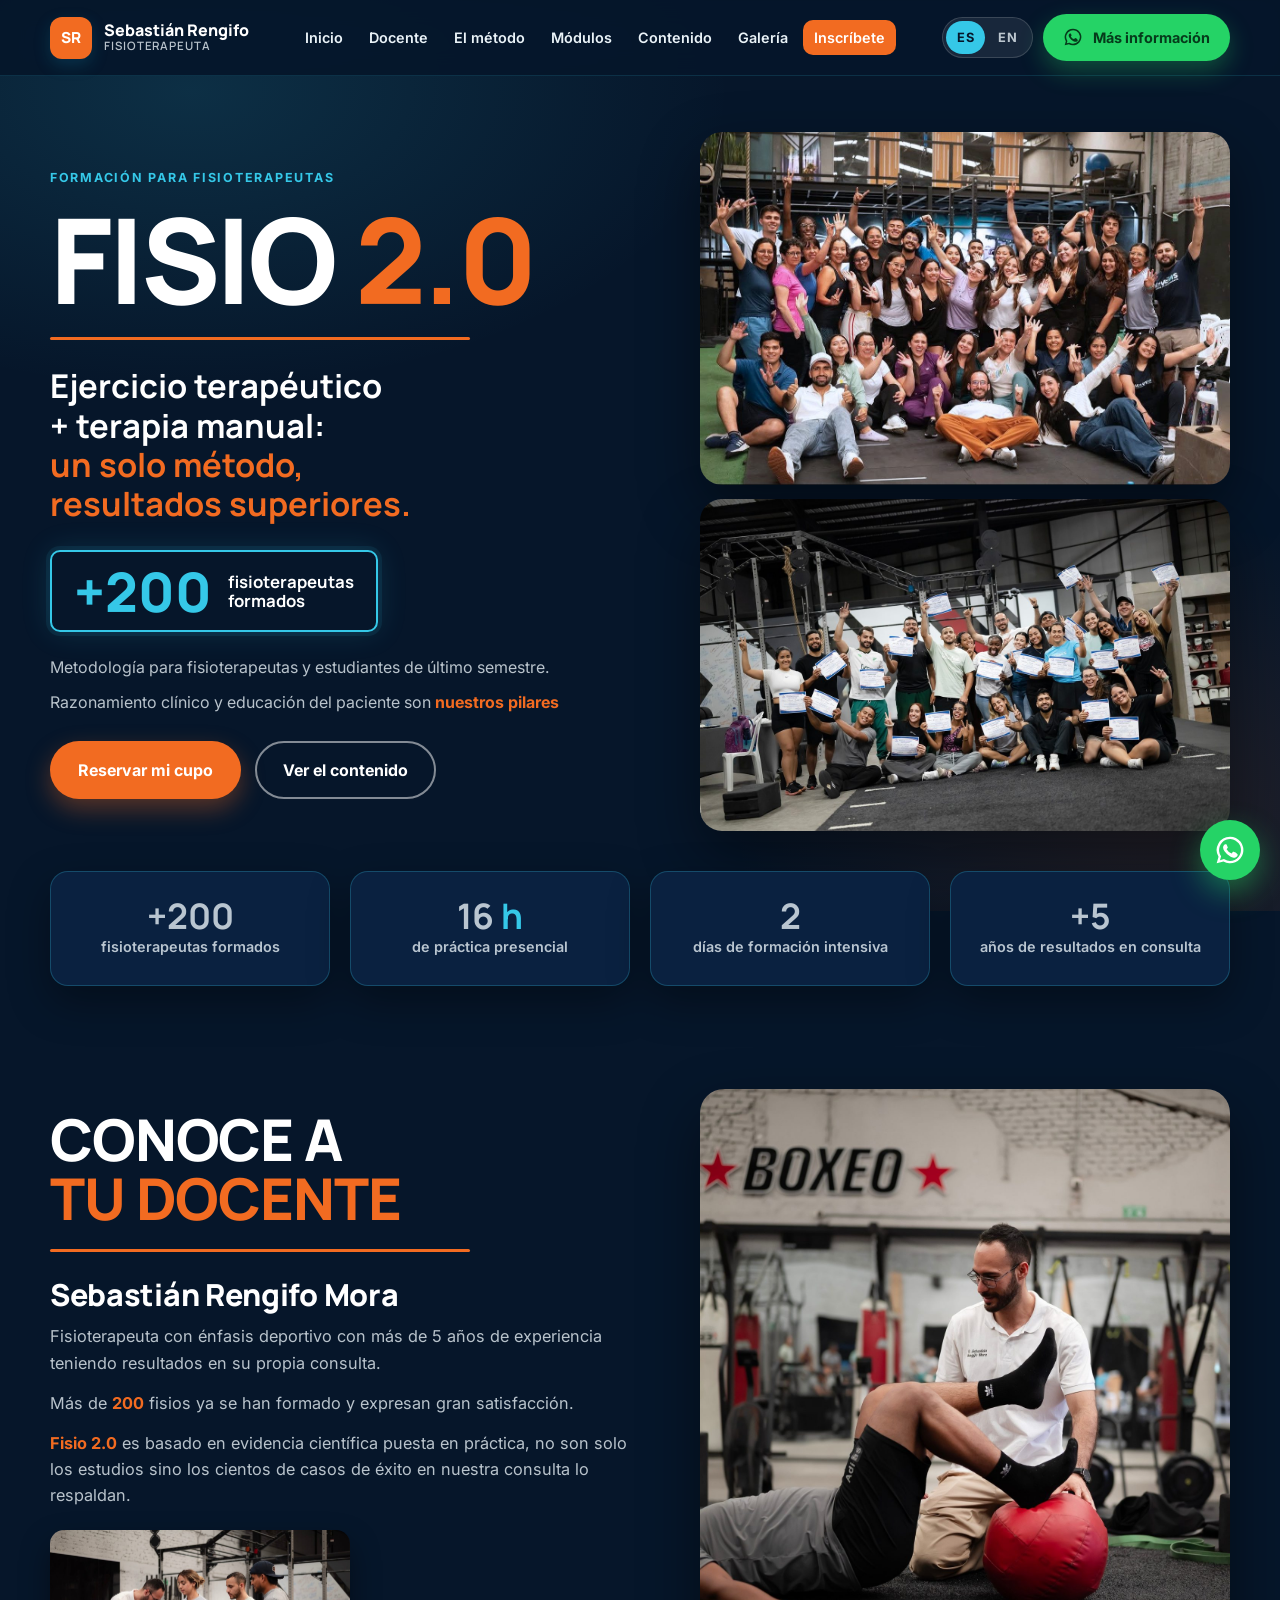
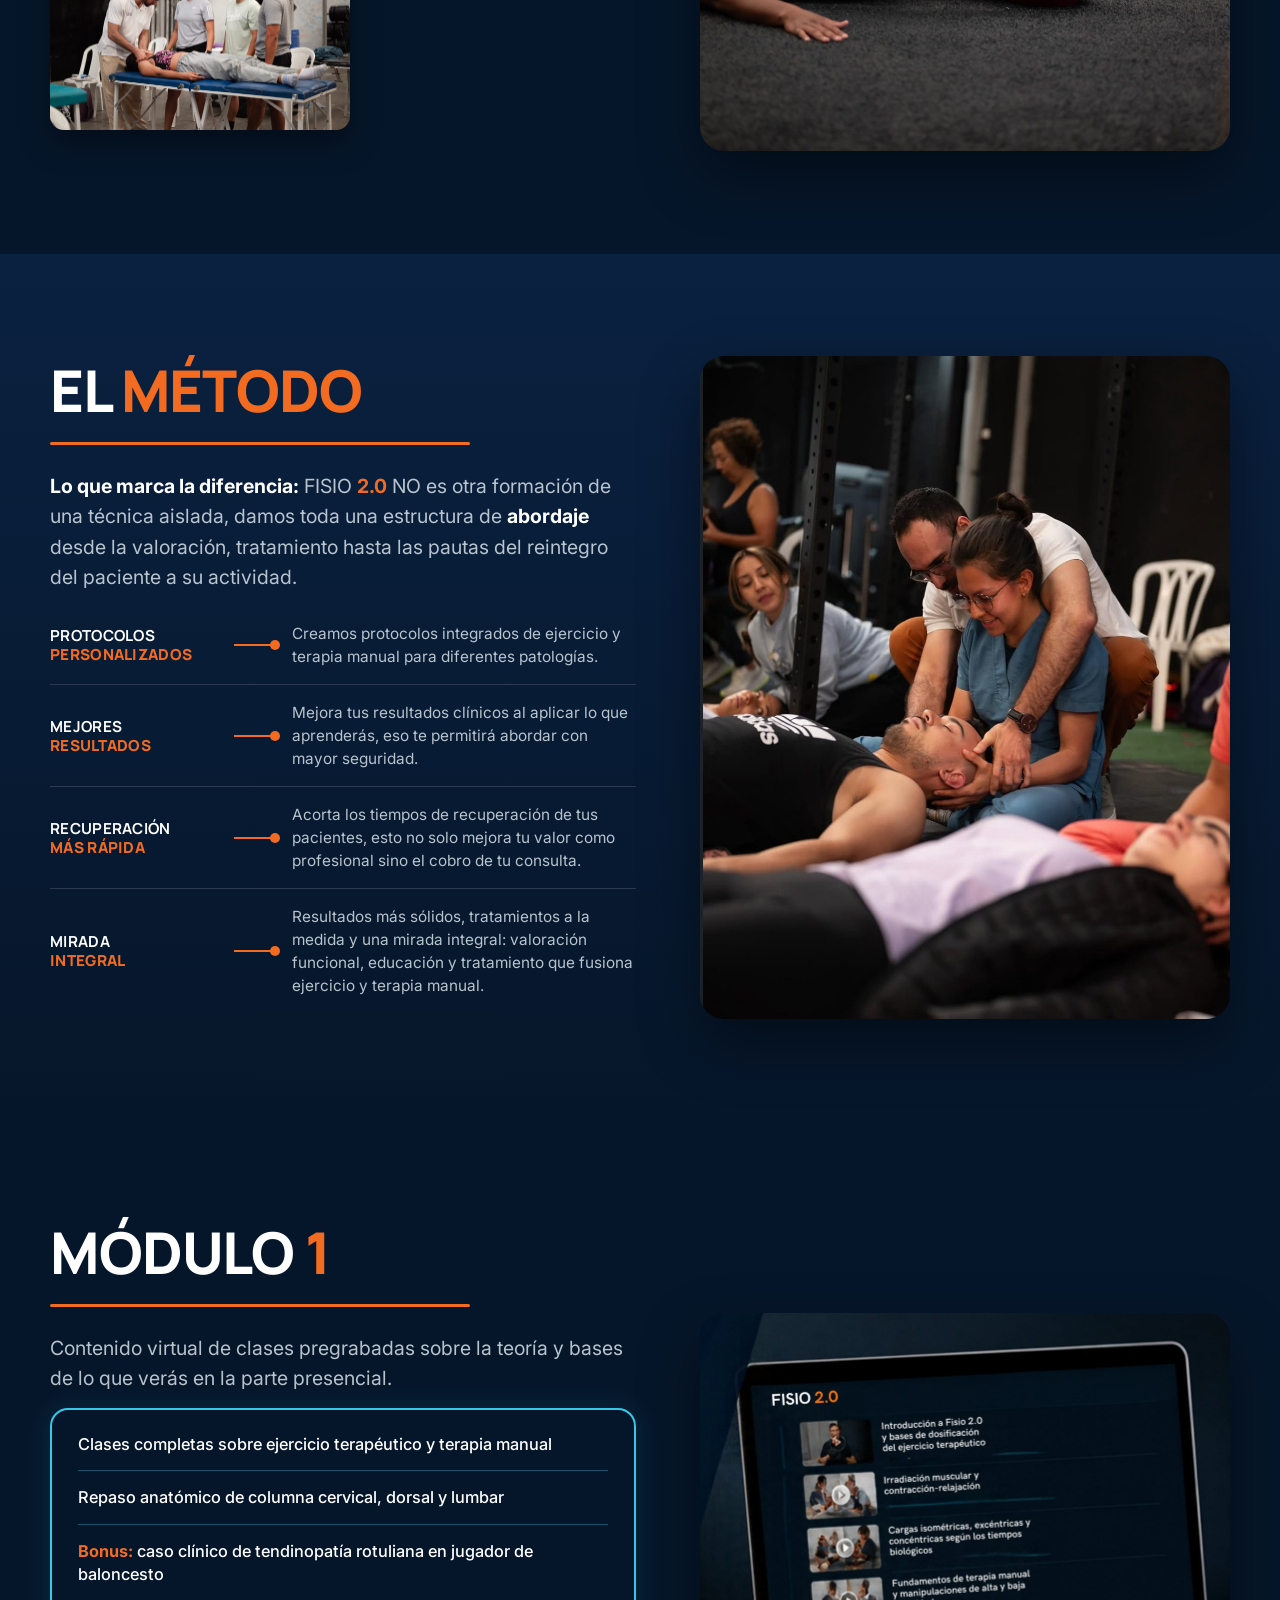
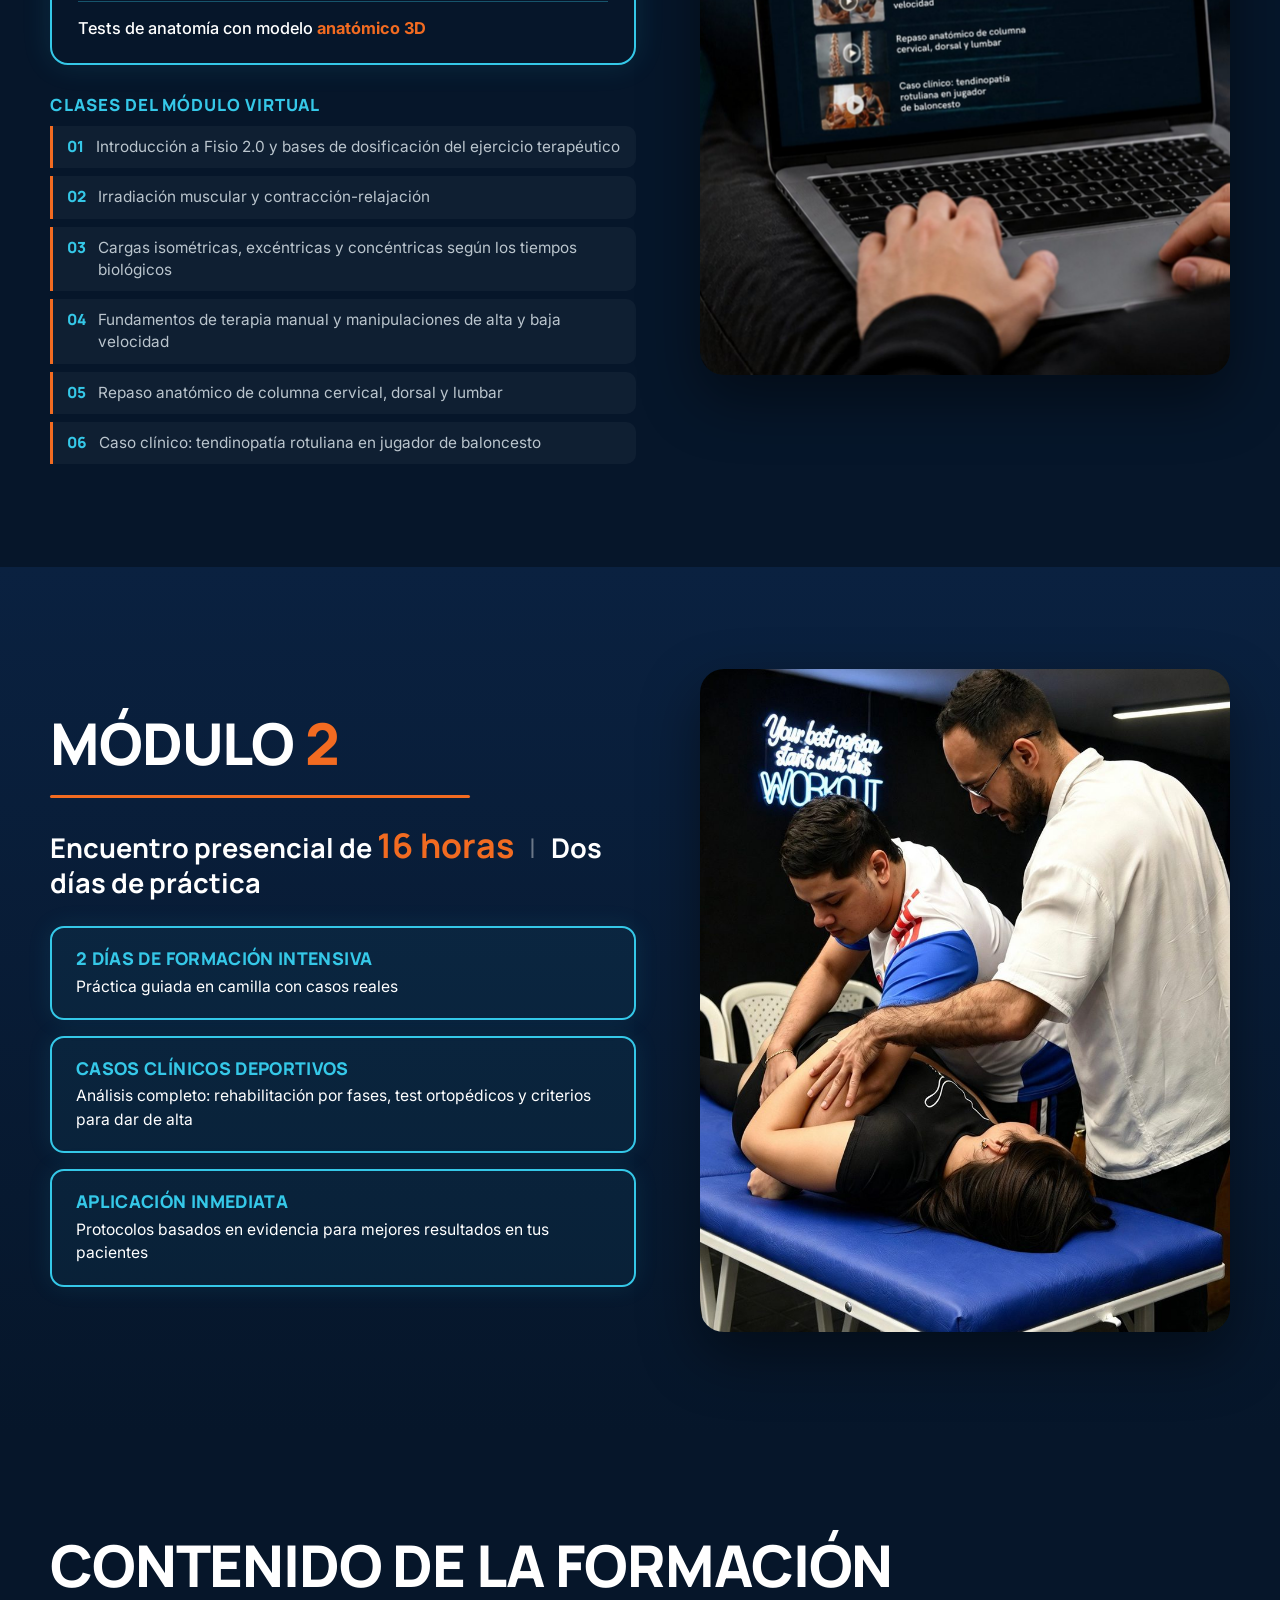
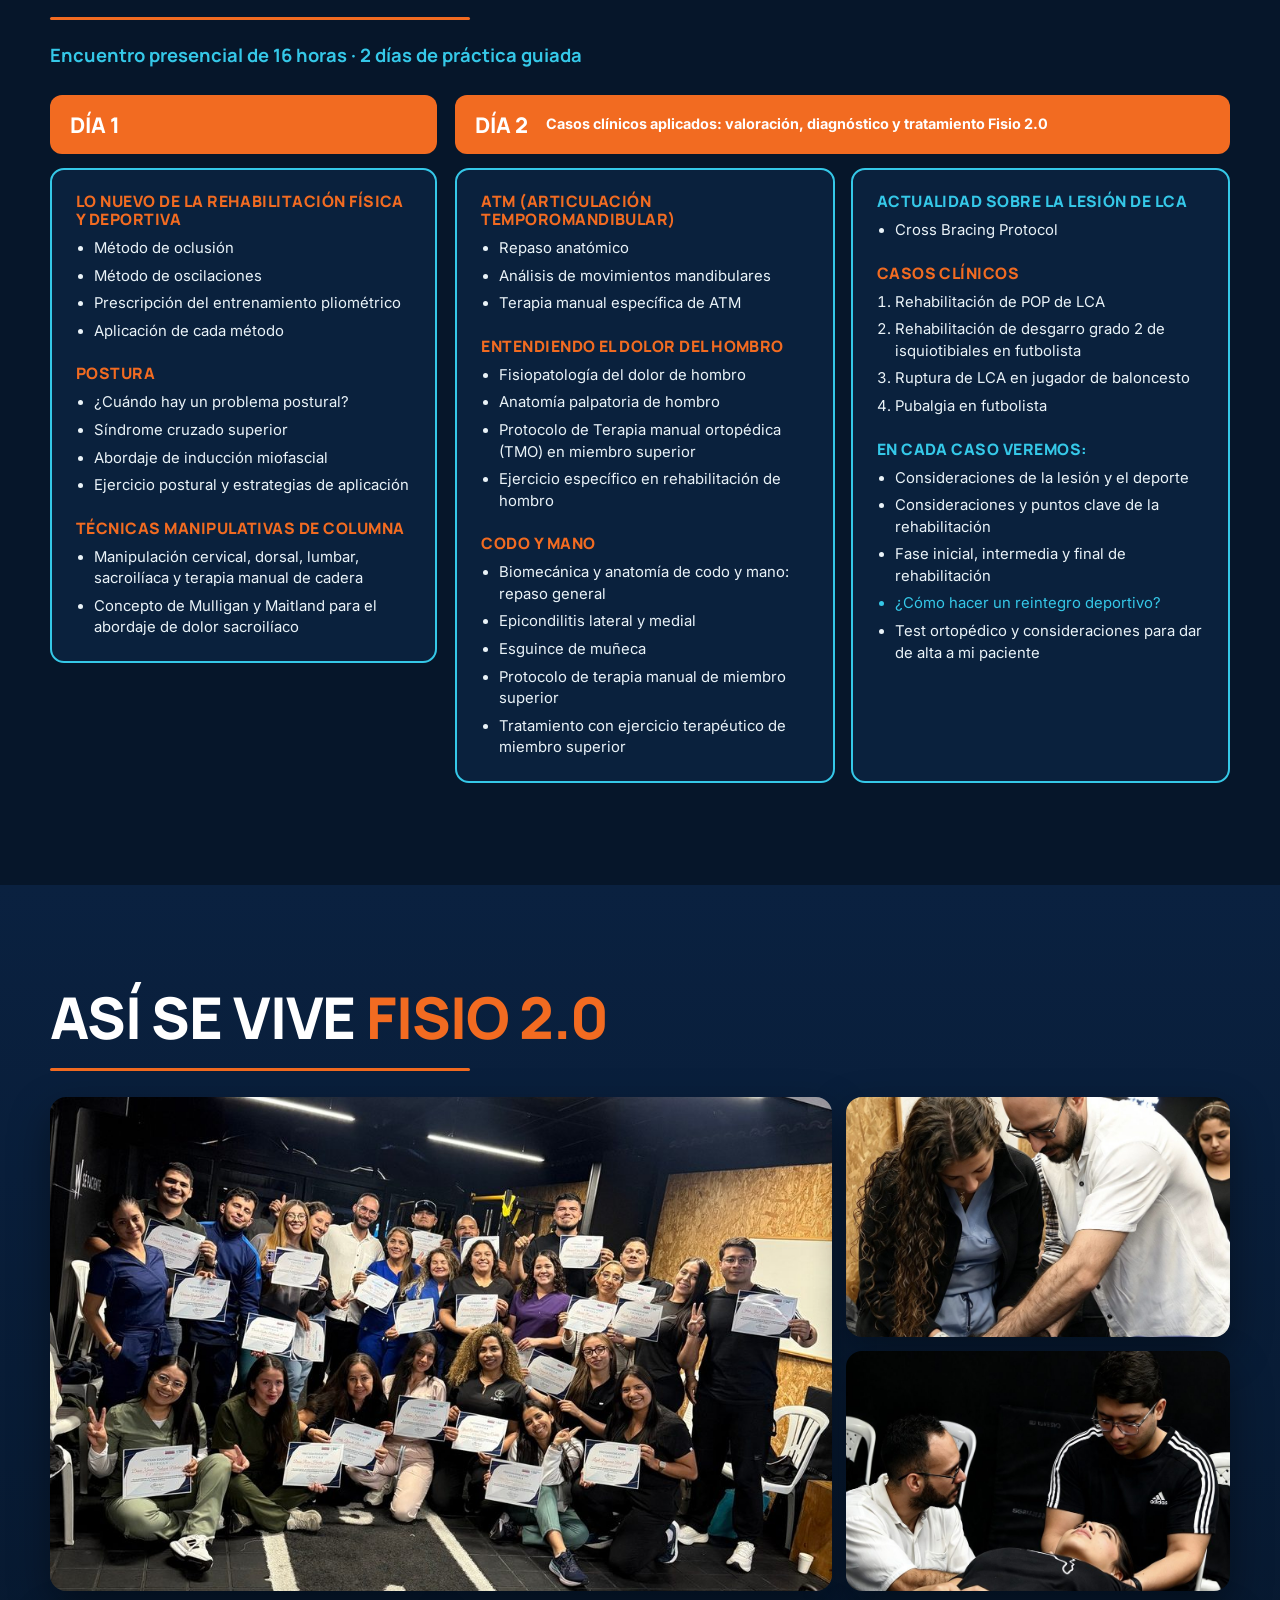
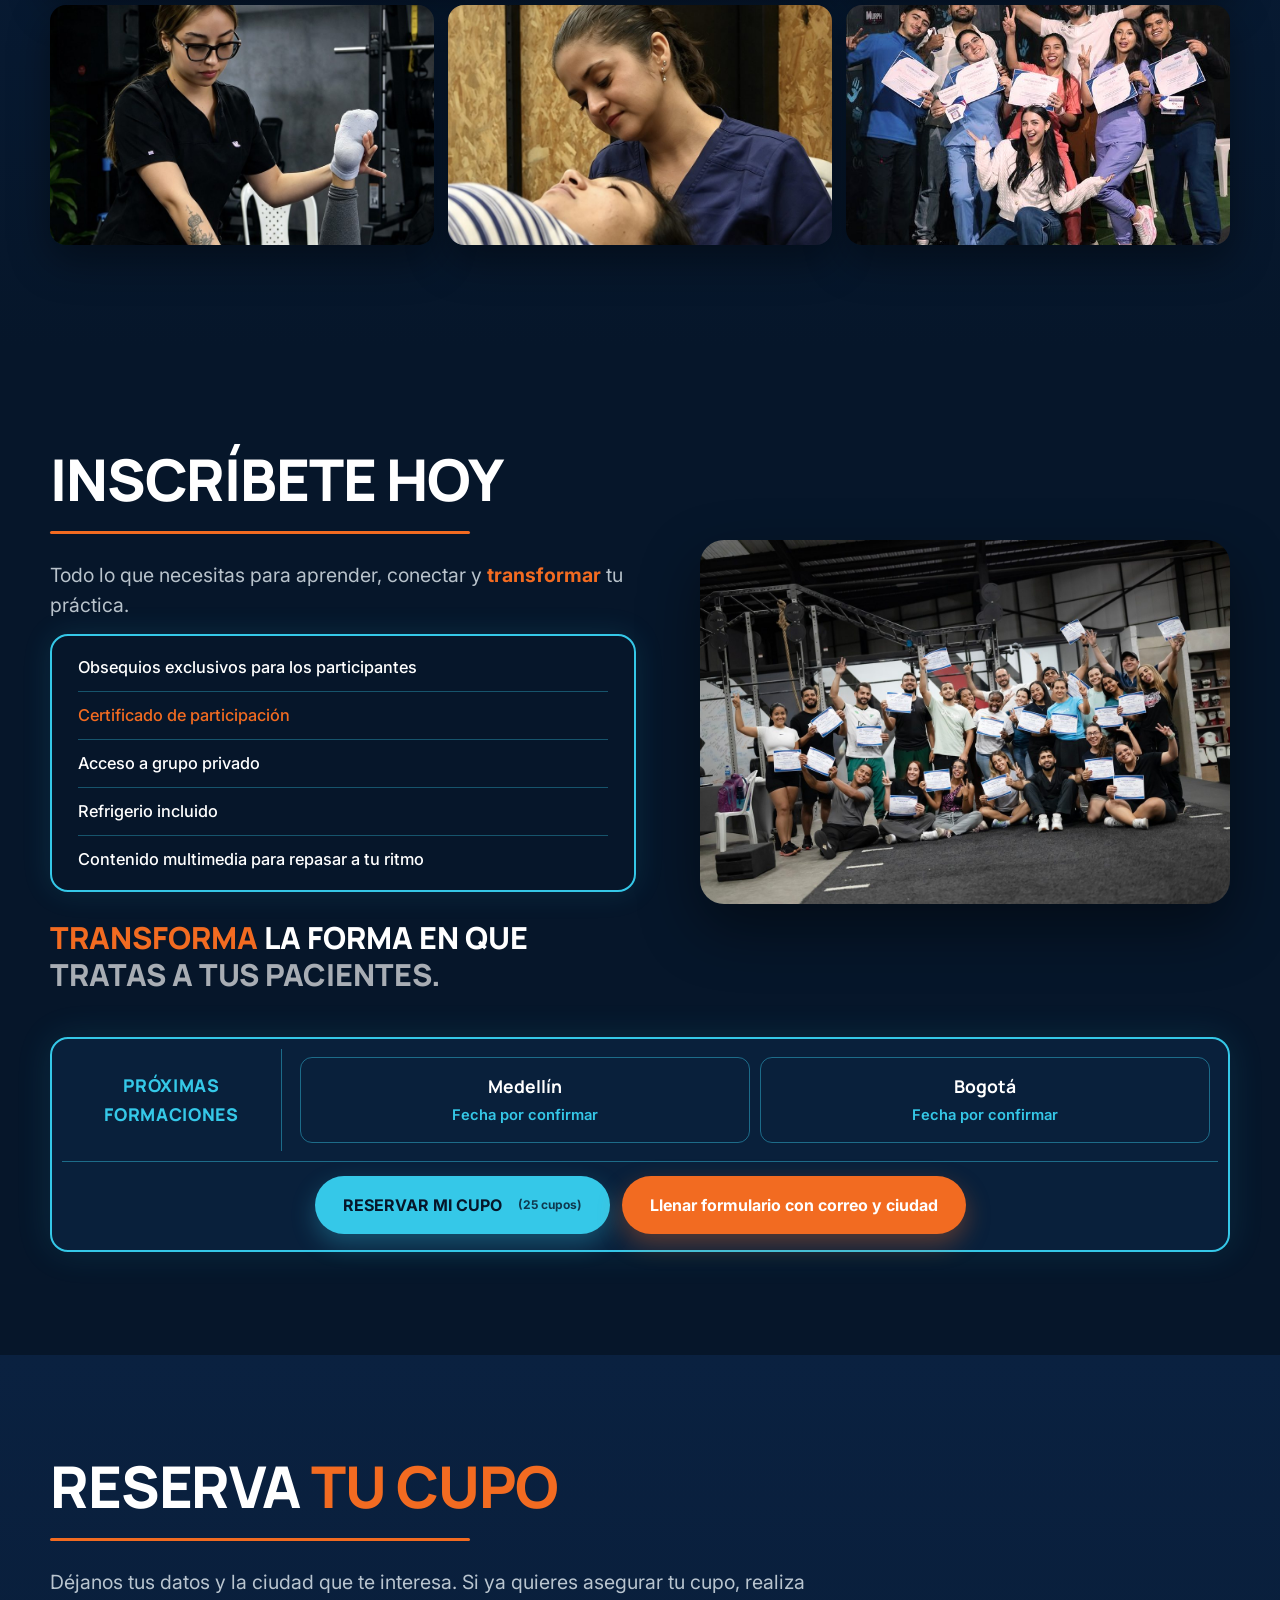
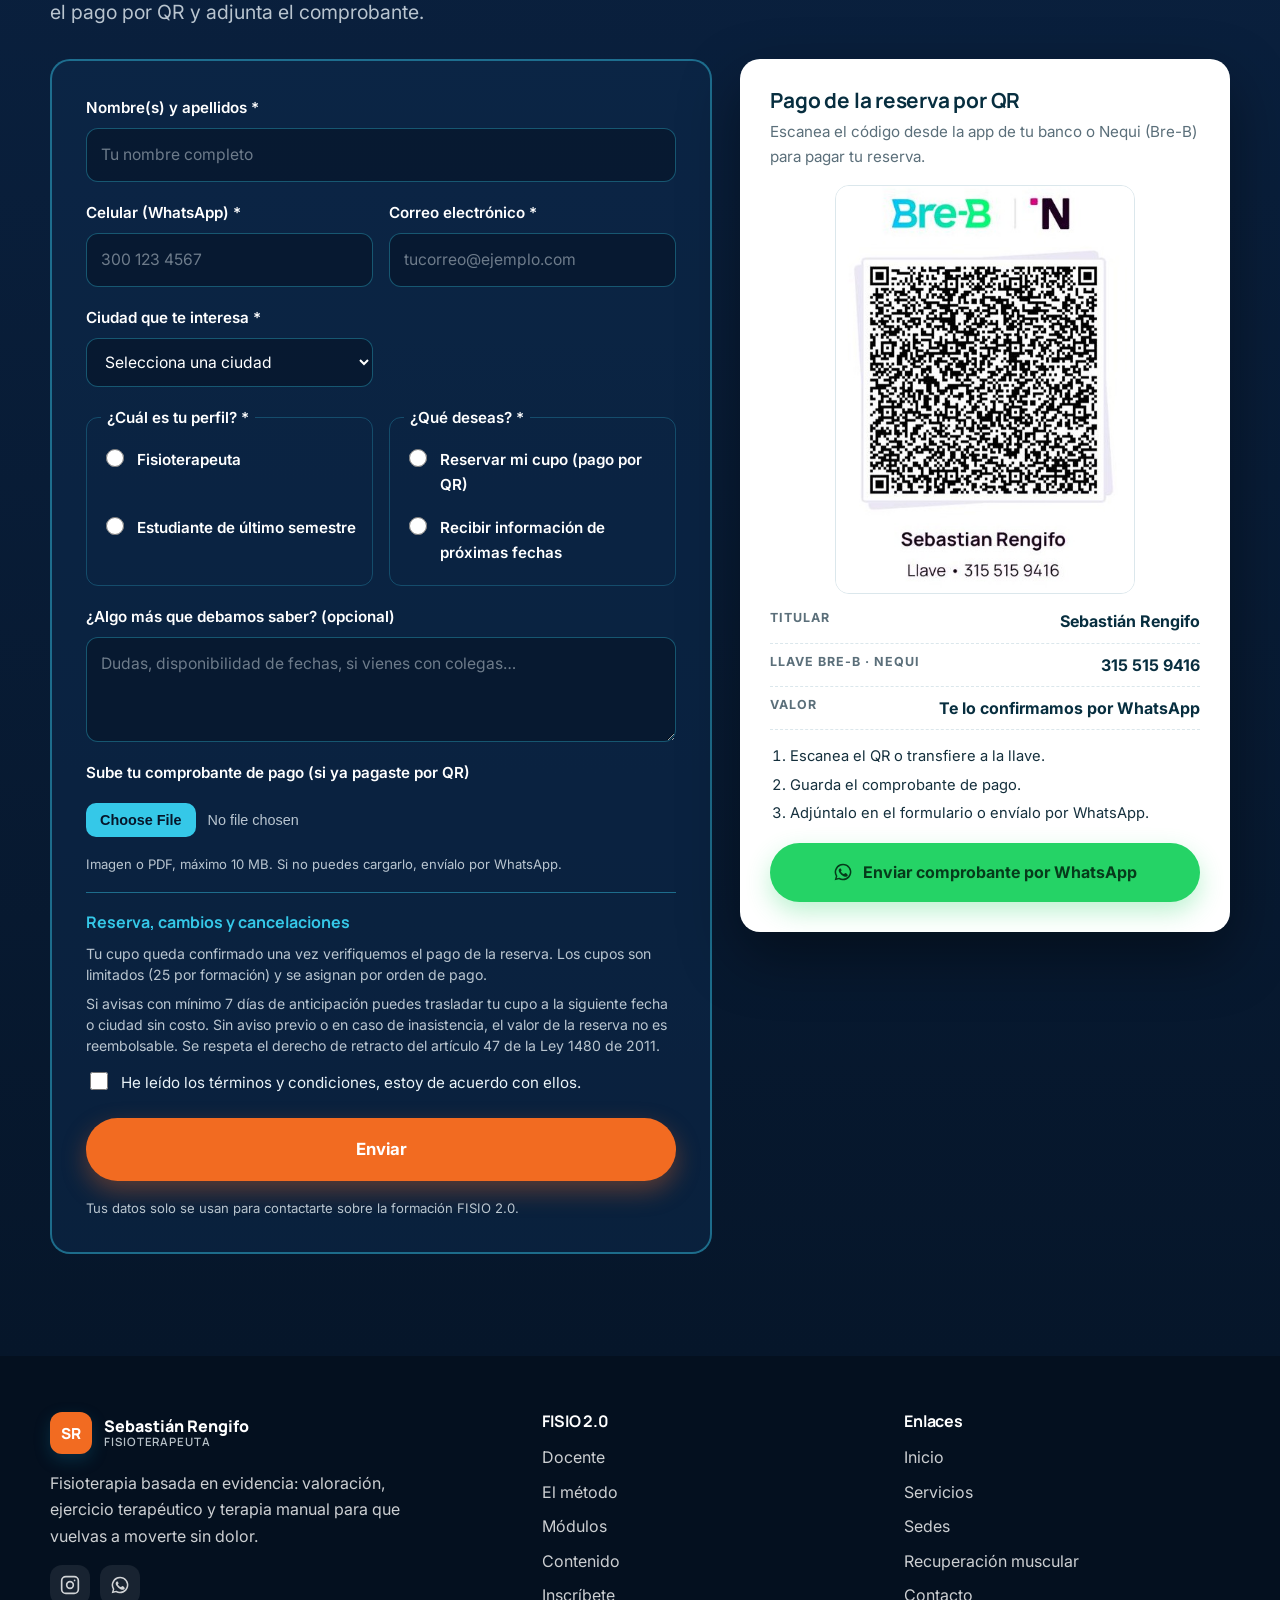
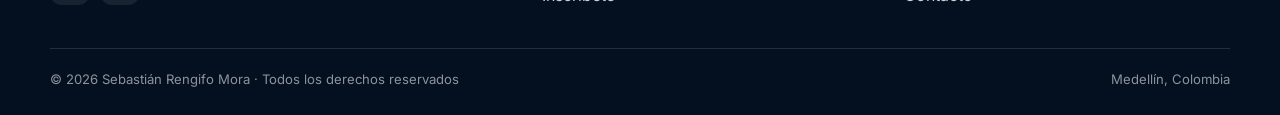
==== cursos.html @ 358be258 "Cambios importantes generales" ====
<!DOCTYPE html>
<html lang="es">
<head>
  <meta charset="UTF-8">
  <meta name="viewport" content="width=device-width, initial-scale=1.0">
  <title data-i18n="cmeta.title">Formación FISIO 2.0 · Ejercicio terapéutico + terapia manual | Sebastián Rengifo</title>
  <meta name="description" data-i18n-content="cmeta.desc" content="Formación FISIO 2.0 para fisioterapeutas y estudiantes de último semestre: módulo virtual + encuentro presencial de 16 horas. Más de 200 fisioterapeutas formados. Reserva tu cupo.">
  <meta name="theme-color" content="#06162a">
  <meta property="og:title" content="Formación FISIO 2.0 · Sebastián Rengifo">
  <meta property="og:description" content="Ejercicio terapéutico + terapia manual: un solo método, resultados superiores. +200 fisioterapeutas formados.">
  <meta property="og:image" content="assets/img/cursos/brochure-grupo.jpg">
  <link rel="icon" href="assets/favicon.svg" type="image/svg+xml">
  <link rel="preconnect" href="https://fonts.googleapis.com">
  <link rel="preconnect" href="https://fonts.gstatic.com" crossorigin>
  <link href="https://fonts.googleapis.com/css2?family=Inter:wght@400;500;600;700&family=Manrope:wght@600;700;800&display=swap" rel="stylesheet">
  <link rel="stylesheet" href="css/styles.css">
</head>
<body class="page-fisio">

<header class="header" id="header">
  <div class="container nav">
    <a href="index.html" class="brand" aria-label="Sebastián Rengifo Fisioterapia">
      <span class="brand-mark">SR</span>
      <span class="brand-text">Sebastián Rengifo <small data-i18n="brand.sub">Fisioterapeuta</small></span>
    </a>
    <nav aria-label="Principal">
      <ul class="nav-links" id="navLinks">
        <li><a href="index.html" data-i18n="nav.home">Inicio</a></li>
        <li><a href="#docente" data-i18n="cnav.teacher">Docente</a></li>
        <li><a href="#metodo" data-i18n="cnav.method">El método</a></li>
        <li><a href="#modulos" data-i18n="cnav.modules">Módulos</a></li>
        <li><a href="#contenido" data-i18n="cnav.content">Contenido</a></li>
        <li><a href="#galeria" data-i18n="cnav.gallery">Galería</a></li>
        <li><a href="#inscripcion" class="nav-cta" data-i18n="cnav.enroll">Inscríbete</a></li>
      </ul>
    </nav>
    <div class="nav-actions">
      <div class="lang-toggle" role="group" aria-label="Idioma / Language">
        <button type="button" data-lang="es" class="active">ES</button>
        <button type="button" data-lang="en">EN</button>
      </div>
      <a class="btn btn-whatsapp btn-sm" data-wa="Hola Sebastián, quiero información sobre la formación FISIO 2.0." data-i18n-wa="wa.course" target="_blank" rel="noopener">
        <svg viewBox="0 0 24 24" fill="currentColor"><path d="M12 2a10 10 0 0 0-8.6 15.1L2 22l5.1-1.3A10 10 0 1 0 12 2zm0 18.2a8.2 8.2 0 0 1-4.2-1.2l-.3-.2-3 .8.8-2.9-.2-.3A8.2 8.2 0 1 1 12 20.2zm4.5-6.1c-.2-.1-1.5-.7-1.7-.8s-.4-.1-.6.1-.6.8-.8 1-.3.2-.5.1a6.7 6.7 0 0 1-3.3-2.9c-.3-.4.2-.4.7-1.3.1-.2 0-.3 0-.4l-.8-1.8c-.2-.5-.4-.4-.6-.4h-.5a1 1 0 0 0-.7.3 3 3 0 0 0-.9 2.2 5.2 5.2 0 0 0 1.1 2.8 12 12 0 0 0 4.6 4.1c1.7.7 2.4.8 3.2.7a2.8 2.8 0 0 0 1.8-1.3 2.2 2.2 0 0 0 .2-1.3c-.1-.1-.3-.2-.5-.3z"/></svg>
        <span data-i18n="cnav.info">Más información</span>
      </a>
      <button class="menu-btn" id="menuBtn" aria-label="Abrir menú" aria-expanded="false"><span></span><span></span><span></span></button>
    </div>
  </div>
</header>

<main class="f2">

<!-- ================= 1. PORTADA ================= -->
<section class="f2-hero" id="inicio">
  <div class="container f2-hero-grid">
    <div class="reveal-left">
      <span class="f2-eyebrow" data-i18n="f2.hero.eyebrow">Formación para fisioterapeutas</span>
      <h1 class="f2-logo">FISIO <span>2.0</span></h1>
      <div class="f2-rule"></div>
      <p class="f2-hero-sub" data-i18n-html="f2.hero.sub">Ejercicio terapéutico<br>+ terapia manual:<br><em>un solo método,<br>resultados superiores.</em></p>
      <div class="f2-counter">
        <strong><span class="counter" data-target="200" data-prefix="+">+200</span></strong>
        <span data-i18n-html="f2.hero.counter">fisioterapeutas<br>formados</span>
      </div>
      <p class="f2-hero-text" data-i18n="f2.hero.p1">Metodología para fisioterapeutas y estudiantes de último semestre.</p>
      <p class="f2-hero-text" data-i18n-html="f2.hero.p2">Razonamiento clínico y educación del paciente son <em>nuestros pilares</em></p>
      <div class="hero-actions">
        <a class="btn f2-btn-orange" href="#inscripcion" data-i18n="f2.hero.cta1">Reservar mi cupo</a>
        <a class="btn btn-ghost-light" href="#contenido" data-i18n="f2.hero.cta2">Ver el contenido</a>
      </div>
    </div>
    <div class="f2-hero-photos reveal-right">
      <img src="assets/img/cursos/brochure-grupo.jpg" alt="Grupo de fisioterapeutas formados en FISIO 2.0" fetchpriority="high">
      <img src="assets/img/cursos/grupo.jpg" alt="Participantes con sus certificados FISIO 2.0" loading="lazy">
    </div>
  </div>
</section>

<!-- ================= STATS ================= -->
<section class="container">
  <div class="stats f2-stats reveal" data-stagger>
    <div class="stat" style="--i:0"><strong><span class="counter" data-target="200" data-prefix="+"></span></strong><span data-i18n="cstats.physios">fisioterapeutas formados</span></div>
    <div class="stat" style="--i:1"><strong><span class="counter" data-target="16"></span> h</strong><span data-i18n="cstats.hours">de práctica presencial</span></div>
    <div class="stat" style="--i:2"><strong><span class="counter" data-target="2"></span></strong><span data-i18n="cstats.days">días de formación intensiva</span></div>
    <div class="stat" style="--i:3"><strong><span class="counter" data-target="5" data-prefix="+"></span></strong><span data-i18n="cstats.years">años de resultados en consulta</span></div>
  </div>
</section>

<!-- ================= 2. CONOCE A TU DOCENTE ================= -->
<section class="f2-section" id="docente">
  <div class="container f2-split">
    <div class="reveal-left">
      <h2 class="f2-title" data-i18n-html="f2.teacher.title">CONOCE A<br><span>TU DOCENTE</span></h2>
      <div class="f2-rule"></div>
      <h3 class="f2-name">Sebastián Rengifo Mora</h3>
      <p class="f2-text" data-i18n="f2.teacher.p1">Fisioterapeuta con énfasis deportivo con más de 5 años de experiencia teniendo resultados en su propia consulta.</p>
      <p class="f2-text" data-i18n-html="f2.teacher.p2">Más de <em>200</em> fisios ya se han formado y expresan gran satisfacción.</p>
      <p class="f2-text" data-i18n-html="f2.teacher.p3"><em>Fisio 2.0</em> es basado en evidencia científica puesta en práctica, no son solo los estudios sino los cientos de casos de éxito en nuestra consulta lo respaldan.</p>
      <figure class="f2-mini-photo"><img src="assets/img/cursos/practica.jpg" alt="Sebastián Rengifo enseñando en camilla a un grupo de fisioterapeutas" loading="lazy"></figure>
    </div>
    <div class="f2-photo-tall reveal-right">
      <img src="assets/img/cursos/hero.jpg" alt="Sebastián Rengifo realizando ejercicio terapéutico" loading="lazy">
    </div>
  </div>
</section>

<!-- ================= 3. EL MÉTODO ================= -->
<section class="f2-section f2-section-alt" id="metodo">
  <div class="container f2-split">
    <div class="reveal-left">
      <h2 class="f2-title" data-i18n-html="f2.method.title">EL <span>MÉTODO</span></h2>
      <div class="f2-rule"></div>
      <p class="f2-text f2-text-lg" data-i18n-html="f2.method.lead"><strong>Lo que marca la diferencia:</strong> FISIO <em>2.0</em> NO es otra formación de una técnica aislada, damos toda una estructura de <strong>abordaje</strong> desde la valoración, tratamiento hasta las pautas del reintegro del paciente a su actividad.</p>
      <ul class="f2-method-list reveal" data-stagger>
        <li style="--i:0">
          <div class="f2-method-key" data-i18n-html="f2.method.k1">PROTOCOLOS<br><em>PERSONALIZADOS</em></div>
          <div class="f2-method-arrow"></div>
          <p data-i18n="f2.method.d1">Creamos protocolos integrados de ejercicio y terapia manual para diferentes patologías.</p>
        </li>
        <li style="--i:1">
          <div class="f2-method-key" data-i18n-html="f2.method.k2">MEJORES<br><em>RESULTADOS</em></div>
          <div class="f2-method-arrow"></div>
          <p data-i18n="f2.method.d2">Mejora tus resultados clínicos al aplicar lo que aprenderás, eso te permitirá abordar con mayor seguridad.</p>
        </li>
        <li style="--i:2">
          <div class="f2-method-key" data-i18n-html="f2.method.k3">RECUPERACIÓN<br><em>MÁS RÁPIDA</em></div>
          <div class="f2-method-arrow"></div>
          <p data-i18n="f2.method.d3">Acorta los tiempos de recuperación de tus pacientes, esto no solo mejora tu valor como profesional sino el cobro de tu consulta.</p>
        </li>
        <li style="--i:3">
          <div class="f2-method-key" data-i18n-html="f2.method.k4">MIRADA<br><em>INTEGRAL</em></div>
          <div class="f2-method-arrow"></div>
          <p data-i18n="f2.method.d4">Resultados más sólidos, tratamientos a la medida y una mirada integral: valoración funcional, educación y tratamiento que fusiona ejercicio y terapia manual.</p>
        </li>
      </ul>
    </div>
    <div class="f2-photo-tall reveal-right">
      <img src="assets/img/cursos/metodo.jpg" alt="Práctica de terapia manual cervical guiada por Sebastián Rengifo" loading="lazy">
    </div>
  </div>
</section>

<!-- ================= 4. MÓDULO 1 ================= -->
<section class="f2-section" id="modulos">
  <div class="container f2-split">
    <div class="reveal-left">
      <h2 class="f2-title" data-i18n-html="f2.m1.title">MÓDULO <span>1</span></h2>
      <div class="f2-rule"></div>
      <p class="f2-text f2-text-lg" data-i18n="f2.m1.lead">Contenido virtual de clases pregrabadas sobre la teoría y bases de lo que verás en la parte presencial.</p>
      <ul class="f2-box-list">
        <li data-i18n="f2.m1.l1">Clases completas sobre ejercicio terapéutico y terapia manual</li>
        <li data-i18n="f2.m1.l2">Repaso anatómico de columna cervical, dorsal y lumbar</li>
        <li data-i18n-html="f2.m1.l3"><em>Bonus:</em> caso clínico de tendinopatía rotuliana en jugador de baloncesto</li>
        <li data-i18n-html="f2.m1.l4">Tests de anatomía con modelo <em>anatómico 3D</em></li>
      </ul>
      <h3 class="f2-subtitle" data-i18n="f2.m1.classes">Clases del módulo virtual</h3>
      <ol class="f2-classes">
        <li data-i18n="f2.m1.c1">Introducción a Fisio 2.0 y bases de dosificación del ejercicio terapéutico</li>
        <li data-i18n="f2.m1.c2">Irradiación muscular y contracción-relajación</li>
        <li data-i18n="f2.m1.c3">Cargas isométricas, excéntricas y concéntricas según los tiempos biológicos</li>
        <li data-i18n="f2.m1.c4">Fundamentos de terapia manual y manipulaciones de alta y baja velocidad</li>
        <li data-i18n="f2.m1.c5">Repaso anatómico de columna cervical, dorsal y lumbar</li>
        <li data-i18n="f2.m1.c6">Caso clínico: tendinopatía rotuliana en jugador de baloncesto</li>
      </ol>
    </div>
    <div class="f2-photo-tall f2-photo-flush reveal-right">
      <img src="assets/img/cursos/modulo1-laptop.jpg" alt="Plataforma virtual FISIO 2.0 con las clases pregrabadas" loading="lazy">
    </div>
  </div>
</section>

<!-- ================= 5. MÓDULO 2 ================= -->
<section class="f2-section f2-section-alt" id="modulo2">
  <div class="container f2-split">
    <div class="reveal-left">
      <h2 class="f2-title" data-i18n-html="f2.m2.title">MÓDULO <span>2</span></h2>
      <div class="f2-rule"></div>
      <p class="f2-m2-sub" data-i18n-html="f2.m2.sub">Encuentro presencial de <em>16 horas</em> <span class="f2-sep">|</span> Dos días de práctica</p>
      <div class="f2-cards reveal" data-stagger>
        <div class="f2-card" style="--i:0">
          <h3 data-i18n="f2.m2.c1t">2 DÍAS DE FORMACIÓN INTENSIVA</h3>
          <p data-i18n="f2.m2.c1d">Práctica guiada en camilla con casos reales</p>
        </div>
        <div class="f2-card" style="--i:1">
          <h3 data-i18n="f2.m2.c2t">CASOS CLÍNICOS DEPORTIVOS</h3>
          <p data-i18n="f2.m2.c2d">Análisis completo: rehabilitación por fases, test ortopédicos y criterios para dar de alta</p>
        </div>
        <div class="f2-card" style="--i:2">
          <h3 data-i18n="f2.m2.c3t">APLICACIÓN INMEDIATA</h3>
          <p data-i18n="f2.m2.c3d">Protocolos basados en evidencia para mejores resultados en tus pacientes</p>
        </div>
      </div>
    </div>
    <div class="f2-photo-tall reveal-right">
      <img src="assets/img/cursos/docente.jpg" alt="Sebastián Rengifo guiando una técnica de terapia manual en el encuentro presencial" loading="lazy">
    </div>
  </div>
</section>

<!-- ================= 6. CONTENIDO DE LA FORMACIÓN ================= -->
<section class="f2-section" id="contenido">
  <div class="container">
    <h2 class="f2-title reveal" data-i18n="f2.content.title">CONTENIDO DE LA FORMACIÓN</h2>
    <div class="f2-rule"></div>
    <p class="f2-content-sub" data-i18n="f2.content.sub">Encuentro presencial de 16 horas · 2 días de práctica guiada</p>

    <div class="f2-days reveal" data-stagger>
      <!-- DÍA 1 -->
      <div class="f2-day f2-day-1" style="--i:0">
        <div class="f2-day-head"><span data-i18n="f2.day1">DÍA 1</span></div>
        <div class="f2-day-body">
          <h4 data-i18n="f2.d1.t1">LO NUEVO DE LA REHABILITACIÓN FÍSICA Y DEPORTIVA</h4>
          <ul>
            <li data-i18n="f2.d1.t1.l1">Método de oclusión</li>
            <li data-i18n="f2.d1.t1.l2">Método de oscilaciones</li>
            <li data-i18n="f2.d1.t1.l3">Prescripción del entrenamiento pliométrico</li>
            <li data-i18n="f2.d1.t1.l4">Aplicación de cada método</li>
          </ul>
          <h4 data-i18n="f2.d1.t2">POSTURA</h4>
          <ul>
            <li data-i18n="f2.d1.t2.l1">¿Cuándo hay un problema postural?</li>
            <li data-i18n="f2.d1.t2.l2">Síndrome cruzado superior</li>
            <li data-i18n="f2.d1.t2.l3">Abordaje de inducción miofascial</li>
            <li data-i18n="f2.d1.t2.l4">Ejercicio postural y estrategias de aplicación</li>
          </ul>
          <h4 data-i18n="f2.d1.t3">TÉCNICAS MANIPULATIVAS DE COLUMNA</h4>
          <ul>
            <li data-i18n="f2.d1.t3.l1">Manipulación cervical, dorsal, lumbar, sacroilíaca y terapia manual de cadera</li>
            <li data-i18n="f2.d1.t3.l2">Concepto de Mulligan y Maitland para el abordaje de dolor sacroilíaco</li>
          </ul>
        </div>
      </div>

      <!-- DÍA 2 -->
      <div class="f2-day f2-day-2" style="--i:1">
        <div class="f2-day-head"><span data-i18n="f2.day2">DÍA 2</span><small data-i18n="f2.day2.sub">Casos clínicos aplicados: valoración, diagnóstico y tratamiento Fisio 2.0</small></div>
        <div class="f2-day-cols">
          <div class="f2-day-body">
            <h4 data-i18n="f2.d2.t1">ATM (ARTICULACIÓN TEMPOROMANDIBULAR)</h4>
            <ul>
              <li data-i18n="f2.d2.t1.l1">Repaso anatómico</li>
              <li data-i18n="f2.d2.t1.l2">Análisis de movimientos mandibulares</li>
              <li data-i18n="f2.d2.t1.l3">Terapia manual específica de ATM</li>
            </ul>
            <h4 data-i18n="f2.d2.t2">ENTENDIENDO EL DOLOR DEL HOMBRO</h4>
            <ul>
              <li data-i18n="f2.d2.t2.l1">Fisiopatología del dolor de hombro</li>
              <li data-i18n="f2.d2.t2.l2">Anatomía palpatoria de hombro</li>
              <li data-i18n="f2.d2.t2.l3">Protocolo de Terapia manual ortopédica (TMO) en miembro superior</li>
              <li data-i18n="f2.d2.t2.l4">Ejercicio específico en rehabilitación de hombro</li>
            </ul>
            <h4 data-i18n="f2.d2.t3">CODO Y MANO</h4>
            <ul>
              <li data-i18n="f2.d2.t3.l1">Biomecánica y anatomía de codo y mano: repaso general</li>
              <li data-i18n="f2.d2.t3.l2">Epicondilitis lateral y medial</li>
              <li data-i18n="f2.d2.t3.l3">Esguince de muñeca</li>
              <li data-i18n="f2.d2.t3.l4">Protocolo de terapia manual de miembro superior</li>
              <li data-i18n="f2.d2.t3.l5">Tratamiento con ejercicio terapéutico de miembro superior</li>
            </ul>
          </div>
          <div class="f2-day-body">
            <h4 class="f2-cyan" data-i18n="f2.d2.t4">ACTUALIDAD SOBRE LA LESIÓN DE LCA</h4>
            <ul>
              <li data-i18n="f2.d2.t4.l1">Cross Bracing Protocol</li>
            </ul>
            <h4 data-i18n="f2.d2.t5">CASOS CLÍNICOS</h4>
            <ol>
              <li data-i18n="f2.d2.t5.l1">Rehabilitación de POP de LCA</li>
              <li data-i18n="f2.d2.t5.l2">Rehabilitación de desgarro grado 2 de isquiotibiales en futbolista</li>
              <li data-i18n="f2.d2.t5.l3">Ruptura de LCA en jugador de baloncesto</li>
              <li data-i18n="f2.d2.t5.l4">Pubalgia en futbolista</li>
            </ol>
            <h4 class="f2-cyan" data-i18n="f2.d2.t6">EN CADA CASO VEREMOS:</h4>
            <ul>
              <li data-i18n="f2.d2.t6.l1">Consideraciones de la lesión y el deporte</li>
              <li data-i18n="f2.d2.t6.l2">Consideraciones y puntos clave de la rehabilitación</li>
              <li data-i18n="f2.d2.t6.l3">Fase inicial, intermedia y final de rehabilitación</li>
              <li class="f2-cyan" data-i18n="f2.d2.t6.l4">¿Cómo hacer un reintegro deportivo?</li>
              <li data-i18n="f2.d2.t6.l5">Test ortopédico y consideraciones para dar de alta a mi paciente</li>
            </ul>
          </div>
        </div>
      </div>
    </div>
  </div>
</section>

<!-- ================= GALERÍA ================= -->
<section class="f2-section f2-section-alt" id="galeria">
  <div class="container">
    <h2 class="f2-title reveal" data-i18n-html="f2.gal.title">ASÍ SE VIVE <span>FISIO 2.0</span></h2>
    <div class="f2-rule"></div>
    <div class="gallery f2-gallery reveal" data-stagger>
      <figure style="--i:0"><img src="assets/img/cursos/grupo2.jpg" alt="Grupo de fisioterapeutas certificados" loading="lazy"></figure>
      <figure style="--i:1"><img src="assets/img/cursos/g1.jpg" alt="Práctica de terapia manual" loading="lazy"></figure>
      <figure style="--i:2"><img src="assets/img/cursos/g2.jpg" alt="Práctica guiada" loading="lazy"></figure>
      <figure style="--i:3"><img src="assets/img/cursos/g3.jpg" alt="Evaluación de rodilla" loading="lazy"></figure>
      <figure style="--i:4"><img src="assets/img/cursos/g4.jpg" alt="Técnica cervical" loading="lazy"></figure>
      <figure style="--i:5"><img src="assets/img/cursos/certificados.jpg" alt="Participantes celebrando con sus certificados" loading="lazy"></figure>
    </div>
  </div>
</section>

<!-- ================= 7. INSCRÍBETE HOY ================= -->
<section class="f2-section" id="inscripcion">
  <div class="container">
    <div class="f2-split f2-enroll-top">
      <div class="reveal-left">
        <h2 class="f2-title" data-i18n="f2.enr.title">INSCRÍBETE HOY</h2>
        <div class="f2-rule"></div>
        <p class="f2-text f2-text-lg" data-i18n-html="f2.enr.lead">Todo lo que necesitas para aprender, conectar y <em>transformar</em> tu práctica.</p>
        <ul class="f2-box-list f2-box-list-tight">
          <li data-i18n="f2.enr.i1">Obsequios exclusivos para los participantes</li>
          <li class="f2-orange" data-i18n="f2.enr.i2">Certificado de participación</li>
          <li data-i18n="f2.enr.i3">Acceso a grupo privado</li>
          <li data-i18n="f2.enr.i4">Refrigerio incluido</li>
          <li data-i18n="f2.enr.i5">Contenido multimedia para repasar a tu ritmo</li>
        </ul>
        <p class="f2-claim" data-i18n-html="f2.enr.claim"><em>TRANSFORMA</em> LA FORMA EN QUE <span>TRATAS A TUS PACIENTES.</span></p>
      </div>
      <div class="f2-photo-wide reveal-right">
        <img src="assets/img/cursos/grupo.jpg" alt="Grupo de fisioterapeutas celebrando con sus certificados FISIO 2.0" loading="lazy">
      </div>
    </div>

    <!-- Próximas formaciones -->
    <div class="f2-next reveal">
      <div class="f2-next-head" data-i18n="f2.next.title">PRÓXIMAS FORMACIONES</div>
      <div class="f2-next-cities" id="nextTrainings">
        <!-- Se llena desde js/config.js (course.upcoming) -->
      </div>
      <div class="f2-next-actions">
        <a class="btn f2-btn-cyan" href="#formulario" data-i18n-html="f2.next.cta1">RESERVAR MI CUPO <small>(25 cupos)</small></a>
        <a class="btn f2-btn-orange" href="#formulario" data-i18n="f2.next.cta2">Llenar formulario con correo y ciudad</a>
      </div>
    </div>
  </div>
</section>

<!-- ================= 8. FORMULARIO + PAGO QR ================= -->
<section class="f2-section f2-section-alt" id="formulario">
  <div class="container">
    <div class="f2-form-head reveal">
      <h2 class="f2-title" data-i18n-html="f2.form.title">RESERVA <span>TU CUPO</span></h2>
      <div class="f2-rule"></div>
      <p class="f2-text f2-text-lg" data-i18n="f2.form.lead">Déjanos tus datos y la ciudad que te interesa. Si ya quieres asegurar tu cupo, realiza el pago por QR y adjunta el comprobante.</p>
    </div>

    <div class="f2-form-ok" id="formOk" hidden>
      <strong data-i18n="f2.form.okTitle">¡Recibimos tu información!</strong>
      <span data-i18n="f2.form.okText">Te contactaremos por WhatsApp o correo para confirmar tu cupo y los detalles de la formación.</span>
    </div>
    <!-- Respaldo si el servicio de correo no responde: los datos van listos por WhatsApp o correo -->
    <div class="f2-form-ok f2-form-fallback" id="formFallback" hidden>
      <strong data-i18n="f2.form.fbTitle">No pudimos enviar el formulario en este momento</strong>
      <span data-i18n="f2.form.fbText">No te preocupes: tus datos ya quedaron listos en un mensaje. Envíanoslos por WhatsApp (y adjunta allí el comprobante si lo tienes) o por correo.</span>
      <div class="hero-actions" style="margin-top:12px">
        <a class="btn btn-whatsapp" id="fallbackWa" target="_blank" rel="noopener"><span data-i18n="f2.form.fbWa">Enviar por WhatsApp</span></a>
        <a class="btn btn-ghost-light" id="fallbackMail"><span data-i18n="f2.form.fbMail">Enviar por correo</span></a>
      </div>
    </div>

    <div class="f2-form-grid">
      <!-- FORMULARIO -->
      <form class="f2-form reveal-left" id="enrollForm" action="https://formsubmit.co/destinyrehabilitacion@gmail.com" method="POST" enctype="multipart/form-data" novalidate>
        <!-- Configuración del envío por correo (FormSubmit) -->
        <input type="hidden" name="_subject" value="Nueva inscripción · Formación FISIO 2.0">
        <input type="hidden" name="_template" value="table">
        <input type="hidden" name="_captcha" value="false">
        <input type="hidden" name="_next" id="formNext" value="">
        <input type="hidden" name="_replyto" id="formReplyTo" value="">
        <input type="text" name="_honey" style="display:none" tabindex="-1" autocomplete="off">

        <div class="f2-field">
          <label for="fNombre" data-i18n="f2.form.name">Nombre(s) y apellidos <span class="req">*</span></label>
          <input type="text" id="fNombre" name="Nombre" required autocomplete="name" placeholder="Tu nombre completo" data-i18n-placeholder="f2.form.namePh">
        </div>
        <div class="f2-field-row">
          <div class="f2-field">
            <label for="fCelular" data-i18n="f2.form.phone">Celular (WhatsApp) <span class="req">*</span></label>
            <input type="tel" id="fCelular" name="Celular" required autocomplete="tel" placeholder="300 123 4567" inputmode="tel">
          </div>
          <div class="f2-field">
            <label for="fCorreo" data-i18n="f2.form.email">Correo electrónico <span class="req">*</span></label>
            <input type="email" id="fCorreo" name="Correo" required autocomplete="email" placeholder="tucorreo@ejemplo.com">
          </div>
        </div>
        <div class="f2-field-row">
          <div class="f2-field">
            <label for="fCiudad" data-i18n="f2.form.city">Ciudad que te interesa <span class="req">*</span></label>
            <select id="fCiudad" name="Ciudad de interés" required>
              <option value="" data-i18n="f2.form.cityPh">Selecciona una ciudad</option>
              <option>Medellín</option>
              <option>Bogotá</option>
              <option>Cali</option>
              <option>Barranquilla</option>
              <option>Bucaramanga</option>
              <option>Pereira</option>
              <option>Cartagena</option>
              <option value="Otra" data-i18n="f2.form.cityOther">Otra ciudad</option>
            </select>
          </div>
          <div class="f2-field" id="fieldOtraCiudad" hidden>
            <label for="fOtraCiudad" data-i18n="f2.form.cityWhich">¿Cuál ciudad?</label>
            <input type="text" id="fOtraCiudad" name="Otra ciudad" placeholder="Escribe la ciudad" data-i18n-placeholder="f2.form.cityWhichPh">
          </div>
        </div>
        <div class="f2-field-row">
          <fieldset class="f2-field f2-fieldset">
            <legend data-i18n="f2.form.profile">¿Cuál es tu perfil? <span class="req">*</span></legend>
            <label class="f2-radio"><input type="radio" name="Perfil" value="Fisioterapeuta" required><span data-i18n="f2.form.profile1">Fisioterapeuta</span></label>
            <label class="f2-radio"><input type="radio" name="Perfil" value="Estudiante de último semestre"><span data-i18n="f2.form.profile2">Estudiante de último semestre</span></label>
          </fieldset>
          <fieldset class="f2-field f2-fieldset">
            <legend data-i18n="f2.form.goal">¿Qué deseas? <span class="req">*</span></legend>
            <label class="f2-radio"><input type="radio" name="Solicitud" value="Reservar mi cupo (pago por QR)" required><span data-i18n="f2.form.goal1">Reservar mi cupo (pago por QR)</span></label>
            <label class="f2-radio"><input type="radio" name="Solicitud" value="Recibir información de próximas fechas"><span data-i18n="f2.form.goal2">Recibir información de próximas fechas</span></label>
          </fieldset>
        </div>
        <div class="f2-field">
          <label for="fMensaje" data-i18n="f2.form.msg">¿Algo más que debamos saber? (opcional)</label>
          <textarea id="fMensaje" name="Mensaje" rows="3" placeholder="Dudas, disponibilidad de fechas, si vienes con colegas…" data-i18n-placeholder="f2.form.msgPh"></textarea>
        </div>
        <div class="f2-field">
          <label for="fComprobante" data-i18n="f2.form.receipt">Sube tu comprobante de pago (si ya pagaste por QR)</label>
          <input type="file" id="fComprobante" name="Comprobante de pago" accept="image/*,.pdf">
          <small class="f2-hint" data-i18n="f2.form.receiptHint">Imagen o PDF, máximo 10 MB. Si no puedes cargarlo, envíalo por WhatsApp.</small>
        </div>
        <div class="f2-terms">
          <strong data-i18n="f2.form.termsTitle">Reserva, cambios y cancelaciones</strong>
          <p data-i18n="f2.form.terms1">Tu cupo queda confirmado una vez verifiquemos el pago de la reserva. Los cupos son limitados (25 por formación) y se asignan por orden de pago.</p>
          <p data-i18n="f2.form.terms2">Si avisas con mínimo 7 días de anticipación puedes trasladar tu cupo a la siguiente fecha o ciudad sin costo. Sin aviso previo o en caso de inasistencia, el valor de la reserva no es reembolsable. Se respeta el derecho de retracto del artículo 47 de la Ley 1480 de 2011.</p>
          <label class="f2-check"><input type="checkbox" name="Acepta términos" value="Acepto" required><span data-i18n="f2.form.accept">He leído los términos y condiciones, estoy de acuerdo con ellos.</span></label>
        </div>
        <p class="f2-form-error" id="formError" hidden data-i18n="f2.form.error">Revisa los campos marcados con * antes de enviar.</p>
        <button type="submit" class="btn f2-btn-orange f2-submit" id="formSubmit" data-i18n="f2.form.send">Enviar</button>
        <small class="f2-hint" data-i18n="f2.form.privacy">Tus datos solo se usan para contactarte sobre la formación FISIO 2.0.</small>
      </form>

      <!-- PAGO POR QR -->
      <aside class="f2-pay reveal-right">
        <h3 data-i18n="f2.pay.title">Pago de la reserva por QR</h3>
        <p data-i18n="f2.pay.lead">Escanea el código desde la app de tu banco o Nequi (Bre-B) para pagar tu reserva.</p>
        <figure class="f2-qr">
          <img src="assets/img/cursos/qr-pago.jpg" alt="Código QR Bre-B / Nequi para pagar la reserva a Sebastián Rengifo, llave 315 515 9416" width="410" height="560">
        </figure>
        <dl class="f2-pay-data">
          <div><dt data-i18n="f2.pay.holder">Titular</dt><dd>Sebastián Rengifo</dd></div>
          <div><dt data-i18n="f2.pay.key">Llave Bre-B · Nequi</dt><dd>315 515 9416</dd></div>
          <div><dt data-i18n="f2.pay.amount">Valor</dt><dd data-cfg-lang="course.price">Te lo confirmamos por WhatsApp</dd></div>
        </dl>
        <ol class="f2-pay-steps">
          <li data-i18n="f2.pay.s1">Escanea el QR o transfiere a la llave.</li>
          <li data-i18n="f2.pay.s2">Guarda el comprobante de pago.</li>
          <li data-i18n="f2.pay.s3">Adjúntalo en el formulario o envíalo por WhatsApp.</li>
        </ol>
        <a class="btn btn-whatsapp" data-wa="Hola Sebastián, acabo de pagar la reserva de la formación FISIO 2.0 y te envío el comprobante." data-i18n-wa="wa.receipt" target="_blank" rel="noopener">
          <svg viewBox="0 0 24 24" fill="currentColor"><path d="M12 2a10 10 0 0 0-8.6 15.1L2 22l5.1-1.3A10 10 0 1 0 12 2zm0 18.2a8.2 8.2 0 0 1-4.2-1.2l-.3-.2-3 .8.8-2.9-.2-.3A8.2 8.2 0 1 1 12 20.2zm4.5-6.1c-.2-.1-1.5-.7-1.7-.8s-.4-.1-.6.1-.6.8-.8 1-.3.2-.5.1a6.7 6.7 0 0 1-3.3-2.9c-.3-.4.2-.4.7-1.3.1-.2 0-.3 0-.4l-.8-1.8c-.2-.5-.4-.4-.6-.4h-.5a1 1 0 0 0-.7.3 3 3 0 0 0-.9 2.2 5.2 5.2 0 0 0 1.1 2.8 12 12 0 0 0 4.6 4.1c1.7.7 2.4.8 3.2.7a2.8 2.8 0 0 0 1.8-1.3 2.2 2.2 0 0 0 .2-1.3c-.1-.1-.3-.2-.5-.3z"/></svg>
          <span data-i18n="f2.pay.wa">Enviar comprobante por WhatsApp</span>
        </a>
      </aside>
    </div>
  </div>
</section>
</main>

<footer class="footer">
  <div class="container">
    <div class="footer-grid">
      <div>
        <a href="index.html" class="brand"><span class="brand-mark">SR</span><span class="brand-text">Sebastián Rengifo <small data-i18n="brand.sub">Fisioterapeuta</small></span></a>
        <p style="margin-top:16px;max-width:360px" data-i18n="footer.tagline">Fisioterapia basada en evidencia: valoración, ejercicio terapéutico y terapia manual para que vuelvas a moverte sin dolor.</p>
        <div class="social">
          <a id="footerInstagram" target="_blank" rel="noopener" aria-label="Instagram"><svg viewBox="0 0 24 24" fill="none" stroke="currentColor" stroke-width="2" stroke-linecap="round" stroke-linejoin="round"><rect x="2" y="2" width="20" height="20" rx="5"/><circle cx="12" cy="12" r="4"/><path d="M17.5 6.5h.01"/></svg></a>
          <a data-wa="Hola Sebastián, quiero información sobre la formación FISIO 2.0." data-i18n-wa="wa.course" target="_blank" rel="noopener" aria-label="WhatsApp"><svg viewBox="0 0 24 24" fill="currentColor"><path d="M12 2a10 10 0 0 0-8.6 15.1L2 22l5.1-1.3A10 10 0 1 0 12 2zm0 18.2a8.2 8.2 0 0 1-4.2-1.2l-.3-.2-3 .8.8-2.9-.2-.3A8.2 8.2 0 1 1 12 20.2zm4.5-6.1c-.2-.1-1.5-.7-1.7-.8s-.4-.1-.6.1-.6.8-.8 1-.3.2-.5.1a6.7 6.7 0 0 1-3.3-2.9c-.3-.4.2-.4.7-1.3.1-.2 0-.3 0-.4l-.8-1.8c-.2-.5-.4-.4-.6-.4h-.5a1 1 0 0 0-.7.3 3 3 0 0 0-.9 2.2 5.2 5.2 0 0 0 1.1 2.8 12 12 0 0 0 4.6 4.1c1.7.7 2.4.8 3.2.7a2.8 2.8 0 0 0 1.8-1.3 2.2 2.2 0 0 0 .2-1.3c-.1-.1-.3-.2-.5-.3z"/></svg></a>
          <a id="footerEmail" aria-label="Email"><svg viewBox="0 0 24 24" fill="none" stroke="currentColor" stroke-width="2" stroke-linecap="round" stroke-linejoin="round"><rect x="2" y="4" width="20" height="16" rx="2"/><path d="m22 7-10 7L2 7"/></svg></a>
        </div>
      </div>
      <div>
        <h4 data-i18n="footer.course">FISIO 2.0</h4>
        <ul>
          <li><a href="#docente" data-i18n="cnav.teacher">Docente</a></li>
          <li><a href="#metodo" data-i18n="cnav.method">El método</a></li>
          <li><a href="#modulos" data-i18n="cnav.modules">Módulos</a></li>
          <li><a href="#contenido" data-i18n="cnav.content">Contenido</a></li>
          <li><a href="#inscripcion" data-i18n="cnav.enroll">Inscríbete</a></li>
        </ul>
      </div>
      <div>
        <h4 data-i18n="footer.links">Enlaces</h4>
        <ul>
          <li><a href="index.html" data-i18n="nav.home">Inicio</a></li>
          <li><a href="index.html#servicios" data-i18n="nav.services">Servicios</a></li>
          <li><a href="index.html#sedes" data-i18n="nav.locations">Sedes</a></li>
          <li><a href="index.html#recuperacion" data-i18n="footer.recovery">Recuperación muscular</a></li>
          <li><a href="index.html#contacto" data-i18n="nav.contact">Contacto</a></li>
        </ul>
      </div>
    </div>
    <div class="footer-bottom">
      <span>© <span id="year"></span> Sebastián Rengifo Mora · <span data-i18n="footer.rights">Todos los derechos reservados</span></span>
      <span data-i18n="footer.city">Medellín, Colombia</span>
    </div>
  </div>
</footer>

<a class="wa-float" data-wa="Hola Sebastián, quiero información sobre la formación FISIO 2.0." data-i18n-wa="wa.course" target="_blank" rel="noopener" aria-label="Escribir por WhatsApp">
  <svg viewBox="0 0 24 24" fill="currentColor"><path d="M12 2a10 10 0 0 0-8.6 15.1L2 22l5.1-1.3A10 10 0 1 0 12 2zm0 18.2a8.2 8.2 0 0 1-4.2-1.2l-.3-.2-3 .8.8-2.9-.2-.3A8.2 8.2 0 1 1 12 20.2zm4.5-6.1c-.2-.1-1.5-.7-1.7-.8s-.4-.1-.6.1-.6.8-.8 1-.3.2-.5.1a6.7 6.7 0 0 1-3.3-2.9c-.3-.4.2-.4.7-1.3.1-.2 0-.3 0-.4l-.8-1.8c-.2-.5-.4-.4-.6-.4h-.5a1 1 0 0 0-.7.3 3 3 0 0 0-.9 2.2 5.2 5.2 0 0 0 1.1 2.8 12 12 0 0 0 4.6 4.1c1.7.7 2.4.8 3.2.7a2.8 2.8 0 0 0 1.8-1.3 2.2 2.2 0 0 0 .2-1.3c-.1-.1-.3-.2-.5-.3z"/></svg>
</a>

<script src="js/config.js"></script>
<script src="js/i18n.js"></script>
<script src="js/main.js"></script>
<script src="js/cursos.js"></script>
</body>
</html>
---- css/styles.css ----
/* =====================================================================
   Sebastián Rengifo · Fisioterapia — Hoja de estilos
   Paleta clínica: azul petróleo / teal + blanco
   ===================================================================== */
:root {
  --primary: #0d6e8f;
  --primary-dark: #0a4f68;
  --primary-deep: #072e3f;
  --accent: #19b39c;
  --accent-soft: #d7f3ee;
  --whatsapp: #25d366;
  --ink: #15303d;
  --muted: #5b6f7a;
  --line: #dbe7ec;
  --bg: #ffffff;
  --bg-soft: #f3f8fa;
  --card: #ffffff;
  --shadow: 0 10px 30px rgba(10, 60, 80, .10);
  --shadow-lg: 0 24px 60px rgba(10, 60, 80, .18);
  --radius: 18px;
  --radius-sm: 12px;
  --container: 1180px;
  --font-head: "Manrope", "Segoe UI", system-ui, sans-serif;
  --font-body: "Inter", "Segoe UI", system-ui, sans-serif;
  --nav-h: 76px;
}

*, *::before, *::after { box-sizing: border-box; }
html { scroll-behavior: smooth; -webkit-text-size-adjust: 100%; }
body {
  margin: 0; font-family: var(--font-body); color: var(--ink); background: var(--bg);
  line-height: 1.65; font-size: 16px; overflow-x: hidden;
}
img, video { max-width: 100%; display: block; }
a { color: inherit; text-decoration: none; }
button { font: inherit; cursor: pointer; }
h1, h2, h3, h4 { font-family: var(--font-head); line-height: 1.15; margin: 0 0 .5em; letter-spacing: -.01em; }
h1 { font-size: clamp(2.1rem, 4.6vw, 3.6rem); font-weight: 800; }
h2 { font-size: clamp(1.7rem, 3.4vw, 2.5rem); font-weight: 800; }
h3 { font-size: 1.25rem; font-weight: 700; }
p { margin: 0 0 1em; }
.container { width: min(100% - 32px, var(--container)); margin-inline: auto; }
.section { padding: clamp(64px, 8vw, 110px) 0; }
.section-soft { background: var(--bg-soft); }
.section-dark { background: linear-gradient(160deg, var(--primary-deep), var(--primary-dark) 60%, var(--primary)); color: #fff; }
.section-dark .eyebrow { color: #8fe3d4; }
.section-dark .muted { color: rgba(255,255,255,.78); }
.eyebrow {
  display: inline-flex; align-items: center; gap: 8px; font-weight: 700; font-size: .8rem; letter-spacing: .14em;
  text-transform: uppercase; color: var(--primary); margin-bottom: 14px;
}
.eyebrow::before { content: ""; width: 26px; height: 3px; border-radius: 3px; background: var(--accent); }
.muted { color: var(--muted); }
.lead { font-size: 1.1rem; }
.center { text-align: center; }
.center .eyebrow { justify-content: center; }
.section-head { max-width: 720px; margin: 0 auto 48px; }
.grid { display: grid; gap: 24px; }
.grid-2 { grid-template-columns: repeat(2, 1fr); }
.grid-3 { grid-template-columns: repeat(3, 1fr); }
.grid-4 { grid-template-columns: repeat(4, 1fr); }

/* ---------- Botones ---------- */
.btn {
  display: inline-flex; align-items: center; justify-content: center; gap: 10px; padding: 14px 26px; border-radius: 999px;
  font-weight: 700; border: 2px solid transparent; transition: transform .2s ease, box-shadow .2s ease, background .2s, color .2s;
  white-space: nowrap;
}
.btn:hover { transform: translateY(-2px); }
.btn:active { transform: translateY(0); }
.btn-primary { background: var(--primary); color: #fff; box-shadow: 0 10px 24px rgba(13,110,143,.3); }
.btn-primary:hover { background: var(--primary-dark); }
.btn-accent { background: var(--accent); color: #063b34; box-shadow: 0 10px 24px rgba(25,179,156,.3); }
.btn-accent:hover { background: #14a08b; }
.btn-whatsapp { background: var(--whatsapp); color: #063b1b; box-shadow: 0 10px 24px rgba(37,211,102,.3); }
.btn-whatsapp:hover { background: #1fc15a; }
.btn-outline { border-color: var(--primary); color: var(--primary); background: transparent; }
.btn-outline:hover { background: var(--primary); color: #fff; }
.btn-light { background: #fff; color: var(--primary-dark); }
.btn-ghost-light { border-color: rgba(255,255,255,.5); color: #fff; }
.btn-ghost-light:hover { background: rgba(255,255,255,.12); }
.btn-sm { padding: 10px 18px; font-size: .9rem; }
.btn svg { width: 20px; height: 20px; flex: none; }

/* ---------- Header ---------- */
.header {
  position: fixed; inset: 0 0 auto; z-index: 100; height: var(--nav-h);
  background: rgba(255,255,255,.85); backdrop-filter: saturate(160%) blur(12px); -webkit-backdrop-filter: saturate(160%) blur(12px);
  border-bottom: 1px solid transparent; transition: box-shadow .3s, border-color .3s, height .3s;
}
.header.scrolled { box-shadow: 0 6px 24px rgba(10,60,80,.08); border-color: var(--line); --nav-h: 66px; }
.nav { display: flex; align-items: center; justify-content: space-between; height: 100%; gap: 16px; }
.brand { display: flex; align-items: center; gap: 12px; font-family: var(--font-head); font-weight: 800; color: var(--primary-deep); }
.brand-mark {
  width: 42px; height: 42px; border-radius: 12px; display: grid; place-items: center; color: #fff; flex: none;
  background: linear-gradient(135deg, var(--primary), var(--accent)); font-size: .95rem; letter-spacing: .02em; box-shadow: 0 6px 16px rgba(13,110,143,.3);
}
.brand-text { display: flex; flex-direction: column; line-height: 1.1; }
.brand-text small { font-weight: 600; font-size: .72rem; color: var(--muted); letter-spacing: .08em; text-transform: uppercase; }
.nav-links { display: flex; align-items: center; gap: 4px; list-style: none; margin: 0; padding: 0; }
.nav-links a { padding: 9px 11px; border-radius: 10px; font-weight: 600; font-size: .9rem; color: var(--ink); white-space: nowrap; transition: background .2s, color .2s; }
[hidden] { display: none !important; }
.nav-links a:hover, .nav-links a.active { color: var(--primary); background: var(--bg-soft); }
.nav-links a.nav-cta { background: var(--accent-soft); color: var(--primary-dark); }
.nav-actions { display: flex; align-items: center; gap: 10px; }
.lang-toggle {
  display: inline-flex; border: 1.5px solid var(--line); border-radius: 999px; padding: 3px; background: #fff; gap: 2px;
}
.lang-toggle button {
  border: 0; background: transparent; padding: 6px 11px; border-radius: 999px; font-weight: 700; font-size: .8rem; color: var(--muted); letter-spacing: .06em;
  transition: background .25s, color .25s;
}
.lang-toggle button.active { background: var(--primary); color: #fff; }
.menu-btn { display: none; width: 44px; height: 44px; border: 0; background: var(--bg-soft); border-radius: 12px; place-items: center; }
.menu-btn span { display: block; width: 20px; height: 2px; background: var(--ink); margin: 4px auto; border-radius: 2px; transition: transform .3s, opacity .3s; }
.menu-btn.open span:nth-child(1) { transform: translateY(6px) rotate(45deg); }
.menu-btn.open span:nth-child(2) { opacity: 0; }
.menu-btn.open span:nth-child(3) { transform: translateY(-6px) rotate(-45deg); }

/* ---------- Hero ---------- */
.hero { position: relative; padding: calc(var(--nav-h) + 56px) 0 72px; overflow: hidden; background: radial-gradient(1200px 600px at 85% -10%, var(--accent-soft), transparent 60%), linear-gradient(180deg, #fff, var(--bg-soft)); }
.hero-grid { display: grid; grid-template-columns: 1.05fr .95fr; gap: 48px; align-items: center; }
.hero h1 { color: var(--primary-deep); }
.hero h1 em { font-style: normal; color: var(--primary); position: relative; }
.hero h1 em::after { content: ""; position: absolute; left: 0; right: 0; bottom: 4px; height: 10px; background: var(--accent-soft); z-index: -1; border-radius: 4px; }
.hero-actions { display: flex; flex-wrap: wrap; gap: 14px; margin-top: 28px; }
.hero-points { display: flex; flex-wrap: wrap; gap: 18px 28px; margin-top: 30px; padding: 0; list-style: none; }
.hero-points li { display: flex; align-items: center; gap: 10px; font-weight: 600; color: var(--muted); font-size: .95rem; }
.hero-points svg { width: 22px; height: 22px; color: var(--accent); flex: none; }
.hero-media { position: relative; }
.hero-photo { border-radius: 28px; overflow: hidden; box-shadow: var(--shadow-lg); aspect-ratio: 5 / 4; }
.hero-photo img { width: 100%; height: 100%; object-fit: cover; object-position: 50% 30%; transform: scale(1.02); }
.float-card {
  position: absolute; background: #fff; border-radius: 16px; box-shadow: var(--shadow); padding: 14px 18px; display: flex; align-items: center; gap: 12px;
  animation: float 6s ease-in-out infinite;
}
.float-card strong { font-family: var(--font-head); font-size: 1.25rem; color: var(--primary-deep); display: block; line-height: 1; }
.float-card span { font-size: .78rem; color: var(--muted); font-weight: 600; }
.float-card .ico { width: 40px; height: 40px; border-radius: 12px; display: grid; place-items: center; background: var(--accent-soft); color: var(--primary); flex: none; }
.float-card .ico svg { width: 22px; height: 22px; }
.fc-1 { left: -18px; bottom: 36px; }
.fc-2 { right: -14px; top: 28px; animation-delay: -3s; }
.stars { color: #f5b301; letter-spacing: 1px; font-size: .9rem; }
a.float-card { color: inherit; text-decoration: none; }
a.float-card:hover { box-shadow: var(--shadow-lg); }
a.stat { color: inherit; text-decoration: none; }
a.stat:hover { transform: translateY(-3px); box-shadow: var(--shadow-lg); }
@keyframes float { 0%, 100% { transform: translateY(0); } 50% { transform: translateY(-10px); } }
.hero-bg-shape { position: absolute; width: 520px; height: 520px; border-radius: 50%; background: radial-gradient(circle, rgba(25,179,156,.18), transparent 65%); right: -140px; top: -120px; pointer-events: none; }

/* ---------- Columna vertebral 3D de fondo en el hero ---------- */
.hero > .container { position: relative; z-index: 1; }
.hero .lead { max-width: 560px; }
.hero-3d {
  --x3d: 53%;                       /* centro horizontal de la columna (lo usan la máscara y el 3D) */
  --y3d: 50%;                       /* centro vertical */
  --alto3d: 1.12;                   /* alto de la columna respecto al alto del hero */
  position: absolute; inset: 0; z-index: 0; pointer-events: none; user-select: none;
  opacity: 0; transition: opacity 1.6s ease;
  /* Halo teal/azul detrás de la columna, degradado hacia el fondo claro */
  background:
    radial-gradient(22% 70% at var(--x3d) var(--y3d), rgba(25,179,156,.22), rgba(13,110,143,.10) 55%, transparent 100%),
    radial-gradient(40% 90% at var(--x3d) var(--y3d), rgba(215,243,238,.9), transparent 100%);
  /* Desvanecido en los bordes para que se funda con el hero */
  -webkit-mask-image: radial-gradient(34% 60% at var(--x3d) var(--y3d), #000 30%, rgba(0,0,0,.55) 65%, transparent 100%);
          mask-image: radial-gradient(34% 60% at var(--x3d) var(--y3d), #000 30%, rgba(0,0,0,.55) 65%, transparent 100%);
}
.hero-3d.ready { opacity: .8; }
.hero-3d canvas { display: block; width: 100% !important; height: 100% !important; }

/* ---------- Stats ---------- */
.stats { display: grid; grid-template-columns: repeat(4, 1fr); gap: 20px; margin-top: -40px; position: relative; z-index: 2; }
.stat { background: #fff; border-radius: var(--radius); padding: 26px 22px; box-shadow: var(--shadow); text-align: center; border: 1px solid var(--line); }
.stat strong { font-family: var(--font-head); font-size: 2.2rem; color: var(--primary); display: block; line-height: 1; }
.stat span { font-size: .9rem; color: var(--muted); font-weight: 600; }
.stat strong .counter { font-size: inherit; color: inherit; font-weight: inherit; }

/* ---------- Servicios ---------- */
.services { grid-template-columns: repeat(3, 1fr); }
.card {
  background: var(--card); border-radius: var(--radius); overflow: hidden; border: 1px solid var(--line); box-shadow: 0 4px 14px rgba(10,60,80,.05);
  display: flex; flex-direction: column; transition: transform .3s ease, box-shadow .3s ease;
}
.card:hover { transform: translateY(-6px); box-shadow: var(--shadow-lg); }
.card-media { aspect-ratio: 4 / 3; overflow: hidden; position: relative; background: var(--bg-soft); }
.card-media img { width: 100%; height: 100%; object-fit: cover; transition: transform .6s ease; }
.card:hover .card-media img { transform: scale(1.06); }
.card-tag { position: absolute; left: 14px; top: 14px; background: rgba(255,255,255,.92); color: var(--primary-dark); font-weight: 700; font-size: .72rem; padding: 6px 10px; border-radius: 999px; letter-spacing: .06em; text-transform: uppercase; }
.card-body { padding: 22px 22px 24px; display: flex; flex-direction: column; flex: 1; }
.card-body h3 { color: var(--primary-deep); }
.card-body p { color: var(--muted); font-size: .95rem; flex: 1; }
.card-foot { display: flex; align-items: center; justify-content: space-between; gap: 12px; margin-top: 14px; padding-top: 14px; border-top: 1px dashed var(--line); }
.price { font-family: var(--font-head); font-weight: 800; color: var(--primary); }
.price small { display: block; font-size: .72rem; color: var(--muted); font-weight: 600; letter-spacing: .04em; text-transform: uppercase; }

/* ---------- Recuperación muscular ---------- */
.recovery-grid { display: grid; grid-template-columns: 420px 1fr; gap: 56px; align-items: center; }
.phone {
  position: relative; width: 100%; max-width: 360px; margin: 0 auto; border-radius: 36px; padding: 12px; background: #0b1f2a;
  box-shadow: 0 30px 70px rgba(0,0,0,.45), inset 0 0 0 2px rgba(255,255,255,.08);
}
.phone video { width: 100%; aspect-ratio: 9 / 16; object-fit: cover; border-radius: 26px; background: #000; }
.phone::before { content: ""; position: absolute; top: 20px; left: 50%; transform: translateX(-50%); width: 90px; height: 22px; background: #0b1f2a; border-radius: 12px; z-index: 2; }
.phone-caption { text-align: center; margin-top: 14px; font-size: .85rem; color: rgba(255,255,255,.7); }
.includes { list-style: none; padding: 0; margin: 24px 0; display: grid; gap: 14px; }
.includes li { display: grid; grid-template-columns: 46px 1fr; gap: 14px; align-items: start; background: rgba(255,255,255,.07); border: 1px solid rgba(255,255,255,.12); border-radius: 14px; padding: 14px 16px; backdrop-filter: blur(4px); }
.includes .ico { width: 46px; height: 46px; border-radius: 12px; background: rgba(25,179,156,.2); display: grid; place-items: center; color: #8fe3d4; }
.includes .ico svg { width: 24px; height: 24px; }
.includes strong { display: block; font-family: var(--font-head); margin-bottom: 2px; }
.includes p { margin: 0; font-size: .92rem; color: rgba(255,255,255,.75); }
.recovery-cta { display: flex; flex-wrap: wrap; align-items: center; gap: 18px; margin-top: 8px; }
.price-pill { background: #fff; color: var(--primary-dark); border-radius: 14px; padding: 10px 18px; font-family: var(--font-head); font-weight: 800; }
.price-pill small { display: block; font-size: .7rem; letter-spacing: .08em; text-transform: uppercase; color: var(--muted); font-weight: 700; }
.recovery-gallery { display: grid; grid-template-columns: repeat(3, 1fr); gap: 14px; margin-top: 56px; }
.recovery-gallery figure { margin: 0; border-radius: 16px; overflow: hidden; aspect-ratio: 4/3; position: relative; }
.recovery-gallery img { width: 100%; height: 100%; object-fit: cover; transition: transform .6s; }
.recovery-gallery figure:hover img { transform: scale(1.06); }
.recovery-gallery figcaption { position: absolute; inset: auto 0 0; padding: 26px 14px 12px; background: linear-gradient(transparent, rgba(0,0,0,.65)); font-weight: 700; font-size: .9rem; }

/* Accordion */
.accordion { border: 1px solid rgba(255,255,255,.18); border-radius: 14px; overflow: hidden; margin-top: 26px; background: rgba(255,255,255,.05); }
.accordion-btn { width: 100%; display: flex; justify-content: space-between; align-items: center; gap: 12px; background: none; border: 0; color: #fff; padding: 16px 18px; font-weight: 700; text-align: left; }
.accordion-btn svg { width: 20px; height: 20px; transition: transform .3s; flex: none; }
.accordion.open .accordion-btn svg { transform: rotate(180deg); }
.accordion-panel { max-height: 0; overflow: hidden; transition: max-height .45s ease; }
.accordion-panel ul { margin: 0; padding: 0 18px 18px 36px; color: rgba(255,255,255,.85); font-size: .93rem; }
.accordion-panel li { margin-bottom: 6px; }
.accordion-panel p { padding: 0 18px 18px; margin: 0; font-size: .9rem; color: rgba(255,255,255,.75); }

/* ---------- Sobre mí ---------- */
.about-grid { display: grid; grid-template-columns: .9fr 1.1fr; gap: 56px; align-items: center; }
.about-photo { position: relative; }
.about-photo img { border-radius: 28px; aspect-ratio: 4 / 5; object-fit: cover; width: 100%; box-shadow: var(--shadow-lg); }
.about-photo::before { content: ""; position: absolute; inset: 18px -18px -18px 18px; border-radius: 28px; background: var(--accent-soft); z-index: -1; }
.about-badge { position: absolute; left: 20px; bottom: 20px; background: #fff; border-radius: 14px; padding: 12px 16px; box-shadow: var(--shadow); font-weight: 700; font-size: .9rem; color: var(--primary-deep); display: flex; gap: 10px; align-items: center; }
.about-badge svg { width: 22px; height: 22px; color: var(--accent); }
.checks { list-style: none; padding: 0; margin: 20px 0 28px; display: grid; gap: 12px; }
.checks li { display: flex; gap: 12px; align-items: flex-start; }
.checks svg { width: 22px; height: 22px; color: var(--accent); flex: none; margin-top: 2px; }

/* Formación */
.creds { background: var(--bg-soft); border: 1px solid var(--line); border-radius: var(--radius); padding: 20px 22px; margin: 0 0 28px; }
.creds-title { display: flex; align-items: center; gap: 10px; font-size: 1rem; margin: 0 0 12px; color: var(--primary-deep); }
.creds-title svg { width: 24px; height: 24px; color: var(--primary); flex: none; }
.creds-list { list-style: none; margin: 0; padding: 0; display: grid; gap: 8px; }
.creds-list li { position: relative; padding-left: 18px; font-size: .93rem; color: var(--ink); }
.creds-list li::before { content: ""; position: absolute; left: 0; top: .6em; width: 8px; height: 8px; border-radius: 50%; background: var(--accent); }

/* ---------- Opiniones ---------- */
.rating-box { display: inline-flex; flex-wrap: wrap; justify-content: center; max-width: 100%; align-items: center; gap: 12px 16px; background: #fff; border: 1px solid var(--line); border-radius: 16px; padding: 14px 22px; box-shadow: var(--shadow); margin: 0 auto 36px; }
.rating-box .big { font-family: var(--font-head); font-size: 2.4rem; font-weight: 800; color: var(--primary-deep); line-height: 1; }
.rating-box .stars { font-size: 1.1rem; }
.rating-box small { display: block; color: var(--muted); font-weight: 600; font-size: .82rem; }
.carousel { position: relative; overflow: hidden; }
.carousel-track { display: flex; gap: 20px; transition: transform .6s cubic-bezier(.22,.8,.3,1); will-change: transform; }
.review { flex: 0 0 calc((100% - 40px) / 3); background: #fff; border: 1px solid var(--line); border-radius: var(--radius); padding: 26px; box-shadow: 0 4px 14px rgba(10,60,80,.05); display: flex; flex-direction: column; }
.review .quote { color: var(--primary); font-size: 2.2rem; line-height: 1; font-family: Georgia, serif; }
.review p { color: var(--ink); font-size: .95rem; flex: 1; }
.review-author { display: flex; align-items: center; gap: 12px; margin-top: 14px; }
.avatar { width: 42px; height: 42px; border-radius: 50%; display: grid; place-items: center; font-weight: 800; color: #fff; background: linear-gradient(135deg, var(--primary), var(--accent)); flex: none; }
.review-author strong { display: block; font-size: .92rem; }
.review-author small { color: var(--muted); font-size: .78rem; }
.carousel-nav { display: flex; justify-content: center; gap: 10px; margin-top: 26px; }
.carousel-nav button { width: 44px; height: 44px; border-radius: 50%; border: 1.5px solid var(--line); background: #fff; display: grid; place-items: center; color: var(--primary); transition: background .2s, color .2s; }
.carousel-nav button:hover { background: var(--primary); color: #fff; }
.carousel-nav svg { width: 20px; height: 20px; }
.dots { display: flex; justify-content: center; gap: 8px; margin-top: 16px; }
.dots span { width: 8px; height: 8px; border-radius: 50%; background: var(--line); transition: width .3s, background .3s; }
.dots span.active { width: 24px; border-radius: 4px; background: var(--primary); }

/* ---------- Banner cursos ---------- */
.course-banner { position: relative; border-radius: 28px; overflow: hidden; color: #fff; min-height: 380px; display: grid; align-items: center; background: var(--primary-deep); }
.course-banner img { position: absolute; inset: 0; width: 100%; height: 100%; object-fit: cover; object-position: 60% 30%; opacity: .5; }
.course-banner::after { content: ""; position: absolute; inset: 0; background: linear-gradient(90deg, rgba(7,46,63,.95) 20%, rgba(7,46,63,.55) 60%, rgba(7,46,63,.2)); }
.course-banner-inner { position: relative; z-index: 1; padding: clamp(32px, 5vw, 64px); max-width: 620px; }
.course-banner .eyebrow { color: #8fe3d4; }

/* ---------- Contacto ---------- */
.contact-grid { display: grid; grid-template-columns: 1fr 1fr; gap: 40px; align-items: start; }
.contact-list { display: grid; gap: 14px; margin: 0; padding: 0; list-style: none; }
.contact-list li { display: flex; gap: 14px; align-items: flex-start; background: #fff; border: 1px solid var(--line); border-radius: 14px; padding: 16px; transition: transform .2s, box-shadow .2s; }
.contact-list li:hover { transform: translateY(-3px); box-shadow: var(--shadow); }
.contact-list .ico { width: 44px; height: 44px; border-radius: 12px; display: grid; place-items: center; background: var(--accent-soft); color: var(--primary); flex: none; }
.contact-list .ico svg { width: 22px; height: 22px; }
.contact-list strong { display: block; font-size: .95rem; }
.contact-list span, .contact-list a { color: var(--muted); font-size: .92rem; }
.contact-list a:hover { color: var(--primary); }
.form { background: #fff; border: 1px solid var(--line); border-radius: var(--radius); padding: 28px; box-shadow: var(--shadow); }
.form label { display: block; font-weight: 600; font-size: .88rem; margin-bottom: 6px; }
.form input, .form select, .form textarea { width: 100%; border: 1.5px solid var(--line); border-radius: 12px; padding: 12px 14px; font: inherit; margin-bottom: 16px; background: var(--bg-soft); transition: border-color .2s, box-shadow .2s; }
.form input:focus, .form select:focus, .form textarea:focus { outline: 0; border-color: var(--primary); box-shadow: 0 0 0 4px rgba(13,110,143,.12); background: #fff; }
.form textarea { min-height: 100px; resize: vertical; }
.form-note { font-size: .8rem; color: var(--muted); margin: 10px 0 0; }

/* ---------- Footer ---------- */
.footer { background: var(--primary-deep); color: rgba(255,255,255,.8); padding: 56px 0 24px; }
.footer-grid { display: grid; grid-template-columns: 1.4fr 1fr 1fr; gap: 36px; }
.footer .brand { color: #fff; }
.footer .brand-text small { color: rgba(255,255,255,.6); }
.footer h4 { color: #fff; font-size: 1rem; margin-bottom: 14px; }
.footer ul { list-style: none; margin: 0; padding: 0; display: grid; gap: 8px; }
.footer a:hover { color: #fff; }
.footer-bottom { border-top: 1px solid rgba(255,255,255,.12); margin-top: 40px; padding-top: 20px; display: flex; flex-wrap: wrap; justify-content: space-between; gap: 10px; font-size: .82rem; color: rgba(255,255,255,.55); }
.social { display: flex; gap: 10px; margin-top: 16px; }
.social a { width: 40px; height: 40px; border-radius: 12px; display: grid; place-items: center; background: rgba(255,255,255,.08); transition: background .2s; }
.social a:hover { background: var(--accent); color: #063b34; }
.social svg { width: 20px; height: 20px; }

/* ---------- WhatsApp flotante ---------- */
.wa-float {
  position: fixed; right: 20px; bottom: 20px; z-index: 90; width: 60px; height: 60px; border-radius: 50%; background: var(--whatsapp); color: #fff;
  display: grid; place-items: center; box-shadow: 0 12px 30px rgba(37,211,102,.45); transition: transform .2s;
}
.wa-float:hover { transform: scale(1.08); }
.wa-float svg { width: 32px; height: 32px; }
.wa-float::after { content: ""; position: absolute; inset: -6px; border-radius: 50%; border: 2px solid var(--whatsapp); opacity: 0; animation: pulse 2.2s ease-out infinite; }
@keyframes pulse { 0% { transform: scale(.8); opacity: .8; } 100% { transform: scale(1.5); opacity: 0; } }

/* ---------- Animaciones de scroll ---------- */
.reveal { opacity: 0; transform: translateY(28px); transition: opacity .8s cubic-bezier(.22,.8,.3,1), transform .8s cubic-bezier(.22,.8,.3,1); }
.reveal.in { opacity: 1; transform: none; }
.reveal-left { opacity: 0; transform: translateX(-36px); transition: opacity .8s ease, transform .8s ease; }
.reveal-right { opacity: 0; transform: translateX(36px); transition: opacity .8s ease, transform .8s ease; }
.reveal-left.in, .reveal-right.in { opacity: 1; transform: none; }
[data-stagger] > * { transition-delay: calc(var(--i, 0) * 90ms); }
@media (prefers-reduced-motion: reduce) {
  .reveal, .reveal-left, .reveal-right { opacity: 1; transform: none; transition: none; }
  .float-card, .wa-float::after { animation: none; }
  html { scroll-behavior: auto; }
}


/* ---------- Sedes ---------- */
.sedes-grid { display: grid; grid-template-columns: 1fr 1fr; gap: 28px; }
.sede { background: #fff; border: 1px solid var(--line); border-radius: var(--radius); overflow: hidden; box-shadow: var(--shadow); display: flex; flex-direction: column; transition: transform .3s, box-shadow .3s; }
.sede:hover { transform: translateY(-4px); box-shadow: var(--shadow-lg); }
.sede-map { position: relative; aspect-ratio: 16 / 10; background: var(--bg-soft); }
.sede-map iframe { position: absolute; inset: 0; width: 100%; height: 100%; border: 0; }
.sede-body { padding: 24px 26px 26px; display: flex; flex-direction: column; gap: 14px; flex: 1; }
.sede-tag { align-self: flex-start; background: var(--accent-soft); color: var(--primary-dark); font-size: .76rem; font-weight: 700; letter-spacing: .08em; text-transform: uppercase; padding: 5px 10px; border-radius: 999px; }
.sede h3 { font-size: 1.5rem; margin: -4px 0 0; }
.sede-list { list-style: none; margin: 0; padding: 0; display: grid; gap: 10px; }
.sede-list li { display: flex; gap: 12px; align-items: flex-start; }
.sede-list svg { width: 20px; height: 20px; color: var(--accent); flex: none; margin-top: 3px; }
.sede-list strong { display: block; font-size: .78rem; letter-spacing: .08em; text-transform: uppercase; color: var(--muted); }
.sede-list span, .sede-list a { color: var(--ink); font-weight: 500; font-size: .96rem; }
.sede-list a:hover { color: var(--primary); }
.sede-actions { display: flex; flex-wrap: wrap; gap: 10px; margin-top: auto; padding-top: 6px; }

/* ---------- Página de cursos ---------- */
.course-hero { position: relative; min-height: 92vh; display: grid; align-items: center; color: #fff; padding: calc(var(--nav-h) + 40px) 0 72px; background: var(--primary-deep); overflow: hidden; }
.course-hero img.bg { position: absolute; inset: 0; width: 100%; height: 100%; object-fit: cover; object-position: 65% 25%; opacity: .55; }
.course-hero::after { content: ""; position: absolute; inset: 0; background: linear-gradient(90deg, rgba(7,46,63,.96) 0%, rgba(7,46,63,.7) 45%, rgba(7,46,63,.15) 100%); }
.course-hero .container { position: relative; z-index: 1; }
.course-hero .eyebrow { color: #8fe3d4; }
.course-hero h1 span { color: var(--accent); }
.course-hero .lead { max-width: 600px; color: rgba(255,255,255,.85); }
.pill-row { display: flex; flex-wrap: wrap; gap: 10px; margin-top: 22px; }
.pill { background: rgba(255,255,255,.1); border: 1px solid rgba(255,255,255,.25); padding: 8px 14px; border-radius: 999px; font-size: .85rem; font-weight: 600; }
.feature { background: #fff; border: 1px solid var(--line); border-radius: var(--radius); padding: 28px; box-shadow: 0 4px 14px rgba(10,60,80,.05); transition: transform .3s, box-shadow .3s; }
.feature:hover { transform: translateY(-6px); box-shadow: var(--shadow-lg); }
.feature .ico { width: 54px; height: 54px; border-radius: 14px; background: var(--accent-soft); color: var(--primary); display: grid; place-items: center; margin-bottom: 16px; }
.feature .ico svg { width: 26px; height: 26px; }
.feature h3 { font-size: 1.1rem; }
.feature p { color: var(--muted); font-size: .94rem; margin: 0; }
.module { background: #fff; border: 1px solid var(--line); border-radius: var(--radius); overflow: hidden; display: grid; grid-template-columns: 1fr 1fr; box-shadow: var(--shadow); }
.module + .module { margin-top: 32px; }
.module.reverse .module-media { order: 2; }
.module-media { min-height: 320px; position: relative; }
.module-media img { position: absolute; inset: 0; width: 100%; height: 100%; object-fit: cover; }
.module-body { padding: clamp(26px, 4vw, 44px); }
.module-num { display: inline-grid; place-items: center; width: 54px; height: 54px; border-radius: 14px; background: var(--primary); color: #fff; font-family: var(--font-head); font-weight: 800; font-size: 1.3rem; margin-bottom: 14px; }
.module ul { padding-left: 0; list-style: none; margin: 18px 0 0; display: grid; gap: 10px; }
.module li { display: flex; gap: 10px; align-items: flex-start; font-size: .95rem; color: var(--ink); }
.module li svg { width: 20px; height: 20px; color: var(--accent); flex: none; margin-top: 2px; }
.gallery { display: grid; grid-template-columns: repeat(3, 1fr); grid-auto-rows: 240px; gap: 14px; }
.gallery figure { margin: 0; border-radius: 16px; overflow: hidden; }
.gallery figure:first-child { grid-column: span 2; grid-row: span 2; }
.gallery img { width: 100%; height: 100%; object-fit: cover; transition: transform .6s; }
.gallery figure:hover img { transform: scale(1.06); }
.enroll { display: grid; grid-template-columns: 1.1fr .9fr; gap: 48px; align-items: center; }
.enroll-card { background: rgba(255,255,255,.08); border: 1px solid rgba(255,255,255,.18); border-radius: var(--radius); padding: 28px; backdrop-filter: blur(6px); }
.enroll-card dl { display: grid; grid-template-columns: 1fr 1fr; gap: 16px; margin: 0 0 22px; }
.enroll-card dt { font-size: .74rem; letter-spacing: .1em; text-transform: uppercase; color: #8fe3d4; font-weight: 700; }
.enroll-card dd { margin: 4px 0 0; font-family: var(--font-head); font-weight: 700; font-size: 1.05rem; }
.testi-quote { background: #fff; color: var(--ink); border-radius: var(--radius); padding: 30px; box-shadow: var(--shadow); border-left: 6px solid var(--accent); }
.testi-quote p { font-size: 1.1rem; font-style: italic; }

/* ---------- Responsive ---------- */
@media (max-width: 1180px) {
  .nav-links a { padding: 8px 8px; font-size: .85rem; }
  .brand-text small { display: none; }
}
@media (max-width: 1024px) {
  .hero-grid { gap: 32px; }
  .services { grid-template-columns: repeat(2, 1fr); }
  .recovery-grid { grid-template-columns: 340px 1fr; gap: 36px; }
  .review { flex-basis: calc((100% - 20px) / 2); }
  .stats { grid-template-columns: repeat(2, 1fr); }
  .gallery { grid-template-columns: repeat(3, 1fr); grid-auto-rows: 200px; }
  .footer-grid { grid-template-columns: 1fr 1fr; }
  .grid-4 { grid-template-columns: repeat(2, 1fr); }
}
@media (max-width: 900px) {
  .menu-btn { display: grid; }
  .nav-links {
    position: fixed; top: var(--nav-h); left: 0; right: 0; flex-direction: column; align-items: stretch; background: #fff; padding: 14px 16px 22px;
    border-bottom: 1px solid var(--line); box-shadow: 0 20px 40px rgba(10,60,80,.12); transform: translateY(-12px); opacity: 0; pointer-events: none; transition: transform .3s, opacity .3s;
  }
  .nav-links.open { transform: none; opacity: 1; pointer-events: auto; }
  .nav-links a { padding: 13px 14px; font-size: 1rem; }
  .nav-actions .btn { display: none; }
  .hero { padding-top: calc(var(--nav-h) + 32px); }
  .hero-grid { grid-template-columns: 1fr; }
  .hero-media { order: -1; }
  .hero-photo { aspect-ratio: 16 / 10; }
  .hero-3d { --x3d: 93%; --y3d: 60%; --alto3d: .55; }
  .hero-3d.ready { opacity: .45; }
  .fc-1 { left: 10px; bottom: 14px; }
  .fc-2 { right: 10px; top: 14px; }
  .recovery-grid, .about-grid, .contact-grid, .enroll, .sedes-grid { grid-template-columns: 1fr; }
  .about-photo::before { inset: 14px -10px -10px 14px; }
  .module, .module.reverse { grid-template-columns: 1fr; }
  .module.reverse .module-media { order: 0; }
  .module-media { min-height: 240px; }
  .grid-3 { grid-template-columns: 1fr 1fr; }
  .course-hero { min-height: auto; }
}
@media (max-width: 600px) {
  .section { padding: 56px 0; }
  .services, .grid-3, .grid-2, .grid-4, .stats, .recovery-gallery, .footer-grid { grid-template-columns: 1fr; }
  .stats { margin-top: -24px; gap: 12px; }
  .stat { padding: 18px; }
  .stat strong { font-size: 1.8rem; }
  .review { flex-basis: 100%; }
  .hero-actions .btn { width: 100%; }
  .float-card { padding: 10px 12px; }
  .float-card strong { font-size: 1rem; }
  .gallery { grid-template-columns: 1fr 1fr; grid-auto-rows: 160px; }
  .gallery figure:first-child { grid-column: span 2; grid-row: span 1; }
  .enroll-card dl { grid-template-columns: 1fr; }
  .brand-text small { display: none; }
  .rating-box { width: 100%; padding: 14px; }
  .course-banner-inner .btn { width: 100%; }
  .recovery-cta .btn { width: 100%; }
}

/* =====================================================================
   PÁGINA FORMACIÓN FISIO 2.0 — estilo del brochure
   Paleta: azul marino profundo + naranja + cian (armonizada con el sitio)
   ===================================================================== */
.page-fisio { --f2-bg: #06162a; --f2-bg2: #0a2140; --f2-bg3: #0d2a4d; --f2-orange: #f26b21; --f2-orange-dk: #d95a14; --f2-cyan: #35c8e8; --f2-line: rgba(53,200,232,.45); --f2-ink: #eaf3f8; --f2-muted: rgba(234,243,248,.78); }
.page-fisio main.f2 { background: var(--f2-bg); color: var(--f2-ink); }
.page-fisio .header { background: rgba(6,22,42,.92); border-bottom: 1px solid rgba(53,200,232,.15); }
.page-fisio .header.scrolled { box-shadow: 0 6px 24px rgba(0,0,0,.35); }
.page-fisio .nav-links a { color: var(--f2-ink); }
.page-fisio .nav-links a:hover, .page-fisio .nav-links a.active { color: var(--f2-cyan); background: rgba(53,200,232,.1); }
.page-fisio .nav-cta { background: var(--f2-orange) !important; color: #fff !important; }
.page-fisio .brand-text { color: #fff; } .page-fisio .brand-text small { color: var(--f2-muted); }
.page-fisio .brand-mark { background: var(--f2-orange); }
.page-fisio .lang-toggle { background: rgba(255,255,255,.08); border-color: rgba(255,255,255,.15); }
.page-fisio .lang-toggle button { color: var(--f2-muted); }
.page-fisio .lang-toggle button.active { background: var(--f2-cyan); color: #06162a; }
.page-fisio .menu-btn { background: rgba(255,255,255,.1); }
.page-fisio .menu-btn span { background: #fff; }
.page-fisio .brand { color: #fff; }
@media (max-width: 900px) { .page-fisio .nav-links { background: var(--f2-bg2); border-color: rgba(53,200,232,.2); } }

.f2-section { padding: clamp(64px, 8vw, 110px) 0; position: relative; }
.f2-section-alt { background: linear-gradient(180deg, var(--f2-bg2), var(--f2-bg) 100%); }
.f2-split { display: grid; grid-template-columns: 1.05fr .95fr; gap: clamp(32px, 5vw, 72px); align-items: center; }
.f2-eyebrow { display: inline-block; color: var(--f2-cyan); font-weight: 700; letter-spacing: .14em; text-transform: uppercase; font-size: .78rem; margin-bottom: 14px; }
.f2-title { font-family: var(--font-head); font-weight: 800; font-size: clamp(2.2rem, 5vw, 3.6rem); line-height: 1.02; letter-spacing: -.02em; color: #fff; margin: 0; text-transform: uppercase; }
.f2-title span { color: var(--f2-orange); }
.f2-rule { width: 100%; max-width: 420px; height: 3px; background: var(--f2-orange); margin: 22px 0 26px; border-radius: 2px; }
.f2-name { font-family: var(--font-head); font-size: clamp(1.4rem, 2.6vw, 1.9rem); font-weight: 800; color: #fff; margin: 0 0 10px; }
.f2-subtitle { font-family: var(--font-head); font-size: 1.05rem; font-weight: 800; color: var(--f2-cyan); text-transform: uppercase; letter-spacing: .06em; margin: 30px 0 12px; }
.f2-text { color: var(--f2-muted); font-size: 1.02rem; line-height: 1.6; margin: 0 0 14px; }
.f2-text em { font-style: normal; color: var(--f2-orange); font-weight: 700; }
.f2-text strong { color: #fff; }
.f2-text-lg { font-size: clamp(1.05rem, 1.6vw, 1.22rem); line-height: 1.55; }
.f2-orange { color: var(--f2-orange) !important; } .f2-cyan { color: var(--f2-cyan) !important; }

/* Portada */
.f2-hero { position: relative; padding: calc(var(--nav-h) + 56px) 0 80px; overflow: hidden;
  background: radial-gradient(900px 500px at 15% 10%, rgba(53,200,232,.14), transparent 60%), radial-gradient(700px 500px at 90% 90%, rgba(242,107,33,.12), transparent 60%), var(--f2-bg); }
.f2-hero-grid { display: grid; grid-template-columns: 1.05fr .95fr; gap: clamp(32px, 5vw, 64px); align-items: center; }
.f2-logo { font-family: var(--font-head); font-weight: 800; font-size: clamp(4rem, 10vw, 7.4rem); line-height: .95; letter-spacing: -.03em; color: #fff; margin: 0; }
.f2-logo span { color: var(--f2-orange); }
.f2-hero-sub { font-family: var(--font-head); font-size: clamp(1.4rem, 2.8vw, 2.05rem); font-weight: 700; line-height: 1.2; color: #fff; margin: 0 0 26px; }
.f2-hero-sub em { font-style: normal; color: var(--f2-orange); }
.f2-counter { display: inline-flex; align-items: center; gap: 16px; border: 2px solid var(--f2-cyan); border-radius: 10px; padding: 12px 22px; margin-bottom: 22px; box-shadow: 0 0 0 4px rgba(53,200,232,.08), 0 0 30px rgba(53,200,232,.15); }
.f2-counter strong { font-family: var(--font-head); font-size: clamp(2.4rem, 5vw, 3.4rem); font-weight: 800; color: var(--f2-cyan); line-height: 1; }
.f2-counter > span { font-family: var(--font-head); font-weight: 700; font-size: 1.05rem; line-height: 1.15; color: #fff; }
.f2-hero-text { color: var(--f2-muted); margin: 0 0 8px; max-width: 520px; }
.f2-hero-text em { font-style: normal; color: var(--f2-orange); font-weight: 700; }
.f2-hero .hero-actions { margin-top: 26px; }
.f2-hero-photos { display: grid; gap: 14px; }
.f2-hero-photos img { width: 100%; border-radius: 22px; box-shadow: 0 24px 60px rgba(0,0,0,.45); object-fit: cover; aspect-ratio: 16 / 10; }
.f2-hero-photos img:first-child { aspect-ratio: 3 / 2; }

/* Botones de la paleta */
.f2-btn-orange { background: var(--f2-orange); color: #fff; box-shadow: 0 10px 24px rgba(242,107,33,.35); }
.f2-btn-orange:hover { background: var(--f2-orange-dk); }
.f2-btn-cyan { background: var(--f2-cyan); color: #06162a; box-shadow: 0 10px 24px rgba(53,200,232,.3); }
.f2-btn-cyan:hover { background: #1fb6d8; }
.f2-btn-cyan small { font-size: .75em; font-weight: 700; opacity: .8; margin-left: 6px; }

/* Stats sobre fondo oscuro */
.f2-stats .stat { background: var(--f2-bg2); border-color: rgba(53,200,232,.25); box-shadow: 0 16px 40px rgba(0,0,0,.35); }
.f2-stats .stat strong { color: var(--f2-cyan); } .f2-stats .stat span { color: var(--f2-muted); }

/* Fotos */
.f2-photo-tall img { width: 100%; aspect-ratio: 4 / 5; object-fit: cover; border-radius: 24px; box-shadow: 0 24px 60px rgba(0,0,0,.45); }
.f2-photo-flush img { aspect-ratio: 4 / 5; object-position: 50% 40%; }
.f2-photo-wide img { width: 100%; aspect-ratio: 16 / 11; object-fit: cover; border-radius: 24px; box-shadow: 0 24px 60px rgba(0,0,0,.45); }
.f2-mini-photo { margin: 22px 0 0; max-width: 300px; }
.f2-mini-photo img { width: 100%; border-radius: 14px; aspect-ratio: 3 / 2; object-fit: cover; box-shadow: 0 14px 30px rgba(0,0,0,.4); }

/* El método */
.f2-method-list { list-style: none; padding: 0; margin: 10px 0 0; }
.f2-method-list li { display: grid; grid-template-columns: 170px 44px 1fr; gap: 14px; align-items: center; padding: 16px 0; border-bottom: 1px solid rgba(255,255,255,.14); }
.f2-method-list li:last-child { border-bottom: 0; }
.f2-method-key { font-family: var(--font-head); font-weight: 700; font-size: .95rem; line-height: 1.25; color: #fff; letter-spacing: .02em; }
.f2-method-key em { font-style: normal; color: var(--f2-orange); font-weight: 800; }
.f2-method-arrow { position: relative; height: 2px; background: var(--f2-orange); }
.f2-method-arrow::after { content: ""; position: absolute; right: -2px; top: -4px; width: 10px; height: 10px; border-radius: 50%; background: var(--f2-orange); }
.f2-method-list p { margin: 0; color: var(--f2-muted); font-size: .96rem; line-height: 1.5; }

/* Listas en caja (módulo 1 / inscríbete) */
.f2-box-list { list-style: none; margin: 0; padding: 8px 26px; border: 2px solid var(--f2-cyan); border-radius: 18px; box-shadow: 0 0 30px rgba(53,200,232,.12); }
.f2-box-list li { padding: 15px 0; border-bottom: 1px solid rgba(53,200,232,.35); color: #fff; font-weight: 500; font-size: 1.02rem; line-height: 1.4; }
.f2-box-list li:last-child { border-bottom: 0; }
.f2-box-list li em { font-style: normal; color: var(--f2-orange); font-weight: 700; }
.f2-box-list-tight li { padding: 12px 0; }
.f2-classes { margin: 0; padding-left: 0; list-style: none; counter-reset: clase; display: grid; gap: 8px; }
.f2-classes li { counter-increment: clase; display: flex; gap: 12px; align-items: flex-start; color: var(--f2-muted); font-size: .96rem; line-height: 1.45; padding: 10px 14px; background: rgba(255,255,255,.04); border-left: 3px solid var(--f2-orange); border-radius: 0 10px 10px 0; }
.f2-classes li::before { content: counter(clase, decimal-leading-zero); font-family: var(--font-head); font-weight: 800; color: var(--f2-cyan); flex: none; }

/* Módulo 2 */
.f2-m2-sub { font-family: var(--font-head); font-size: clamp(1.25rem, 2.4vw, 1.7rem); font-weight: 700; color: #fff; margin: 0 0 26px; line-height: 1.25; }
.f2-m2-sub em { font-style: normal; color: var(--f2-orange); font-size: 1.25em; }
.f2-sep { color: rgba(255,255,255,.4); margin: 0 10px; font-weight: 400; }
.f2-cards { display: grid; gap: 16px; }
.f2-card { border: 2px solid var(--f2-cyan); border-radius: 14px; padding: 20px 24px; background: rgba(53,200,232,.05); box-shadow: 0 0 24px rgba(53,200,232,.1); transition: transform .3s, box-shadow .3s; }
.f2-card:hover { transform: translateY(-4px); box-shadow: 0 0 36px rgba(53,200,232,.2); }
.f2-card h3 { font-family: var(--font-head); font-size: 1.1rem; font-weight: 800; color: var(--f2-cyan); margin: 0 0 6px; letter-spacing: .02em; }
.f2-card p { margin: 0; color: #fff; font-size: .98rem; line-height: 1.5; }

/* Contenido de la formación */
.f2-content-sub { font-family: var(--font-head); font-weight: 700; color: var(--f2-cyan); font-size: 1.15rem; margin: -6px 0 24px; }
.f2-days { display: grid; grid-template-columns: 1fr 2fr; gap: 18px; align-items: start; }
.f2-day-head { background: var(--f2-orange); color: #fff; border-radius: 12px; padding: 12px 20px; font-family: var(--font-head); font-weight: 800; font-size: 1.35rem; display: flex; align-items: center; gap: 18px; flex-wrap: wrap; margin-bottom: 14px; }
.f2-day-head small { font-family: var(--font-body); font-size: .9rem; font-weight: 700; }
.f2-day-cols { display: grid; grid-template-columns: 1fr 1fr; gap: 16px; }
.f2-day-body { border: 2px solid var(--f2-cyan); border-radius: 14px; padding: 22px 24px; background: rgba(13,42,77,.55); height: 100%; }
.f2-day-body h4 { font-family: var(--font-head); font-weight: 800; font-size: .98rem; letter-spacing: .03em; color: var(--f2-orange); margin: 22px 0 10px; }
.f2-day-body h4:first-child { margin-top: 0; }
.f2-day-body ul, .f2-day-body ol { margin: 0; padding-left: 18px; display: grid; gap: 6px; }
.f2-day-body li { color: var(--f2-ink); font-size: .93rem; line-height: 1.45; }

/* Galería */
.f2-gallery figure { box-shadow: 0 16px 40px rgba(0,0,0,.4); }

/* Inscríbete hoy */
.f2-enroll-top { margin-bottom: 44px; }
.f2-claim { font-family: var(--font-head); font-weight: 800; font-size: clamp(1.35rem, 2.6vw, 1.9rem); line-height: 1.2; color: #fff; margin: 28px 0 0; text-transform: uppercase; }
.f2-claim em { font-style: normal; color: var(--f2-orange); }
.f2-claim span { color: rgba(255,255,255,.65); display: block; }
.f2-next { border: 2px solid var(--f2-cyan); border-radius: 18px; padding: 10px; background: rgba(13,42,77,.5); box-shadow: 0 0 36px rgba(53,200,232,.12); display: grid; grid-template-columns: 220px 1fr; gap: 10px; align-items: stretch; }
.f2-next-head { display: grid; place-items: center; text-align: center; font-family: var(--font-head); font-weight: 800; color: var(--f2-cyan); font-size: 1.1rem; letter-spacing: .04em; padding: 18px; border-right: 1px solid var(--f2-line); }
.f2-next-cities { display: grid; grid-template-columns: repeat(auto-fit, minmax(190px, 1fr)); gap: 10px; padding: 8px; }
.f2-next-city { border: 1px solid var(--f2-line); border-radius: 12px; padding: 14px 16px; text-align: center; }
.f2-next-city strong { display: block; font-family: var(--font-head); color: #fff; font-size: 1.1rem; }
.f2-next-city span { color: var(--f2-cyan); font-weight: 600; font-size: .92rem; }
.f2-next-actions { grid-column: 1 / -1; border-top: 1px solid var(--f2-line); padding: 14px 8px 6px; display: flex; flex-wrap: wrap; gap: 12px; justify-content: center; }

/* Formulario + pago */
.f2-form-head { max-width: 760px; margin-bottom: 32px; }
.f2-form-grid { display: grid; grid-template-columns: 1.15fr .85fr; gap: 28px; align-items: start; }
.f2-form { background: rgba(13,42,77,.55); border: 2px solid var(--f2-line); border-radius: 20px; padding: clamp(20px, 3vw, 34px); display: grid; gap: 18px; }
.f2-field { display: grid; gap: 8px; }
.f2-field-row { display: grid; grid-template-columns: 1fr 1fr; gap: 16px; }
.f2-field label, .f2-fieldset legend { font-weight: 600; color: #fff; font-size: .95rem; }
.f2-field .req { color: var(--f2-orange); }
.f2-field input[type="text"], .f2-field input[type="tel"], .f2-field input[type="email"], .f2-field select, .f2-field textarea {
  width: 100%; padding: 13px 14px; border-radius: 12px; border: 1px solid rgba(53,200,232,.35); background: rgba(6,22,42,.7); color: #fff; font: inherit; font-size: .98rem; transition: border-color .2s, box-shadow .2s;
}
.f2-field select option { color: #06162a; background: #fff; }
.f2-field input:focus, .f2-field select:focus, .f2-field textarea:focus { outline: none; border-color: var(--f2-cyan); box-shadow: 0 0 0 4px rgba(53,200,232,.18); }
.f2-field input::placeholder, .f2-field textarea::placeholder { color: rgba(234,243,248,.45); }
.f2-field input[type="file"] { color: var(--f2-muted); font-size: .9rem; padding: 10px 0; }
.f2-field input[type="file"]::file-selector-button { background: var(--f2-cyan); color: #06162a; border: 0; border-radius: 10px; padding: 9px 14px; font-weight: 700; margin-right: 12px; cursor: pointer; font-family: inherit; }
.f2-form.was-validated :is(input, select, textarea):invalid { border-color: var(--f2-orange); }
.f2-form.was-validated .f2-check input:invalid { outline: 2px solid var(--f2-orange); outline-offset: 2px; border-radius: 3px; }
.f2-fieldset { border: 1px solid rgba(53,200,232,.25); border-radius: 12px; padding: 12px 14px 14px; margin: 0; min-width: 0; }
.f2-fieldset legend { padding: 0 6px; }
.f2-radio, .f2-check { display: flex; gap: 10px; align-items: flex-start; color: var(--f2-ink); font-size: .95rem; cursor: pointer; padding: 5px 0; }
.f2-radio input, .f2-check input { accent-color: var(--f2-orange); width: 18px; height: 18px; flex: none; margin-top: 2px; }
.f2-hint { color: var(--f2-muted); font-size: .82rem; line-height: 1.4; }
.f2-terms { border-top: 1px solid var(--f2-line); padding-top: 16px; display: grid; gap: 8px; }
.f2-terms strong { color: var(--f2-cyan); font-family: var(--font-head); }
.f2-terms p { margin: 0; color: var(--f2-muted); font-size: .88rem; line-height: 1.5; }
.f2-form-error { margin: 0; color: #ffb48a; font-weight: 600; font-size: .92rem; }
.f2-submit { width: 100%; font-size: 1.05rem; padding: 16px 24px; }
.f2-submit[disabled] { opacity: .6; cursor: wait; }
.f2-form-ok { background: rgba(25,179,156,.15); border: 2px solid var(--accent); border-radius: 16px; padding: 18px 22px; margin-bottom: 24px; display: grid; gap: 4px; color: #fff; }
.f2-form-ok strong { font-family: var(--font-head); font-size: 1.15rem; color: #8fe3d4; }
.f2-form-fallback { background: rgba(242,107,33,.14); border-color: var(--f2-orange); }
.f2-form-fallback strong { color: #ffb48a; }
.f2-pay { background: #fff; color: var(--ink); border-radius: 20px; padding: clamp(20px, 3vw, 30px); box-shadow: 0 24px 60px rgba(0,0,0,.4); position: sticky; top: calc(var(--nav-h) + 20px); }
.f2-pay h3 { font-family: var(--font-head); font-size: 1.3rem; margin: 0 0 6px; color: var(--primary-deep); }
.f2-pay > p { margin: 0 0 16px; color: var(--muted); font-size: .95rem; }
.f2-qr { margin: 0 auto 14px; max-width: 300px; }
.f2-qr img { width: 100%; height: auto; display: block; border-radius: 14px; border: 1px solid var(--line); }
.f2-pay-data { margin: 0 0 14px; display: grid; gap: 8px; }
.f2-pay-data div { display: flex; justify-content: space-between; gap: 12px; border-bottom: 1px dashed var(--line); padding-bottom: 8px; }
.f2-pay-data dt { font-size: .78rem; text-transform: uppercase; letter-spacing: .08em; color: var(--muted); font-weight: 700; }
.f2-pay-data dd { margin: 0; font-weight: 700; color: var(--primary-deep); text-align: right; }
.f2-pay-steps { margin: 0 0 18px; padding-left: 20px; color: var(--ink); font-size: .92rem; display: grid; gap: 4px; }
.f2-pay .btn { width: 100%; white-space: normal; text-align: center; }
.f2-form-grid > *, .f2-split > *, .f2-hero-grid > * { min-width: 0; }
.f2-next-actions .btn, .f2-submit { white-space: normal; text-align: center; }

/* Footer en la página de formación */
.page-fisio .footer { background: #04101f; }

/* Responsive */
@media (max-width: 1024px) {
  .f2-days { grid-template-columns: 1fr; }
  .f2-next { grid-template-columns: 1fr; }
  .f2-next-head { border-right: 0; border-bottom: 1px solid var(--f2-line); }
}
@media (max-width: 900px) {
  .f2-hero { padding-top: calc(var(--nav-h) + 32px); }
  .f2-hero-grid, .f2-split, .f2-form-grid { grid-template-columns: 1fr; }
  .f2-hero-photos { grid-template-columns: 1fr 1fr; }
  .f2-photo-tall img { aspect-ratio: 4 / 3; }
  .f2-pay { position: static; }
  .f2-day-cols { grid-template-columns: 1fr; }
}
@media (max-width: 600px) {
  .f2-hero-photos { grid-template-columns: 1fr; }
  .f2-method-list li { grid-template-columns: 1fr; gap: 8px; }
  .f2-method-arrow { width: 60px; }
  .f2-field-row { grid-template-columns: 1fr; }
  .f2-logo { font-size: 4rem; }
  .f2-counter { gap: 12px; padding: 10px 16px; }
  .f2-next-actions .btn { width: 100%; }
}
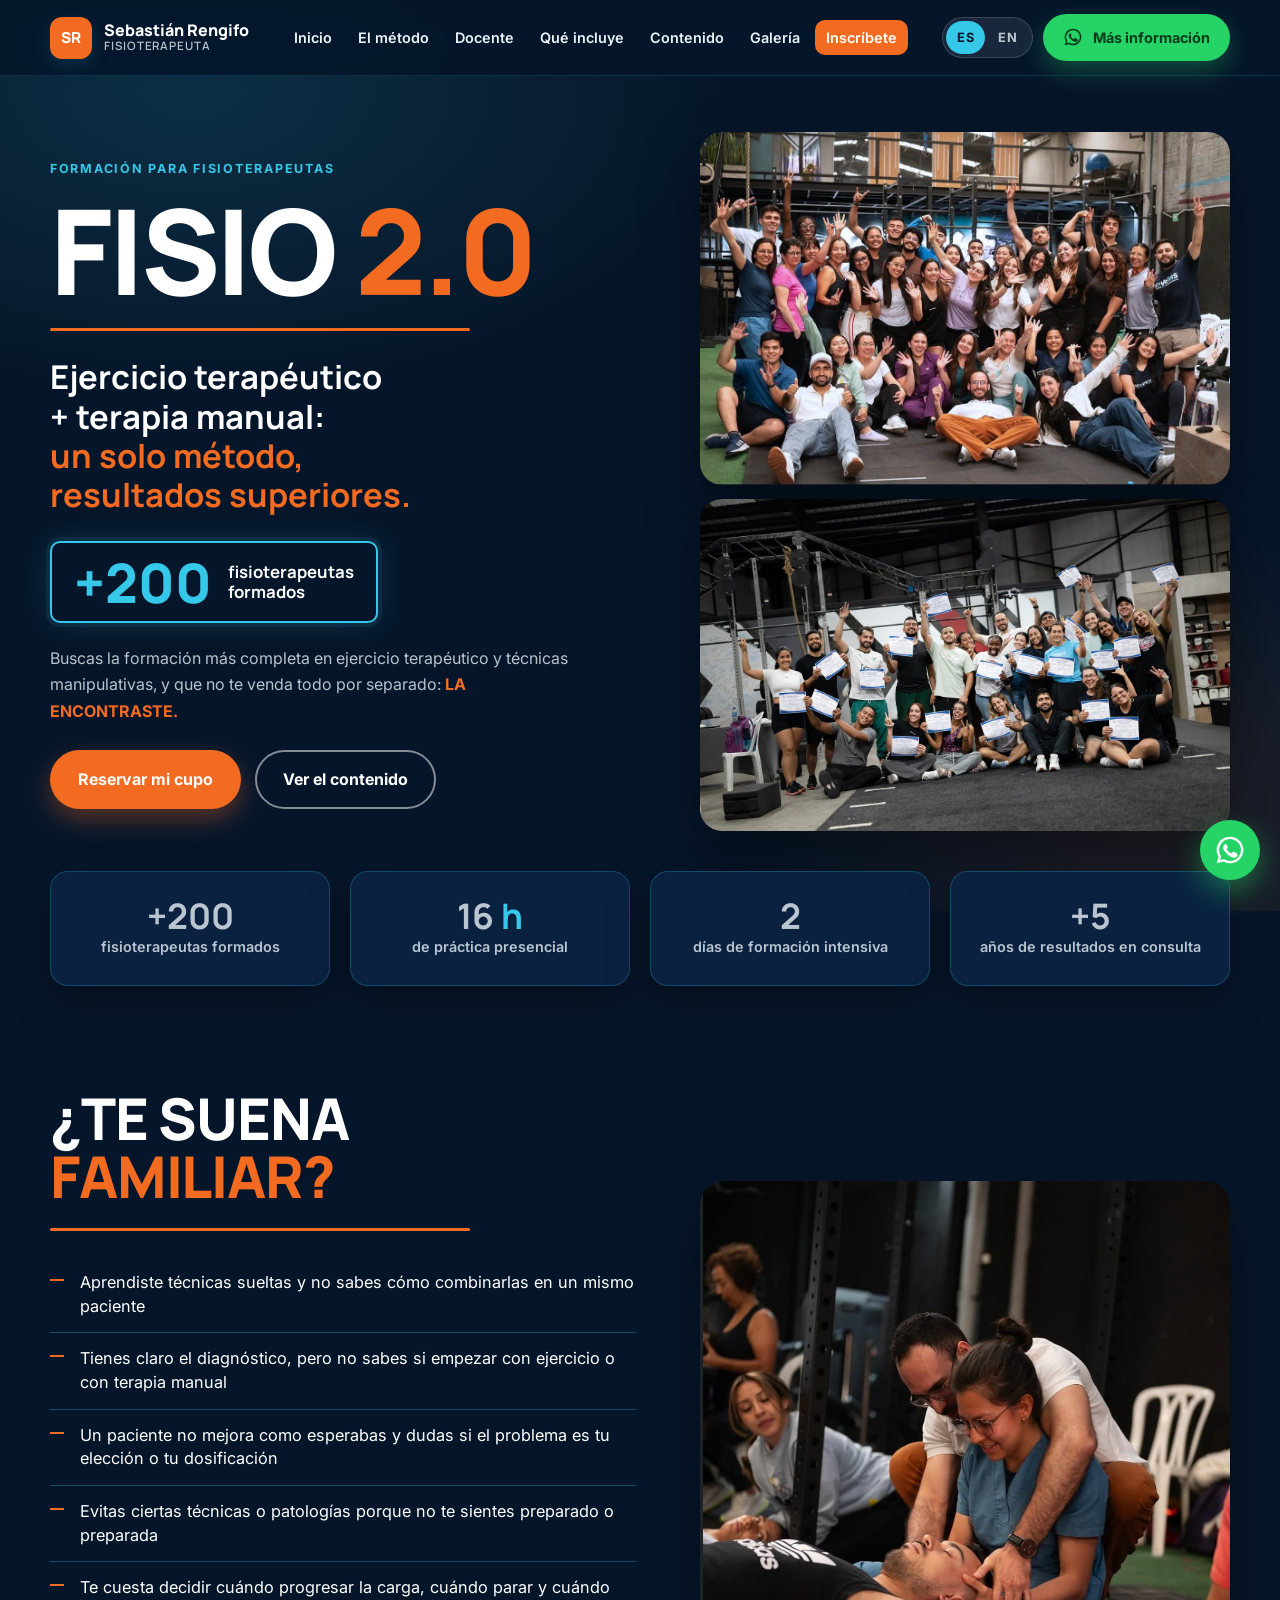
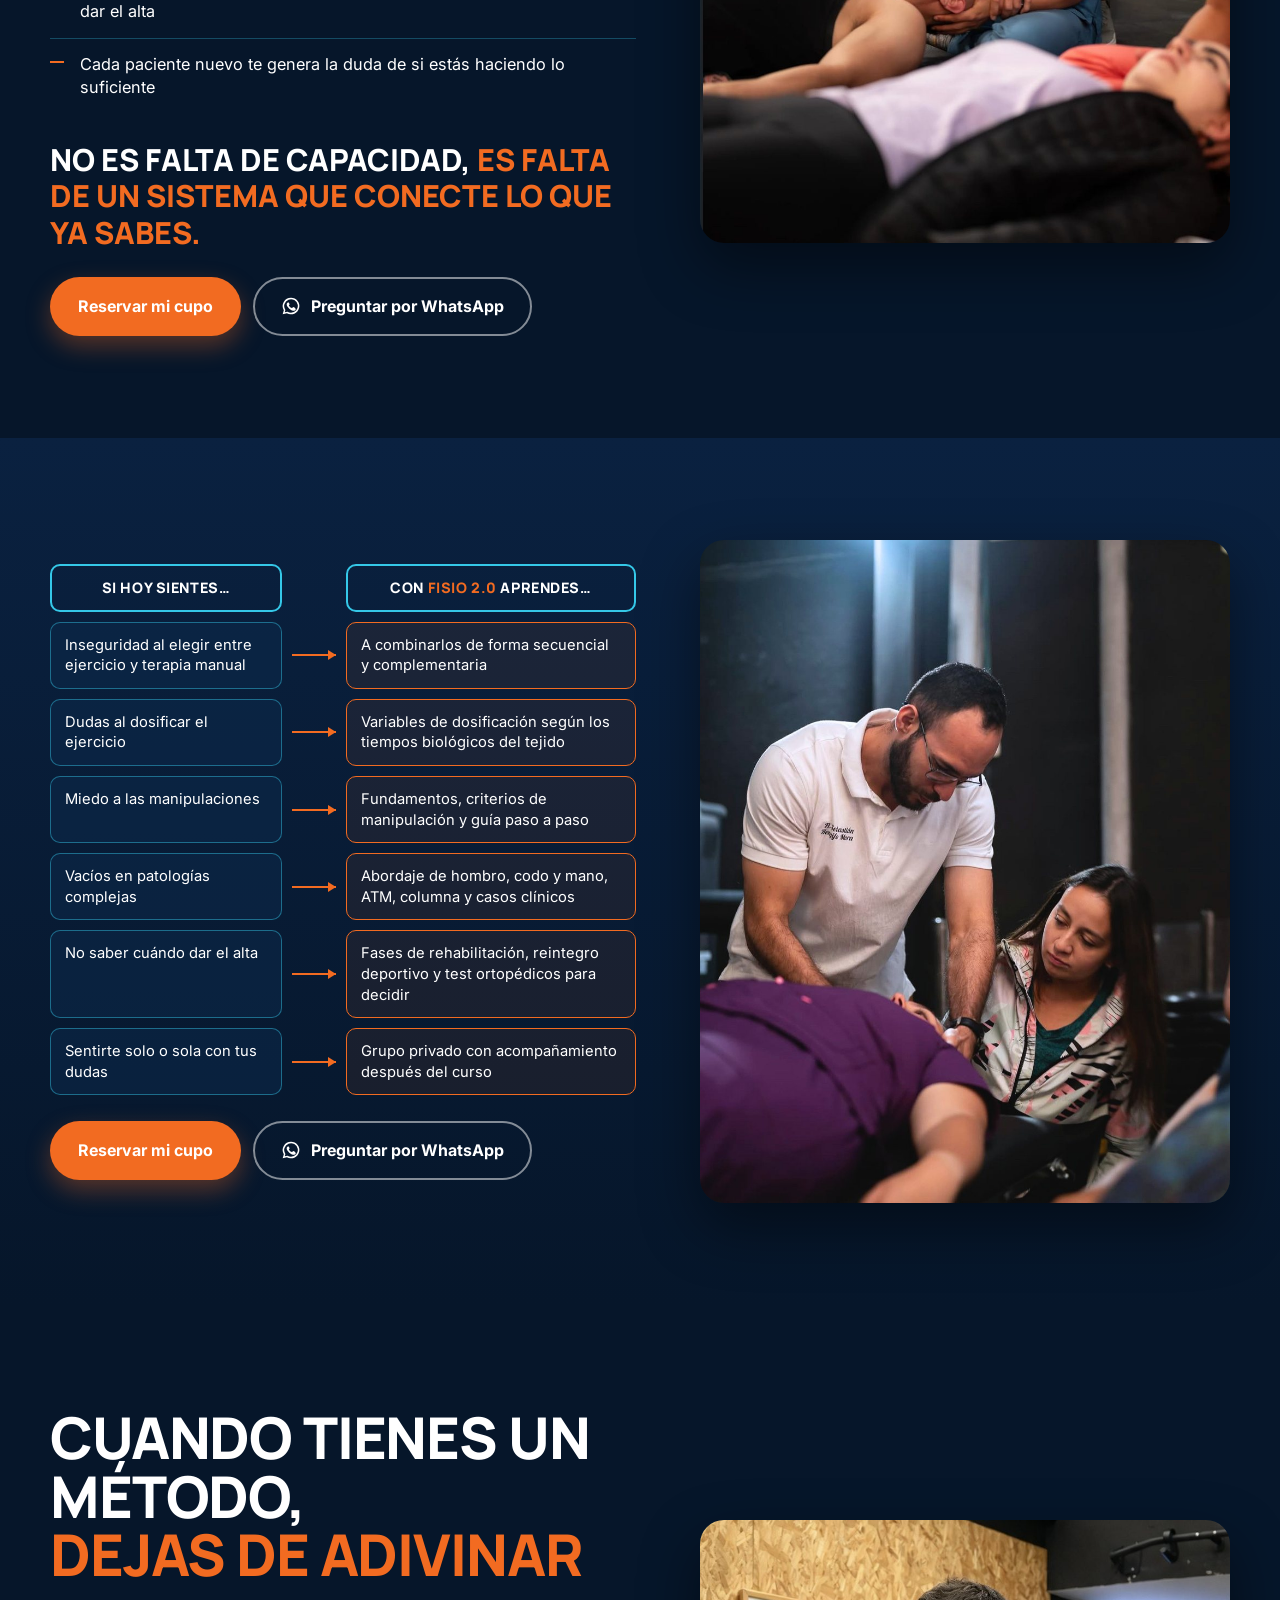
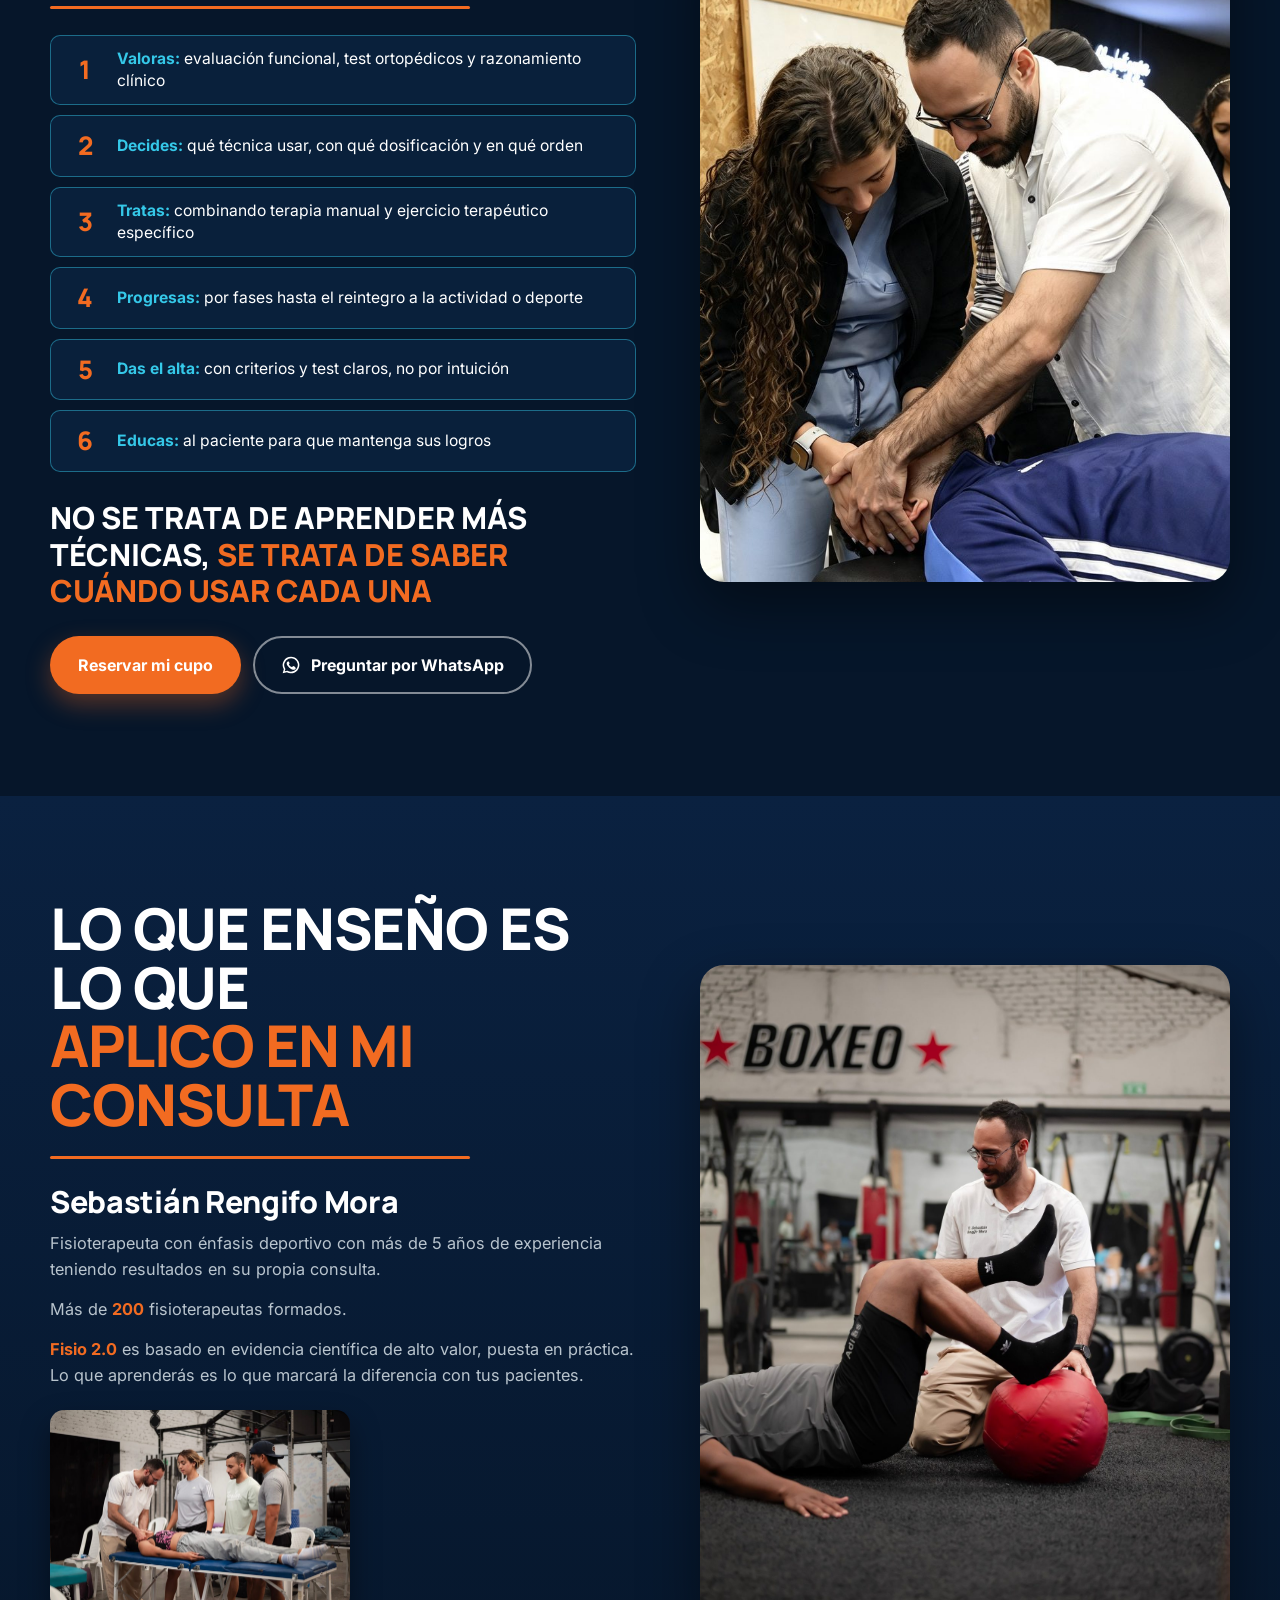
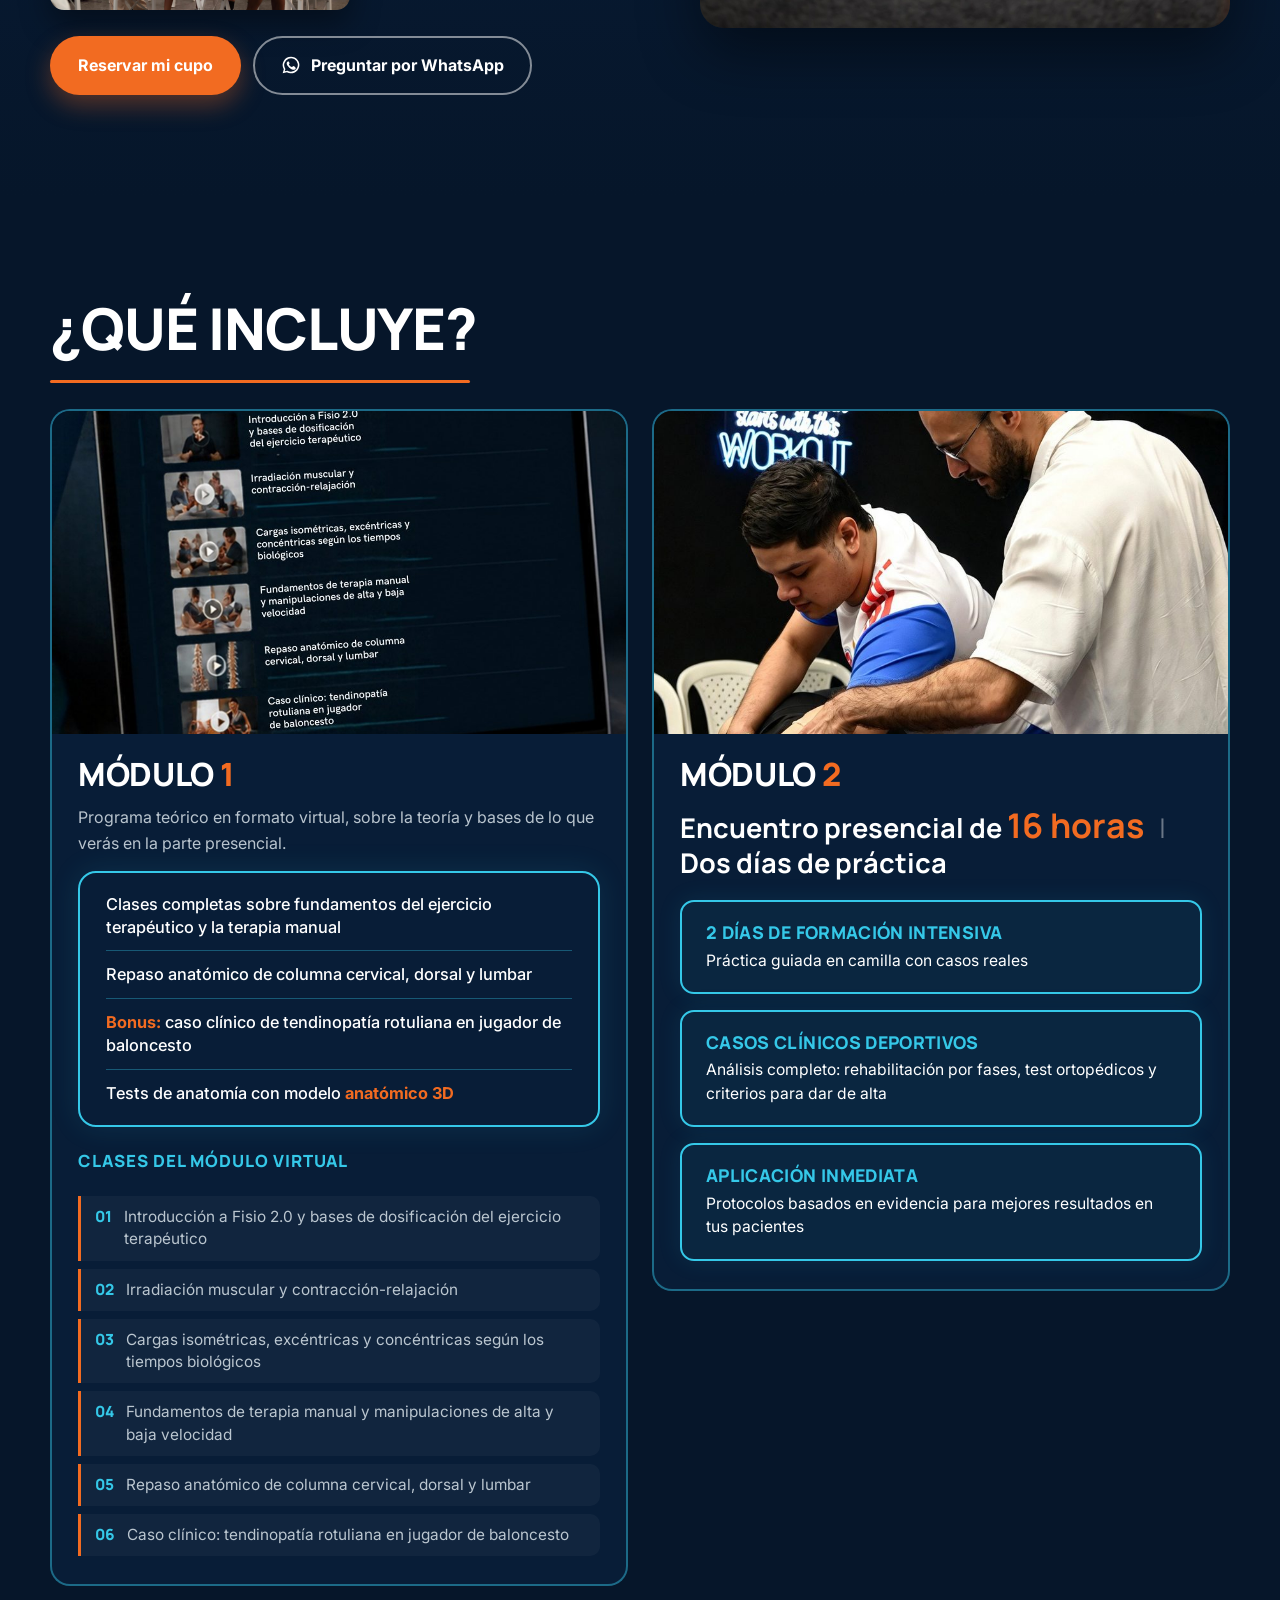
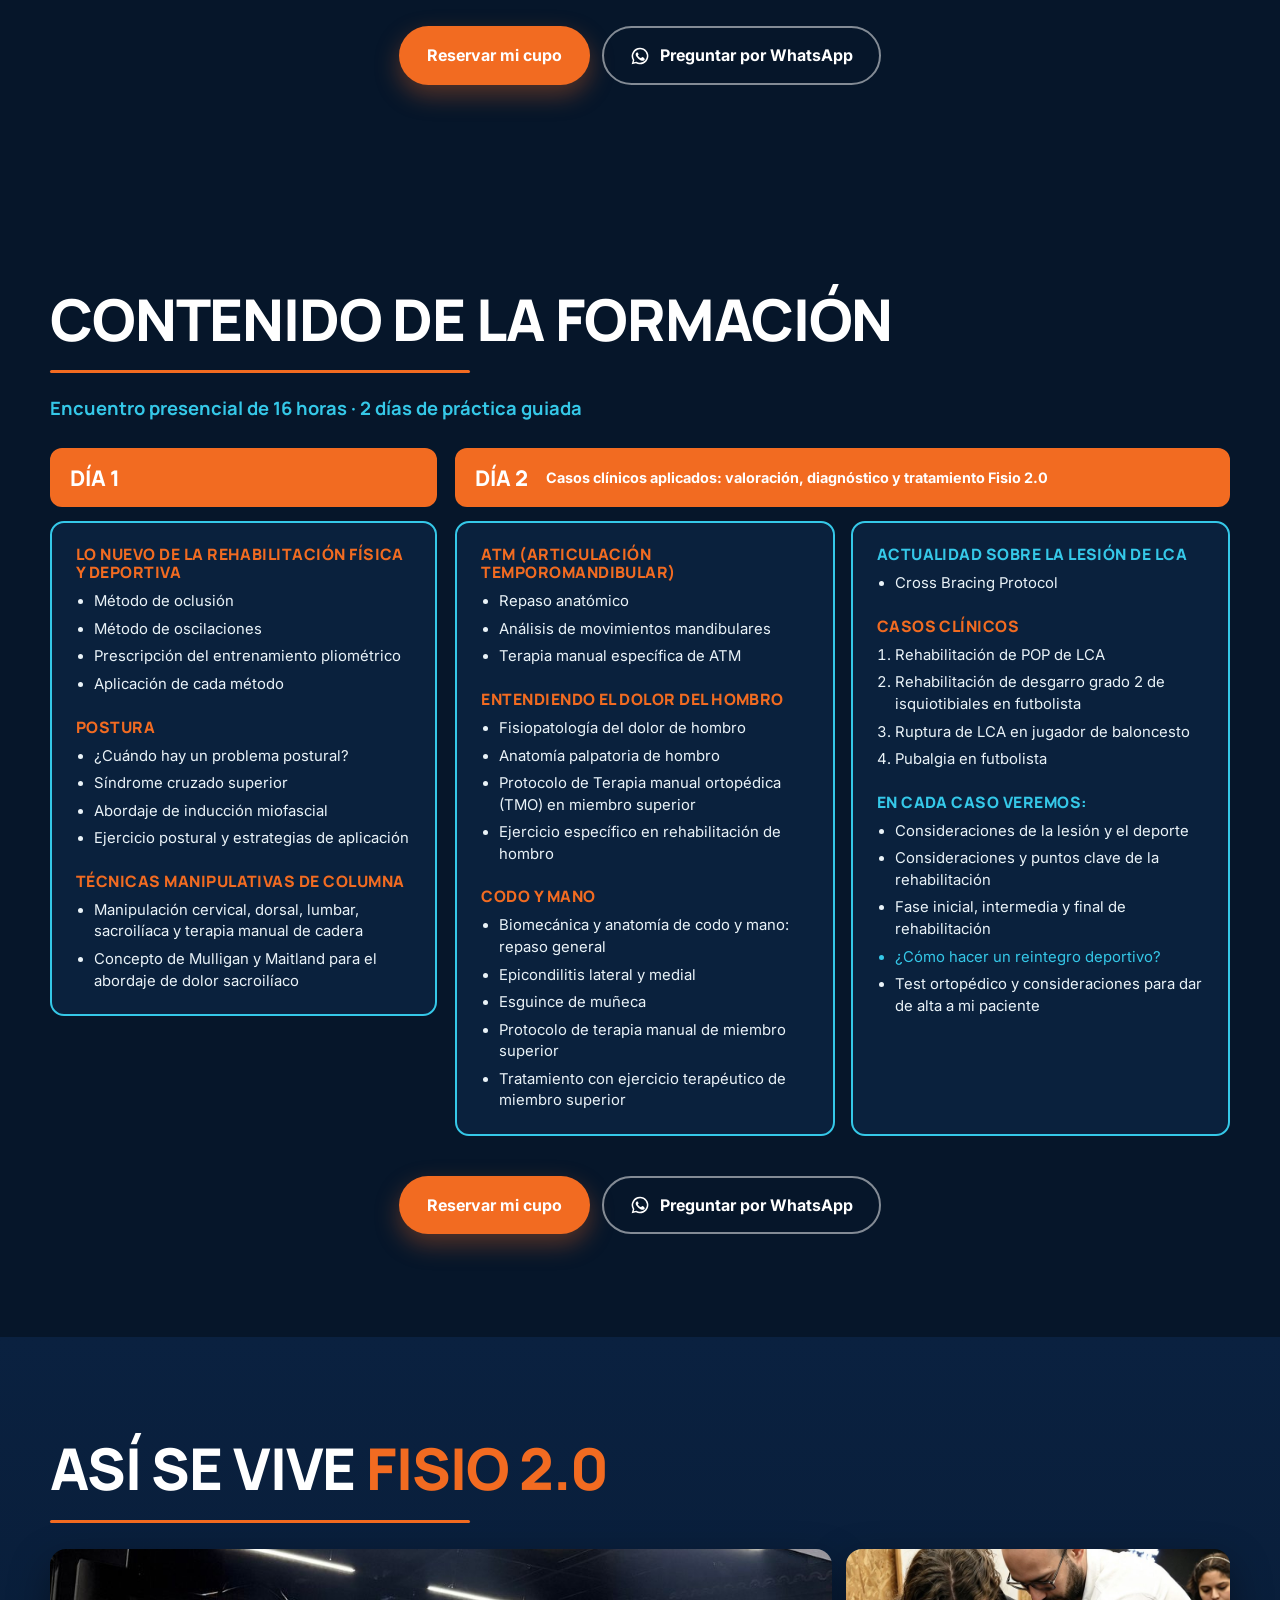
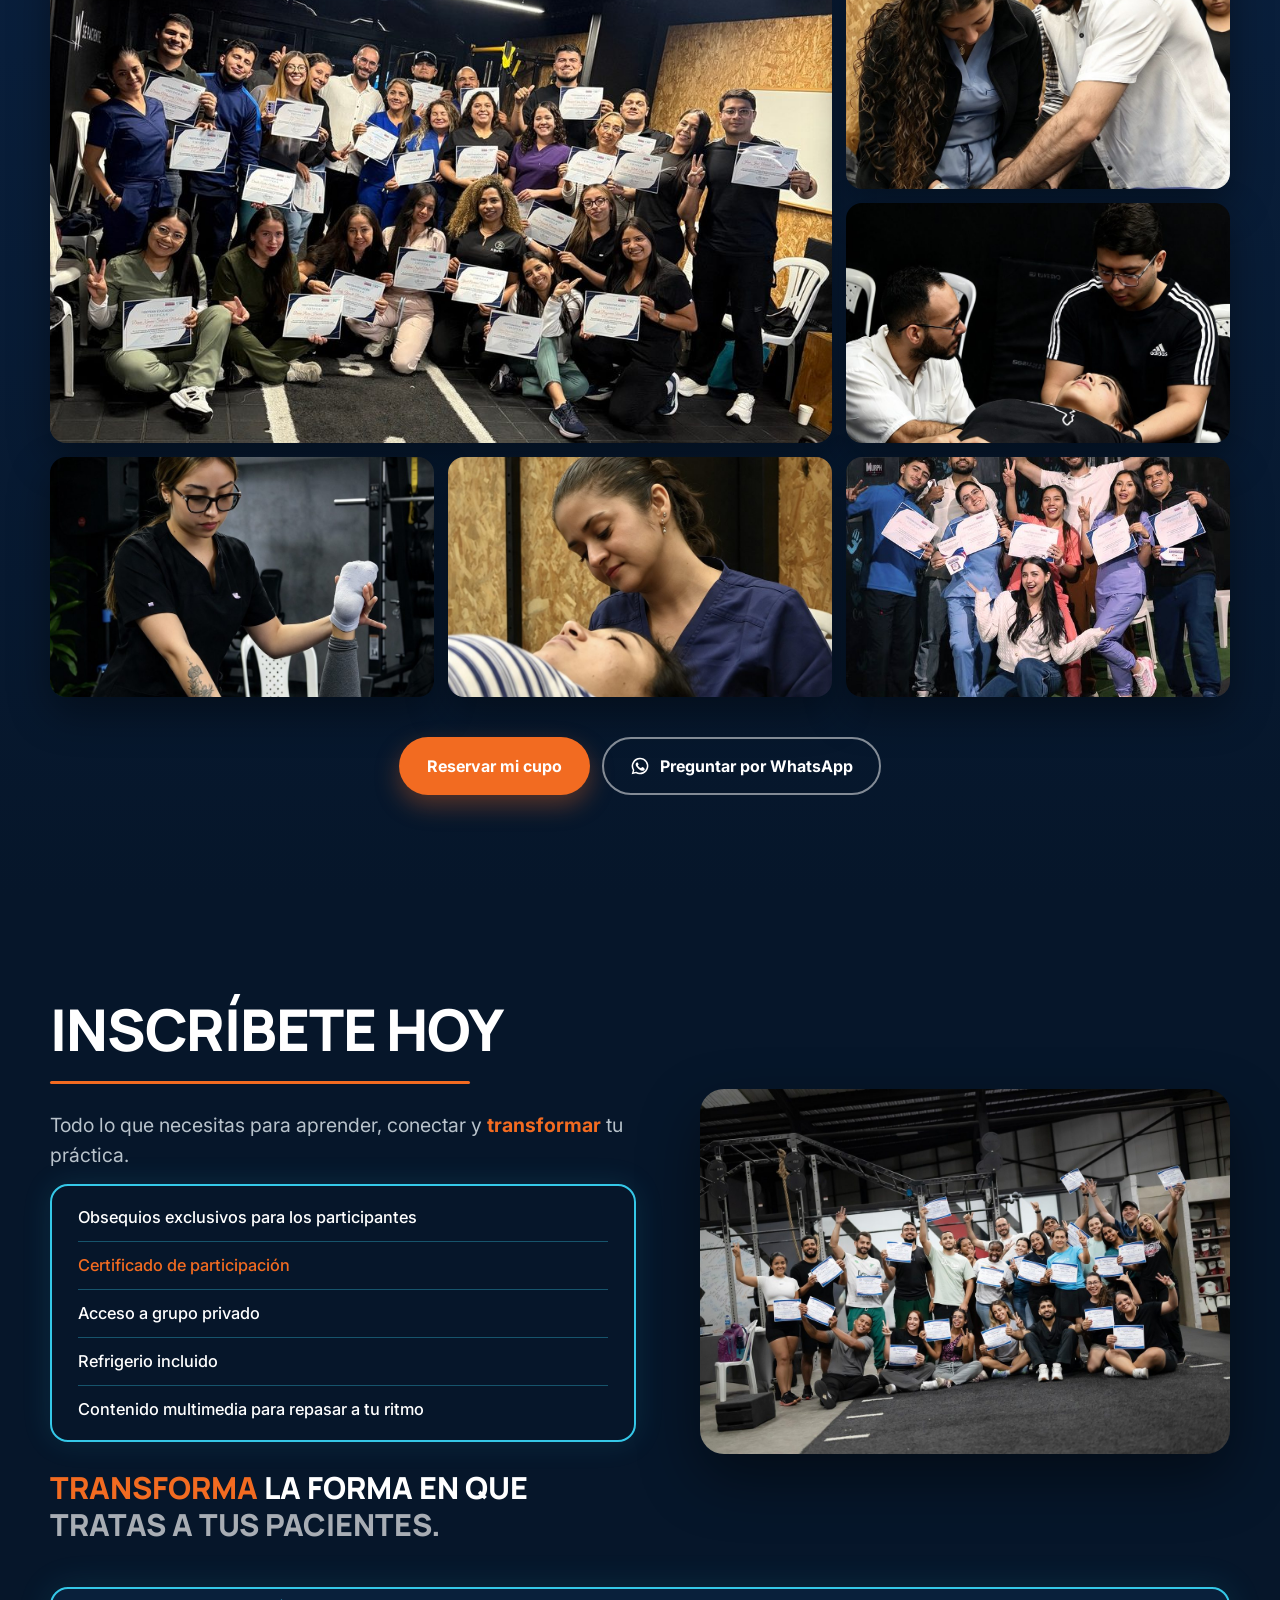
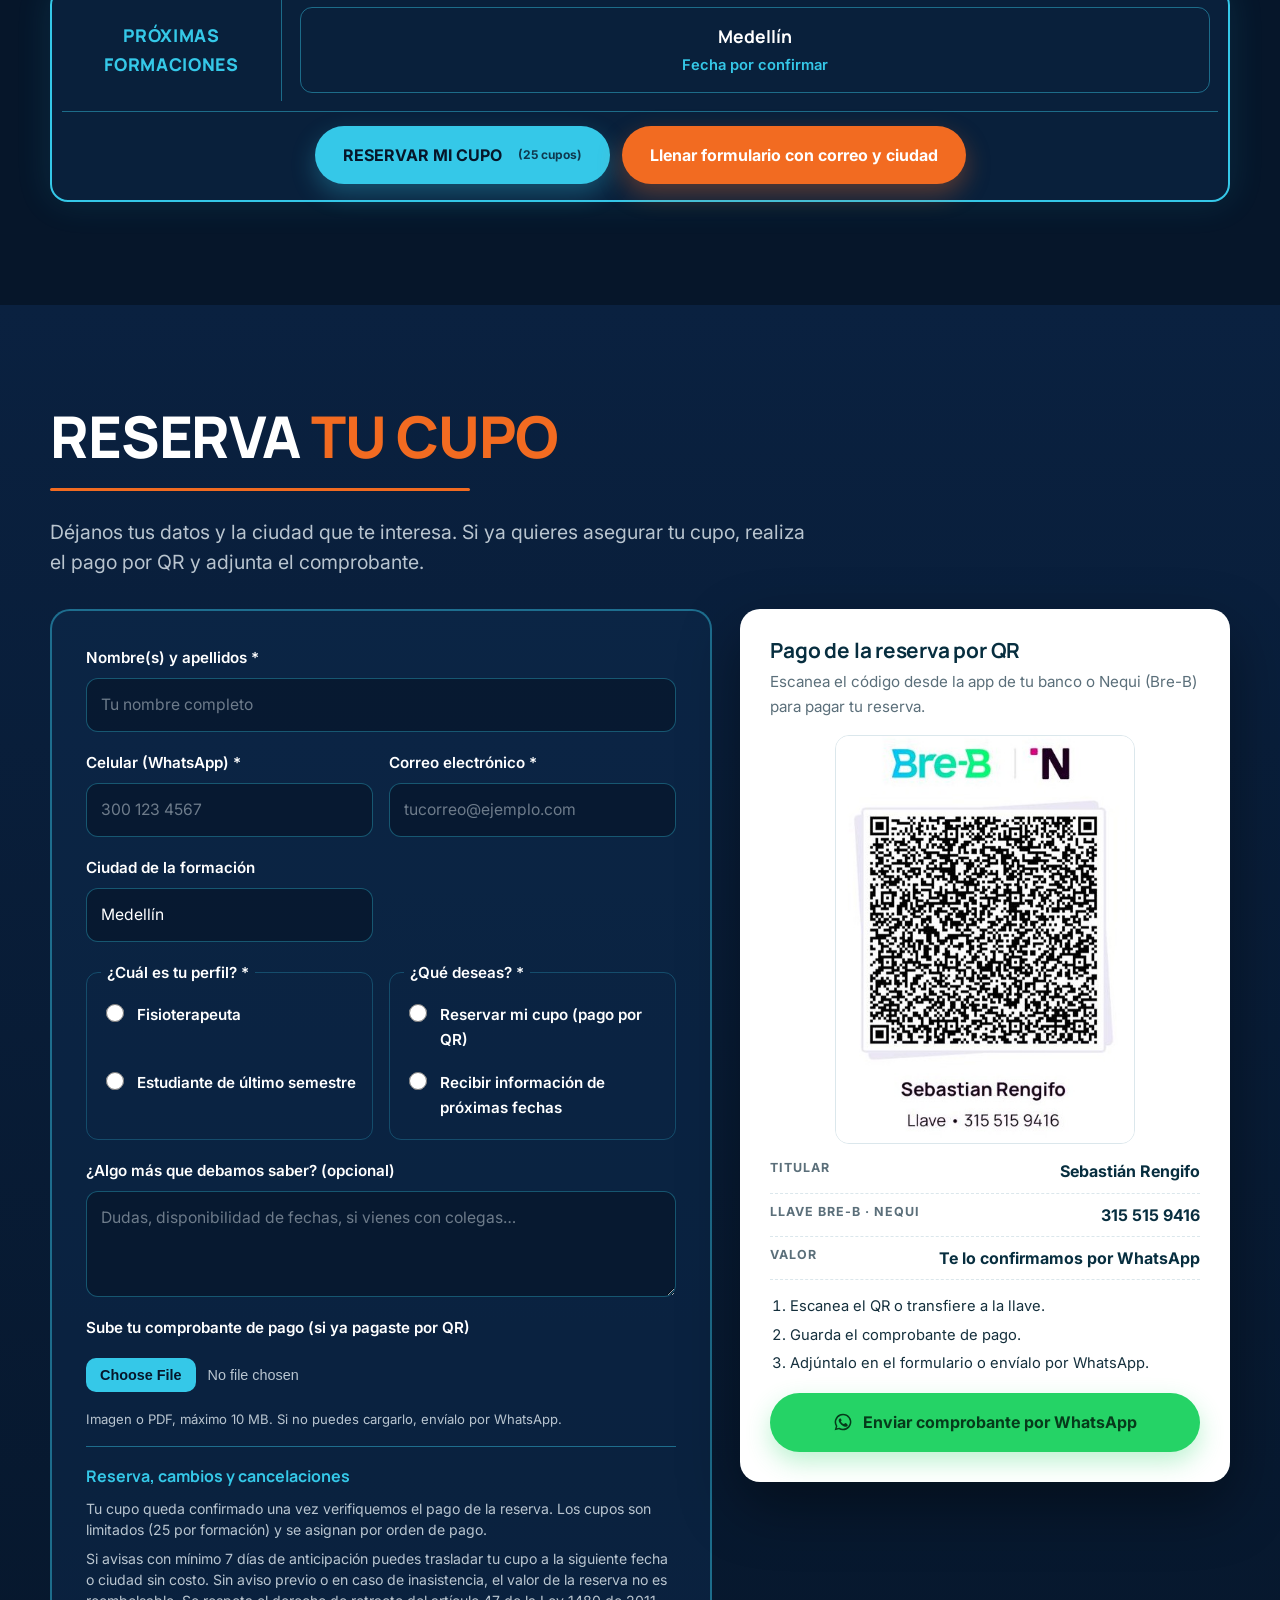
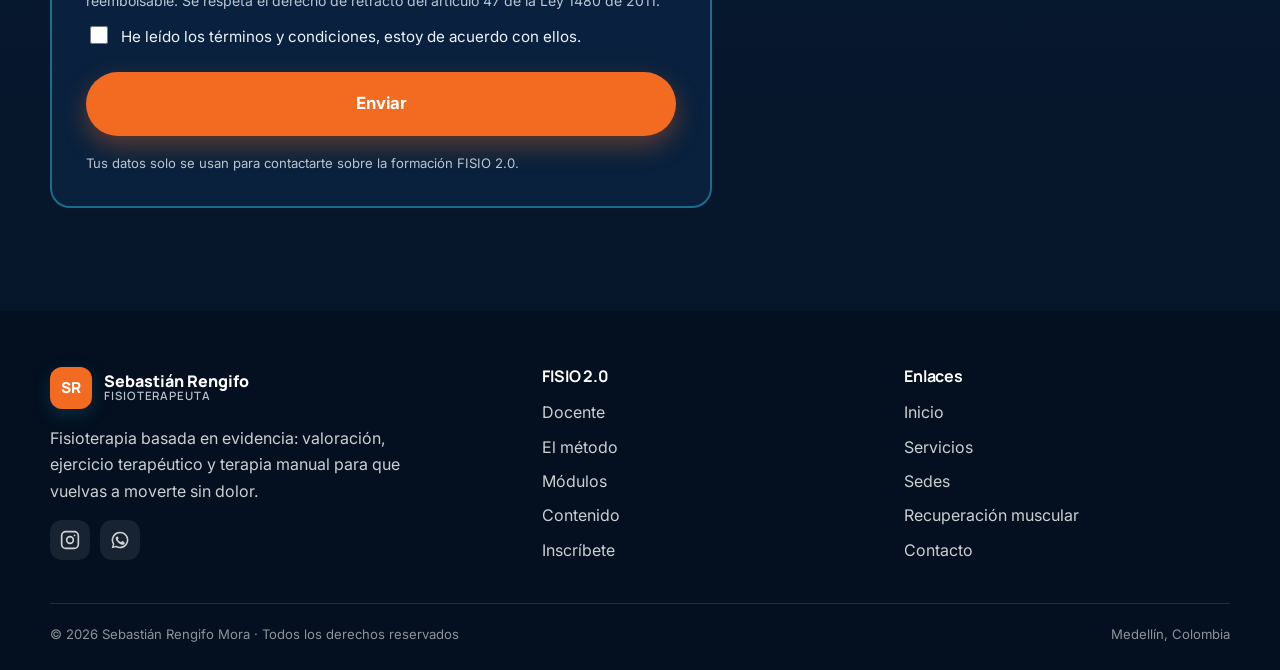
==== commit fd9b7114: "actualizacion fisio2.0" ====
--- a/cursos.html
+++ b/cursos.html
@@ -26,9 +26,9 @@
     <nav aria-label="Principal">
       <ul class="nav-links" id="navLinks">
         <li><a href="index.html" data-i18n="nav.home">Inicio</a></li>
+        <li><a href="#metodo" data-i18n="cnav.method">El método</a></li>
         <li><a href="#docente" data-i18n="cnav.teacher">Docente</a></li>
-        <li><a href="#metodo" data-i18n="cnav.method">El método</a></li>
-        <li><a href="#modulos" data-i18n="cnav.modules">Módulos</a></li>
+        <li><a href="#modulos" data-i18n="cnav.modules">Qué incluye</a></li>
         <li><a href="#contenido" data-i18n="cnav.content">Contenido</a></li>
         <li><a href="#galeria" data-i18n="cnav.gallery">Galería</a></li>
         <li><a href="#inscripcion" class="nav-cta" data-i18n="cnav.enroll">Inscríbete</a></li>
@@ -62,8 +62,7 @@
         <strong><span class="counter" data-target="200" data-prefix="+">+200</span></strong>
         <span data-i18n-html="f2.hero.counter">fisioterapeutas<br>formados</span>
       </div>
-      <p class="f2-hero-text" data-i18n="f2.hero.p1">Metodología para fisioterapeutas y estudiantes de último semestre.</p>
-      <p class="f2-hero-text" data-i18n-html="f2.hero.p2">Razonamiento clínico y educación del paciente son <em>nuestros pilares</em></p>
+      <p class="f2-hero-text" data-i18n-html="f2.hero.p1">Buscas la formación más completa en ejercicio terapéutico y técnicas manipulativas, y que no te venda todo por separado: <em>LA ENCONTRASTE.</em></p>
       <div class="hero-actions">
         <a class="btn f2-btn-orange" href="#inscripcion" data-i18n="f2.hero.cta1">Reservar mi cupo</a>
         <a class="btn btn-ghost-light" href="#contenido" data-i18n="f2.hero.cta2">Ver el contenido</a>
@@ -86,17 +85,100 @@
   </div>
 </section>
 
-<!-- ================= 2. CONOCE A TU DOCENTE ================= -->
-<section class="f2-section" id="docente">
+<!-- ================= 2. ¿TE SUENA FAMILIAR? ================= -->
+<section class="f2-section" id="familiar">
   <div class="container f2-split">
     <div class="reveal-left">
-      <h2 class="f2-title" data-i18n-html="f2.teacher.title">CONOCE A<br><span>TU DOCENTE</span></h2>
+      <h2 class="f2-title" data-i18n-html="f2.fam.title">¿TE SUENA<br><span>FAMILIAR?</span></h2>
+      <div class="f2-rule"></div>
+      <ul class="f2-pain-list reveal" data-stagger>
+        <li style="--i:0" data-i18n="f2.fam.l1">Aprendiste técnicas sueltas y no sabes cómo combinarlas en un mismo paciente</li>
+        <li style="--i:1" data-i18n="f2.fam.l2">Tienes claro el diagnóstico, pero no sabes si empezar con ejercicio o con terapia manual</li>
+        <li style="--i:2" data-i18n="f2.fam.l3">Un paciente no mejora como esperabas y dudas si el problema es tu elección o tu dosificación</li>
+        <li style="--i:3" data-i18n="f2.fam.l4">Evitas ciertas técnicas o patologías porque no te sientes preparado o preparada</li>
+        <li style="--i:4" data-i18n="f2.fam.l5">Te cuesta decidir cuándo progresar la carga, cuándo parar y cuándo dar el alta</li>
+        <li style="--i:5" data-i18n="f2.fam.l6">Cada paciente nuevo te genera la duda de si estás haciendo lo suficiente</li>
+      </ul>
+      <p class="f2-claim" data-i18n-html="f2.fam.claim">NO ES FALTA DE CAPACIDAD, <em>ES FALTA DE UN SISTEMA QUE CONECTE LO QUE YA SABES.</em></p>
+      <div class="f2-cta">
+        <a class="btn f2-btn-orange" href="#formulario" data-i18n="f2.cta.reserve">Reservar mi cupo</a>
+        <a class="btn btn-ghost-light" data-wa="Hola Sebastián, quiero información sobre la formación FISIO 2.0." data-i18n-wa="wa.course" target="_blank" rel="noopener"><svg viewBox="0 0 24 24" fill="currentColor"><path d="M12 2a10 10 0 0 0-8.6 15.1L2 22l5.1-1.3A10 10 0 1 0 12 2zm0 18.2a8.2 8.2 0 0 1-4.2-1.2l-.3-.2-3 .8.8-2.9-.2-.3A8.2 8.2 0 1 1 12 20.2zm4.5-6.1c-.2-.1-1.5-.7-1.7-.8s-.4-.1-.6.1-.6.8-.8 1-.3.2-.5.1a6.7 6.7 0 0 1-3.3-2.9c-.3-.4.2-.4.7-1.3.1-.2 0-.3 0-.4l-.8-1.8c-.2-.5-.4-.4-.6-.4h-.5a1 1 0 0 0-.7.3 3 3 0 0 0-.9 2.2 5.2 5.2 0 0 0 1.1 2.8 12 12 0 0 0 4.6 4.1c1.7.7 2.4.8 3.2.7a2.8 2.8 0 0 0 1.8-1.3 2.2 2.2 0 0 0 .2-1.3c-.1-.1-.3-.2-.5-.3z"/></svg><span data-i18n="f2.cta.wa">Preguntar por WhatsApp</span></a>
+      </div>
+    </div>
+    <div class="f2-photo-tall reveal-right">
+      <img src="assets/img/cursos/metodo.jpg" alt="Práctica de terapia manual cervical guiada por Sebastián Rengifo" loading="lazy">
+    </div>
+  </div>
+</section>
+
+<!-- ================= 3. SI HOY SIENTES / CON FISIO 2.0 APRENDES ================= -->
+<section class="f2-section f2-section-alt" id="aprendes">
+  <div class="container f2-split">
+    <div class="reveal-left">
+      <div class="f2-compare">
+        <div class="f2-compare-head">
+          <span data-i18n="f2.cmp.h1">SI HOY SIENTES…</span>
+          <span class="f2-compare-head-right" data-i18n-html="f2.cmp.h2">CON <em>FISIO 2.0</em> APRENDES…</span>
+        </div>
+        <div class="f2-compare-row" style="--i:0"><div data-i18n="f2.cmp.a1">Inseguridad al elegir entre ejercicio y terapia manual</div><div class="f2-compare-arrow"></div><div data-i18n="f2.cmp.b1">A combinarlos de forma secuencial y complementaria</div></div>
+        <div class="f2-compare-row" style="--i:1"><div data-i18n="f2.cmp.a2">Dudas al dosificar el ejercicio</div><div class="f2-compare-arrow"></div><div data-i18n="f2.cmp.b2">Variables de dosificación según los tiempos biológicos del tejido</div></div>
+        <div class="f2-compare-row" style="--i:2"><div data-i18n="f2.cmp.a3">Miedo a las manipulaciones</div><div class="f2-compare-arrow"></div><div data-i18n="f2.cmp.b3">Fundamentos, criterios de manipulación y guía paso a paso</div></div>
+        <div class="f2-compare-row" style="--i:3"><div data-i18n="f2.cmp.a4">Vacíos en patologías complejas</div><div class="f2-compare-arrow"></div><div data-i18n="f2.cmp.b4">Abordaje de hombro, codo y mano, ATM, columna y casos clínicos</div></div>
+        <div class="f2-compare-row" style="--i:4"><div data-i18n="f2.cmp.a5">No saber cuándo dar el alta</div><div class="f2-compare-arrow"></div><div data-i18n="f2.cmp.b5">Fases de rehabilitación, reintegro deportivo y test ortopédicos para decidir</div></div>
+        <div class="f2-compare-row" style="--i:5"><div data-i18n="f2.cmp.a6">Sentirte solo o sola con tus dudas</div><div class="f2-compare-arrow"></div><div data-i18n="f2.cmp.b6">Grupo privado con acompañamiento después del curso</div></div>
+      </div>
+      <div class="f2-cta">
+        <a class="btn f2-btn-orange" href="#formulario" data-i18n="f2.cta.reserve">Reservar mi cupo</a>
+        <a class="btn btn-ghost-light" data-wa="Hola Sebastián, quiero información sobre la formación FISIO 2.0." data-i18n-wa="wa.course" target="_blank" rel="noopener"><svg viewBox="0 0 24 24" fill="currentColor"><path d="M12 2a10 10 0 0 0-8.6 15.1L2 22l5.1-1.3A10 10 0 1 0 12 2zm0 18.2a8.2 8.2 0 0 1-4.2-1.2l-.3-.2-3 .8.8-2.9-.2-.3A8.2 8.2 0 1 1 12 20.2zm4.5-6.1c-.2-.1-1.5-.7-1.7-.8s-.4-.1-.6.1-.6.8-.8 1-.3.2-.5.1a6.7 6.7 0 0 1-3.3-2.9c-.3-.4.2-.4.7-1.3.1-.2 0-.3 0-.4l-.8-1.8c-.2-.5-.4-.4-.6-.4h-.5a1 1 0 0 0-.7.3 3 3 0 0 0-.9 2.2 5.2 5.2 0 0 0 1.1 2.8 12 12 0 0 0 4.6 4.1c1.7.7 2.4.8 3.2.7a2.8 2.8 0 0 0 1.8-1.3 2.2 2.2 0 0 0 .2-1.3c-.1-.1-.3-.2-.5-.3z"/></svg><span data-i18n="f2.cta.wa">Preguntar por WhatsApp</span></a>
+      </div>
+    </div>
+    <div class="f2-photo-tall reveal-right">
+      <img src="assets/img/cursos/aprendes.jpg" alt="Sebastián Rengifo guiando una técnica a una participante" loading="lazy">
+    </div>
+  </div>
+</section>
+
+<!-- ================= 4. CUANDO TIENES UN MÉTODO ================= -->
+<section class="f2-section" id="metodo">
+  <div class="container f2-split">
+    <div class="reveal-left">
+      <h2 class="f2-title" data-i18n-html="f2.met.title">CUANDO TIENES UN MÉTODO,<br><span>DEJAS DE ADIVINAR</span></h2>
+      <div class="f2-rule"></div>
+      <ol class="f2-steps reveal" data-stagger>
+        <li style="--i:0"><span data-i18n-html="f2.met.s1"><em>Valoras:</em> evaluación funcional, test ortopédicos y razonamiento clínico</span></li>
+        <li style="--i:1"><span data-i18n-html="f2.met.s2"><em>Decides:</em> qué técnica usar, con qué dosificación y en qué orden</span></li>
+        <li style="--i:2"><span data-i18n-html="f2.met.s3"><em>Tratas:</em> combinando terapia manual y ejercicio terapéutico específico</span></li>
+        <li style="--i:3"><span data-i18n-html="f2.met.s4"><em>Progresas:</em> por fases hasta el reintegro a la actividad o deporte</span></li>
+        <li style="--i:4"><span data-i18n-html="f2.met.s5"><em>Das el alta:</em> con criterios y test claros, no por intuición</span></li>
+        <li style="--i:5"><span data-i18n-html="f2.met.s6"><em>Educas:</em> al paciente para que mantenga sus logros</span></li>
+      </ol>
+      <p class="f2-claim" data-i18n-html="f2.met.claim">NO SE TRATA DE APRENDER MÁS TÉCNICAS, <em>SE TRATA DE SABER CUÁNDO USAR CADA UNA</em></p>
+      <div class="f2-cta">
+        <a class="btn f2-btn-orange" href="#formulario" data-i18n="f2.cta.reserve">Reservar mi cupo</a>
+        <a class="btn btn-ghost-light" data-wa="Hola Sebastián, quiero información sobre la formación FISIO 2.0." data-i18n-wa="wa.course" target="_blank" rel="noopener"><svg viewBox="0 0 24 24" fill="currentColor"><path d="M12 2a10 10 0 0 0-8.6 15.1L2 22l5.1-1.3A10 10 0 1 0 12 2zm0 18.2a8.2 8.2 0 0 1-4.2-1.2l-.3-.2-3 .8.8-2.9-.2-.3A8.2 8.2 0 1 1 12 20.2zm4.5-6.1c-.2-.1-1.5-.7-1.7-.8s-.4-.1-.6.1-.6.8-.8 1-.3.2-.5.1a6.7 6.7 0 0 1-3.3-2.9c-.3-.4.2-.4.7-1.3.1-.2 0-.3 0-.4l-.8-1.8c-.2-.5-.4-.4-.6-.4h-.5a1 1 0 0 0-.7.3 3 3 0 0 0-.9 2.2 5.2 5.2 0 0 0 1.1 2.8 12 12 0 0 0 4.6 4.1c1.7.7 2.4.8 3.2.7a2.8 2.8 0 0 0 1.8-1.3 2.2 2.2 0 0 0 .2-1.3c-.1-.1-.3-.2-.5-.3z"/></svg><span data-i18n="f2.cta.wa">Preguntar por WhatsApp</span></a>
+      </div>
+    </div>
+    <div class="f2-photo-tall reveal-right">
+      <img src="assets/img/cursos/g1.jpg" alt="Sebastián Rengifo corrigiendo una técnica de terapia manual" loading="lazy">
+    </div>
+  </div>
+</section>
+
+<!-- ================= 5. DOCENTE ================= -->
+<section class="f2-section f2-section-alt" id="docente">
+  <div class="container f2-split">
+    <div class="reveal-left">
+      <h2 class="f2-title" data-i18n-html="f2.teacher.title">LO QUE ENSEÑO ES LO QUE<br><span>APLICO EN MI CONSULTA</span></h2>
       <div class="f2-rule"></div>
       <h3 class="f2-name">Sebastián Rengifo Mora</h3>
       <p class="f2-text" data-i18n="f2.teacher.p1">Fisioterapeuta con énfasis deportivo con más de 5 años de experiencia teniendo resultados en su propia consulta.</p>
-      <p class="f2-text" data-i18n-html="f2.teacher.p2">Más de <em>200</em> fisios ya se han formado y expresan gran satisfacción.</p>
-      <p class="f2-text" data-i18n-html="f2.teacher.p3"><em>Fisio 2.0</em> es basado en evidencia científica puesta en práctica, no son solo los estudios sino los cientos de casos de éxito en nuestra consulta lo respaldan.</p>
+      <p class="f2-text" data-i18n-html="f2.teacher.p2">Más de <em>200</em> fisioterapeutas formados.</p>
+      <p class="f2-text" data-i18n-html="f2.teacher.p3"><em>Fisio 2.0</em> es basado en evidencia científica de alto valor, puesta en práctica. Lo que aprenderás es lo que marcará la diferencia con tus pacientes.</p>
       <figure class="f2-mini-photo"><img src="assets/img/cursos/practica.jpg" alt="Sebastián Rengifo enseñando en camilla a un grupo de fisioterapeutas" loading="lazy"></figure>
+      <div class="f2-cta">
+        <a class="btn f2-btn-orange" href="#formulario" data-i18n="f2.cta.reserve">Reservar mi cupo</a>
+        <a class="btn btn-ghost-light" data-wa="Hola Sebastián, quiero información sobre la formación FISIO 2.0." data-i18n-wa="wa.course" target="_blank" rel="noopener"><svg viewBox="0 0 24 24" fill="currentColor"><path d="M12 2a10 10 0 0 0-8.6 15.1L2 22l5.1-1.3A10 10 0 1 0 12 2zm0 18.2a8.2 8.2 0 0 1-4.2-1.2l-.3-.2-3 .8.8-2.9-.2-.3A8.2 8.2 0 1 1 12 20.2zm4.5-6.1c-.2-.1-1.5-.7-1.7-.8s-.4-.1-.6.1-.6.8-.8 1-.3.2-.5.1a6.7 6.7 0 0 1-3.3-2.9c-.3-.4.2-.4.7-1.3.1-.2 0-.3 0-.4l-.8-1.8c-.2-.5-.4-.4-.6-.4h-.5a1 1 0 0 0-.7.3 3 3 0 0 0-.9 2.2 5.2 5.2 0 0 0 1.1 2.8 12 12 0 0 0 4.6 4.1c1.7.7 2.4.8 3.2.7a2.8 2.8 0 0 0 1.8-1.3 2.2 2.2 0 0 0 .2-1.3c-.1-.1-.3-.2-.5-.3z"/></svg><span data-i18n="f2.cta.wa">Preguntar por WhatsApp</span></a>
+      </div>
     </div>
     <div class="f2-photo-tall reveal-right">
       <img src="assets/img/cursos/hero.jpg" alt="Sebastián Rengifo realizando ejercicio terapéutico" loading="lazy">
@@ -104,96 +186,54 @@
   </div>
 </section>
 
-<!-- ================= 3. EL MÉTODO ================= -->
-<section class="f2-section f2-section-alt" id="metodo">
-  <div class="container f2-split">
-    <div class="reveal-left">
-      <h2 class="f2-title" data-i18n-html="f2.method.title">EL <span>MÉTODO</span></h2>
-      <div class="f2-rule"></div>
-      <p class="f2-text f2-text-lg" data-i18n-html="f2.method.lead"><strong>Lo que marca la diferencia:</strong> FISIO <em>2.0</em> NO es otra formación de una técnica aislada, damos toda una estructura de <strong>abordaje</strong> desde la valoración, tratamiento hasta las pautas del reintegro del paciente a su actividad.</p>
-      <ul class="f2-method-list reveal" data-stagger>
-        <li style="--i:0">
-          <div class="f2-method-key" data-i18n-html="f2.method.k1">PROTOCOLOS<br><em>PERSONALIZADOS</em></div>
-          <div class="f2-method-arrow"></div>
-          <p data-i18n="f2.method.d1">Creamos protocolos integrados de ejercicio y terapia manual para diferentes patologías.</p>
-        </li>
-        <li style="--i:1">
-          <div class="f2-method-key" data-i18n-html="f2.method.k2">MEJORES<br><em>RESULTADOS</em></div>
-          <div class="f2-method-arrow"></div>
-          <p data-i18n="f2.method.d2">Mejora tus resultados clínicos al aplicar lo que aprenderás, eso te permitirá abordar con mayor seguridad.</p>
-        </li>
-        <li style="--i:2">
-          <div class="f2-method-key" data-i18n-html="f2.method.k3">RECUPERACIÓN<br><em>MÁS RÁPIDA</em></div>
-          <div class="f2-method-arrow"></div>
-          <p data-i18n="f2.method.d3">Acorta los tiempos de recuperación de tus pacientes, esto no solo mejora tu valor como profesional sino el cobro de tu consulta.</p>
-        </li>
-        <li style="--i:3">
-          <div class="f2-method-key" data-i18n-html="f2.method.k4">MIRADA<br><em>INTEGRAL</em></div>
-          <div class="f2-method-arrow"></div>
-          <p data-i18n="f2.method.d4">Resultados más sólidos, tratamientos a la medida y una mirada integral: valoración funcional, educación y tratamiento que fusiona ejercicio y terapia manual.</p>
-        </li>
-      </ul>
-    </div>
-    <div class="f2-photo-tall reveal-right">
-      <img src="assets/img/cursos/metodo.jpg" alt="Práctica de terapia manual cervical guiada por Sebastián Rengifo" loading="lazy">
-    </div>
-  </div>
-</section>
-
-<!-- ================= 4. MÓDULO 1 ================= -->
+<!-- ================= 6. ¿QUÉ INCLUYE? MÓDULOS 1 Y 2 ================= -->
 <section class="f2-section" id="modulos">
-  <div class="container f2-split">
-    <div class="reveal-left">
-      <h2 class="f2-title" data-i18n-html="f2.m1.title">MÓDULO <span>1</span></h2>
-      <div class="f2-rule"></div>
-      <p class="f2-text f2-text-lg" data-i18n="f2.m1.lead">Contenido virtual de clases pregrabadas sobre la teoría y bases de lo que verás en la parte presencial.</p>
-      <ul class="f2-box-list">
-        <li data-i18n="f2.m1.l1">Clases completas sobre ejercicio terapéutico y terapia manual</li>
-        <li data-i18n="f2.m1.l2">Repaso anatómico de columna cervical, dorsal y lumbar</li>
-        <li data-i18n-html="f2.m1.l3"><em>Bonus:</em> caso clínico de tendinopatía rotuliana en jugador de baloncesto</li>
-        <li data-i18n-html="f2.m1.l4">Tests de anatomía con modelo <em>anatómico 3D</em></li>
-      </ul>
-      <h3 class="f2-subtitle" data-i18n="f2.m1.classes">Clases del módulo virtual</h3>
-      <ol class="f2-classes">
-        <li data-i18n="f2.m1.c1">Introducción a Fisio 2.0 y bases de dosificación del ejercicio terapéutico</li>
-        <li data-i18n="f2.m1.c2">Irradiación muscular y contracción-relajación</li>
-        <li data-i18n="f2.m1.c3">Cargas isométricas, excéntricas y concéntricas según los tiempos biológicos</li>
-        <li data-i18n="f2.m1.c4">Fundamentos de terapia manual y manipulaciones de alta y baja velocidad</li>
-        <li data-i18n="f2.m1.c5">Repaso anatómico de columna cervical, dorsal y lumbar</li>
-        <li data-i18n="f2.m1.c6">Caso clínico: tendinopatía rotuliana en jugador de baloncesto</li>
-      </ol>
-    </div>
-    <div class="f2-photo-tall f2-photo-flush reveal-right">
-      <img src="assets/img/cursos/modulo1-laptop.jpg" alt="Plataforma virtual FISIO 2.0 con las clases pregrabadas" loading="lazy">
-    </div>
-  </div>
-</section>
-
-<!-- ================= 5. MÓDULO 2 ================= -->
-<section class="f2-section f2-section-alt" id="modulo2">
-  <div class="container f2-split">
-    <div class="reveal-left">
-      <h2 class="f2-title" data-i18n-html="f2.m2.title">MÓDULO <span>2</span></h2>
-      <div class="f2-rule"></div>
-      <p class="f2-m2-sub" data-i18n-html="f2.m2.sub">Encuentro presencial de <em>16 horas</em> <span class="f2-sep">|</span> Dos días de práctica</p>
-      <div class="f2-cards reveal" data-stagger>
-        <div class="f2-card" style="--i:0">
-          <h3 data-i18n="f2.m2.c1t">2 DÍAS DE FORMACIÓN INTENSIVA</h3>
-          <p data-i18n="f2.m2.c1d">Práctica guiada en camilla con casos reales</p>
-        </div>
-        <div class="f2-card" style="--i:1">
-          <h3 data-i18n="f2.m2.c2t">CASOS CLÍNICOS DEPORTIVOS</h3>
-          <p data-i18n="f2.m2.c2d">Análisis completo: rehabilitación por fases, test ortopédicos y criterios para dar de alta</p>
-        </div>
-        <div class="f2-card" style="--i:2">
-          <h3 data-i18n="f2.m2.c3t">APLICACIÓN INMEDIATA</h3>
-          <p data-i18n="f2.m2.c3d">Protocolos basados en evidencia para mejores resultados en tus pacientes</p>
-        </div>
-      </div>
-    </div>
-    <div class="f2-photo-tall reveal-right">
-      <img src="assets/img/cursos/docente.jpg" alt="Sebastián Rengifo guiando una técnica de terapia manual en el encuentro presencial" loading="lazy">
-    </div>
+  <div class="container">
+    <h2 class="f2-title reveal" data-i18n="f2.inc.title">¿QUÉ INCLUYE?</h2>
+    <div class="f2-rule"></div>
+    <div class="f2-modules reveal" data-stagger>
+
+      <article class="f2-module" style="--i:0">
+        <div class="f2-module-media"><img src="assets/img/cursos/modulo1-laptop.jpg" alt="Plataforma virtual FISIO 2.0 con las clases pregrabadas" loading="lazy"></div>
+        <div class="f2-module-body">
+          <h3 class="f2-module-title" data-i18n-html="f2.m1.title">MÓDULO <span>1</span></h3>
+          <p class="f2-module-sub" data-i18n="f2.m1.lead">Programa teórico en formato virtual, sobre la teoría y bases de lo que verás en la parte presencial.</p>
+          <ul class="f2-box-list f2-box-list-tight">
+            <li data-i18n="f2.m1.l1">Clases completas sobre fundamentos del ejercicio terapéutico y la terapia manual</li>
+            <li data-i18n="f2.m1.l2">Repaso anatómico de columna cervical, dorsal y lumbar</li>
+            <li data-i18n-html="f2.m1.l3"><em>Bonus:</em> caso clínico de tendinopatía rotuliana en jugador de baloncesto</li>
+            <li data-i18n-html="f2.m1.l4">Tests de anatomía con modelo <em>anatómico 3D</em></li>
+          </ul>
+          <h4 class="f2-subtitle" data-i18n="f2.m1.classes">Clases del módulo virtual</h4>
+          <ol class="f2-classes">
+            <li data-i18n="f2.m1.c1">Introducción a Fisio 2.0 y bases de dosificación del ejercicio terapéutico</li>
+            <li data-i18n="f2.m1.c2">Irradiación muscular y contracción-relajación</li>
+            <li data-i18n="f2.m1.c3">Cargas isométricas, excéntricas y concéntricas según los tiempos biológicos</li>
+            <li data-i18n="f2.m1.c4">Fundamentos de terapia manual y manipulaciones de alta y baja velocidad</li>
+            <li data-i18n="f2.m1.c5">Repaso anatómico de columna cervical, dorsal y lumbar</li>
+            <li data-i18n="f2.m1.c6">Caso clínico: tendinopatía rotuliana en jugador de baloncesto</li>
+          </ol>
+        </div>
+      </article>
+
+      <article class="f2-module" style="--i:1">
+        <div class="f2-module-media"><img src="assets/img/cursos/docente.jpg" alt="Sebastián Rengifo guiando una técnica de terapia manual en el encuentro presencial" loading="lazy"></div>
+        <div class="f2-module-body">
+          <h3 class="f2-module-title" data-i18n-html="f2.m2.title">MÓDULO <span>2</span></h3>
+          <p class="f2-m2-sub" data-i18n-html="f2.m2.sub">Encuentro presencial de <em>16 horas</em> <span class="f2-sep">|</span> Dos días de práctica</p>
+          <div class="f2-cards">
+            <div class="f2-card"><h3 data-i18n="f2.m2.c1t">2 DÍAS DE FORMACIÓN INTENSIVA</h3><p data-i18n="f2.m2.c1d">Práctica guiada en camilla con casos reales</p></div>
+            <div class="f2-card"><h3 data-i18n="f2.m2.c2t">CASOS CLÍNICOS DEPORTIVOS</h3><p data-i18n="f2.m2.c2d">Análisis completo: rehabilitación por fases, test ortopédicos y criterios para dar de alta</p></div>
+            <div class="f2-card"><h3 data-i18n="f2.m2.c3t">APLICACIÓN INMEDIATA</h3><p data-i18n="f2.m2.c3d">Protocolos basados en evidencia para mejores resultados en tus pacientes</p></div>
+          </div>
+        </div>
+      </article>
+
+    </div>
+      <div class="f2-cta f2-cta-center">
+        <a class="btn f2-btn-orange" href="#formulario" data-i18n="f2.cta.reserve">Reservar mi cupo</a>
+        <a class="btn btn-ghost-light" data-wa="Hola Sebastián, quiero información sobre la formación FISIO 2.0." data-i18n-wa="wa.course" target="_blank" rel="noopener"><svg viewBox="0 0 24 24" fill="currentColor"><path d="M12 2a10 10 0 0 0-8.6 15.1L2 22l5.1-1.3A10 10 0 1 0 12 2zm0 18.2a8.2 8.2 0 0 1-4.2-1.2l-.3-.2-3 .8.8-2.9-.2-.3A8.2 8.2 0 1 1 12 20.2zm4.5-6.1c-.2-.1-1.5-.7-1.7-.8s-.4-.1-.6.1-.6.8-.8 1-.3.2-.5.1a6.7 6.7 0 0 1-3.3-2.9c-.3-.4.2-.4.7-1.3.1-.2 0-.3 0-.4l-.8-1.8c-.2-.5-.4-.4-.6-.4h-.5a1 1 0 0 0-.7.3 3 3 0 0 0-.9 2.2 5.2 5.2 0 0 0 1.1 2.8 12 12 0 0 0 4.6 4.1c1.7.7 2.4.8 3.2.7a2.8 2.8 0 0 0 1.8-1.3 2.2 2.2 0 0 0 .2-1.3c-.1-.1-.3-.2-.5-.3z"/></svg><span data-i18n="f2.cta.wa">Preguntar por WhatsApp</span></a>
+      </div>
   </div>
 </section>
 
@@ -282,6 +322,10 @@
         </div>
       </div>
     </div>
+      <div class="f2-cta f2-cta-center">
+        <a class="btn f2-btn-orange" href="#formulario" data-i18n="f2.cta.reserve">Reservar mi cupo</a>
+        <a class="btn btn-ghost-light" data-wa="Hola Sebastián, quiero información sobre la formación FISIO 2.0." data-i18n-wa="wa.course" target="_blank" rel="noopener"><svg viewBox="0 0 24 24" fill="currentColor"><path d="M12 2a10 10 0 0 0-8.6 15.1L2 22l5.1-1.3A10 10 0 1 0 12 2zm0 18.2a8.2 8.2 0 0 1-4.2-1.2l-.3-.2-3 .8.8-2.9-.2-.3A8.2 8.2 0 1 1 12 20.2zm4.5-6.1c-.2-.1-1.5-.7-1.7-.8s-.4-.1-.6.1-.6.8-.8 1-.3.2-.5.1a6.7 6.7 0 0 1-3.3-2.9c-.3-.4.2-.4.7-1.3.1-.2 0-.3 0-.4l-.8-1.8c-.2-.5-.4-.4-.6-.4h-.5a1 1 0 0 0-.7.3 3 3 0 0 0-.9 2.2 5.2 5.2 0 0 0 1.1 2.8 12 12 0 0 0 4.6 4.1c1.7.7 2.4.8 3.2.7a2.8 2.8 0 0 0 1.8-1.3 2.2 2.2 0 0 0 .2-1.3c-.1-.1-.3-.2-.5-.3z"/></svg><span data-i18n="f2.cta.wa">Preguntar por WhatsApp</span></a>
+      </div>
   </div>
 </section>
 
@@ -298,6 +342,10 @@
       <figure style="--i:4"><img src="assets/img/cursos/g4.jpg" alt="Técnica cervical" loading="lazy"></figure>
       <figure style="--i:5"><img src="assets/img/cursos/certificados.jpg" alt="Participantes celebrando con sus certificados" loading="lazy"></figure>
     </div>
+      <div class="f2-cta f2-cta-center">
+        <a class="btn f2-btn-orange" href="#formulario" data-i18n="f2.cta.reserve">Reservar mi cupo</a>
+        <a class="btn btn-ghost-light" data-wa="Hola Sebastián, quiero información sobre la formación FISIO 2.0." data-i18n-wa="wa.course" target="_blank" rel="noopener"><svg viewBox="0 0 24 24" fill="currentColor"><path d="M12 2a10 10 0 0 0-8.6 15.1L2 22l5.1-1.3A10 10 0 1 0 12 2zm0 18.2a8.2 8.2 0 0 1-4.2-1.2l-.3-.2-3 .8.8-2.9-.2-.3A8.2 8.2 0 1 1 12 20.2zm4.5-6.1c-.2-.1-1.5-.7-1.7-.8s-.4-.1-.6.1-.6.8-.8 1-.3.2-.5.1a6.7 6.7 0 0 1-3.3-2.9c-.3-.4.2-.4.7-1.3.1-.2 0-.3 0-.4l-.8-1.8c-.2-.5-.4-.4-.6-.4h-.5a1 1 0 0 0-.7.3 3 3 0 0 0-.9 2.2 5.2 5.2 0 0 0 1.1 2.8 12 12 0 0 0 4.6 4.1c1.7.7 2.4.8 3.2.7a2.8 2.8 0 0 0 1.8-1.3 2.2 2.2 0 0 0 .2-1.3c-.1-.1-.3-.2-.5-.3z"/></svg><span data-i18n="f2.cta.wa">Preguntar por WhatsApp</span></a>
+      </div>
   </div>
 </section>
 
@@ -387,22 +435,8 @@
         </div>
         <div class="f2-field-row">
           <div class="f2-field">
-            <label for="fCiudad" data-i18n="f2.form.city">Ciudad que te interesa <span class="req">*</span></label>
-            <select id="fCiudad" name="Ciudad de interés" required>
-              <option value="" data-i18n="f2.form.cityPh">Selecciona una ciudad</option>
-              <option>Medellín</option>
-              <option>Bogotá</option>
-              <option>Cali</option>
-              <option>Barranquilla</option>
-              <option>Bucaramanga</option>
-              <option>Pereira</option>
-              <option>Cartagena</option>
-              <option value="Otra" data-i18n="f2.form.cityOther">Otra ciudad</option>
-            </select>
-          </div>
-          <div class="f2-field" id="fieldOtraCiudad" hidden>
-            <label for="fOtraCiudad" data-i18n="f2.form.cityWhich">¿Cuál ciudad?</label>
-            <input type="text" id="fOtraCiudad" name="Otra ciudad" placeholder="Escribe la ciudad" data-i18n-placeholder="f2.form.cityWhichPh">
+            <label for="fCiudad" data-i18n="f2.form.city">Ciudad de la formación</label>
+            <input type="text" id="fCiudad" name="Ciudad de interés" value="Medellín" readonly>
           </div>
         </div>
         <div class="f2-field-row">
@@ -504,6 +538,11 @@
   </div>
 </footer>
 
+<div class="f2-sticky" id="ctaSticky" aria-hidden="true">
+  <span data-i18n-html="f2.sticky.text"><strong>FISIO 2.0</strong> · 25 cupos</span>
+  <a class="btn f2-btn-orange btn-sm" href="#formulario" data-i18n="f2.cta.reserve">Reservar mi cupo</a>
+</div>
+
 <a class="wa-float" data-wa="Hola Sebastián, quiero información sobre la formación FISIO 2.0." data-i18n-wa="wa.course" target="_blank" rel="noopener" aria-label="Escribir por WhatsApp">
   <svg viewBox="0 0 24 24" fill="currentColor"><path d="M12 2a10 10 0 0 0-8.6 15.1L2 22l5.1-1.3A10 10 0 1 0 12 2zm0 18.2a8.2 8.2 0 0 1-4.2-1.2l-.3-.2-3 .8.8-2.9-.2-.3A8.2 8.2 0 1 1 12 20.2zm4.5-6.1c-.2-.1-1.5-.7-1.7-.8s-.4-.1-.6.1-.6.8-.8 1-.3.2-.5.1a6.7 6.7 0 0 1-3.3-2.9c-.3-.4.2-.4.7-1.3.1-.2 0-.3 0-.4l-.8-1.8c-.2-.5-.4-.4-.6-.4h-.5a1 1 0 0 0-.7.3 3 3 0 0 0-.9 2.2 5.2 5.2 0 0 0 1.1 2.8 12 12 0 0 0 4.6 4.1c1.7.7 2.4.8 3.2.7a2.8 2.8 0 0 0 1.8-1.3 2.2 2.2 0 0 0 .2-1.3c-.1-.1-.3-.2-.5-.3z"/></svg>
 </a>
--- a/css/styles.css
+++ b/css/styles.css
@@ -648,3 +648,50 @@
   .f2-counter { gap: 12px; padding: 10px 16px; }
   .f2-next-actions .btn { width: 100%; }
 }
+
+/* ---------- FISIO 2.0 · secciones nuevas (landing v2) ---------- */
+.f2-cta { display: flex; flex-wrap: wrap; gap: 12px; margin-top: 26px; }
+.f2-cta-center { justify-content: center; margin-top: 40px; }
+.f2-pain-list { list-style: none; margin: 0; padding: 0; }
+.f2-pain-list li { position: relative; padding: 14px 0 14px 30px; border-bottom: 1px solid rgba(53,200,232,.3); color: #fff; font-size: 1.02rem; line-height: 1.45; }
+.f2-pain-list li::before { content: ""; position: absolute; left: 0; top: 22px; width: 14px; height: 2px; background: var(--f2-orange); }
+.f2-pain-list li:last-child { border-bottom: 0; }
+.f2-compare { display: grid; gap: 10px; }
+.f2-compare-head { display: grid; grid-template-columns: 1fr 44px 1.25fr; gap: 10px; }
+.f2-compare-head span { border: 2px solid var(--f2-cyan); border-radius: 10px; padding: 10px 14px; text-align: center; font-family: var(--font-head); font-weight: 800; font-size: .9rem; letter-spacing: .04em; color: #fff; }
+.f2-compare-head span:first-child { grid-column: 1; } .f2-compare-head-right { grid-column: 3; }
+.f2-compare-head em { font-style: normal; color: var(--f2-orange); }
+.f2-compare-row { display: grid; grid-template-columns: 1fr 44px 1.25fr; gap: 10px; align-items: center; }
+.f2-compare-row > div:first-child, .f2-compare-row > div:last-child { border: 1px solid rgba(53,200,232,.45); border-radius: 10px; padding: 12px 14px; font-size: .92rem; line-height: 1.4; color: #fff; background: rgba(13,42,77,.5); min-height: 100%; }
+.f2-compare-row > div:last-child { border-color: var(--f2-orange); background: rgba(242,107,33,.08); }
+.f2-compare-arrow { position: relative; height: 2px; background: var(--f2-orange); }
+.f2-compare-arrow::after { content: ""; position: absolute; right: 0; top: -4px; border-left: 8px solid var(--f2-orange); border-top: 5px solid transparent; border-bottom: 5px solid transparent; }
+.f2-steps { list-style: none; margin: 0; padding: 0; counter-reset: paso; display: grid; gap: 10px; }
+.f2-steps li { counter-increment: paso; display: grid; grid-template-columns: 36px 1fr; gap: 14px; align-items: center; border: 1px solid rgba(53,200,232,.45); border-radius: 10px; padding: 12px 16px; color: #fff; font-size: .98rem; line-height: 1.4; background: rgba(13,42,77,.5); }
+.f2-steps li::before { content: counter(paso); font-family: var(--font-head); font-weight: 800; font-size: 1.6rem; color: var(--f2-orange); text-align: center; }
+.f2-steps li em { font-style: normal; color: var(--f2-cyan); font-weight: 700; }
+.f2-modules { display: grid; grid-template-columns: 1fr 1fr; gap: 24px; align-items: start; }
+.f2-module { border: 2px solid var(--f2-line); border-radius: 20px; overflow: hidden; background: rgba(13,42,77,.4); display: flex; flex-direction: column; }
+.f2-module-media { aspect-ratio: 16 / 9; overflow: hidden; }
+.f2-module-media img { width: 100%; height: 100%; object-fit: cover; object-position: 50% 30%; }
+.f2-module-body { padding: 24px 26px 28px; display: flex; flex-direction: column; gap: 14px; }
+.f2-module-title { font-family: var(--font-head); font-weight: 800; font-size: 2rem; color: #fff; margin: 0; line-height: 1; }
+.f2-module-title span { color: var(--f2-orange); }
+.f2-module-sub { color: var(--f2-muted); margin: 0; }
+.f2-module .f2-subtitle { margin-top: 10px; }
+.f2-module .f2-m2-sub { margin-bottom: 6px; }
+.f2-sticky { display: none; }
+@media (max-width: 1024px) { .f2-modules { grid-template-columns: 1fr; } }
+@media (max-width: 900px) {
+  .page-fisio .f2-sticky { position: fixed; left: 0; right: 0; bottom: 0; z-index: 90; display: flex; align-items: center; justify-content: space-between; gap: 12px; padding: 10px 16px 12px; padding-bottom: max(12px, env(safe-area-inset-bottom)); background: rgba(6,22,42,.94); backdrop-filter: blur(10px); border-top: 1px solid rgba(53,200,232,.3); color: var(--f2-muted); font-size: .9rem; transform: translateY(110%); transition: transform .35s; }
+  .page-fisio .f2-sticky.show { transform: none; }
+  .page-fisio .f2-sticky strong { color: #fff; }
+  .page-fisio .wa-float { bottom: 78px; }
+  .f2-compare-head, .f2-compare-row { grid-template-columns: 1fr; }
+  .f2-compare-head span:first-child { display: none; }
+  .f2-compare-head-right { display: none; }
+  .f2-compare-arrow { width: 40px; height: 20px; background: none; }
+  .f2-compare-arrow::after { right: auto; left: 0; top: 2px; transform: rotate(90deg); }
+  .f2-compare-row > div:first-child::before { content: "Si hoy sientes…"; display: block; font-size: .72rem; letter-spacing: .08em; text-transform: uppercase; color: var(--f2-cyan); font-weight: 700; margin-bottom: 4px; }
+  .f2-compare-row > div:last-child::before { content: "Con FISIO 2.0 aprendes…"; display: block; font-size: .72rem; letter-spacing: .08em; text-transform: uppercase; color: var(--f2-orange); font-weight: 700; margin-bottom: 4px; }
+}
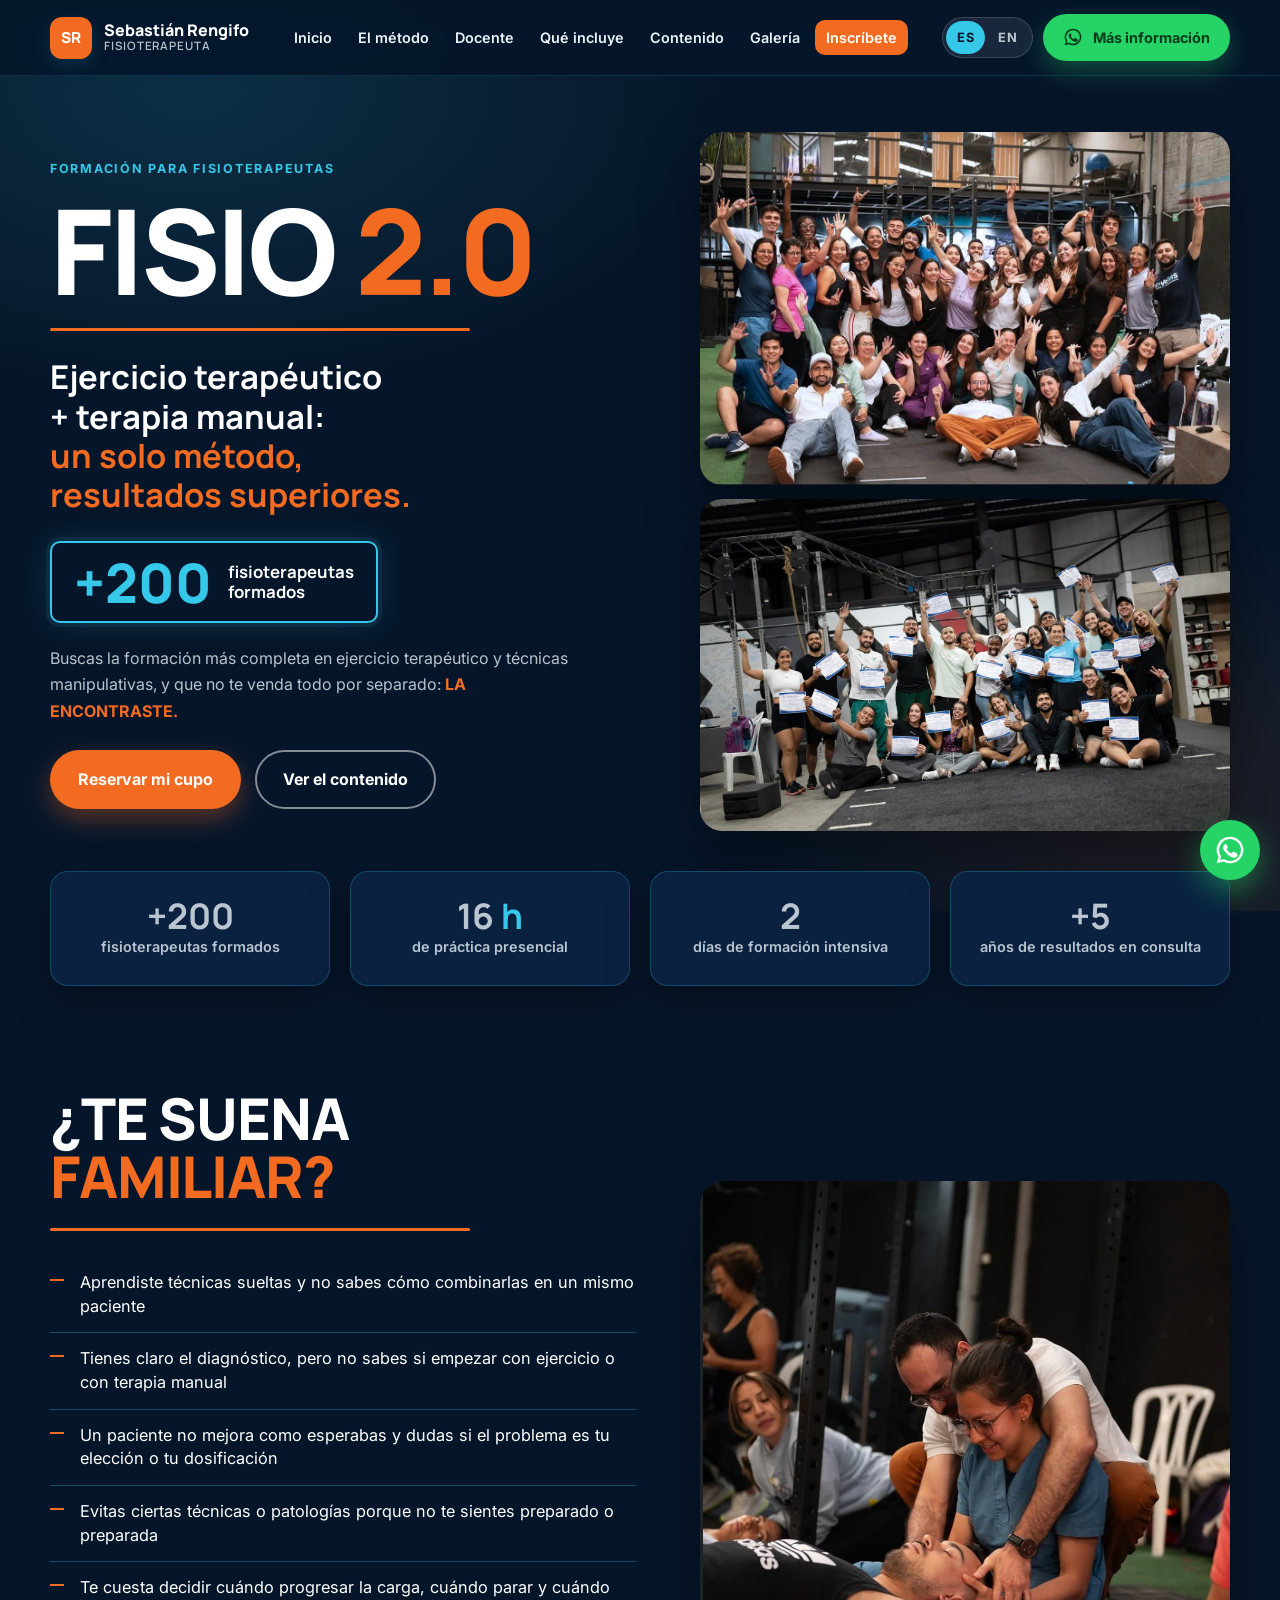
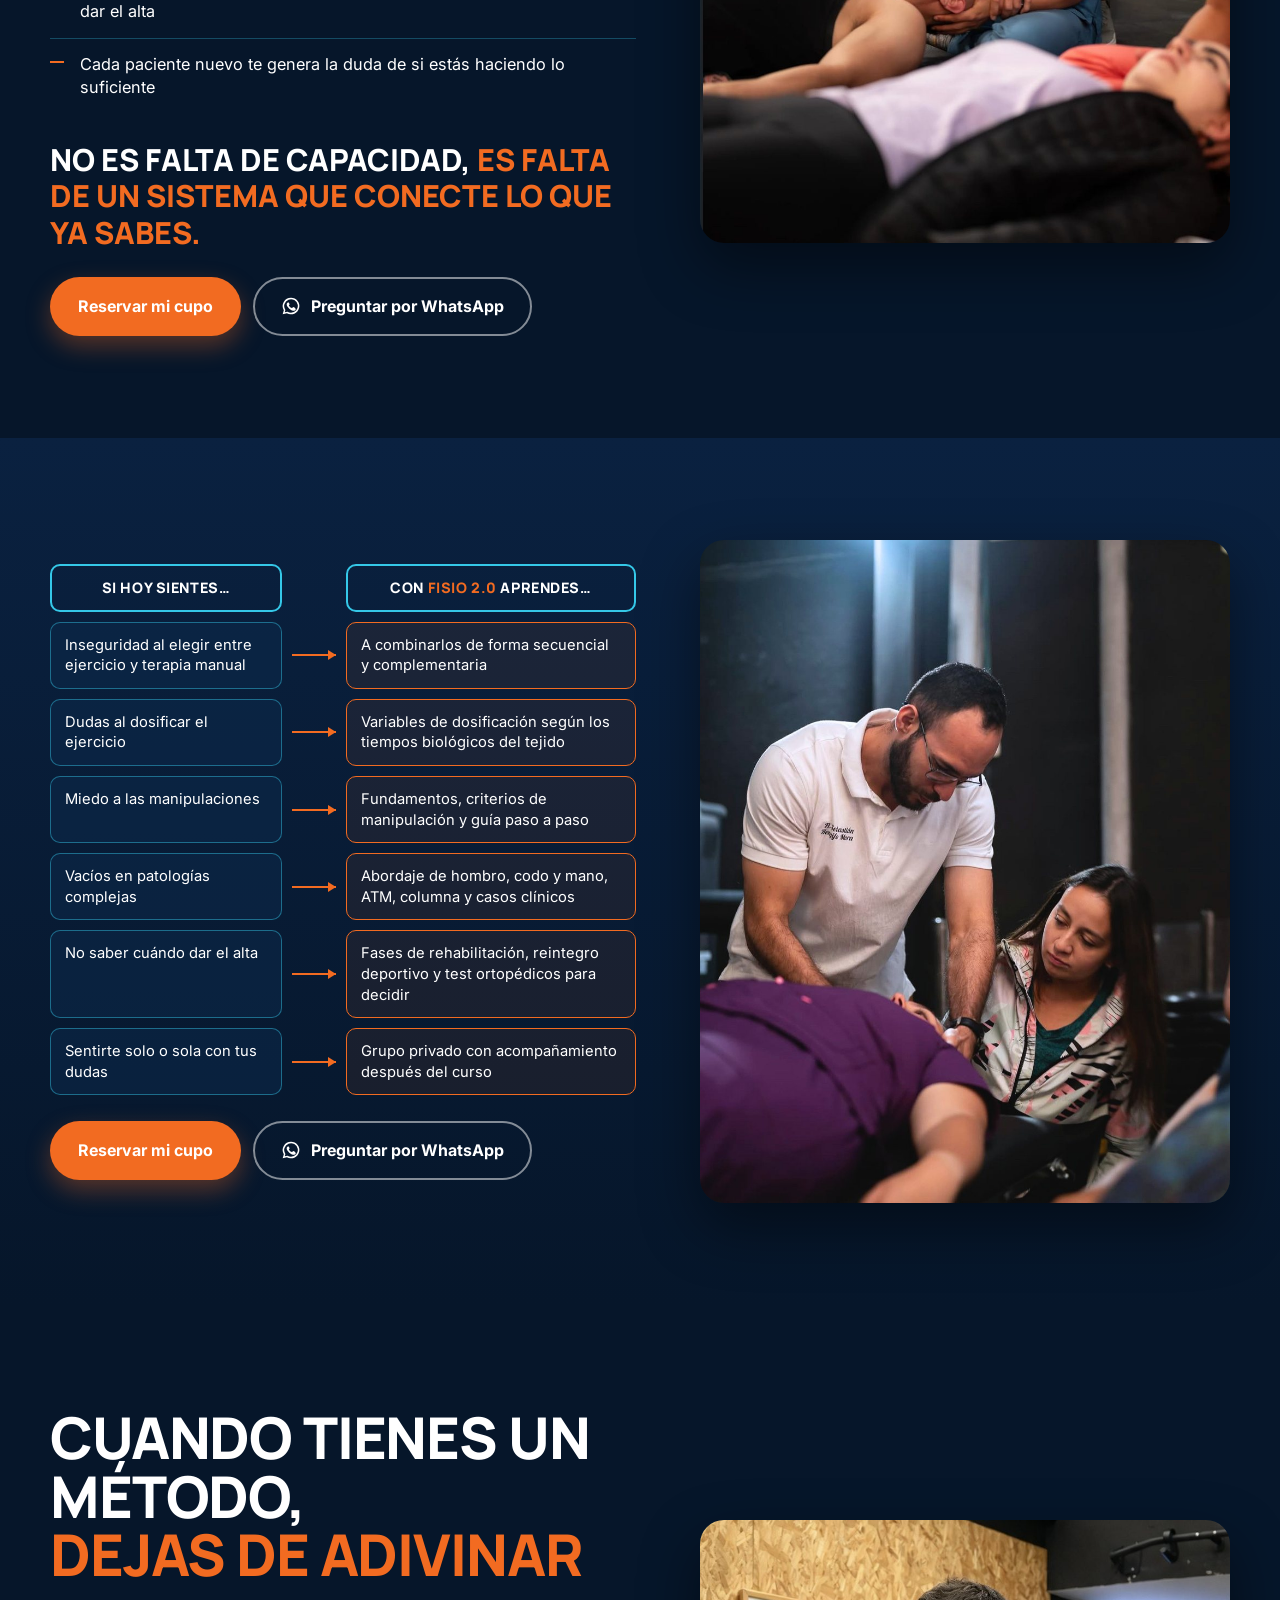
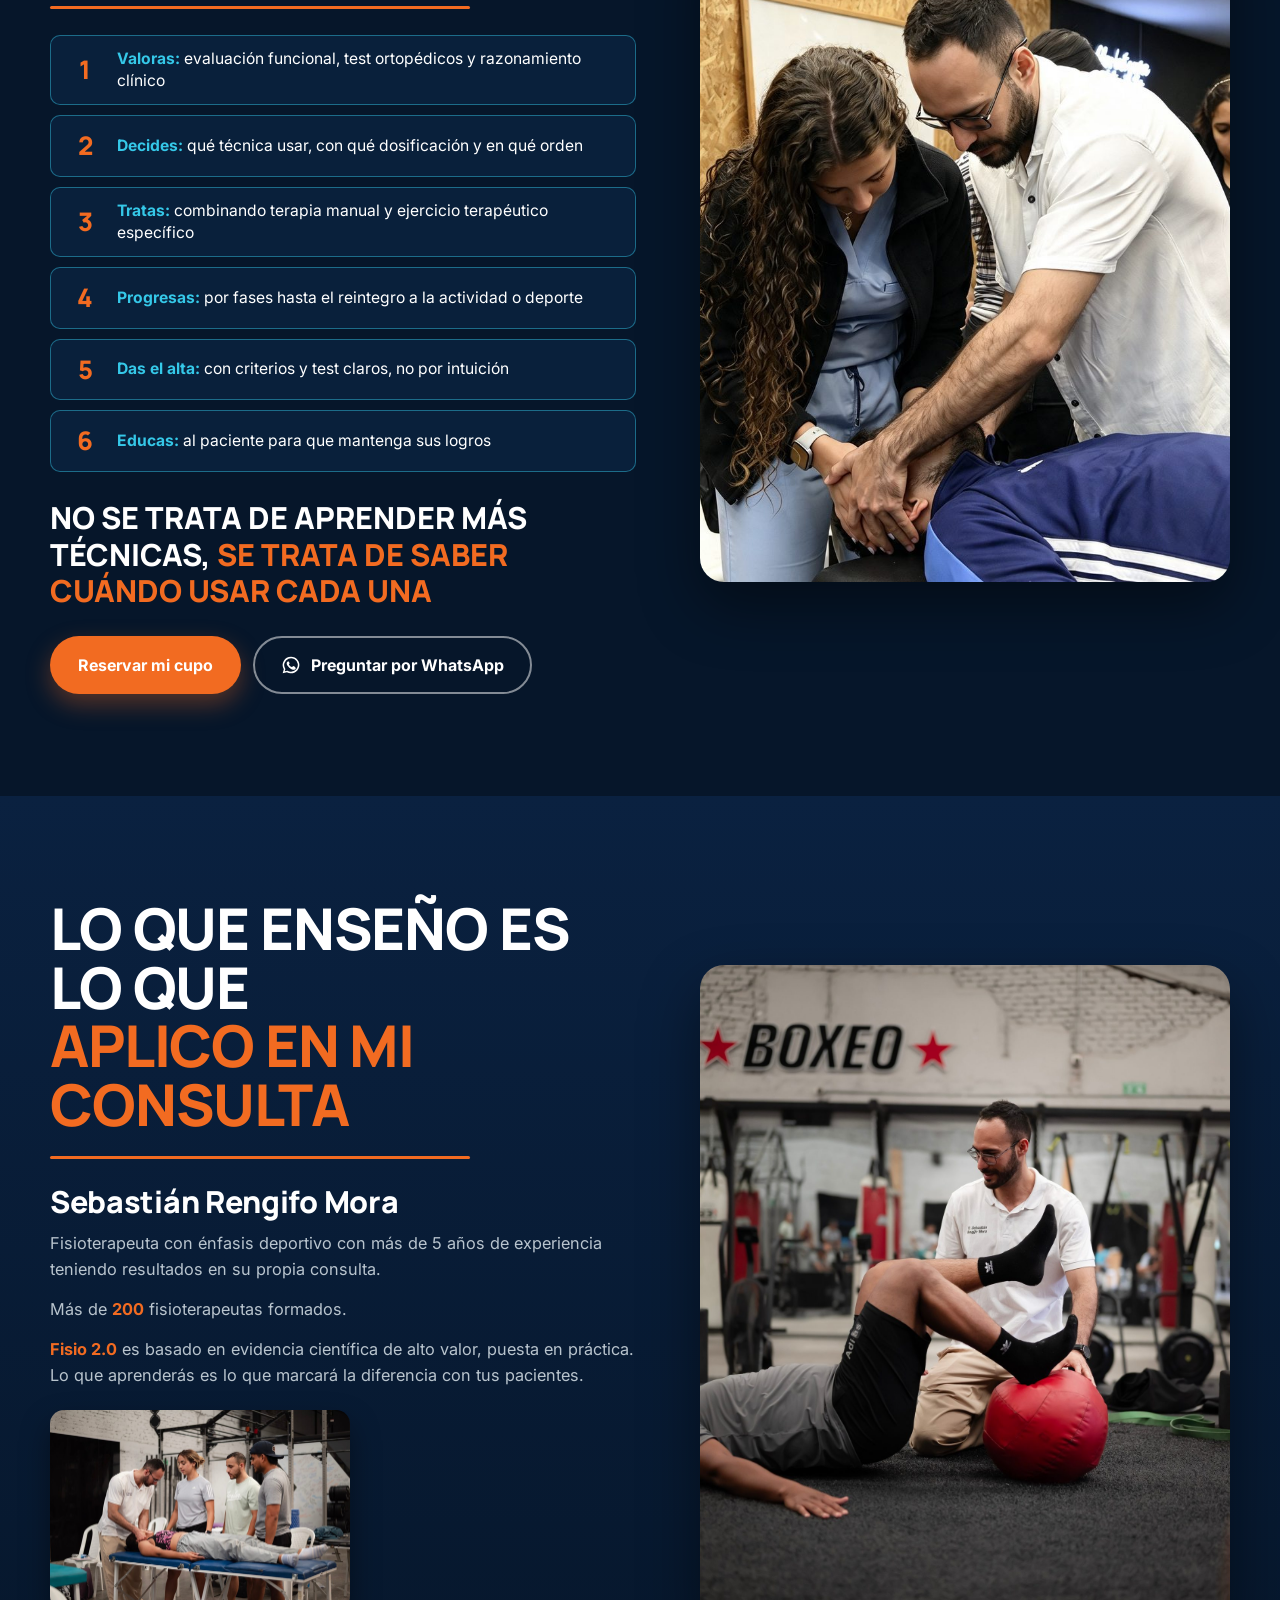
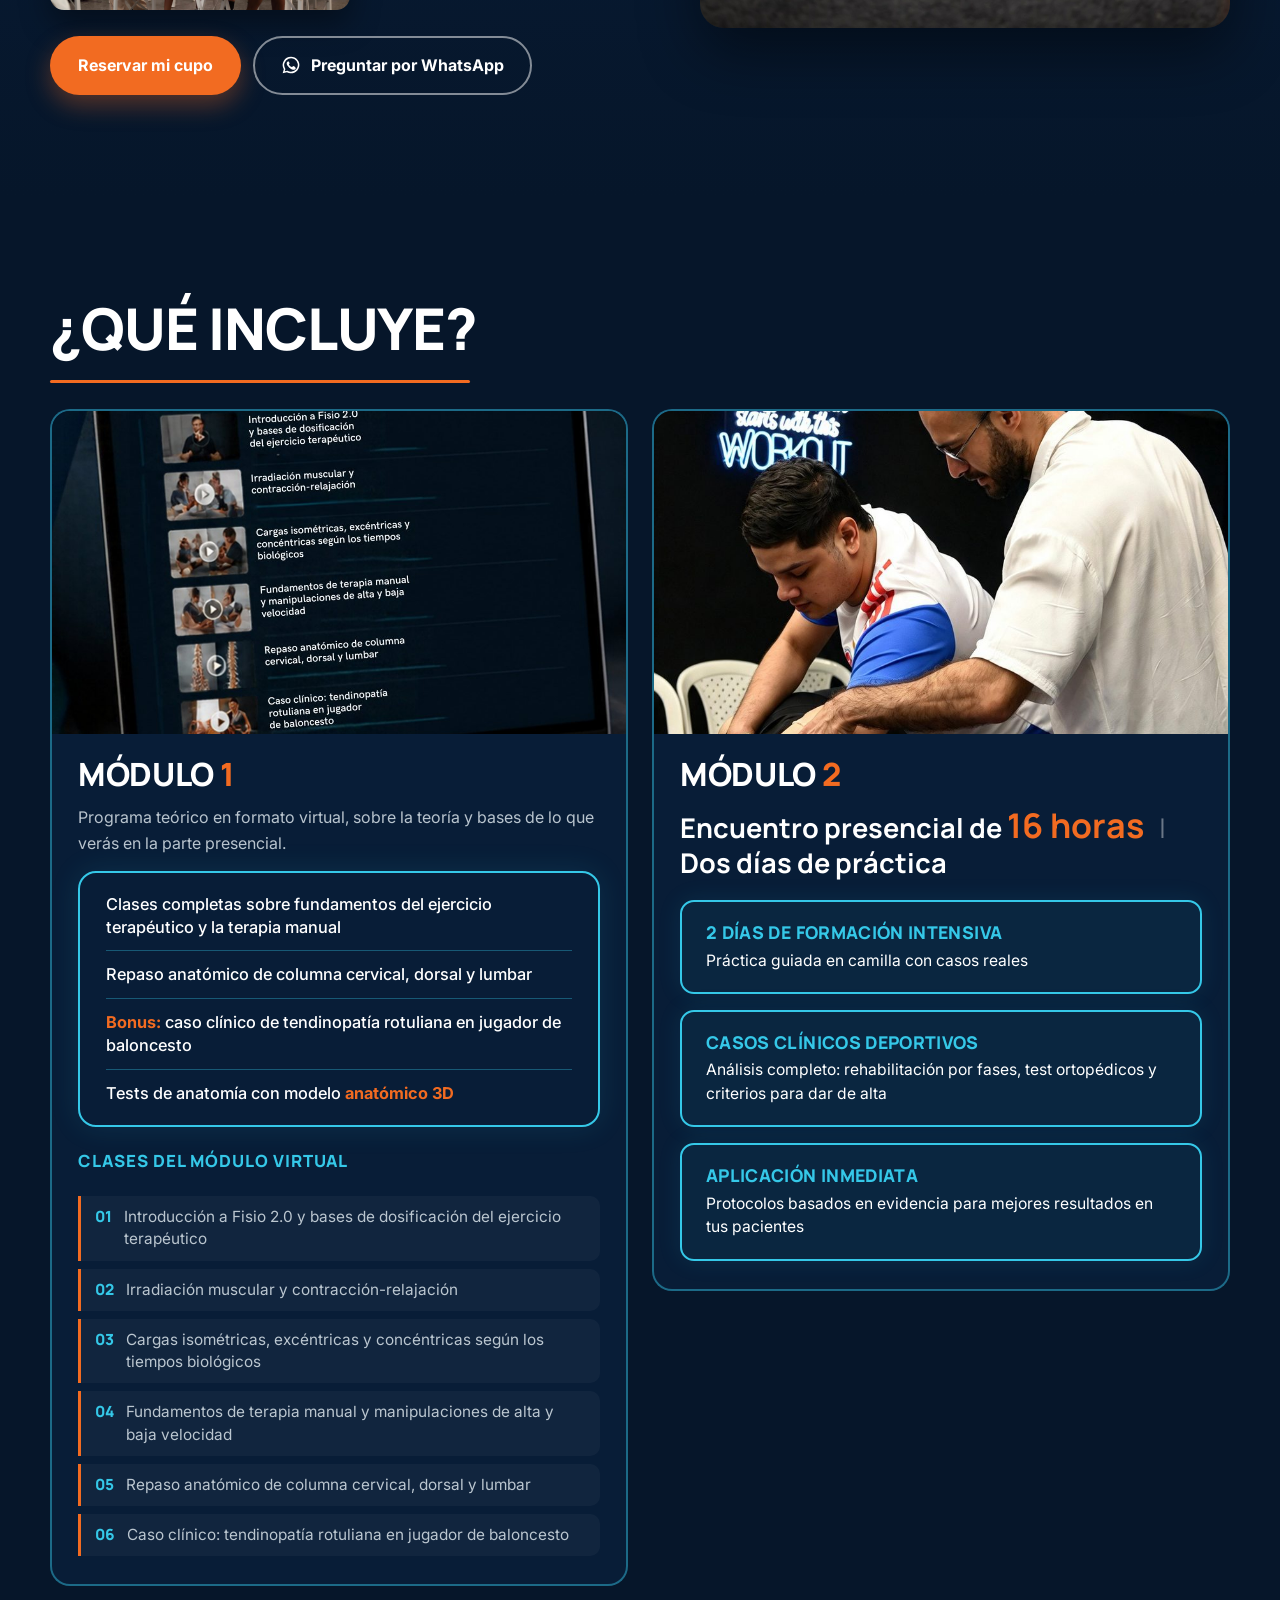
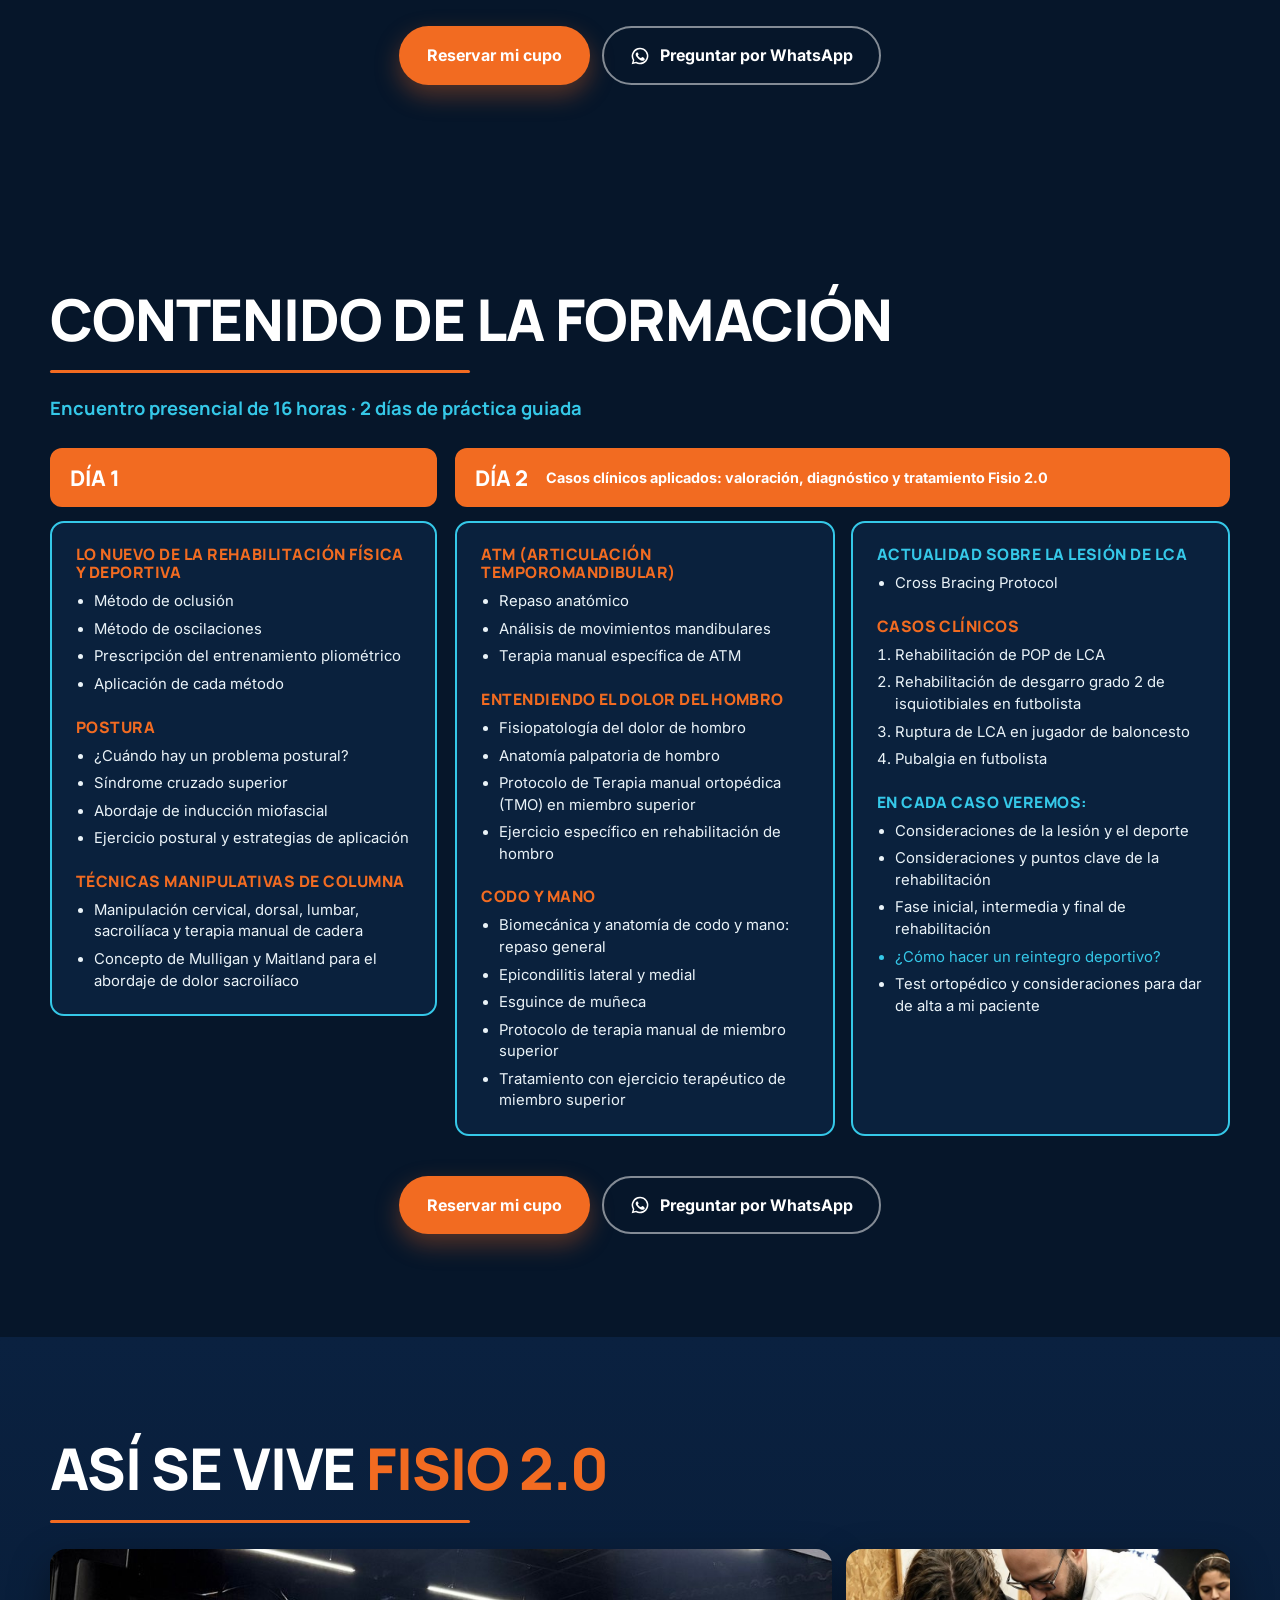
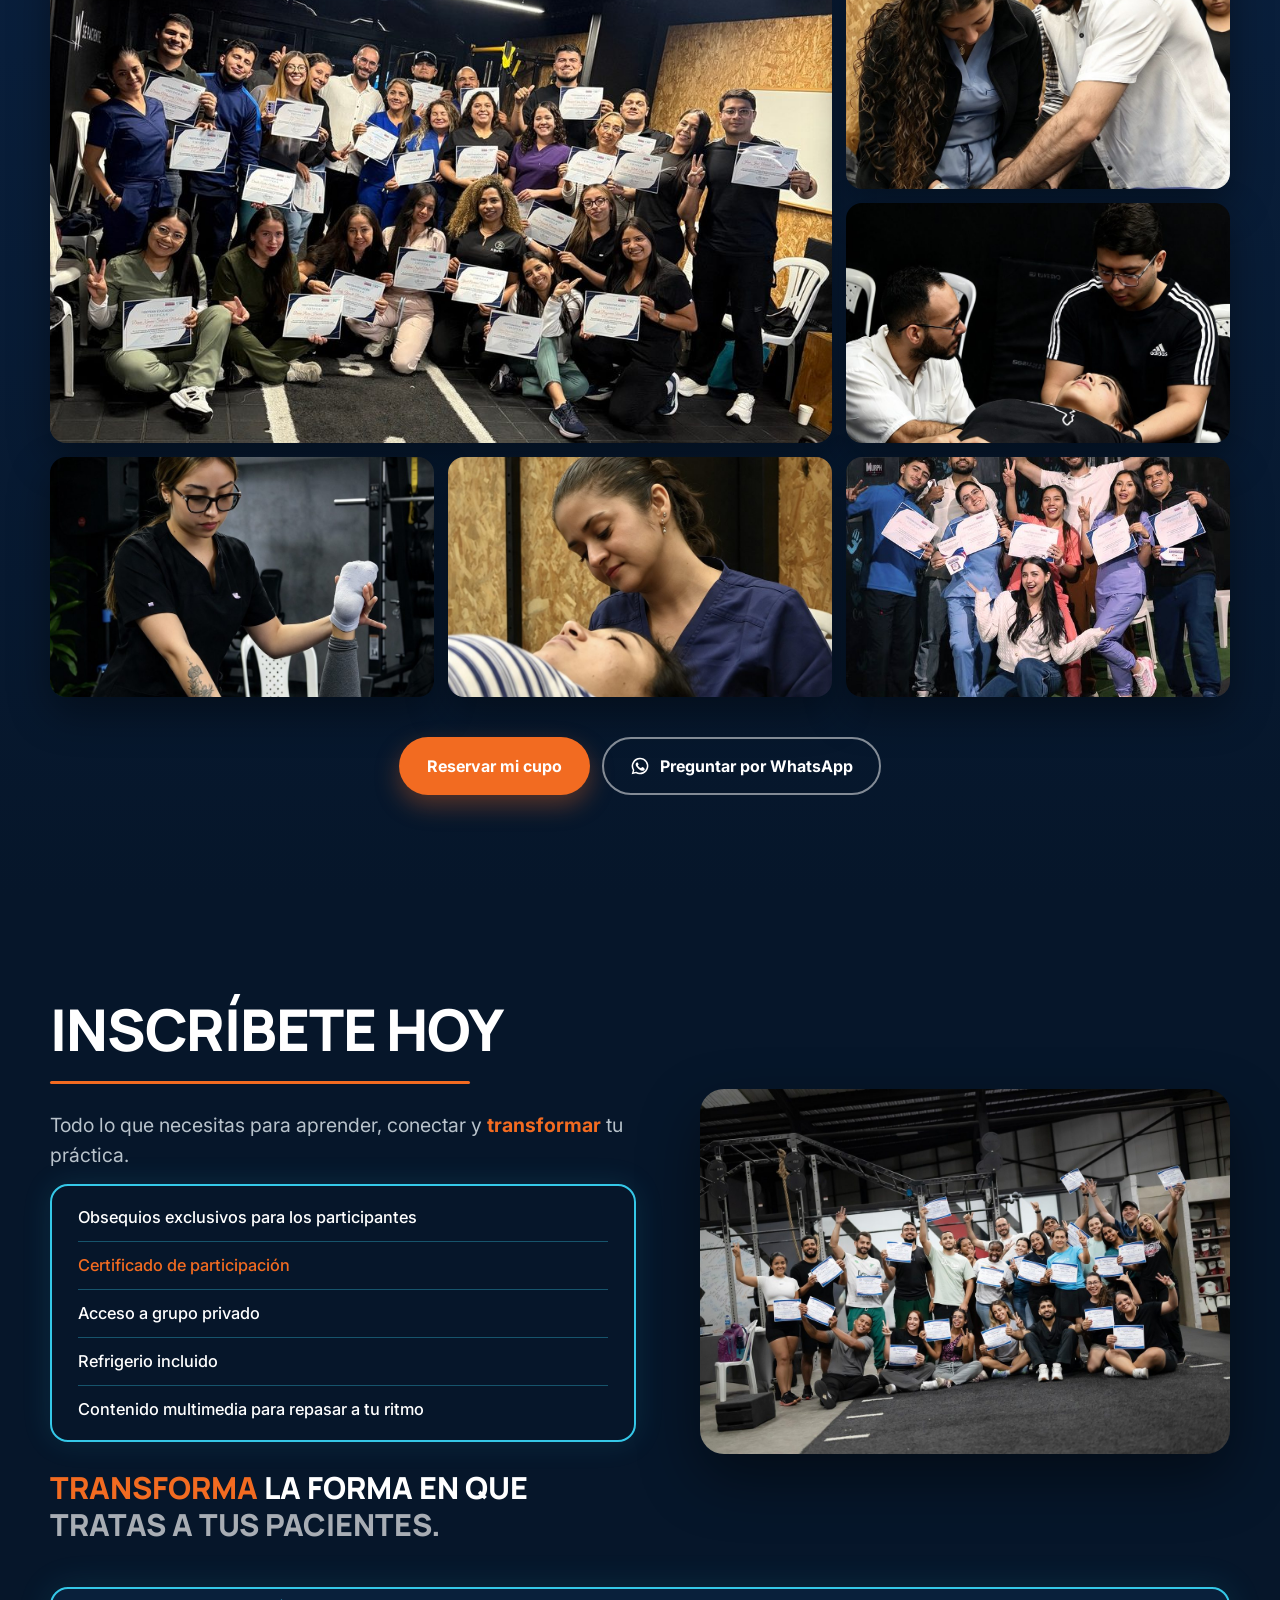
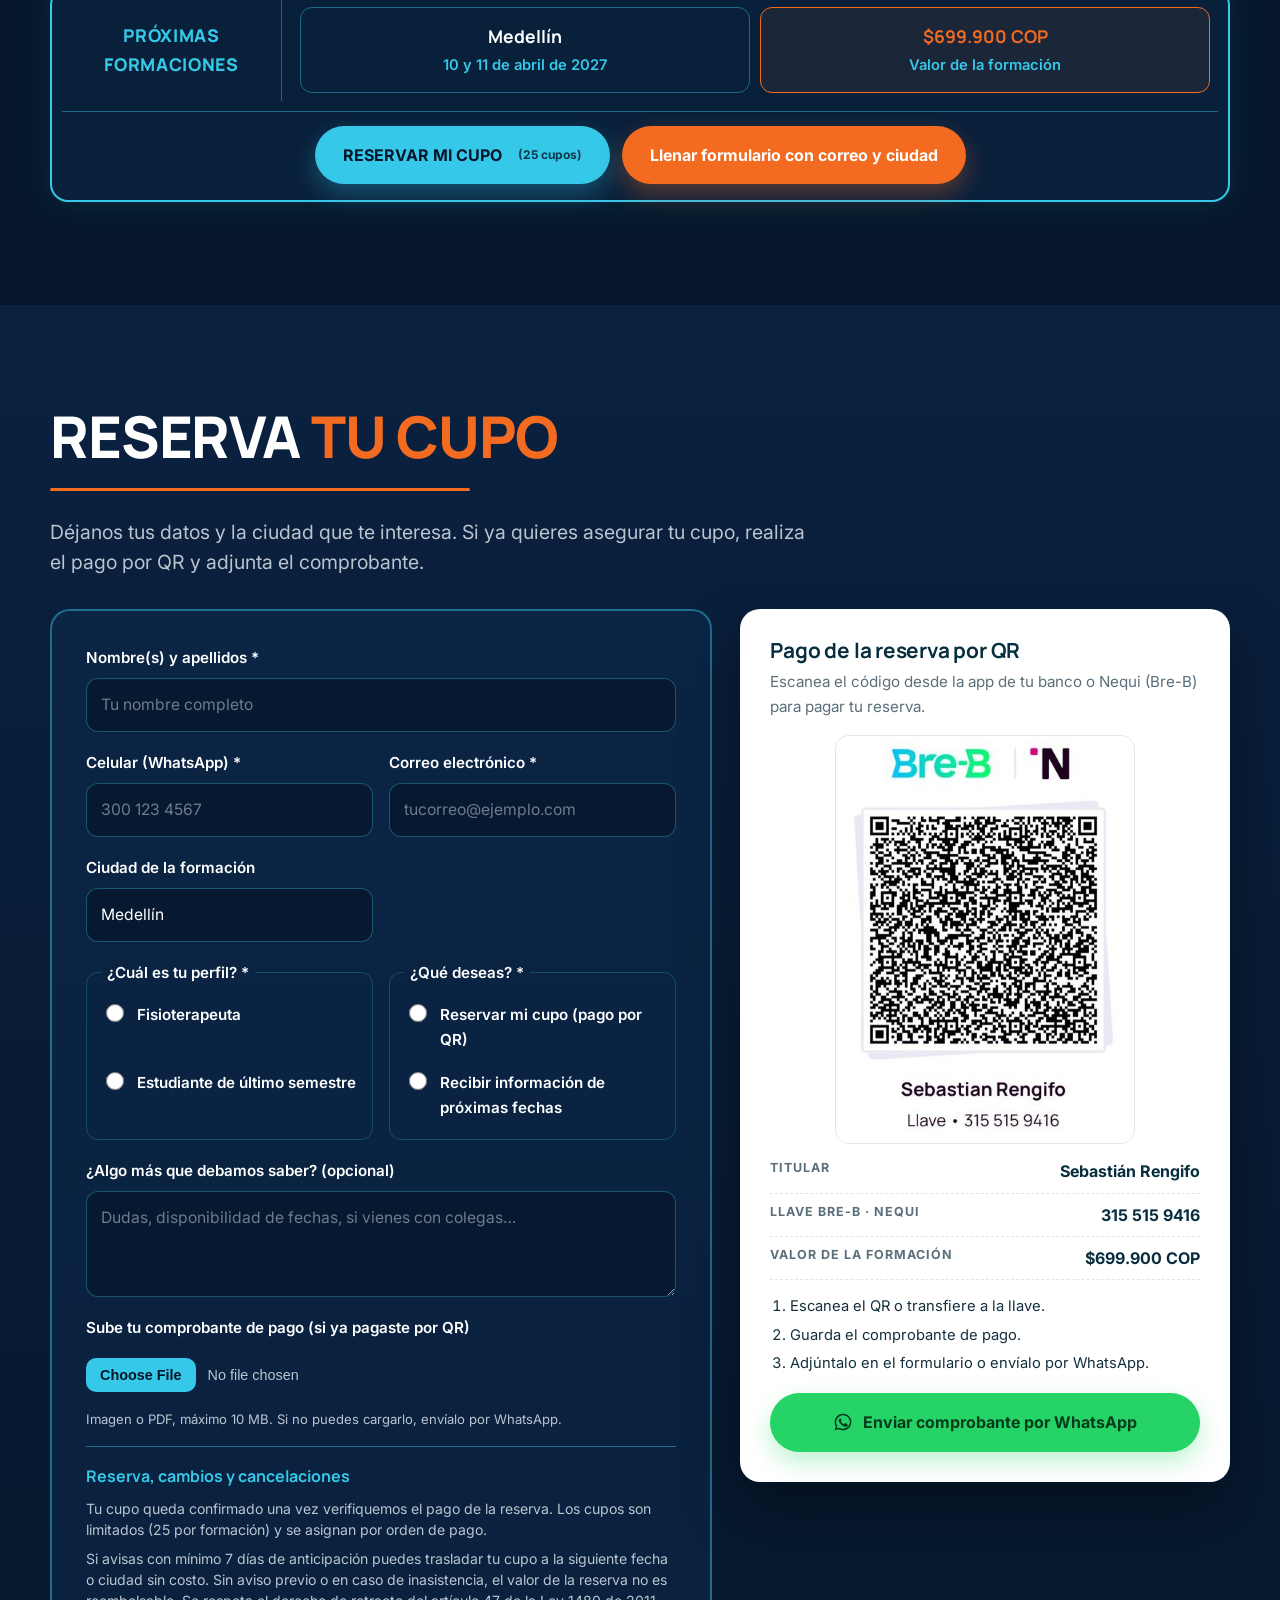
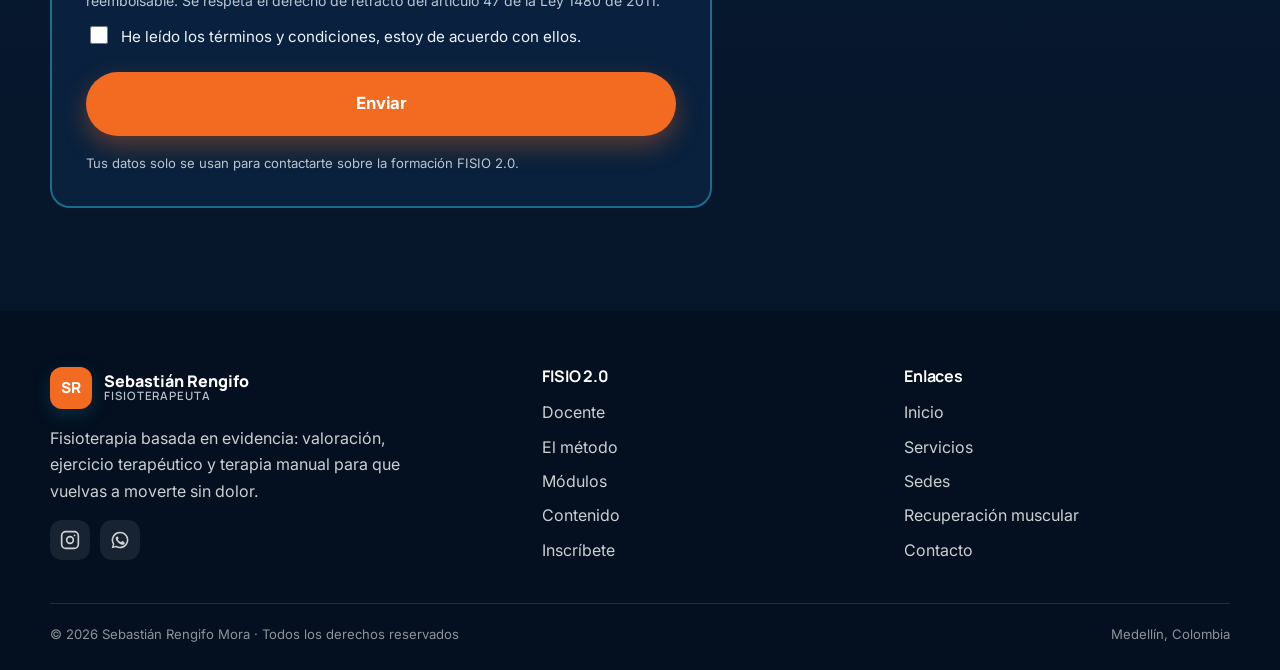
==== commit d13b381d: "Actualizacion de precio y fechas proximas" ====
--- a/cursos.html
+++ b/cursos.html
@@ -8,7 +8,9 @@
   <meta name="theme-color" content="#06162a">
   <meta property="og:title" content="Formación FISIO 2.0 · Sebastián Rengifo">
   <meta property="og:description" content="Ejercicio terapéutico + terapia manual: un solo método, resultados superiores. +200 fisioterapeutas formados.">
-  <meta property="og:image" content="assets/img/cursos/brochure-grupo.jpg">
+  <meta property="og:url" content="https://www.fisiosebastianrengifo.com/cursos.html">
+  <meta property="og:image" content="https://www.fisiosebastianrengifo.com/assets/img/cursos/brochure-grupo.jpg">
+  <link rel="canonical" href="https://www.fisiosebastianrengifo.com/cursos.html">
   <link rel="icon" href="assets/favicon.svg" type="image/svg+xml">
   <link rel="preconnect" href="https://fonts.googleapis.com">
   <link rel="preconnect" href="https://fonts.gstatic.com" crossorigin>
@@ -481,7 +483,7 @@
         <dl class="f2-pay-data">
           <div><dt data-i18n="f2.pay.holder">Titular</dt><dd>Sebastián Rengifo</dd></div>
           <div><dt data-i18n="f2.pay.key">Llave Bre-B · Nequi</dt><dd>315 515 9416</dd></div>
-          <div><dt data-i18n="f2.pay.amount">Valor</dt><dd data-cfg-lang="course.price">Te lo confirmamos por WhatsApp</dd></div>
+          <div><dt data-i18n="f2.pay.amount">Valor de la formación</dt><dd data-cfg-lang="course.price">Te lo confirmamos por WhatsApp</dd></div>
         </dl>
         <ol class="f2-pay-steps">
           <li data-i18n="f2.pay.s1">Escanea el QR o transfiere a la llave.</li>
--- a/css/styles.css
+++ b/css/styles.css
@@ -573,6 +573,8 @@
 .f2-next-city { border: 1px solid var(--f2-line); border-radius: 12px; padding: 14px 16px; text-align: center; }
 .f2-next-city strong { display: block; font-family: var(--font-head); color: #fff; font-size: 1.1rem; }
 .f2-next-city span { color: var(--f2-cyan); font-weight: 600; font-size: .92rem; }
+.f2-next-price { border-color: var(--f2-orange); background: rgba(242,107,33,.08); }
+.f2-next-price strong { color: var(--f2-orange); }
 .f2-next-actions { grid-column: 1 / -1; border-top: 1px solid var(--f2-line); padding: 14px 8px 6px; display: flex; flex-wrap: wrap; gap: 12px; justify-content: center; }
 
 /* Formulario + pago */
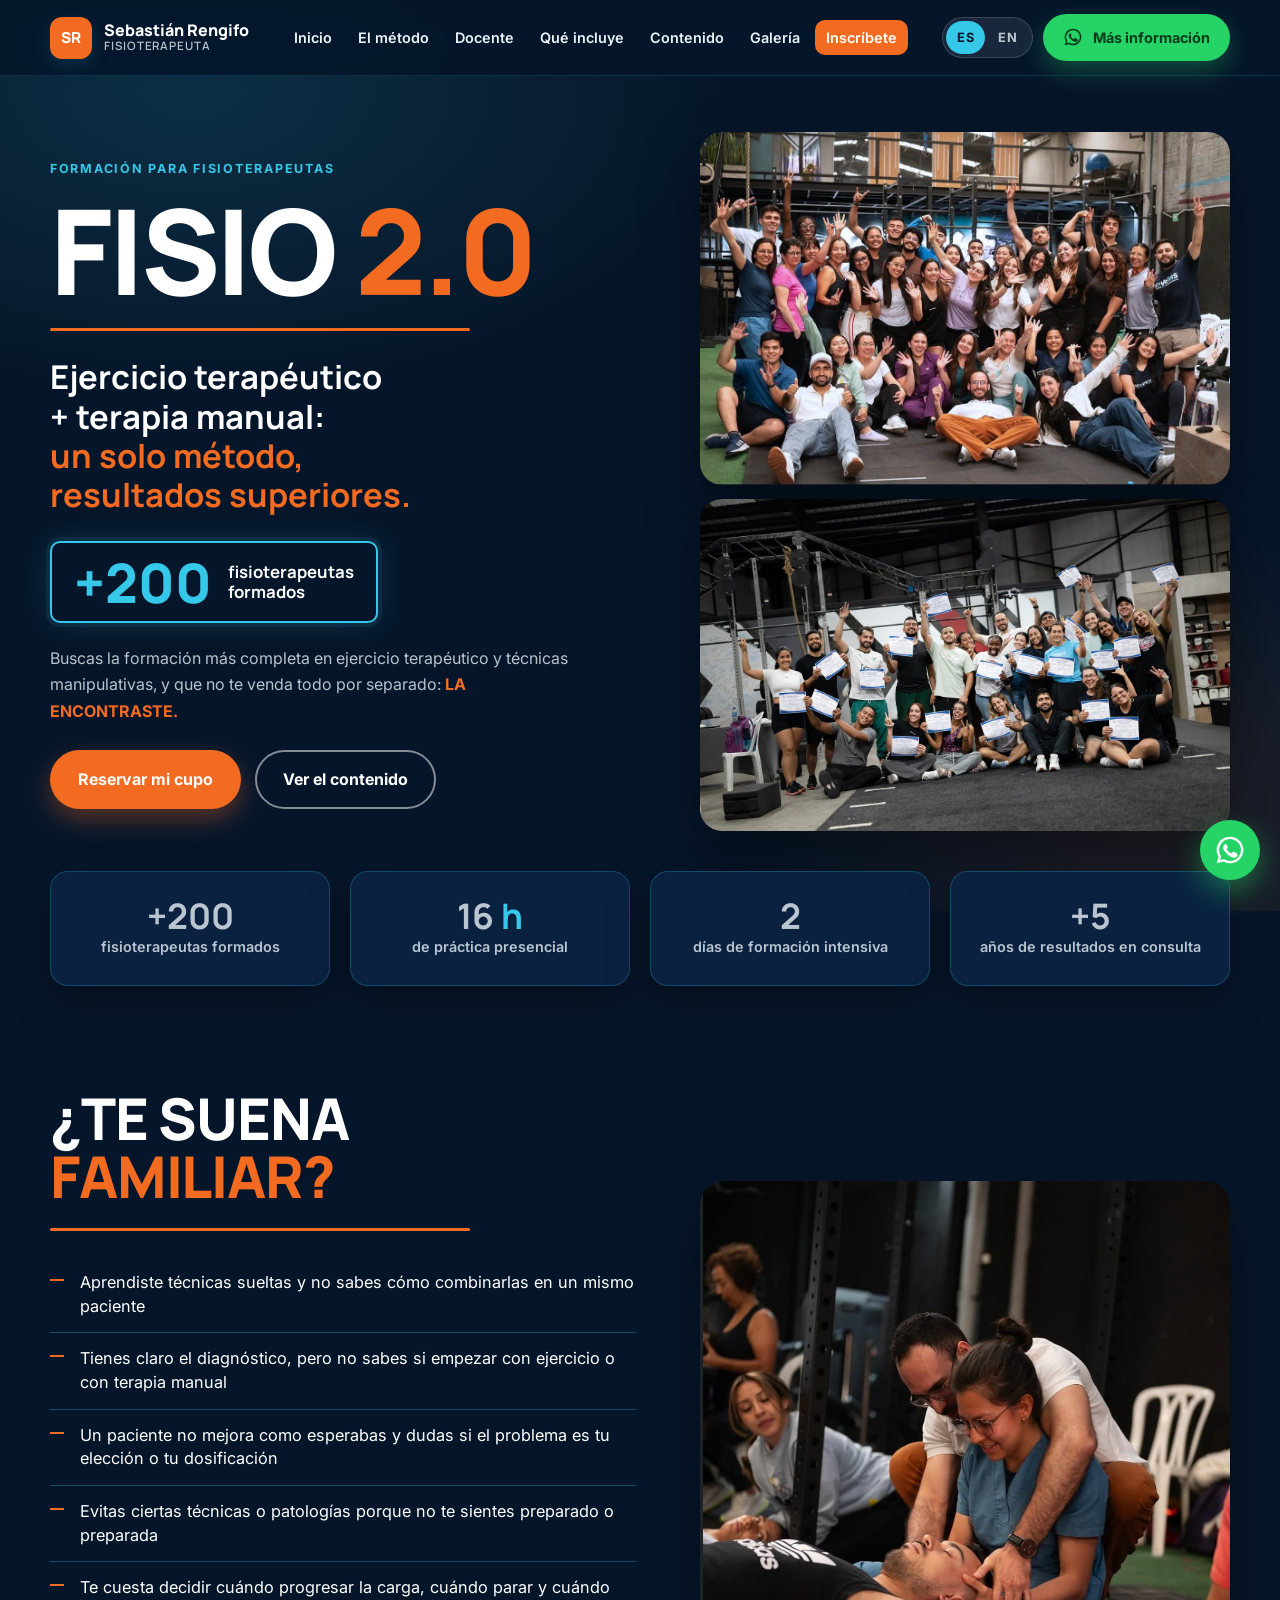
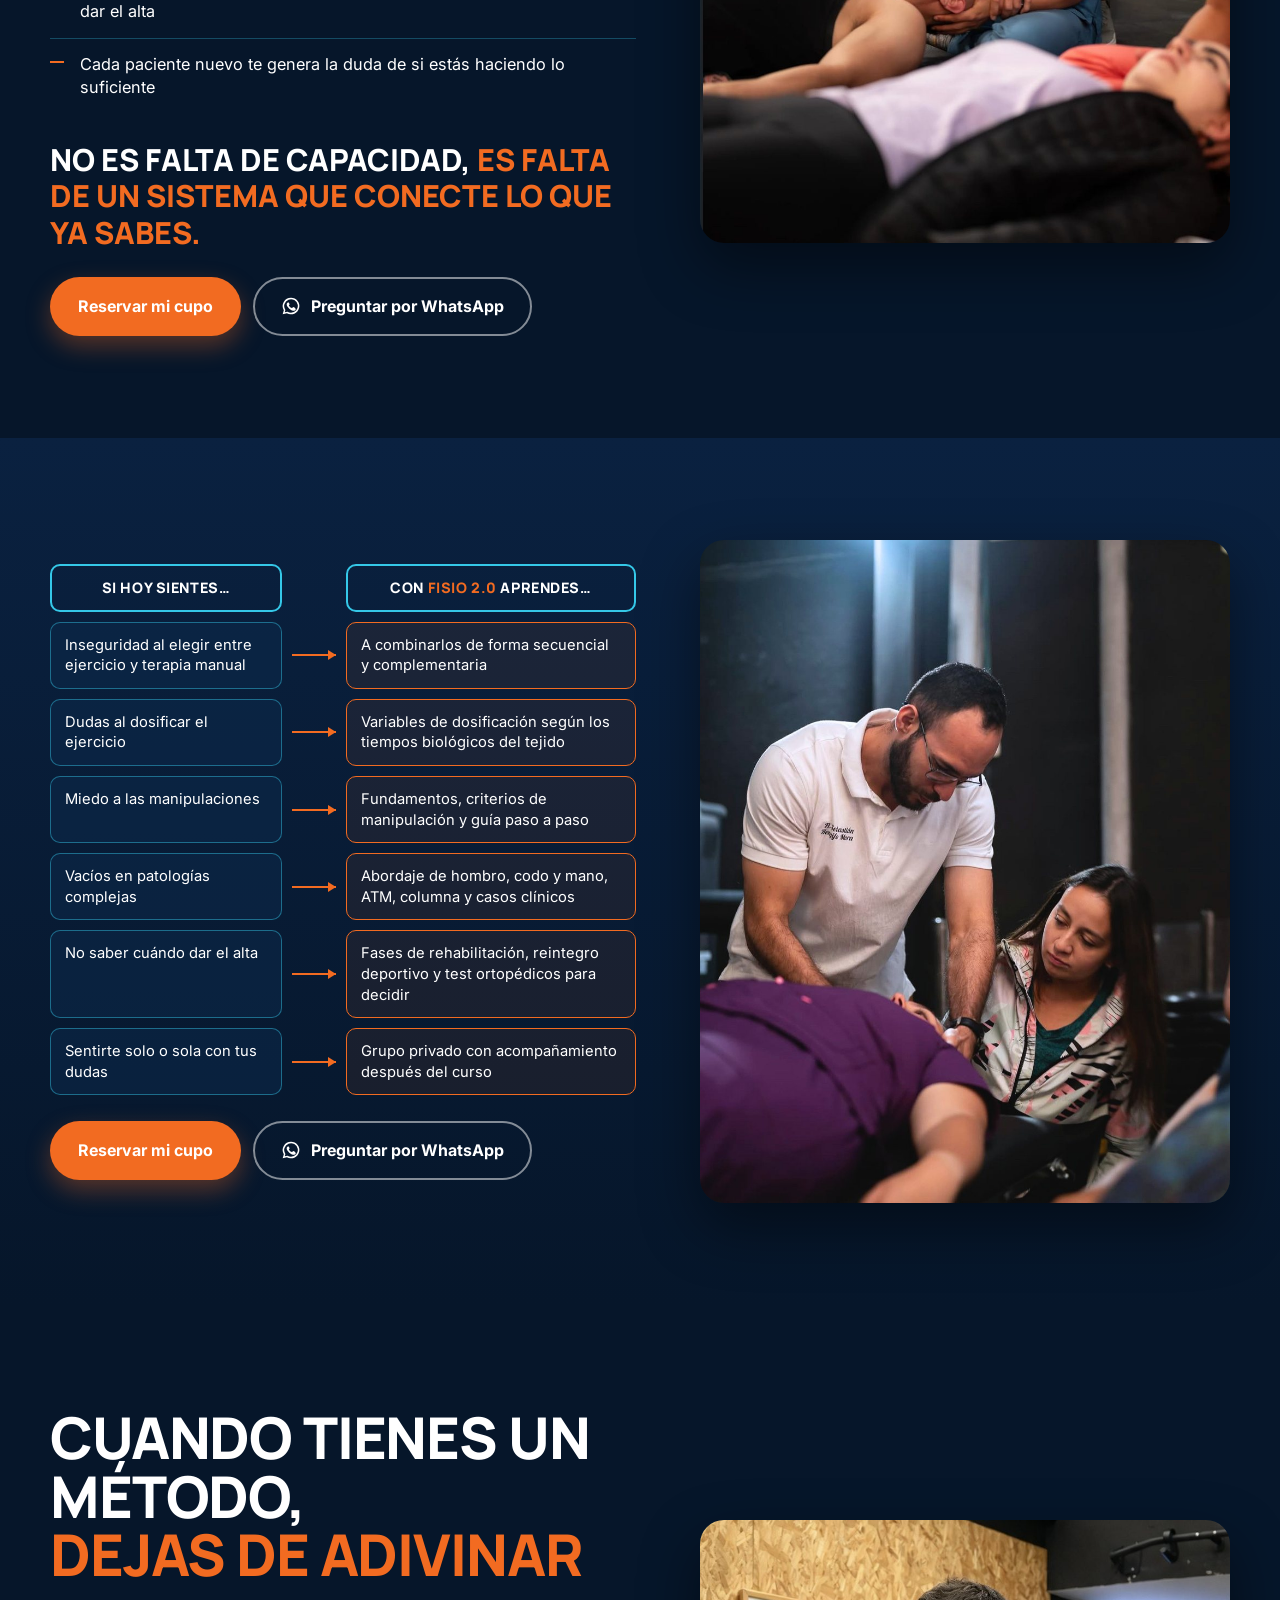
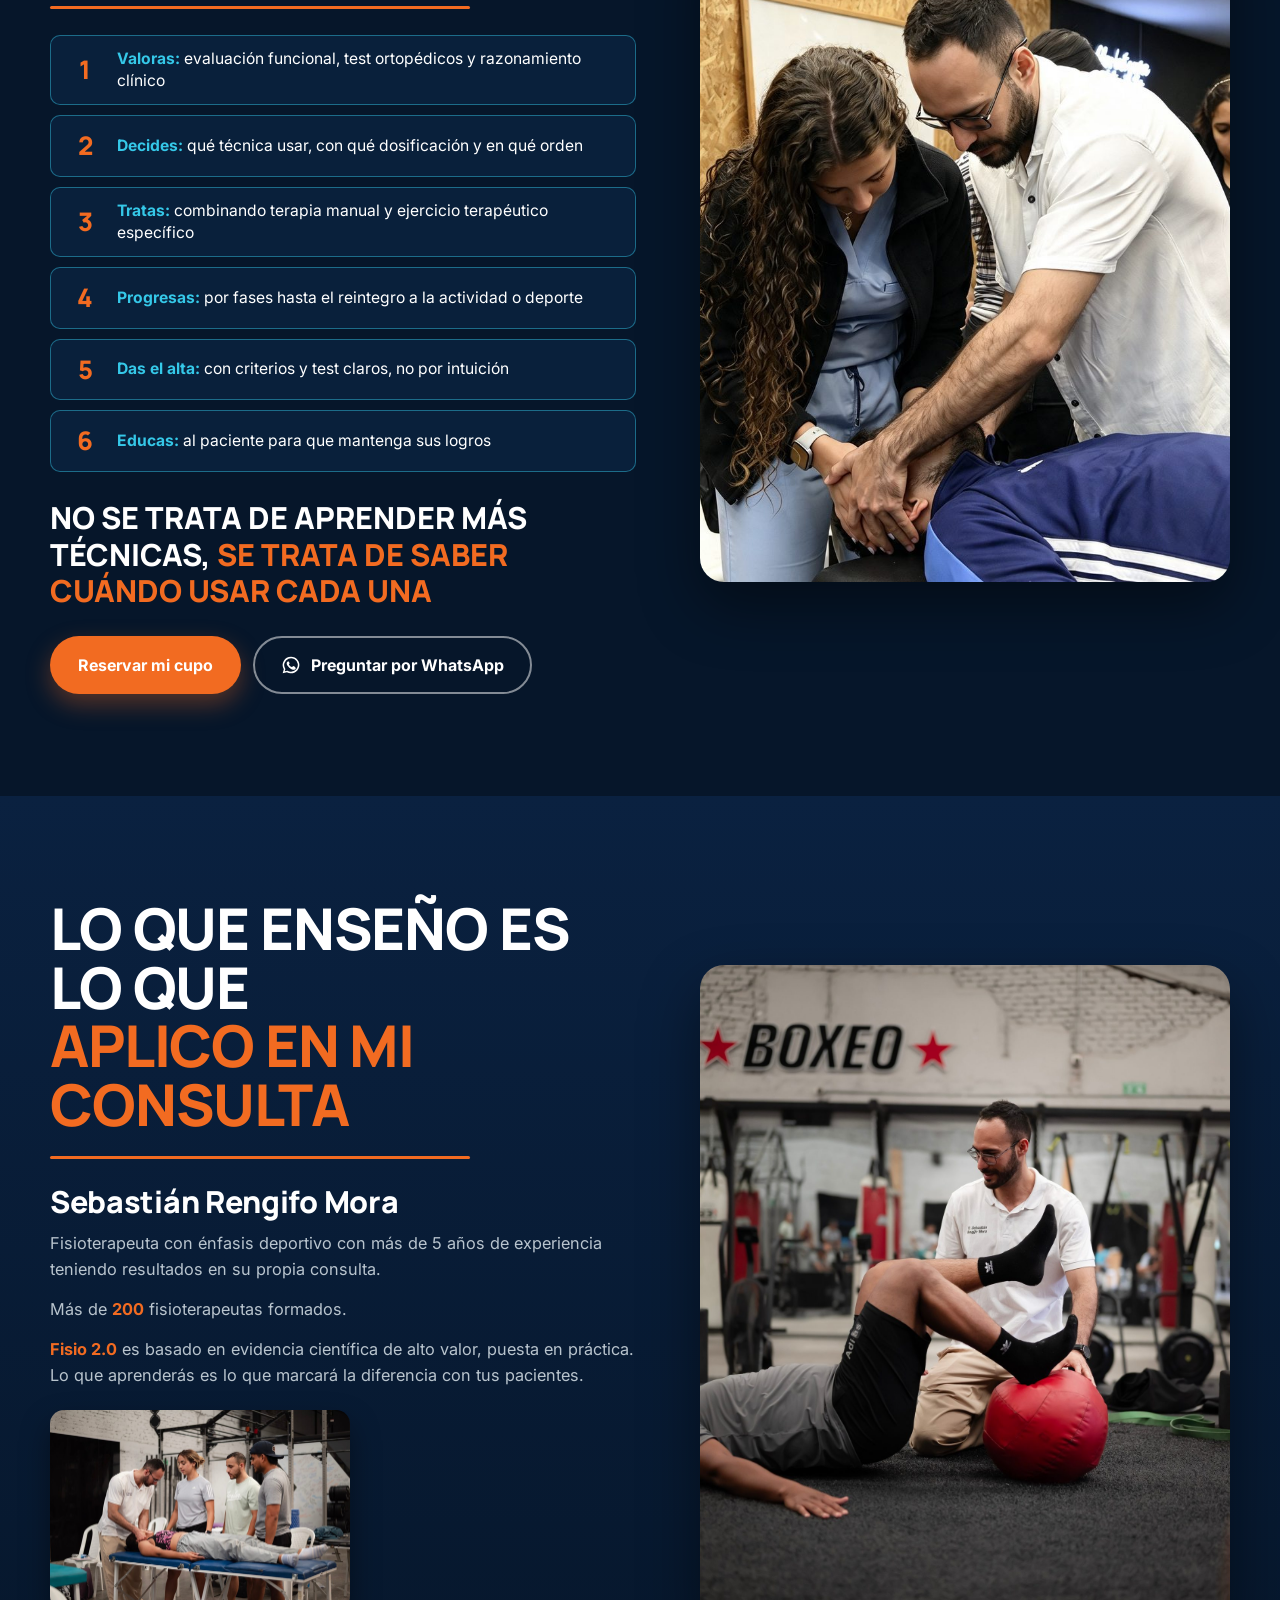
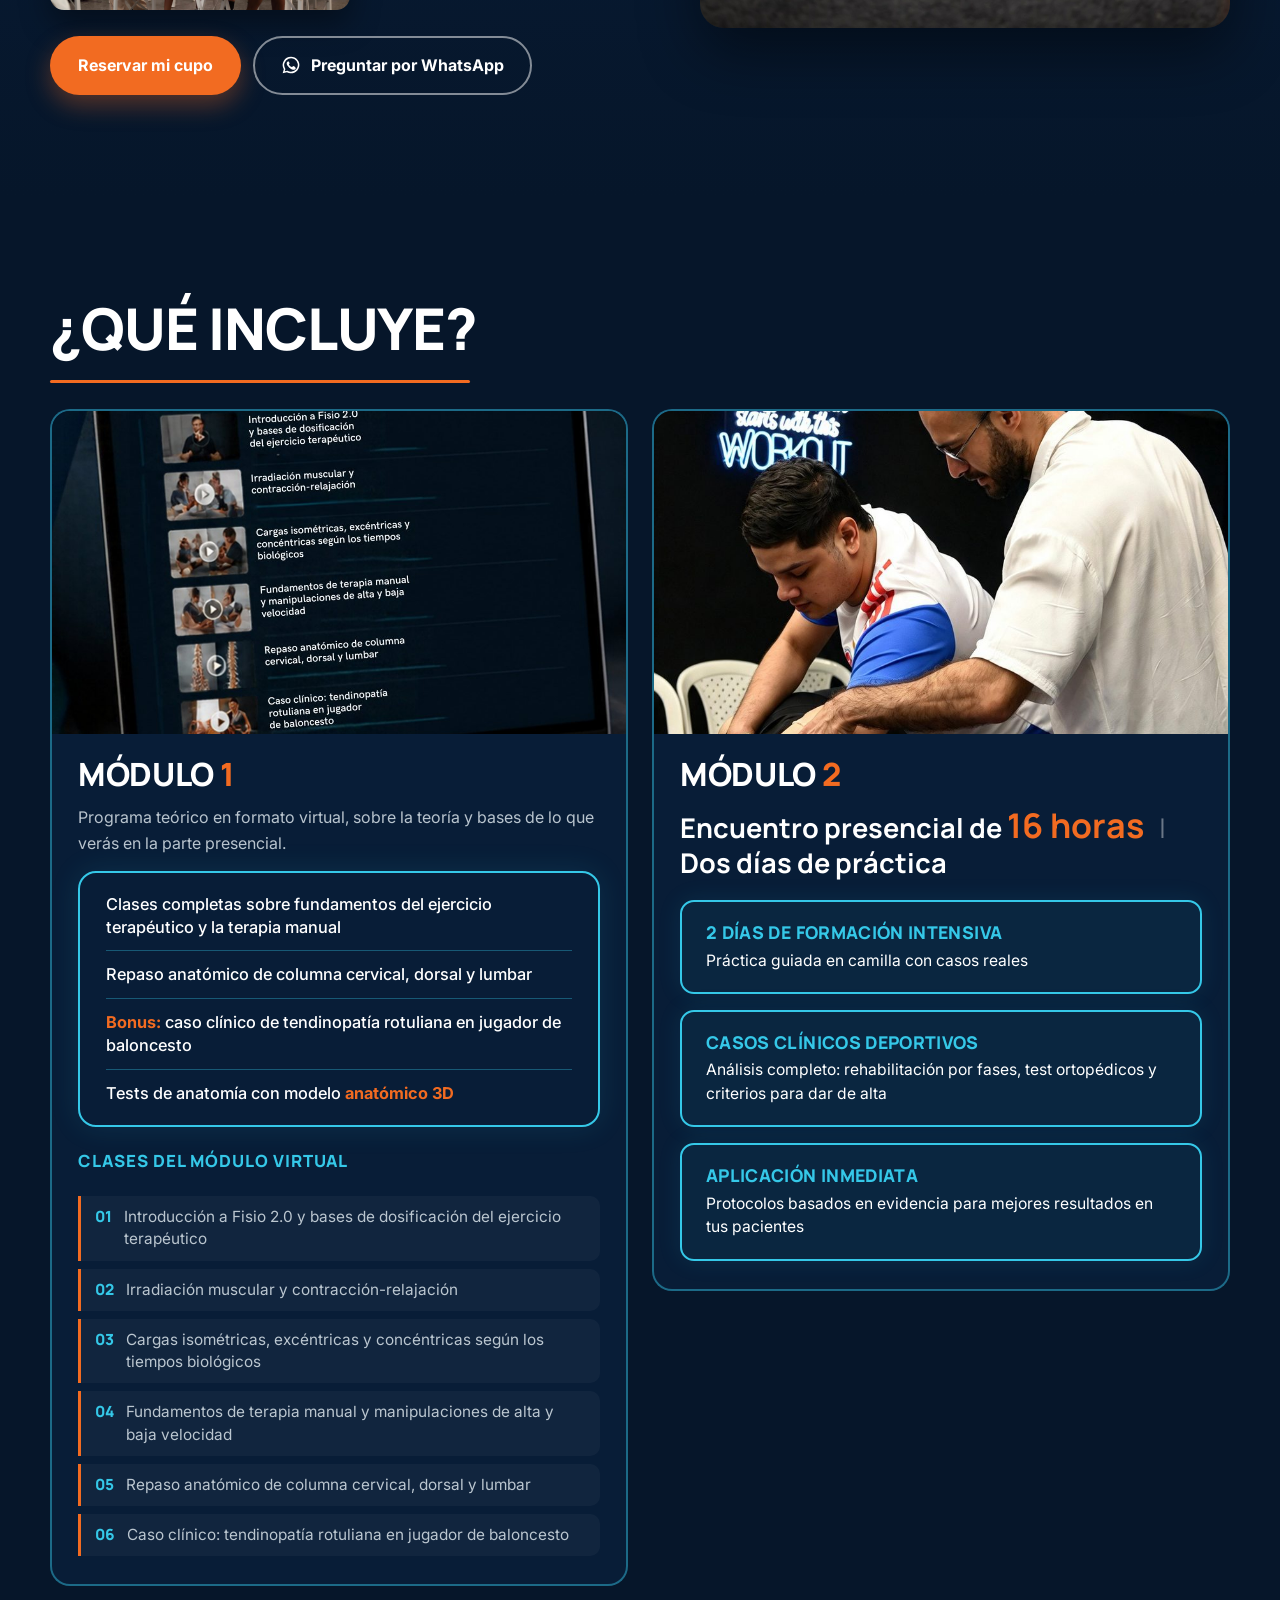
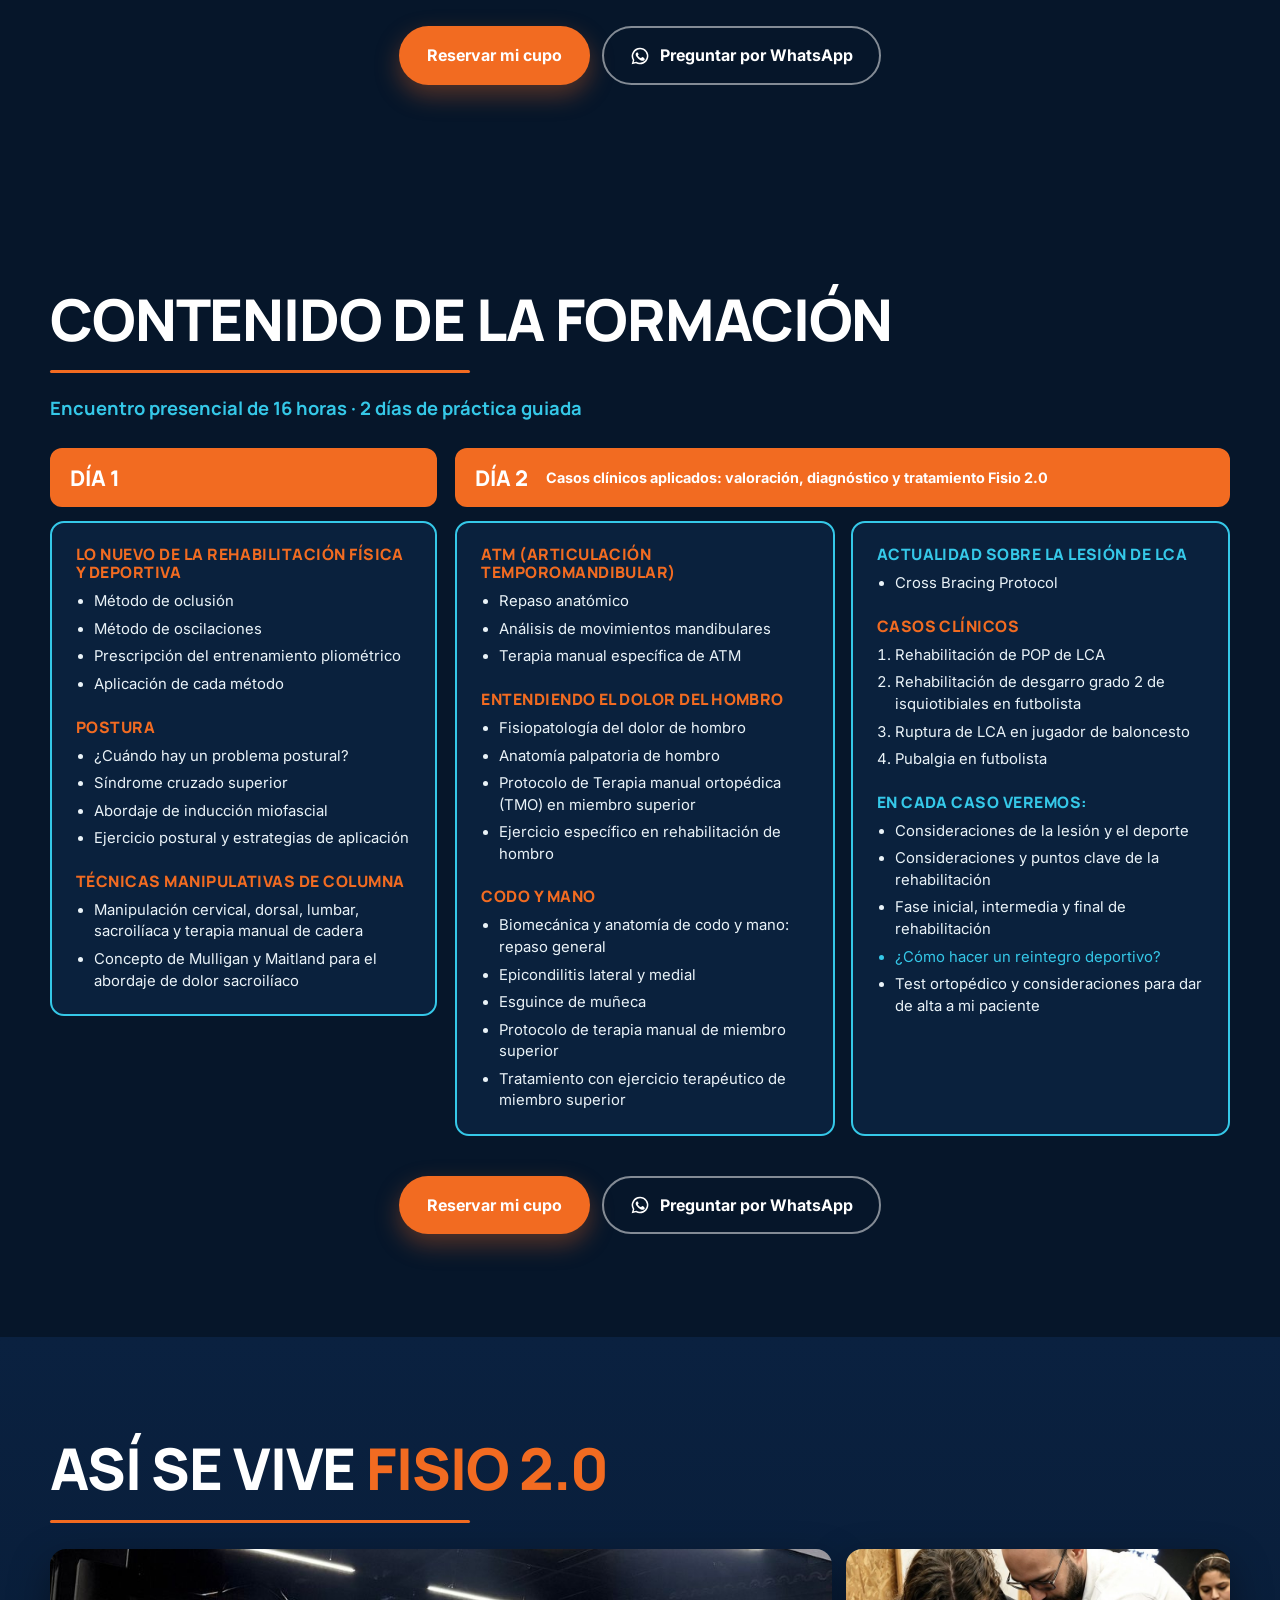
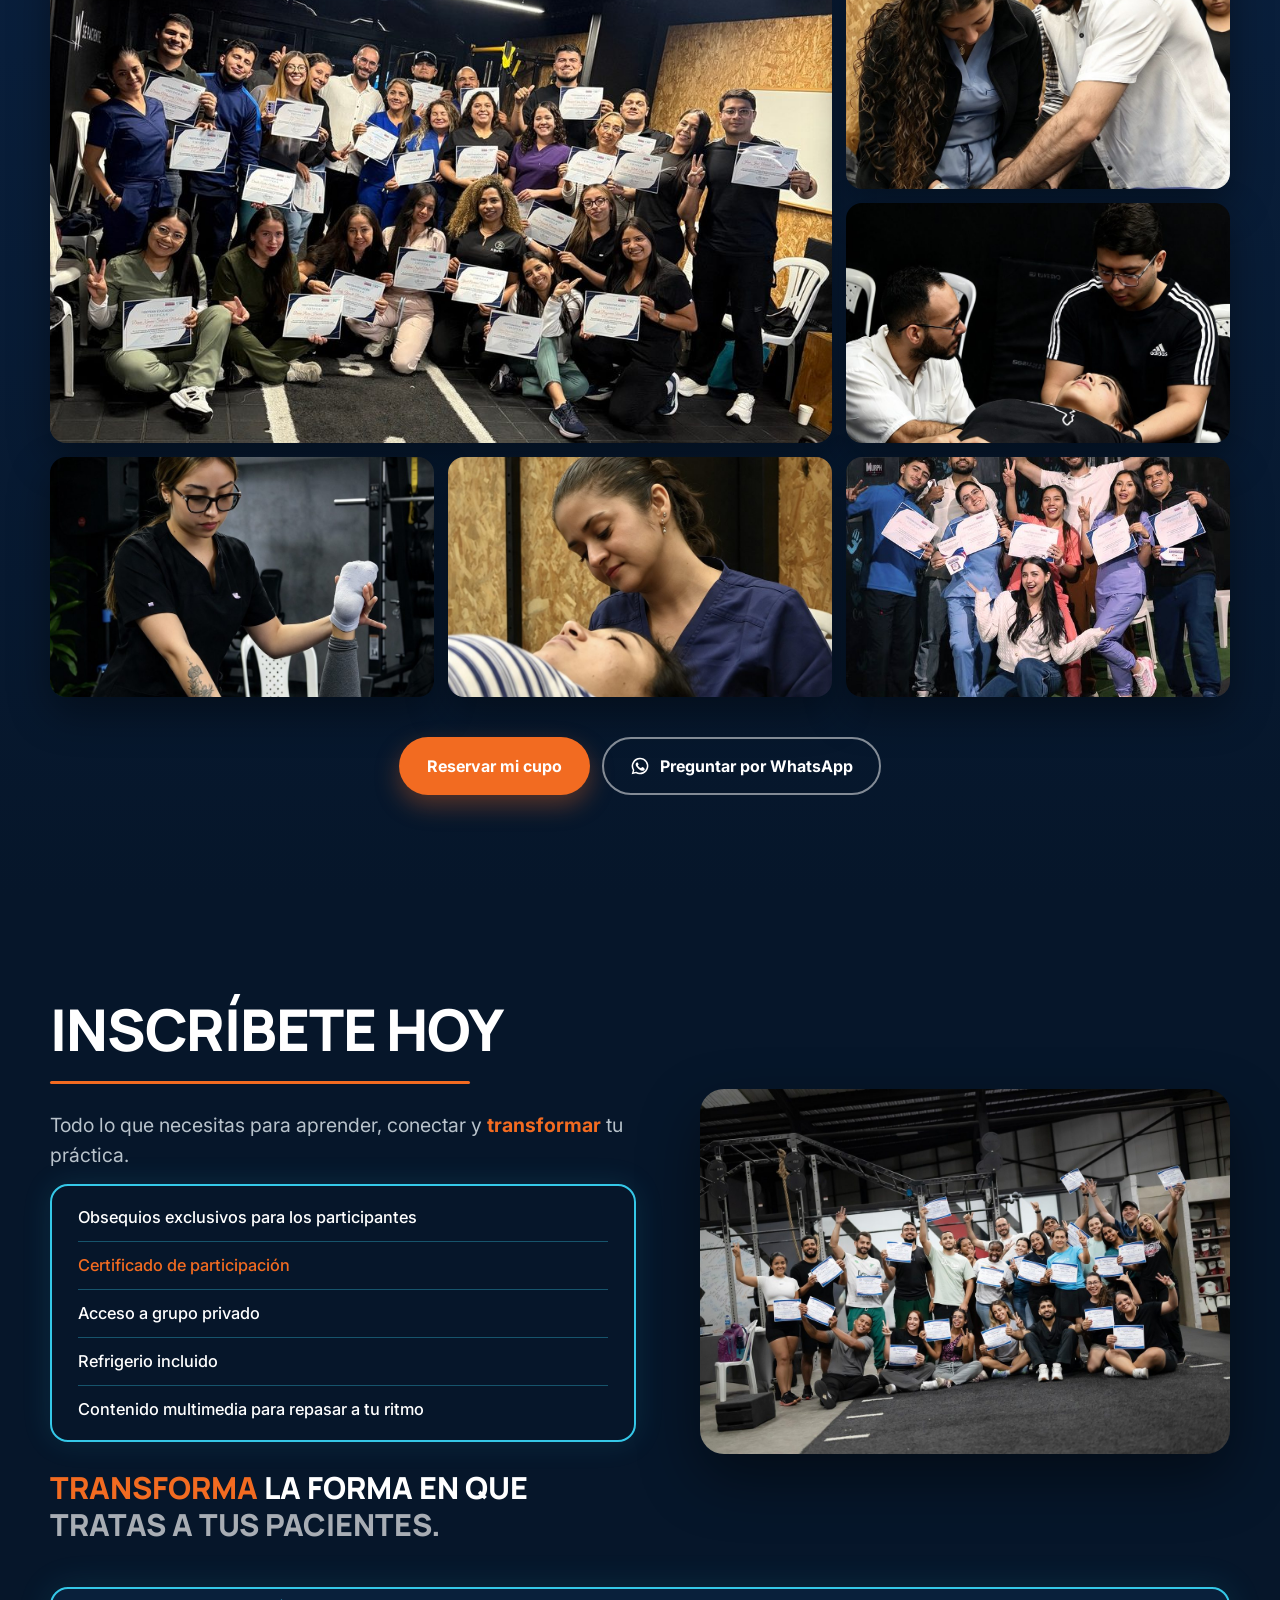
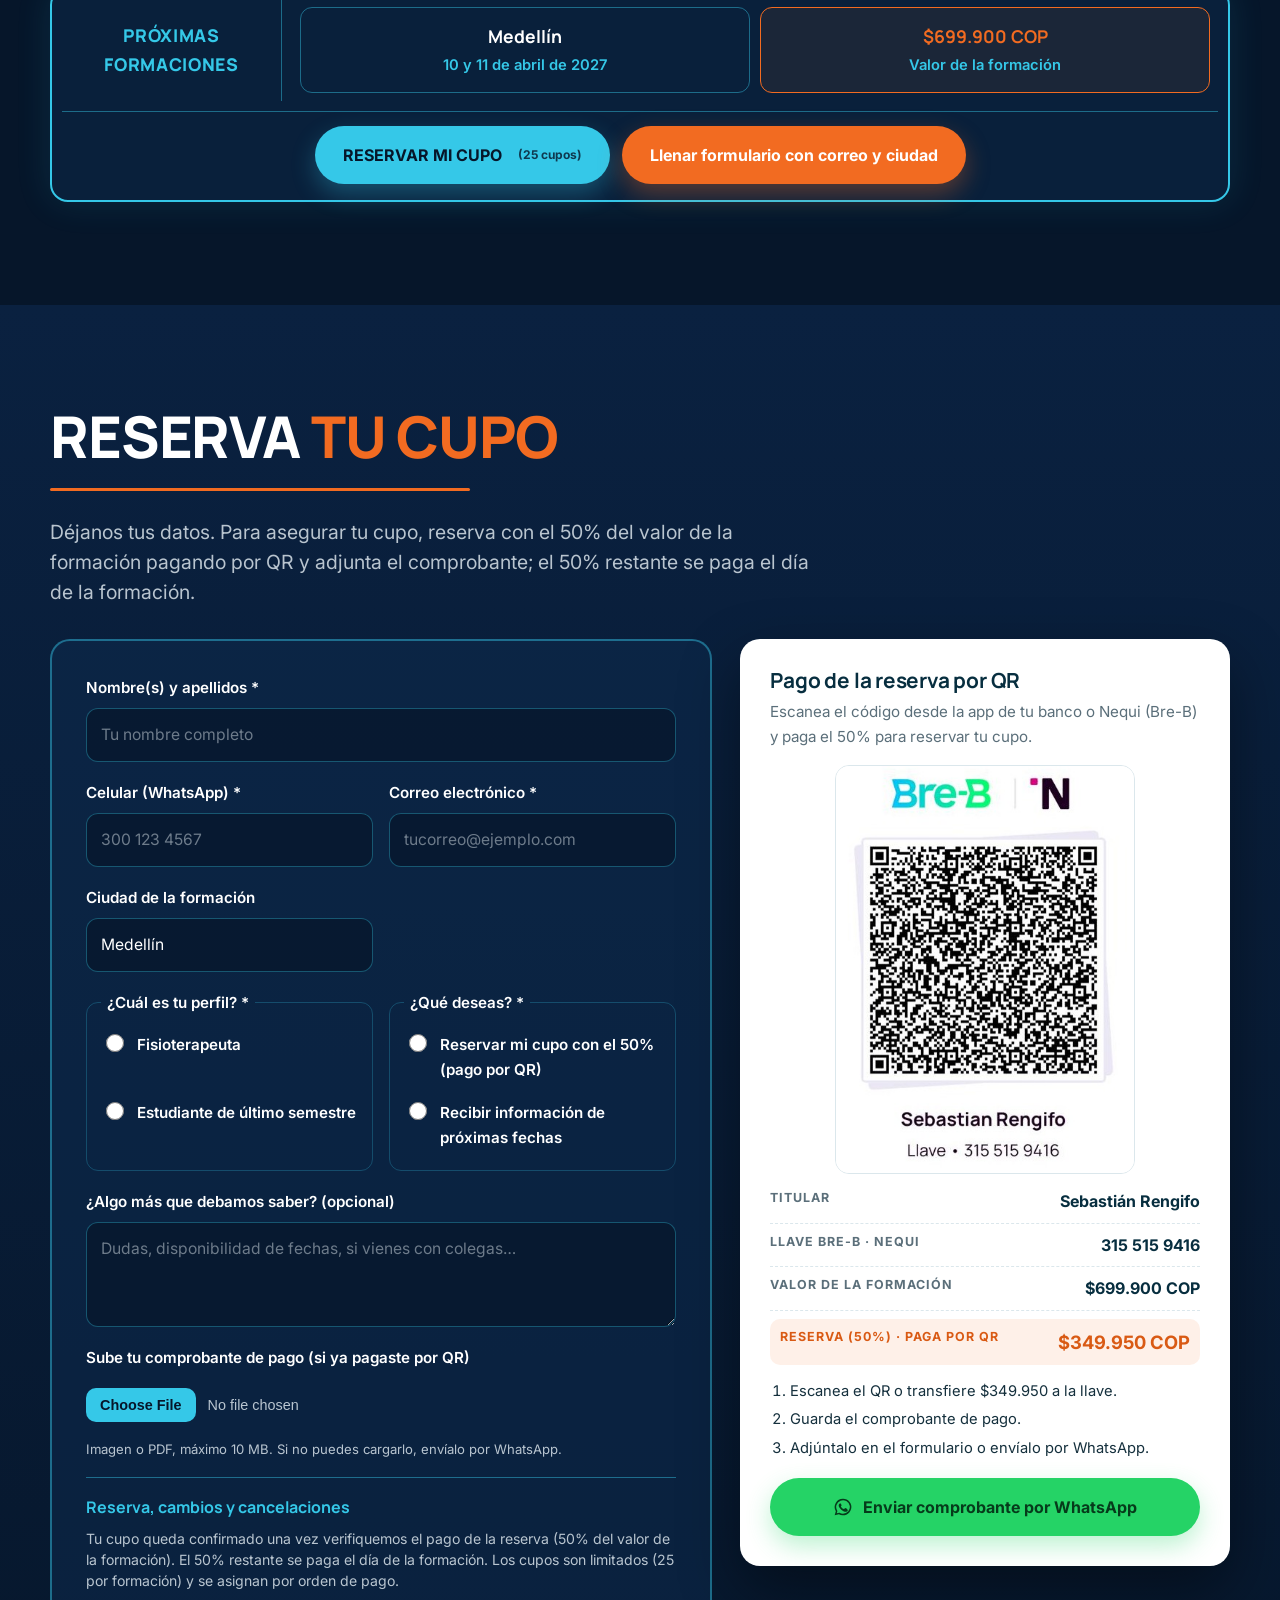
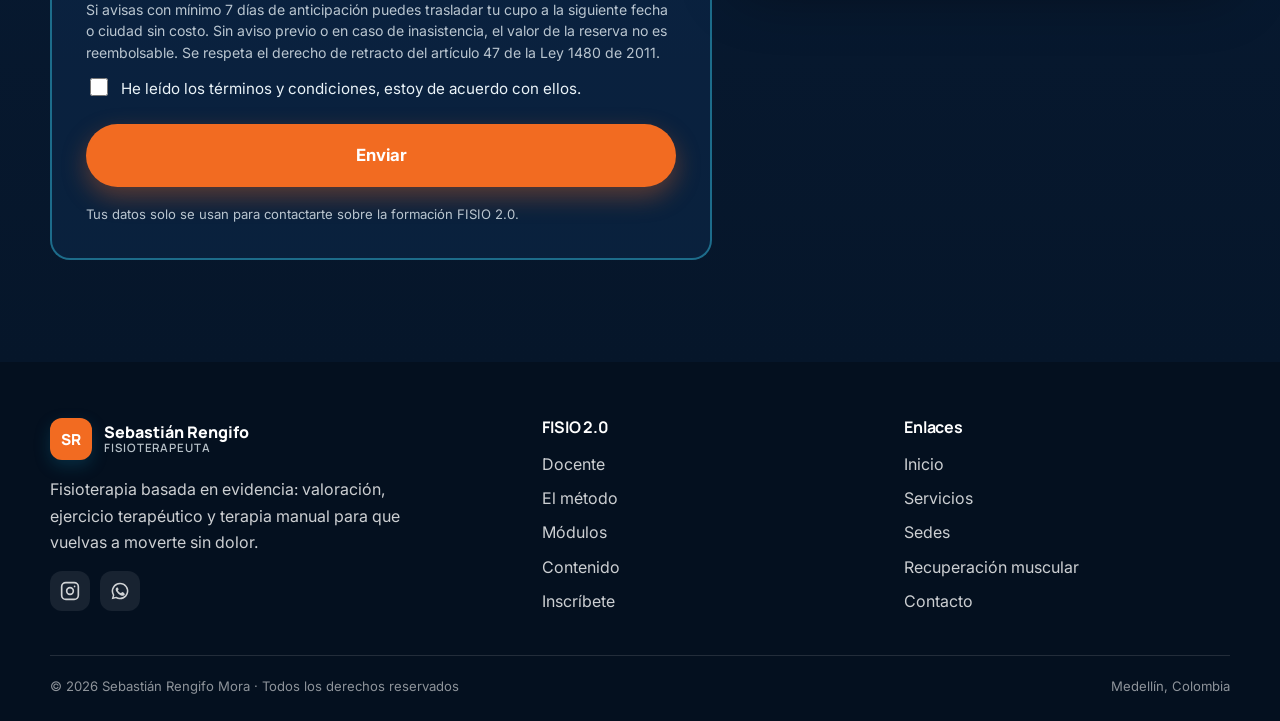
==== commit e5e1d0dd: "modificaciones en reserva tu cupo al 50%" ====
--- a/cursos.html
+++ b/cursos.html
@@ -6,16 +6,55 @@
   <title data-i18n="cmeta.title">Formación FISIO 2.0 · Ejercicio terapéutico + terapia manual | Sebastián Rengifo</title>
   <meta name="description" data-i18n-content="cmeta.desc" content="Formación FISIO 2.0 para fisioterapeutas y estudiantes de último semestre: módulo virtual + encuentro presencial de 16 horas. Más de 200 fisioterapeutas formados. Reserva tu cupo.">
   <meta name="theme-color" content="#06162a">
-  <meta property="og:title" content="Formación FISIO 2.0 · Sebastián Rengifo">
-  <meta property="og:description" content="Ejercicio terapéutico + terapia manual: un solo método, resultados superiores. +200 fisioterapeutas formados.">
+  <meta name="keywords" content="curso fisioterapia, formación fisioterapeutas, ejercicio terapéutico, terapia manual, manipulación vertebral, curso fisioterapia Medellín, FISIO 2.0, Sebastián Rengifo">
+  <meta name="author" content="Sebastián Rengifo Mora">
+  <meta name="robots" content="index, follow, max-image-preview:large">
+  <link rel="canonical" href="https://www.fisiosebastianrengifo.com/cursos.html">
+  <link rel="alternate" hreflang="es" href="https://www.fisiosebastianrengifo.com/cursos.html">
+  <link rel="alternate" hreflang="x-default" href="https://www.fisiosebastianrengifo.com/cursos.html">
+  <!-- Open Graph (WhatsApp, Facebook, Instagram, LinkedIn) -->
+  <meta property="og:type" content="website">
+  <meta property="og:site_name" content="Sebastián Rengifo · Fisioterapeuta">
+  <meta property="og:locale" content="es_CO">
   <meta property="og:url" content="https://www.fisiosebastianrengifo.com/cursos.html">
-  <meta property="og:image" content="https://www.fisiosebastianrengifo.com/assets/img/cursos/brochure-grupo.jpg">
-  <link rel="canonical" href="https://www.fisiosebastianrengifo.com/cursos.html">
+  <meta property="og:title" content="Formación FISIO 2.0 · Ejercicio terapéutico + terapia manual">
+  <meta property="og:description" content="Un solo método, resultados superiores. Módulo virtual + 16 horas presenciales en Medellín, 10 y 11 de abril de 2027. +200 fisioterapeutas formados · 25 cupos.">
+  <meta property="og:image" content="https://www.fisiosebastianrengifo.com/assets/img/cursos/og-fisio20.jpg">
+  <meta property="og:image:secure_url" content="https://www.fisiosebastianrengifo.com/assets/img/cursos/og-fisio20.jpg">
+  <meta property="og:image:type" content="image/jpeg">
+  <meta property="og:image:width" content="1200">
+  <meta property="og:image:height" content="630">
+  <meta property="og:image:alt" content="Formación FISIO 2.0 con Sebastián Rengifo: grupo de fisioterapeutas formados">
+  <!-- Twitter / X -->
+  <meta name="twitter:card" content="summary_large_image">
+  <meta name="twitter:title" content="Formación FISIO 2.0 · Ejercicio terapéutico + terapia manual">
+  <meta name="twitter:description" content="Módulo virtual + 16 h presenciales en Medellín · 10 y 11 de abril de 2027 · +200 fisioterapeutas formados.">
+  <meta name="twitter:image" content="https://www.fisiosebastianrengifo.com/assets/img/cursos/og-fisio20.jpg">
   <link rel="icon" href="assets/favicon.svg" type="image/svg+xml">
   <link rel="preconnect" href="https://fonts.googleapis.com">
   <link rel="preconnect" href="https://fonts.gstatic.com" crossorigin>
   <link href="https://fonts.googleapis.com/css2?family=Inter:wght@400;500;600;700&family=Manrope:wght@600;700;800&display=swap" rel="stylesheet">
   <link rel="stylesheet" href="css/styles.css">
+  <!-- Datos estructurados para Google (curso / evento) -->
+  <script type="application/ld+json">
+  {
+    "@context": "https://schema.org",
+    "@type": "Course",
+    "name": "Formación FISIO 2.0 · Ejercicio terapéutico + terapia manual",
+    "description": "Formación para fisioterapeutas y estudiantes de último semestre: módulo virtual de clases pregrabadas + encuentro presencial de 16 horas con práctica guiada, casos clínicos deportivos y técnicas manipulativas.",
+    "url": "https://www.fisiosebastianrengifo.com/cursos.html",
+    "image": "https://www.fisiosebastianrengifo.com/assets/img/cursos/og-fisio20.jpg",
+    "provider": { "@type": "Organization", "name": "Sebastián Rengifo · Fisioterapeuta", "url": "https://www.fisiosebastianrengifo.com/" },
+    "instructor": { "@type": "Person", "name": "Sebastián Rengifo Mora", "jobTitle": "Fisioterapeuta con énfasis deportivo" },
+    "inLanguage": "es",
+    "offers": { "@type": "Offer", "price": "699900", "priceCurrency": "COP", "availability": "https://schema.org/LimitedAvailability", "url": "https://www.fisiosebastianrengifo.com/cursos.html#formulario", "validFrom": "2026-11-01" },
+    "hasCourseInstance": {
+      "@type": "CourseInstance", "courseMode": ["online", "onsite"], "courseWorkload": "PT16H",
+      "startDate": "2027-04-10", "endDate": "2027-04-11",
+      "location": { "@type": "Place", "name": "Medellín, Colombia", "address": { "@type": "PostalAddress", "addressLocality": "Medellín", "addressRegion": "Antioquia", "addressCountry": "CO" } }
+    }
+  }
+  </script>
 </head>
 <body class="page-fisio">
 
@@ -393,7 +432,7 @@
     <div class="f2-form-head reveal">
       <h2 class="f2-title" data-i18n-html="f2.form.title">RESERVA <span>TU CUPO</span></h2>
       <div class="f2-rule"></div>
-      <p class="f2-text f2-text-lg" data-i18n="f2.form.lead">Déjanos tus datos y la ciudad que te interesa. Si ya quieres asegurar tu cupo, realiza el pago por QR y adjunta el comprobante.</p>
+      <p class="f2-text f2-text-lg" data-i18n="f2.form.lead">Déjanos tus datos. Para asegurar tu cupo, reserva con el 50% del valor de la formación pagando por QR y adjunta el comprobante; el 50% restante se paga el día de la formación.</p>
     </div>
 
     <div class="f2-form-ok" id="formOk" hidden>
@@ -449,7 +488,7 @@
           </fieldset>
           <fieldset class="f2-field f2-fieldset">
             <legend data-i18n="f2.form.goal">¿Qué deseas? <span class="req">*</span></legend>
-            <label class="f2-radio"><input type="radio" name="Solicitud" value="Reservar mi cupo (pago por QR)" required><span data-i18n="f2.form.goal1">Reservar mi cupo (pago por QR)</span></label>
+            <label class="f2-radio"><input type="radio" name="Solicitud" value="Reservar mi cupo (pago por QR)" required><span data-i18n="f2.form.goal1">Reservar mi cupo con el 50% (pago por QR)</span></label>
             <label class="f2-radio"><input type="radio" name="Solicitud" value="Recibir información de próximas fechas"><span data-i18n="f2.form.goal2">Recibir información de próximas fechas</span></label>
           </fieldset>
         </div>
@@ -464,7 +503,7 @@
         </div>
         <div class="f2-terms">
           <strong data-i18n="f2.form.termsTitle">Reserva, cambios y cancelaciones</strong>
-          <p data-i18n="f2.form.terms1">Tu cupo queda confirmado una vez verifiquemos el pago de la reserva. Los cupos son limitados (25 por formación) y se asignan por orden de pago.</p>
+          <p data-i18n="f2.form.terms1">Tu cupo queda confirmado una vez verifiquemos el pago de la reserva (50% del valor de la formación). El 50% restante se paga el día de la formación. Los cupos son limitados (25 por formación) y se asignan por orden de pago.</p>
           <p data-i18n="f2.form.terms2">Si avisas con mínimo 7 días de anticipación puedes trasladar tu cupo a la siguiente fecha o ciudad sin costo. Sin aviso previo o en caso de inasistencia, el valor de la reserva no es reembolsable. Se respeta el derecho de retracto del artículo 47 de la Ley 1480 de 2011.</p>
           <label class="f2-check"><input type="checkbox" name="Acepta términos" value="Acepto" required><span data-i18n="f2.form.accept">He leído los términos y condiciones, estoy de acuerdo con ellos.</span></label>
         </div>
@@ -476,17 +515,18 @@
       <!-- PAGO POR QR -->
       <aside class="f2-pay reveal-right">
         <h3 data-i18n="f2.pay.title">Pago de la reserva por QR</h3>
-        <p data-i18n="f2.pay.lead">Escanea el código desde la app de tu banco o Nequi (Bre-B) para pagar tu reserva.</p>
+        <p data-i18n="f2.pay.lead">Escanea el código desde la app de tu banco o Nequi (Bre-B) y paga el 50% para reservar tu cupo.</p>
         <figure class="f2-qr">
           <img src="assets/img/cursos/qr-pago.jpg" alt="Código QR Bre-B / Nequi para pagar la reserva a Sebastián Rengifo, llave 315 515 9416" width="410" height="560">
         </figure>
         <dl class="f2-pay-data">
           <div><dt data-i18n="f2.pay.holder">Titular</dt><dd>Sebastián Rengifo</dd></div>
           <div><dt data-i18n="f2.pay.key">Llave Bre-B · Nequi</dt><dd>315 515 9416</dd></div>
-          <div><dt data-i18n="f2.pay.amount">Valor de la formación</dt><dd data-cfg-lang="course.price">Te lo confirmamos por WhatsApp</dd></div>
+          <div><dt data-i18n="f2.pay.amount">Valor de la formación</dt><dd data-cfg-lang="course.price">$699.900 COP</dd></div>
+          <div class="f2-pay-deposit"><dt data-i18n="f2.pay.deposit">Reserva (50%) · paga por QR</dt><dd data-cfg-lang="course.deposit">$349.950 COP</dd></div>
         </dl>
         <ol class="f2-pay-steps">
-          <li data-i18n="f2.pay.s1">Escanea el QR o transfiere a la llave.</li>
+          <li data-i18n="f2.pay.s1">Escanea el QR o transfiere $349.950 a la llave.</li>
           <li data-i18n="f2.pay.s2">Guarda el comprobante de pago.</li>
           <li data-i18n="f2.pay.s3">Adjúntalo en el formulario o envíalo por WhatsApp.</li>
         </ol>
--- a/css/styles.css
+++ b/css/styles.css
@@ -619,6 +619,9 @@
 .f2-pay-data div { display: flex; justify-content: space-between; gap: 12px; border-bottom: 1px dashed var(--line); padding-bottom: 8px; }
 .f2-pay-data dt { font-size: .78rem; text-transform: uppercase; letter-spacing: .08em; color: var(--muted); font-weight: 700; }
 .f2-pay-data dd { margin: 0; font-weight: 700; color: var(--primary-deep); text-align: right; }
+.f2-pay-deposit { background: rgba(242,107,33,.1); border-radius: 10px; padding: 8px 10px !important; border-bottom: 0 !important; }
+.f2-pay-deposit dt { color: var(--f2-orange-dk); }
+.f2-pay-deposit dd { color: var(--f2-orange-dk); font-size: 1.15rem; }
 .f2-pay-steps { margin: 0 0 18px; padding-left: 20px; color: var(--ink); font-size: .92rem; display: grid; gap: 4px; }
 .f2-pay .btn { width: 100%; white-space: normal; text-align: center; }
 .f2-form-grid > *, .f2-split > *, .f2-hero-grid > * { min-width: 0; }
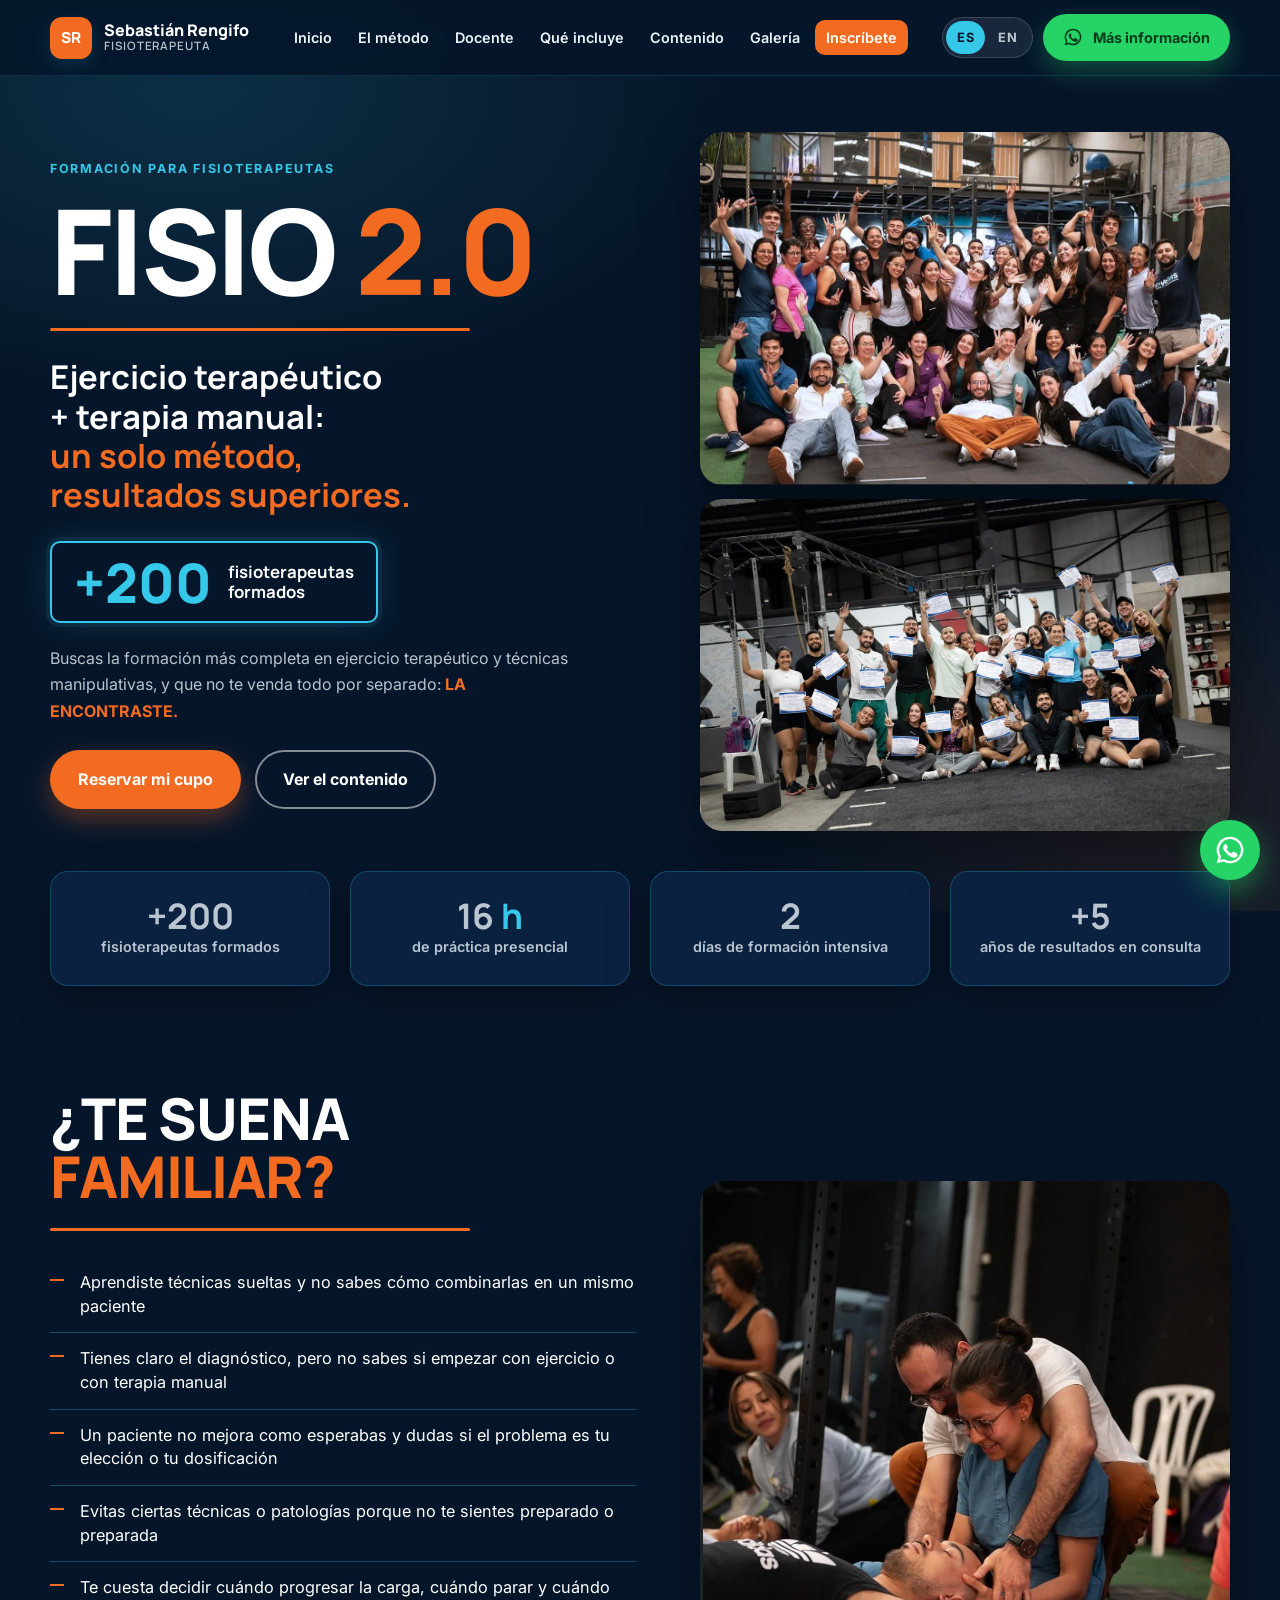
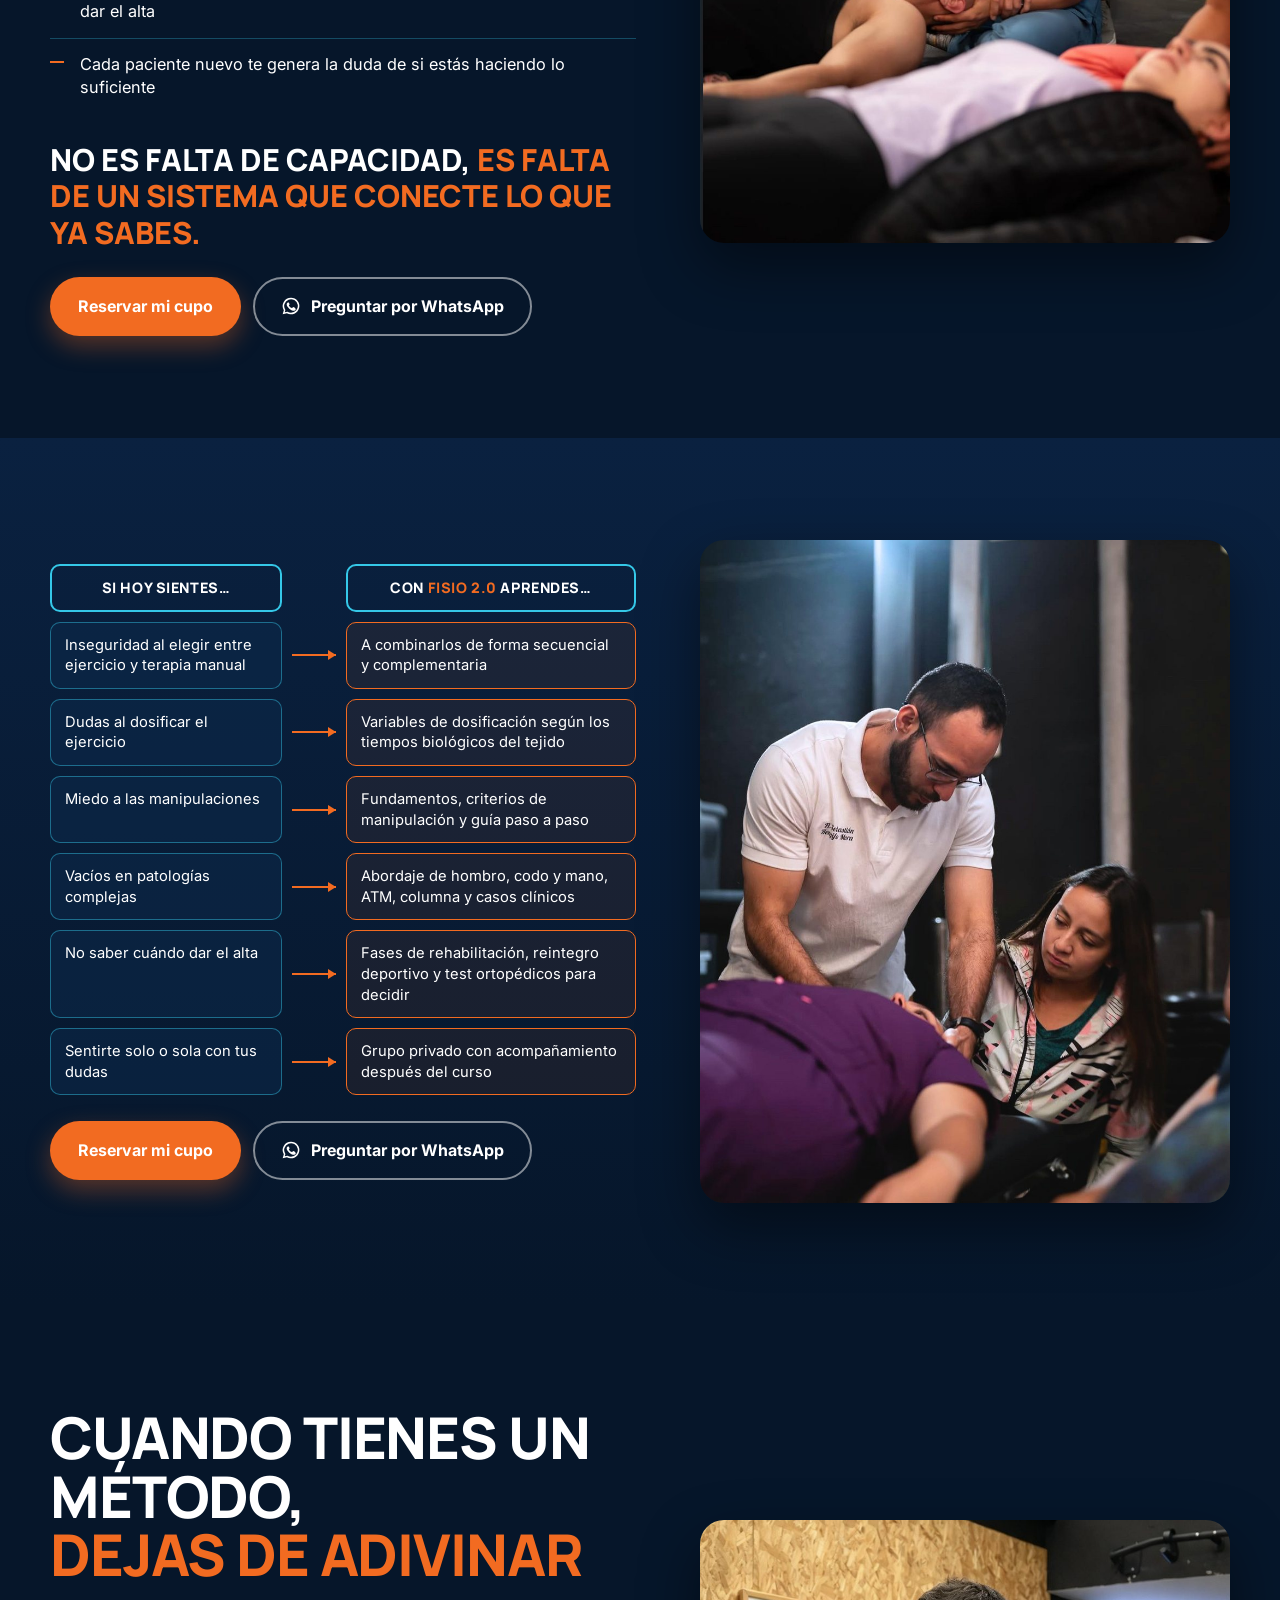
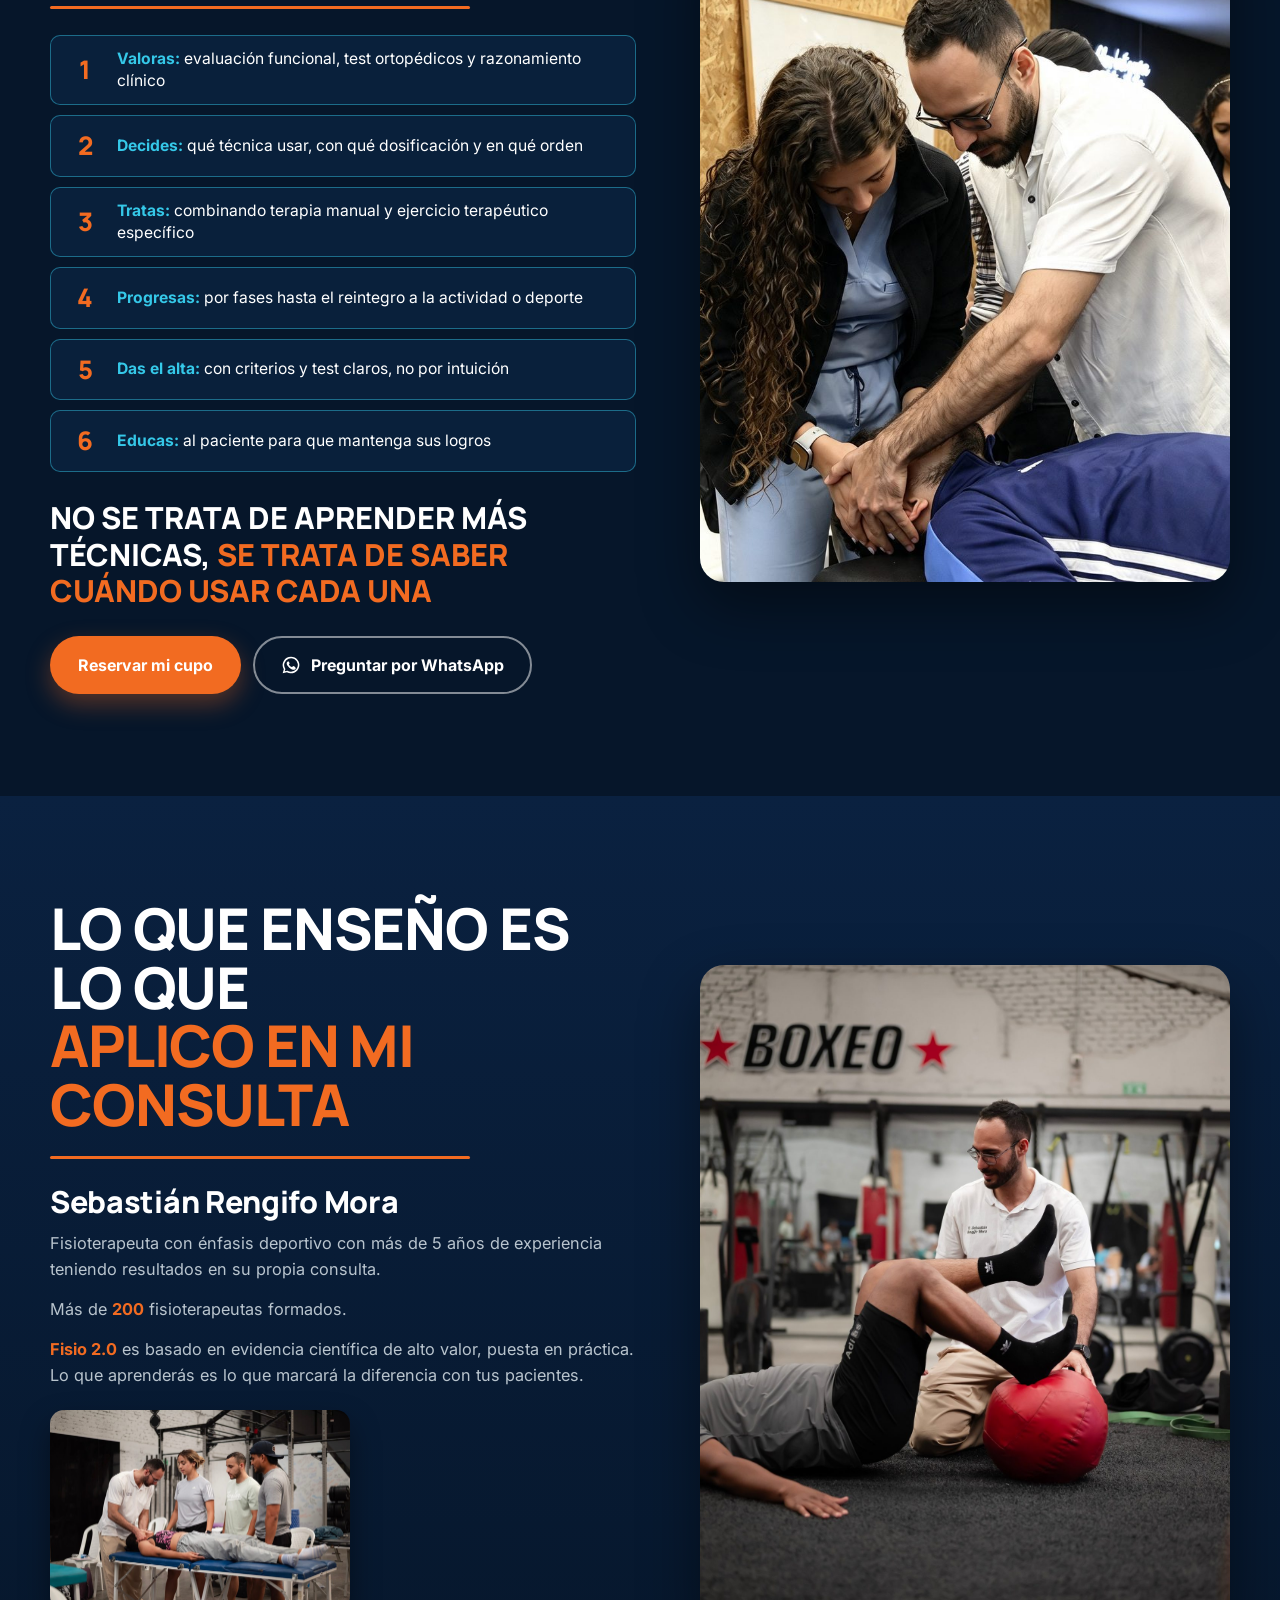
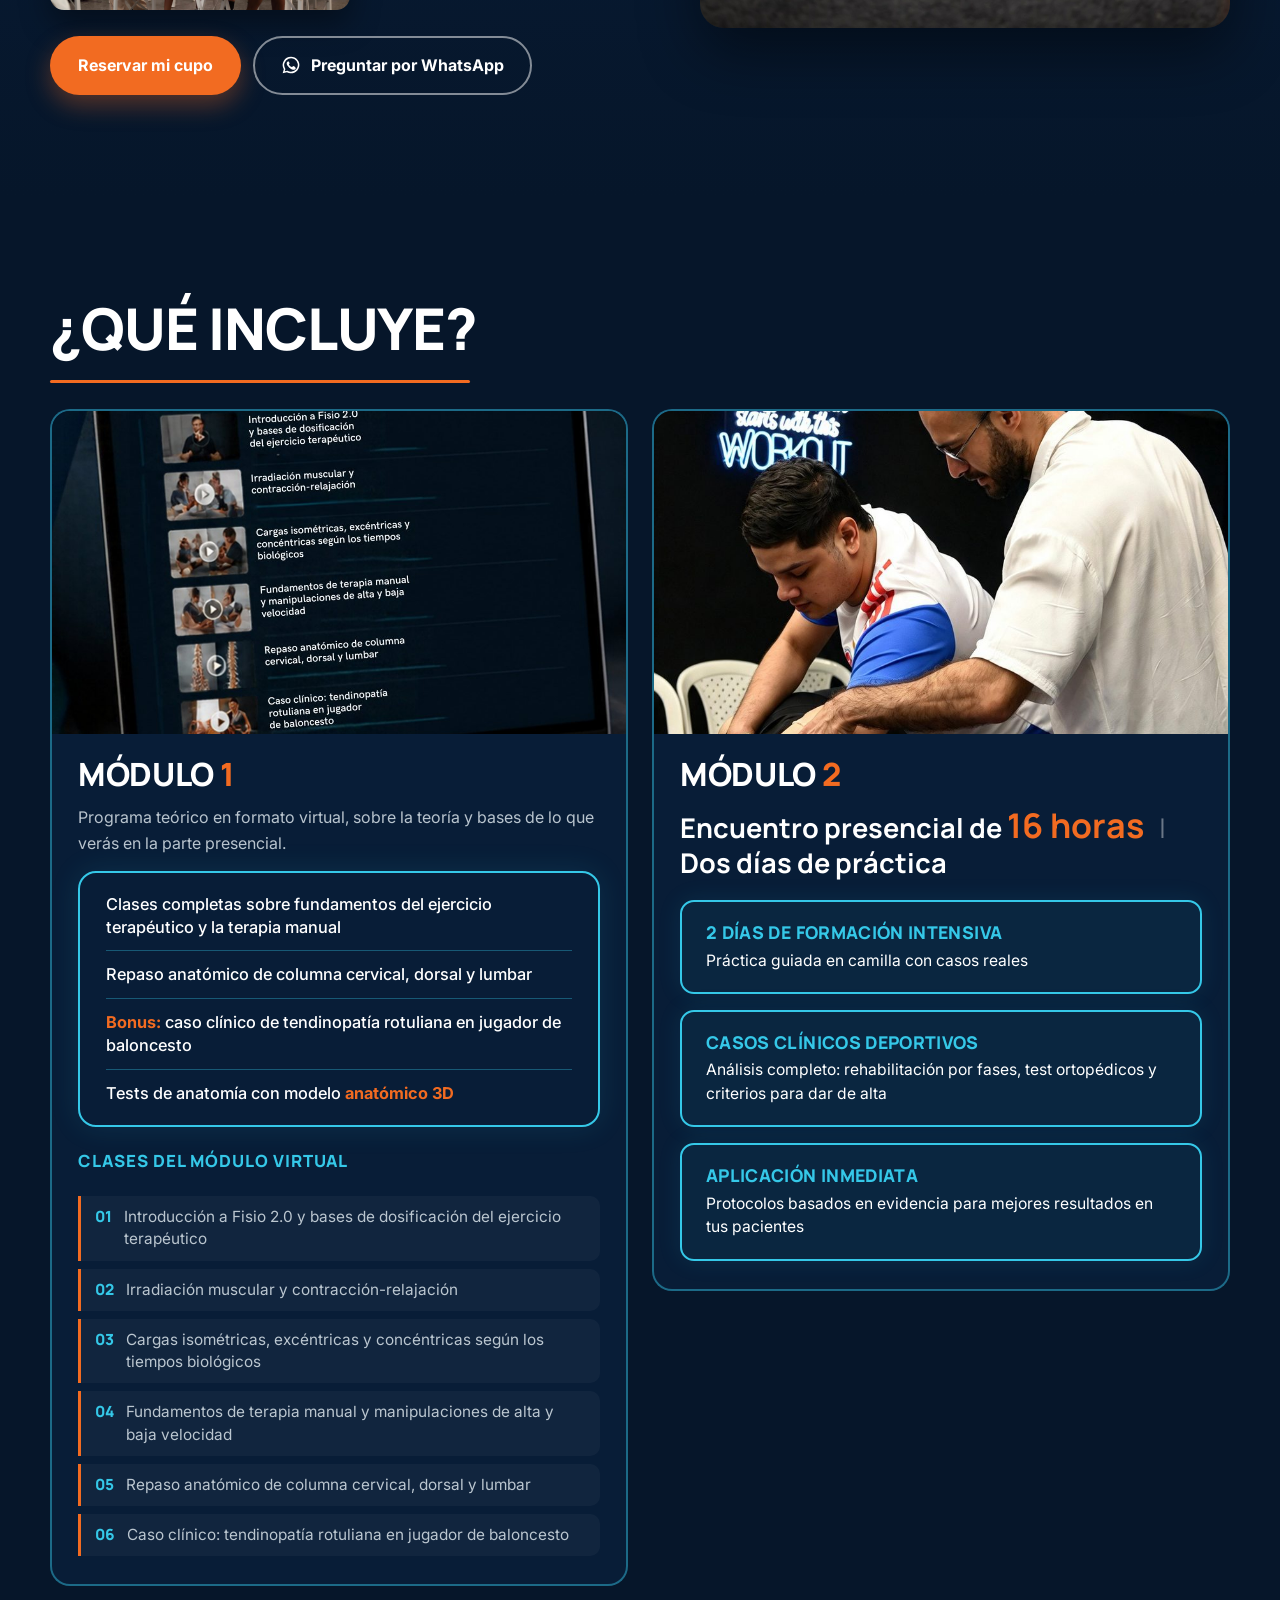
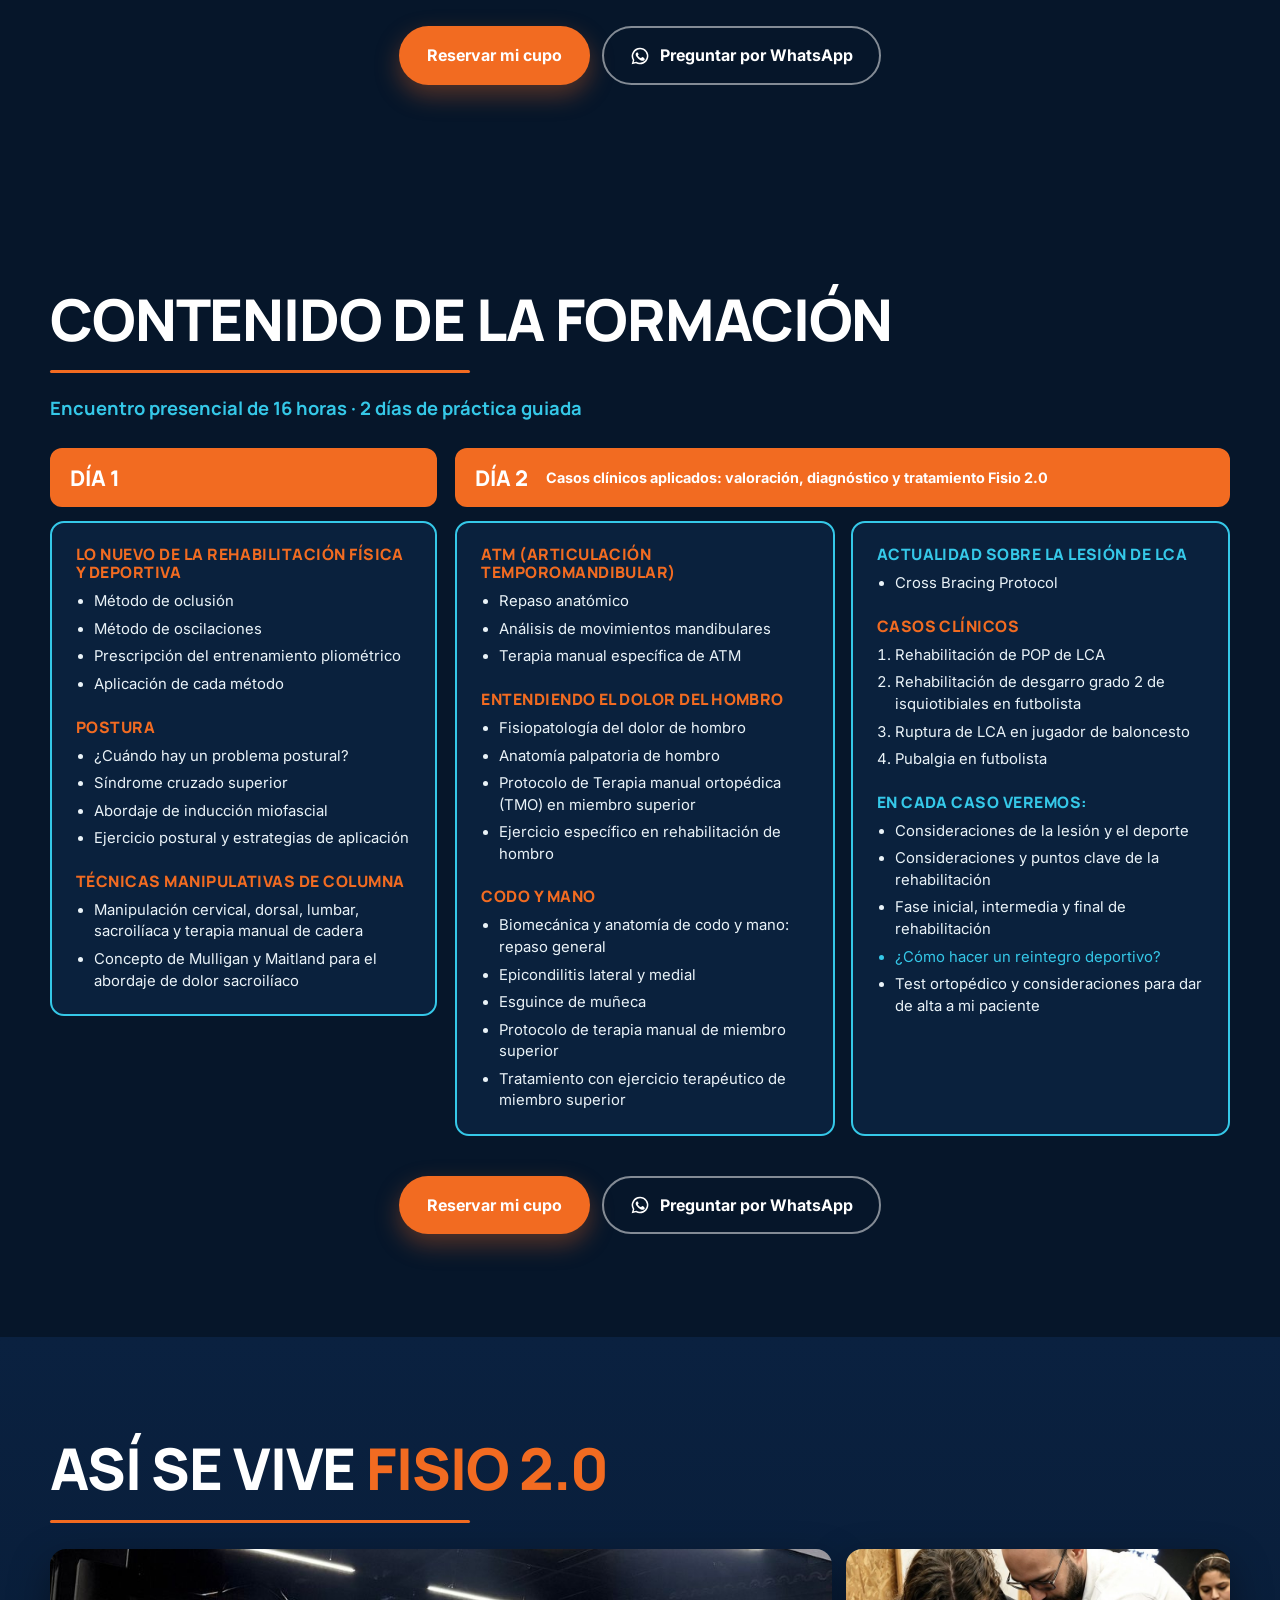
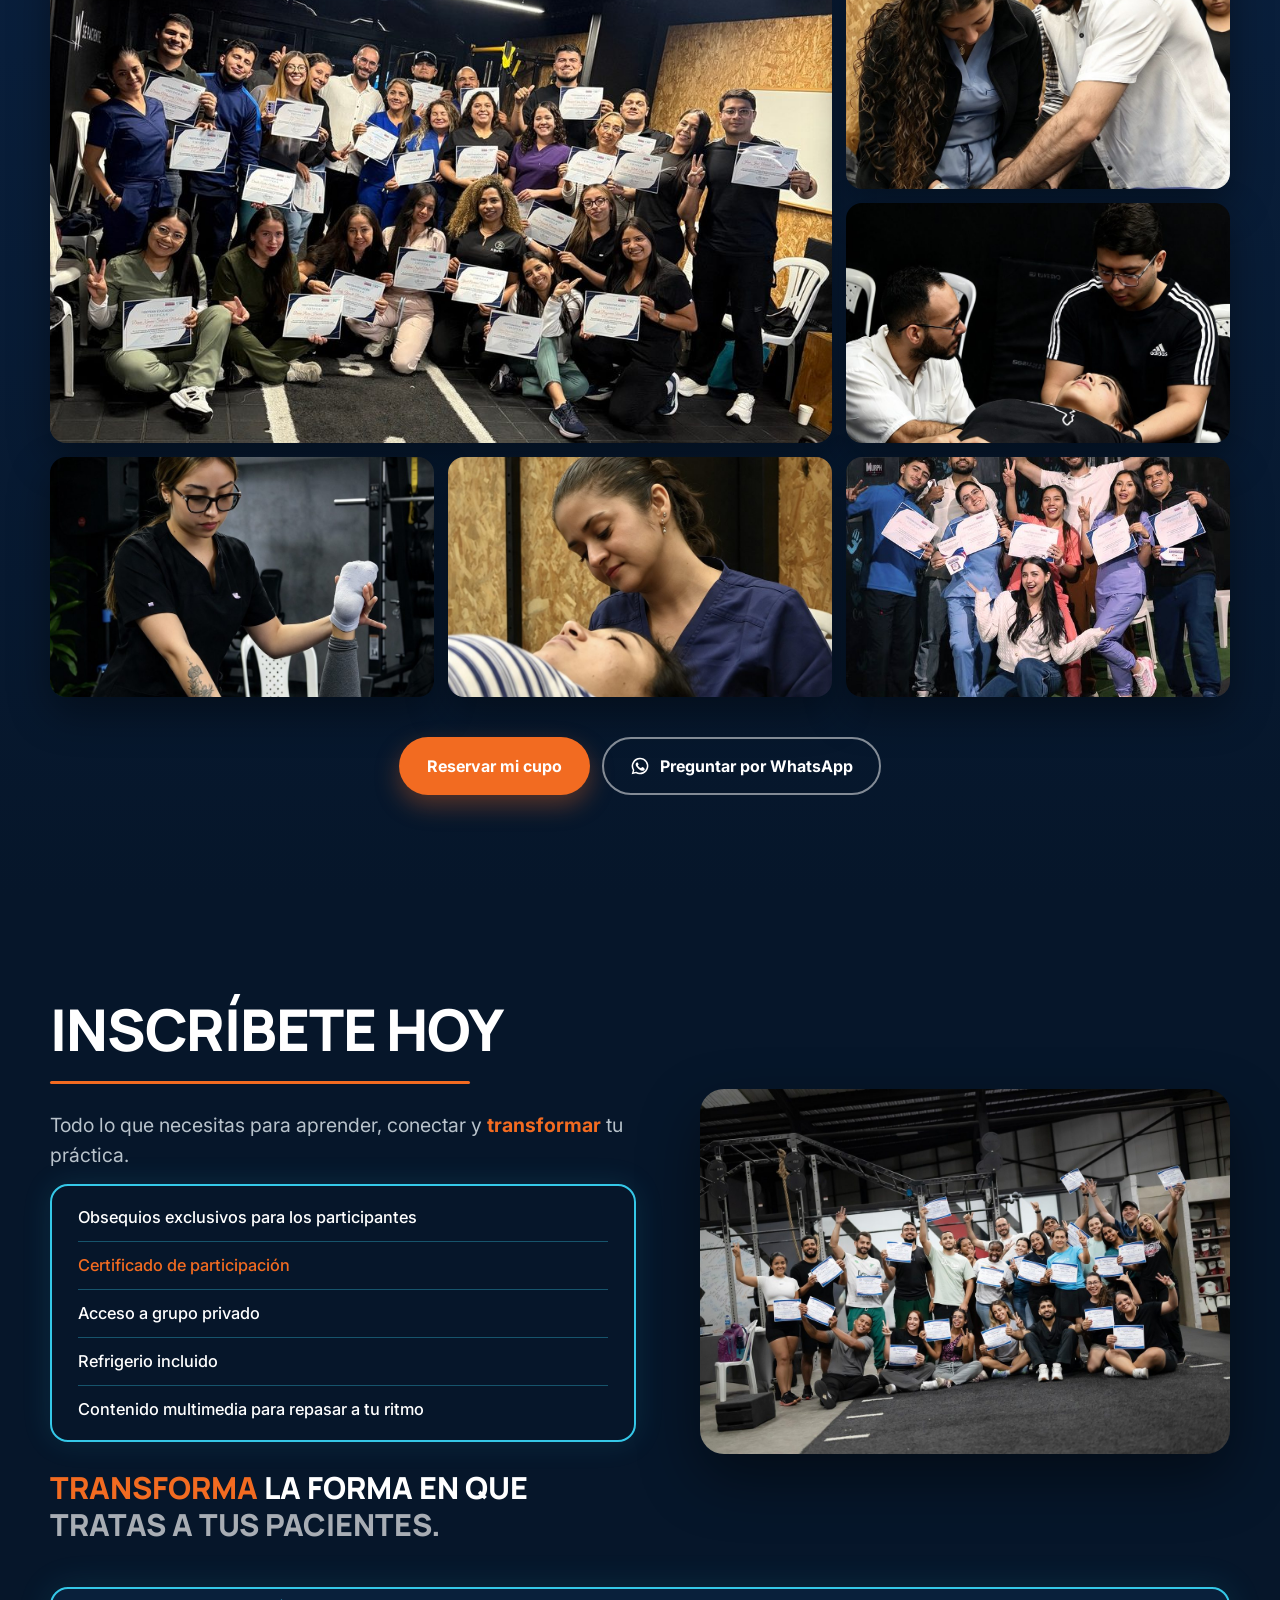
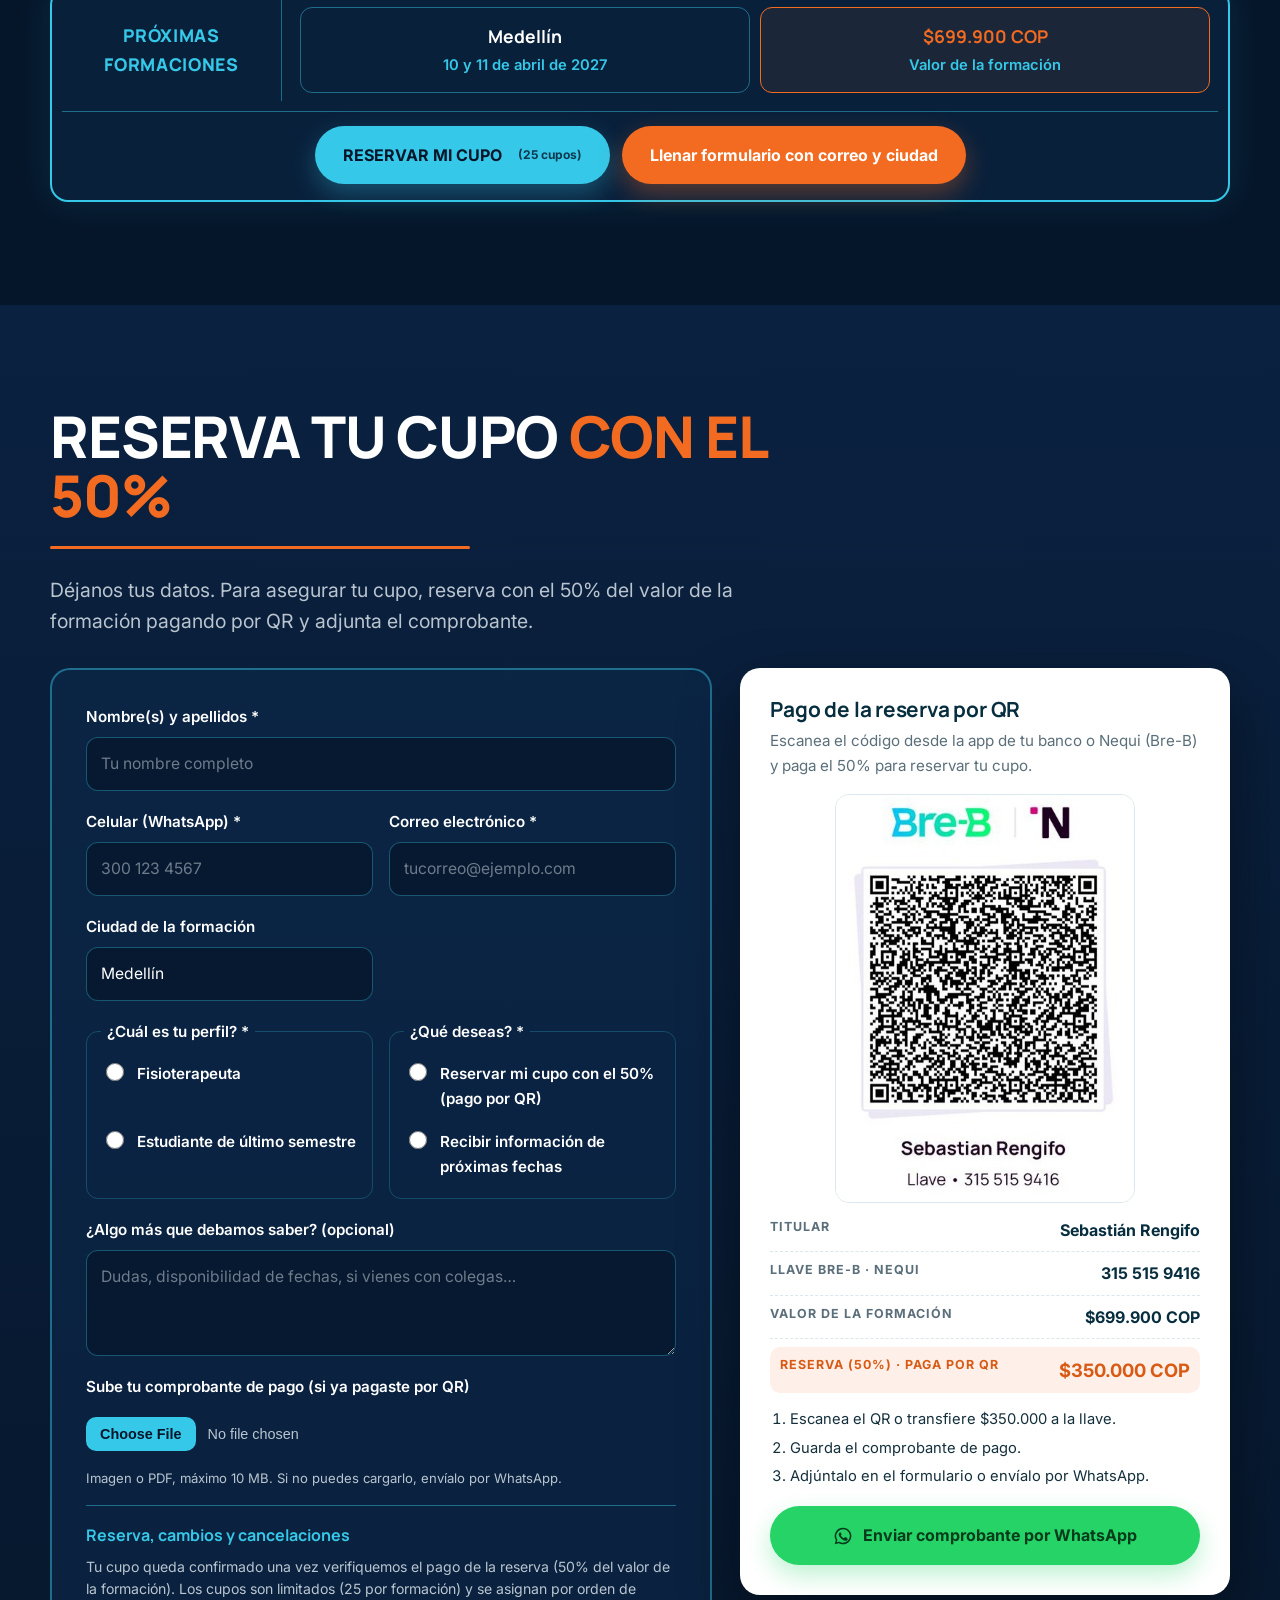
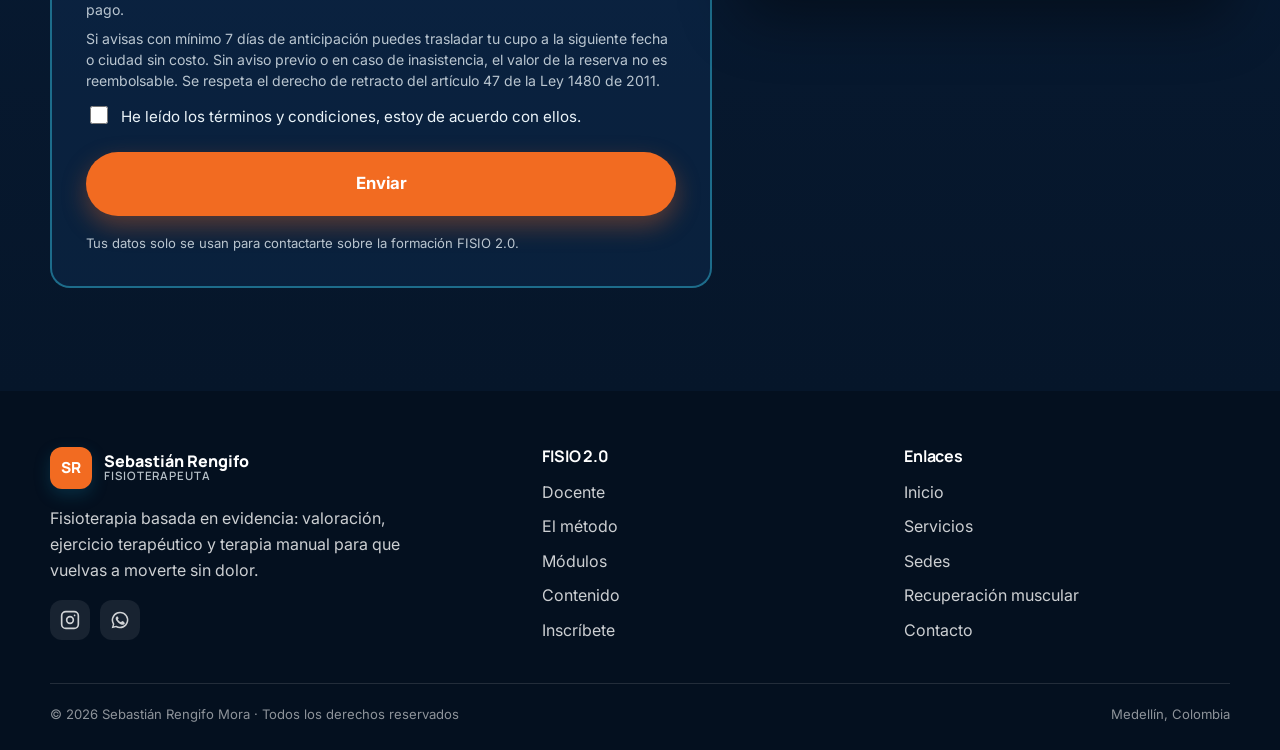
==== commit 407afe50: "modificaciones en reserva tu cupo al 50%" ====
--- a/cursos.html
+++ b/cursos.html
@@ -430,9 +430,9 @@
 <section class="f2-section f2-section-alt" id="formulario">
   <div class="container">
     <div class="f2-form-head reveal">
-      <h2 class="f2-title" data-i18n-html="f2.form.title">RESERVA <span>TU CUPO</span></h2>
+      <h2 class="f2-title" data-i18n-html="f2.form.title">RESERVA TU CUPO <span>CON EL 50%</span></h2>
       <div class="f2-rule"></div>
-      <p class="f2-text f2-text-lg" data-i18n="f2.form.lead">Déjanos tus datos. Para asegurar tu cupo, reserva con el 50% del valor de la formación pagando por QR y adjunta el comprobante; el 50% restante se paga el día de la formación.</p>
+      <p class="f2-text f2-text-lg" data-i18n="f2.form.lead">Déjanos tus datos. Para asegurar tu cupo, reserva con el 50% del valor de la formación pagando por QR y adjunta el comprobante.</p>
     </div>
 
     <div class="f2-form-ok" id="formOk" hidden>
@@ -503,7 +503,7 @@
         </div>
         <div class="f2-terms">
           <strong data-i18n="f2.form.termsTitle">Reserva, cambios y cancelaciones</strong>
-          <p data-i18n="f2.form.terms1">Tu cupo queda confirmado una vez verifiquemos el pago de la reserva (50% del valor de la formación). El 50% restante se paga el día de la formación. Los cupos son limitados (25 por formación) y se asignan por orden de pago.</p>
+          <p data-i18n="f2.form.terms1">Tu cupo queda confirmado una vez verifiquemos el pago de la reserva (50% del valor de la formación). Los cupos son limitados (25 por formación) y se asignan por orden de pago.</p>
           <p data-i18n="f2.form.terms2">Si avisas con mínimo 7 días de anticipación puedes trasladar tu cupo a la siguiente fecha o ciudad sin costo. Sin aviso previo o en caso de inasistencia, el valor de la reserva no es reembolsable. Se respeta el derecho de retracto del artículo 47 de la Ley 1480 de 2011.</p>
           <label class="f2-check"><input type="checkbox" name="Acepta términos" value="Acepto" required><span data-i18n="f2.form.accept">He leído los términos y condiciones, estoy de acuerdo con ellos.</span></label>
         </div>
@@ -523,10 +523,10 @@
           <div><dt data-i18n="f2.pay.holder">Titular</dt><dd>Sebastián Rengifo</dd></div>
           <div><dt data-i18n="f2.pay.key">Llave Bre-B · Nequi</dt><dd>315 515 9416</dd></div>
           <div><dt data-i18n="f2.pay.amount">Valor de la formación</dt><dd data-cfg-lang="course.price">$699.900 COP</dd></div>
-          <div class="f2-pay-deposit"><dt data-i18n="f2.pay.deposit">Reserva (50%) · paga por QR</dt><dd data-cfg-lang="course.deposit">$349.950 COP</dd></div>
+          <div class="f2-pay-deposit"><dt data-i18n="f2.pay.deposit">Reserva (50%) · paga por QR</dt><dd data-cfg-lang="course.deposit">$350.000 COP</dd></div>
         </dl>
         <ol class="f2-pay-steps">
-          <li data-i18n="f2.pay.s1">Escanea el QR o transfiere $349.950 a la llave.</li>
+          <li data-i18n="f2.pay.s1">Escanea el QR o transfiere $350.000 a la llave.</li>
           <li data-i18n="f2.pay.s2">Guarda el comprobante de pago.</li>
           <li data-i18n="f2.pay.s3">Adjúntalo en el formulario o envíalo por WhatsApp.</li>
         </ol>
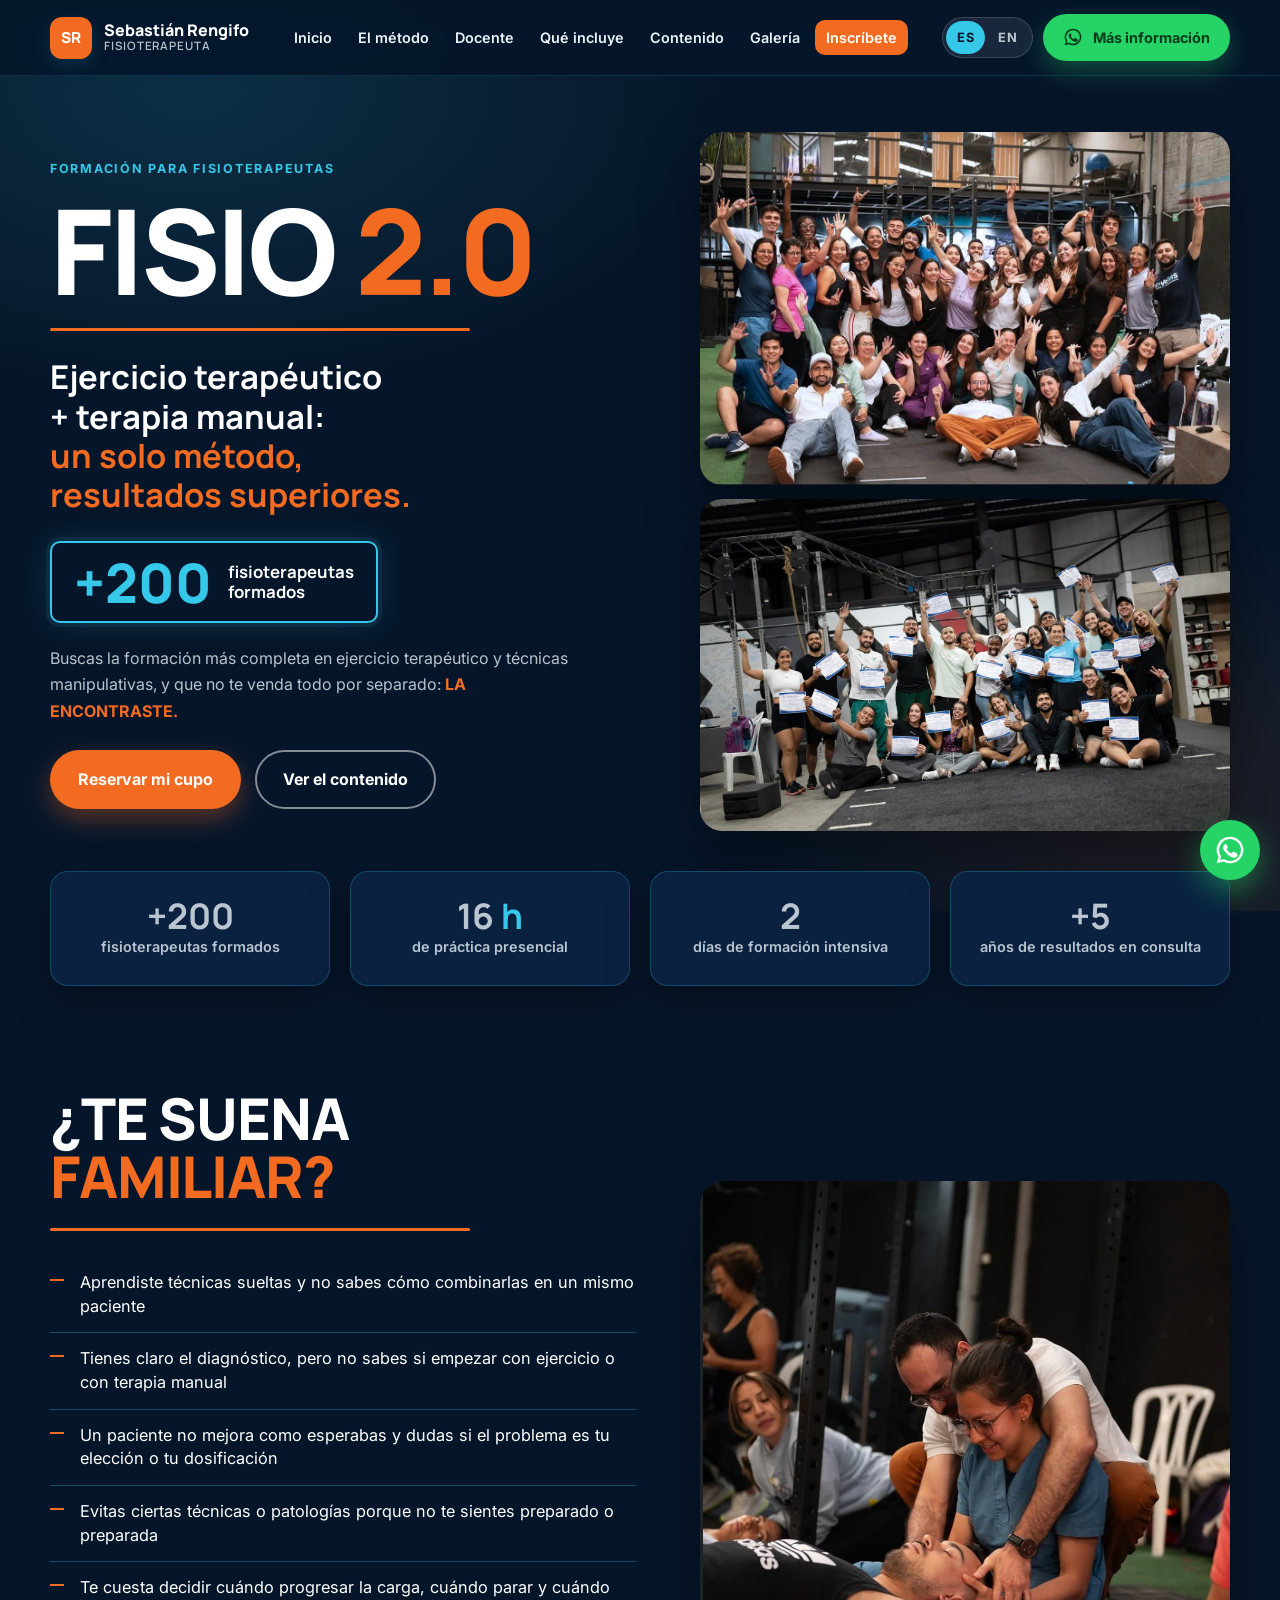
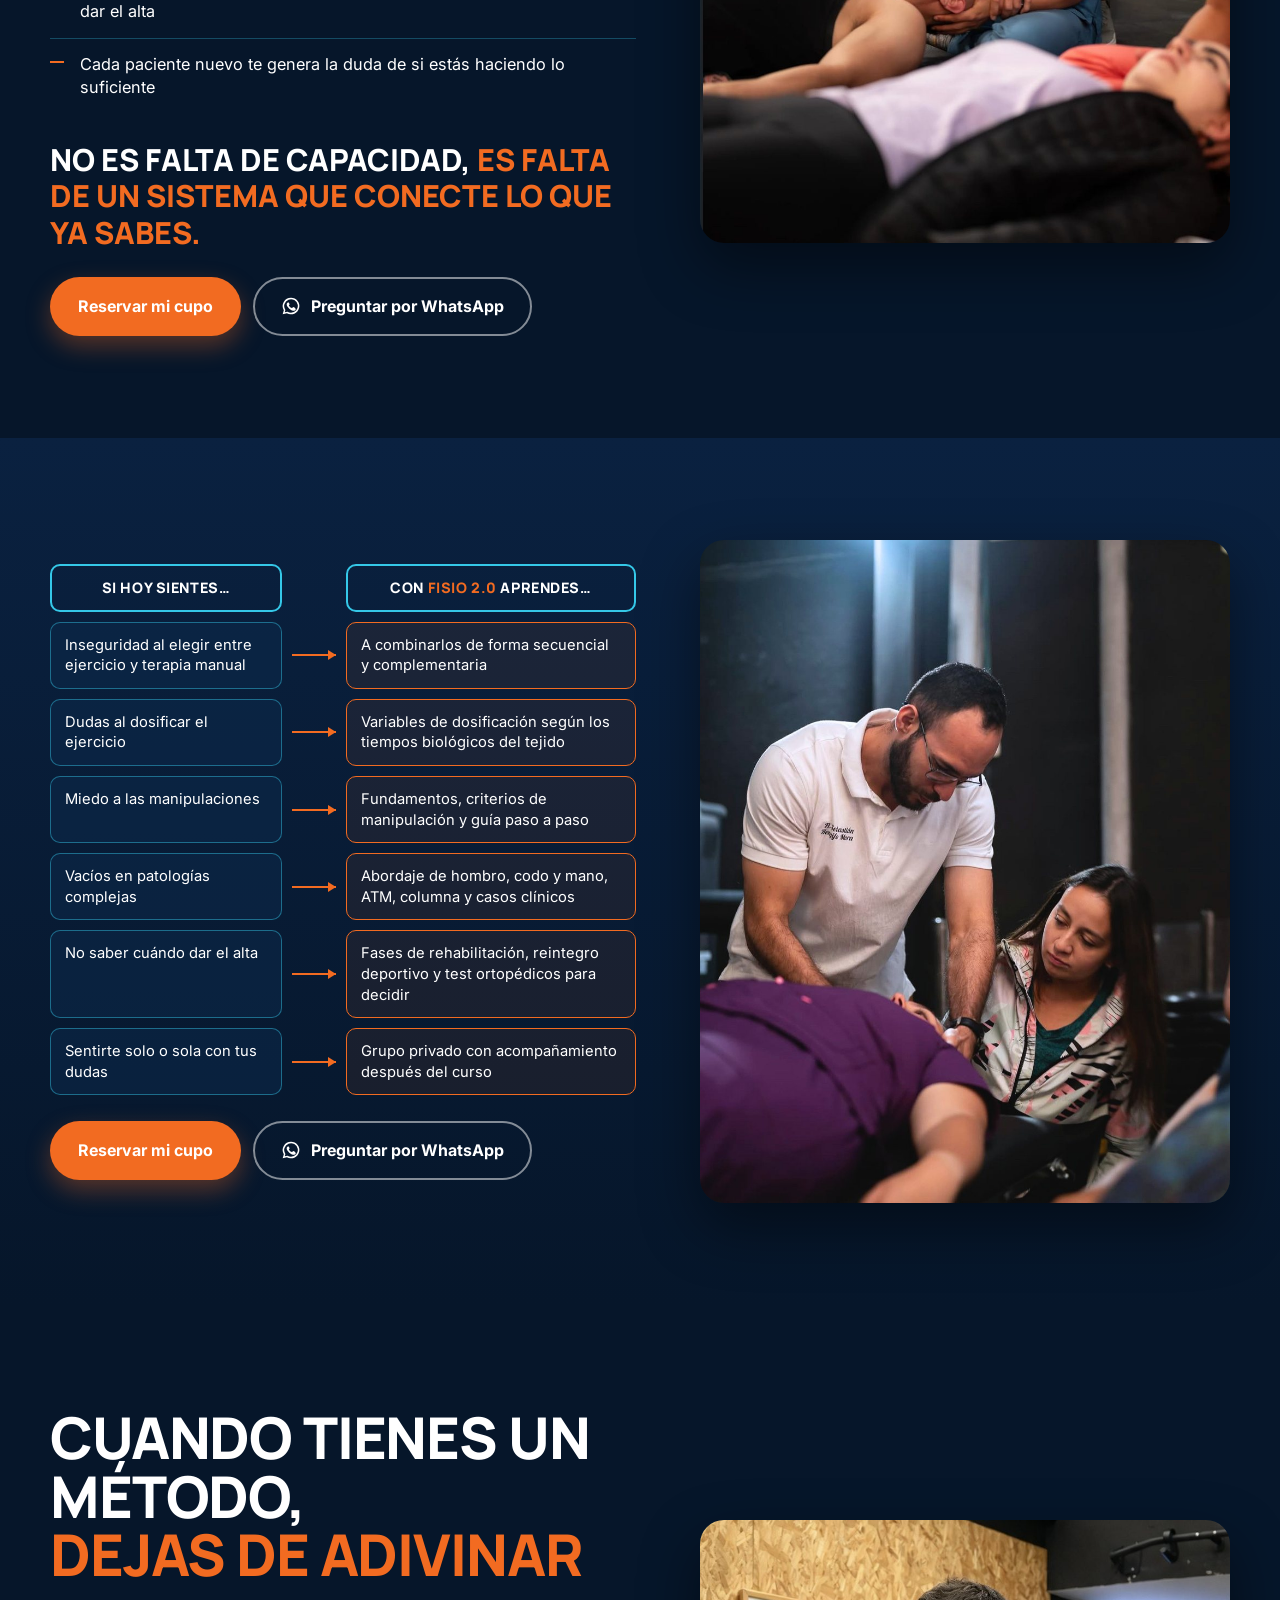
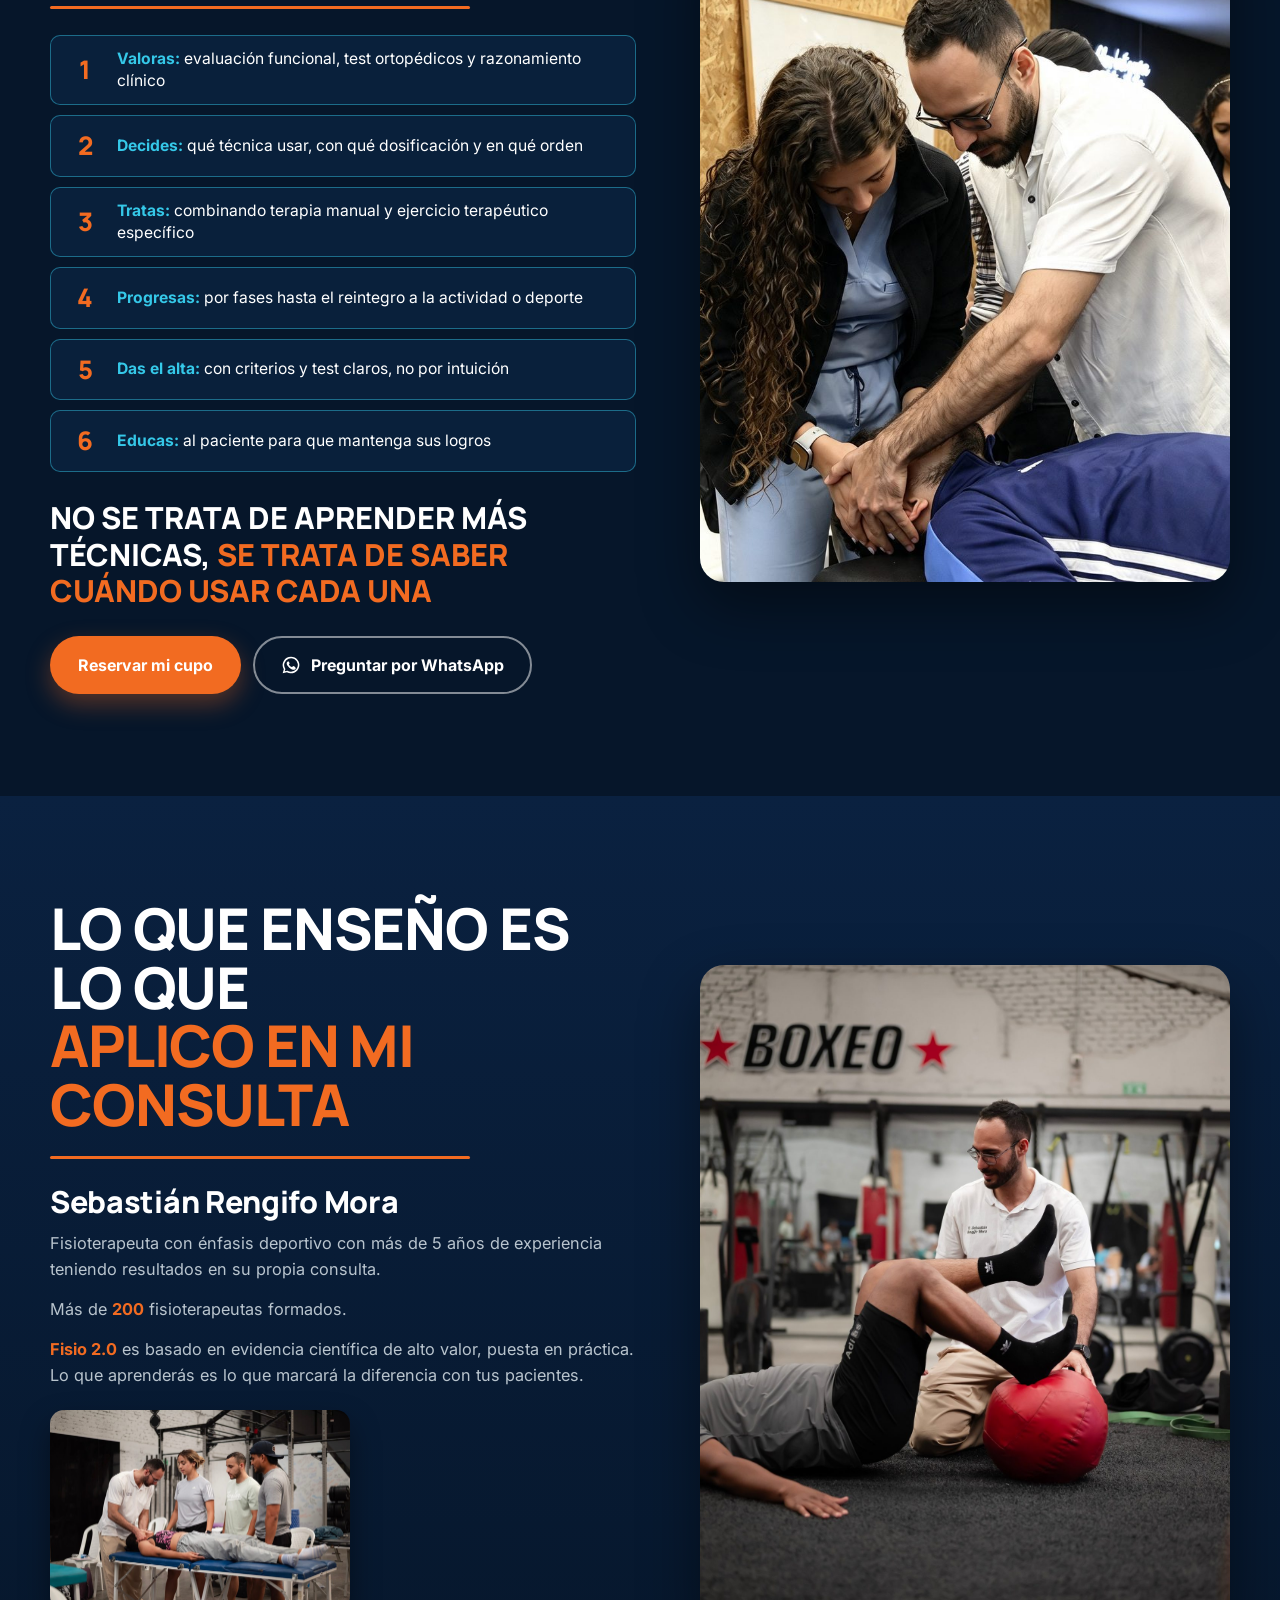
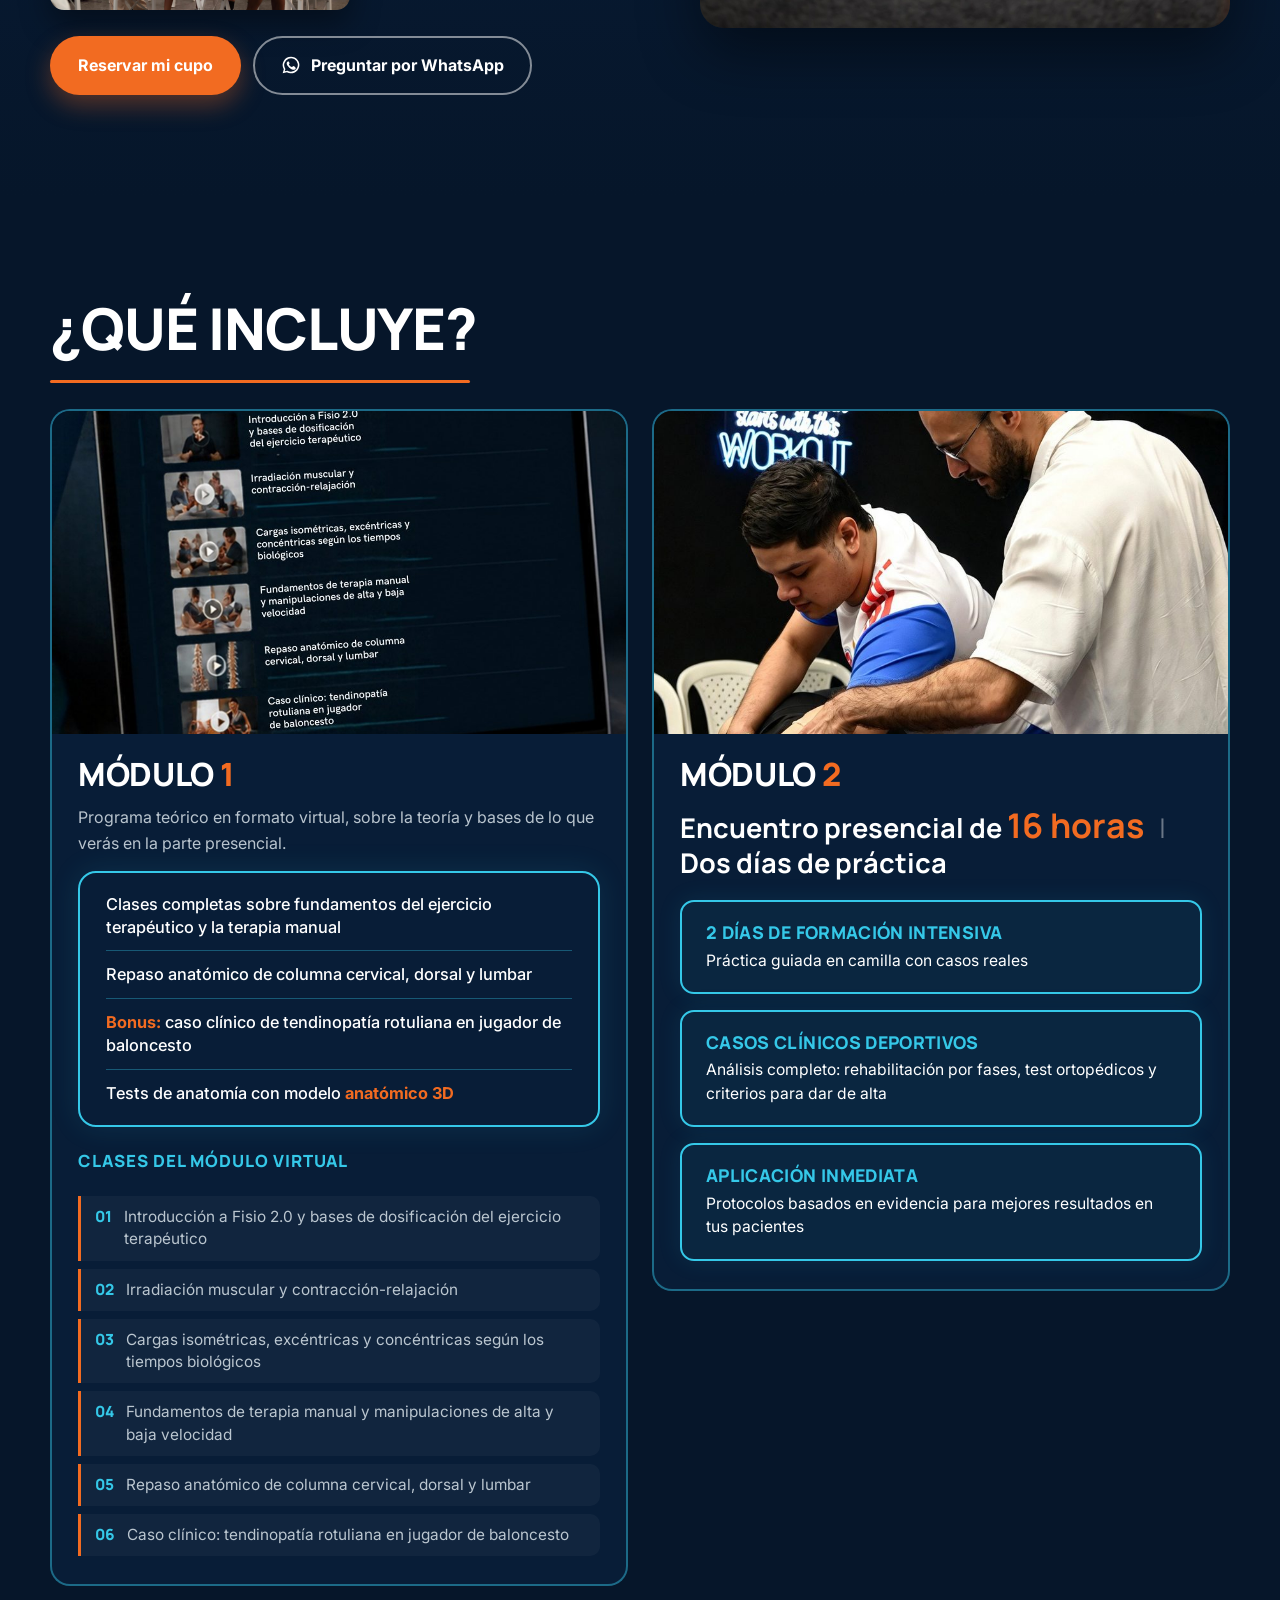
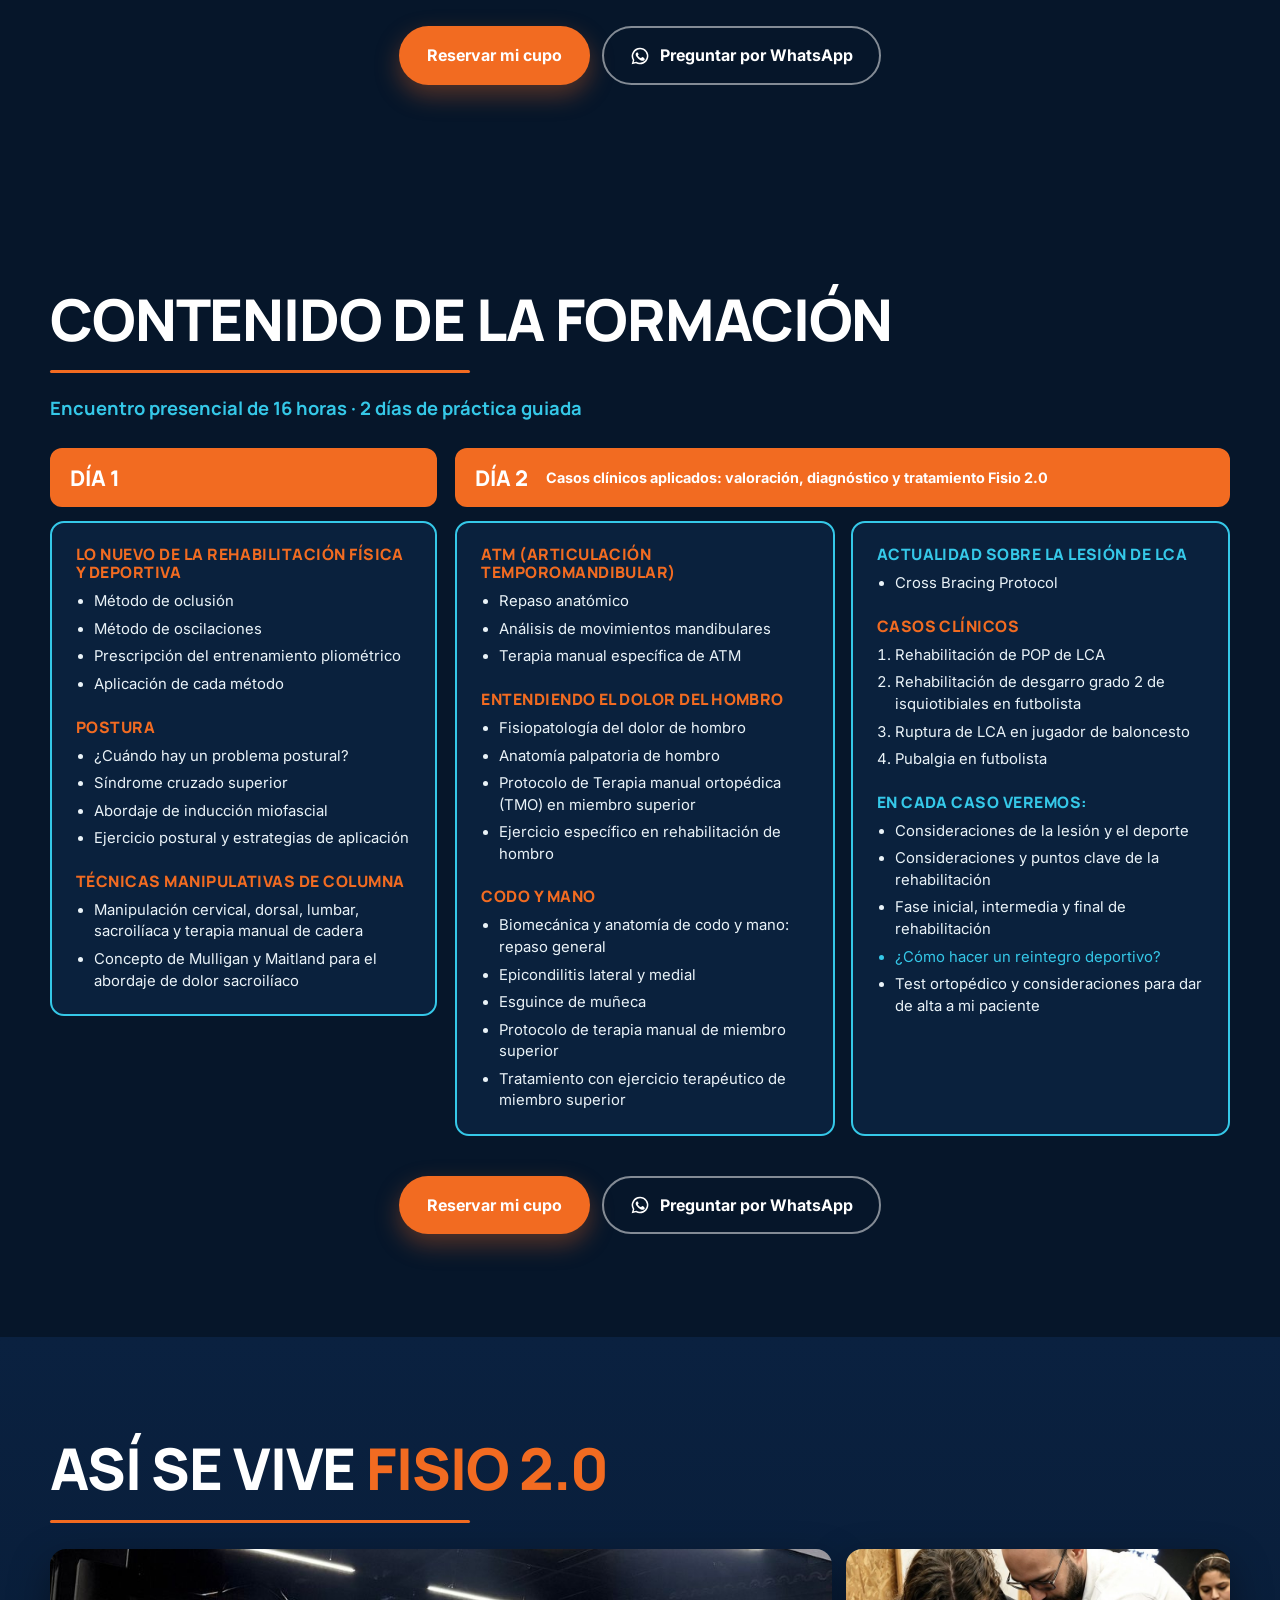
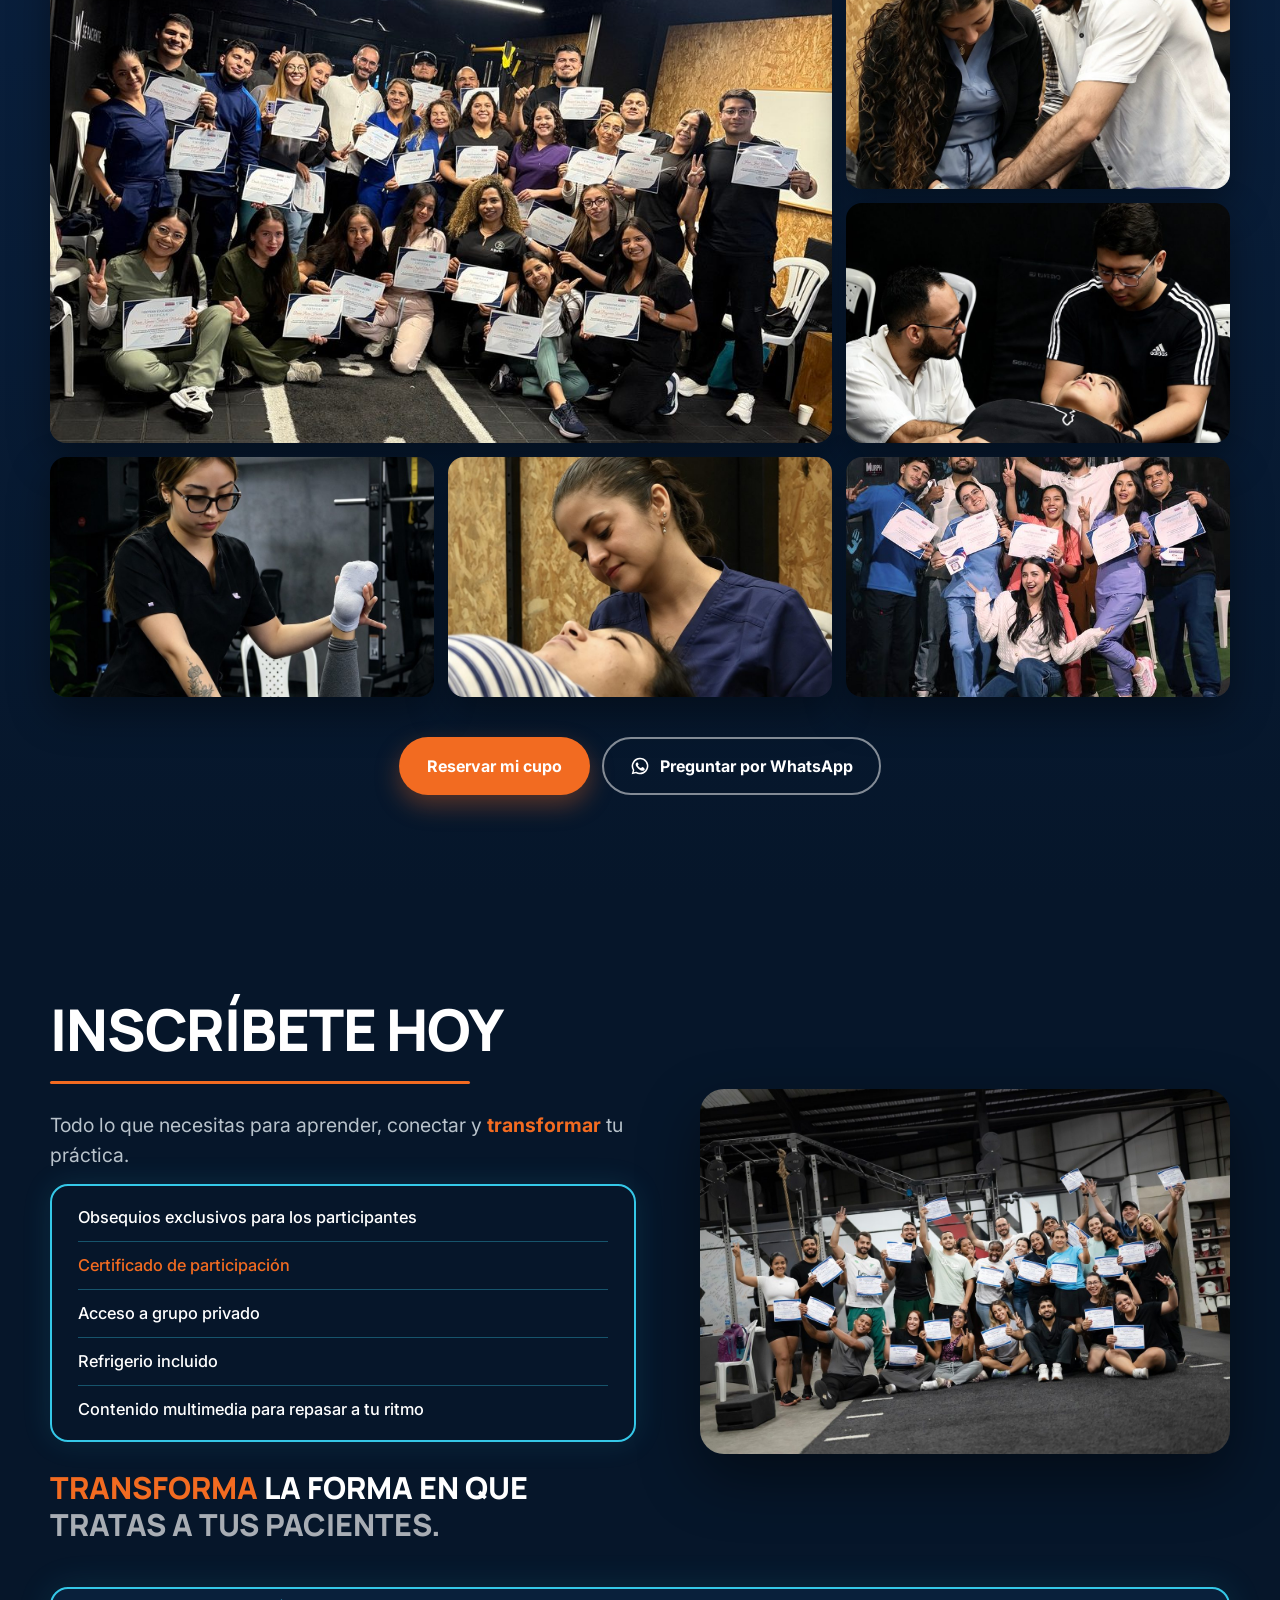
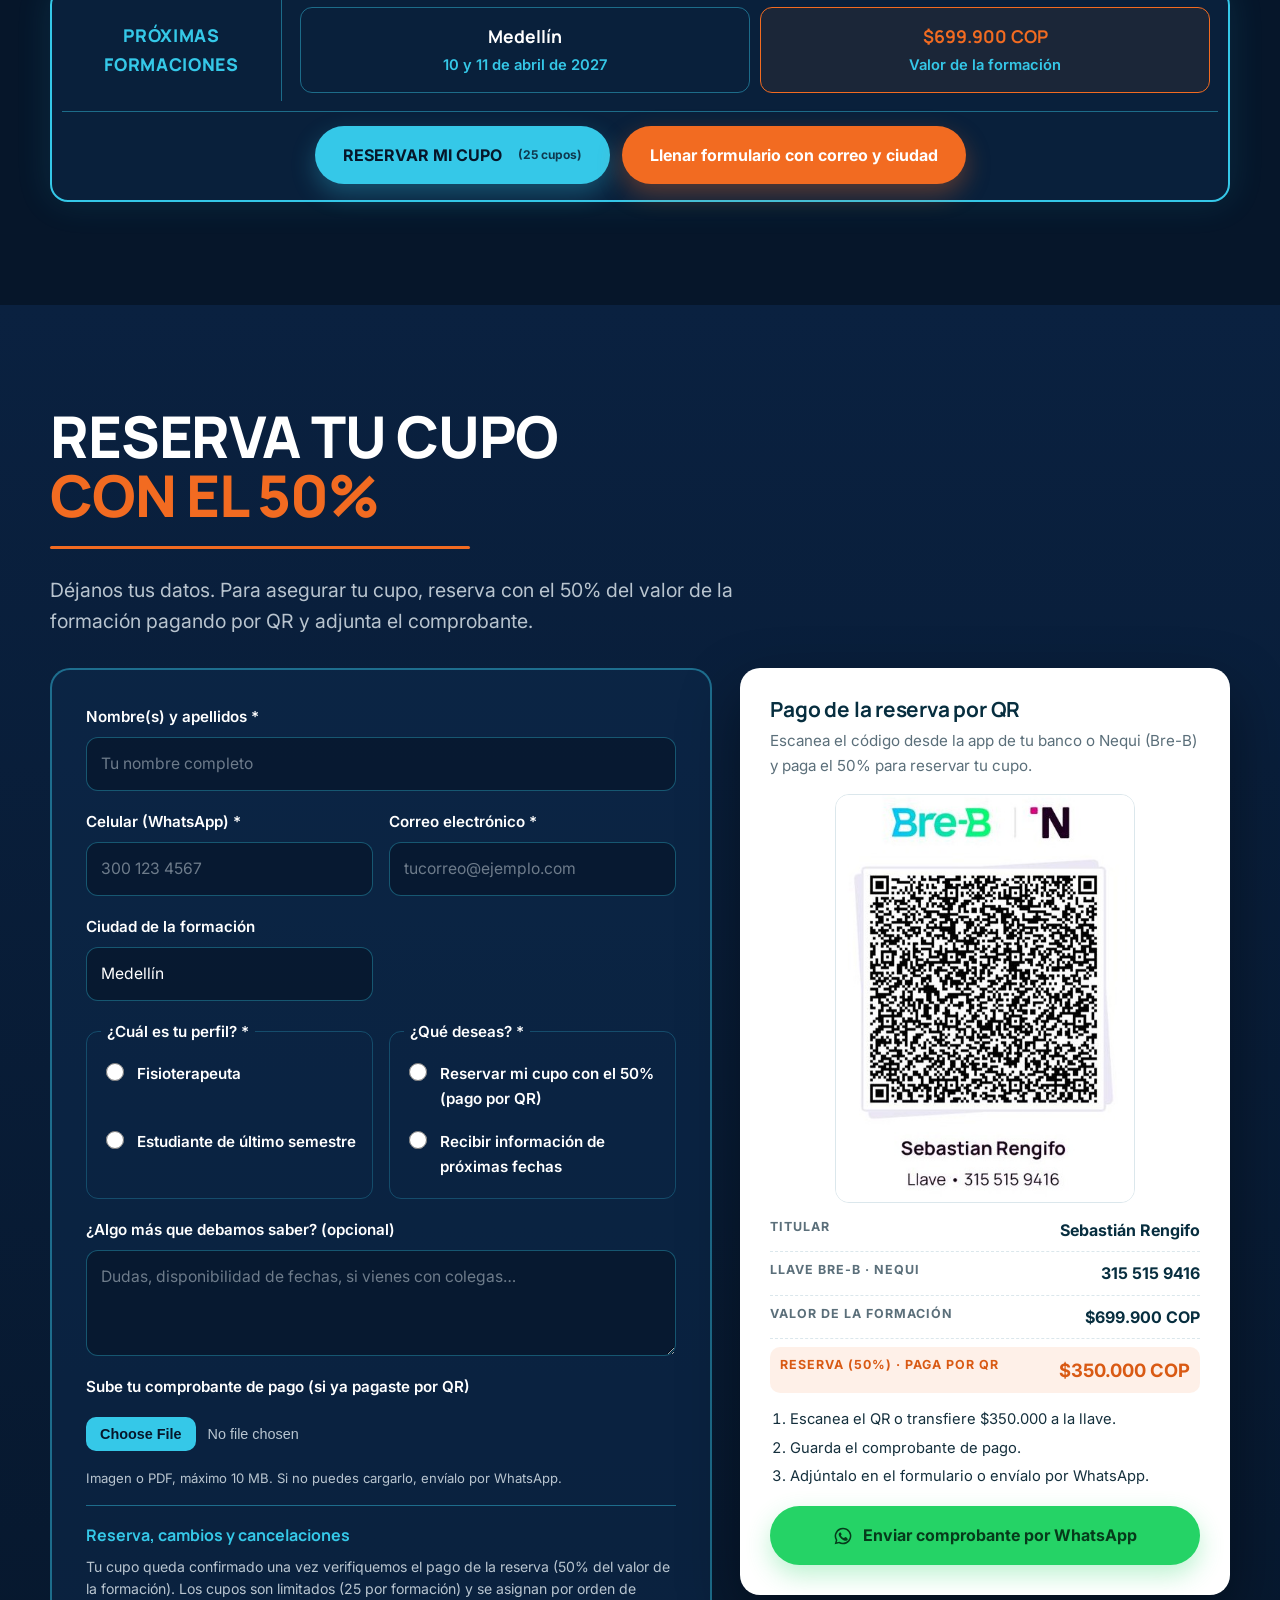
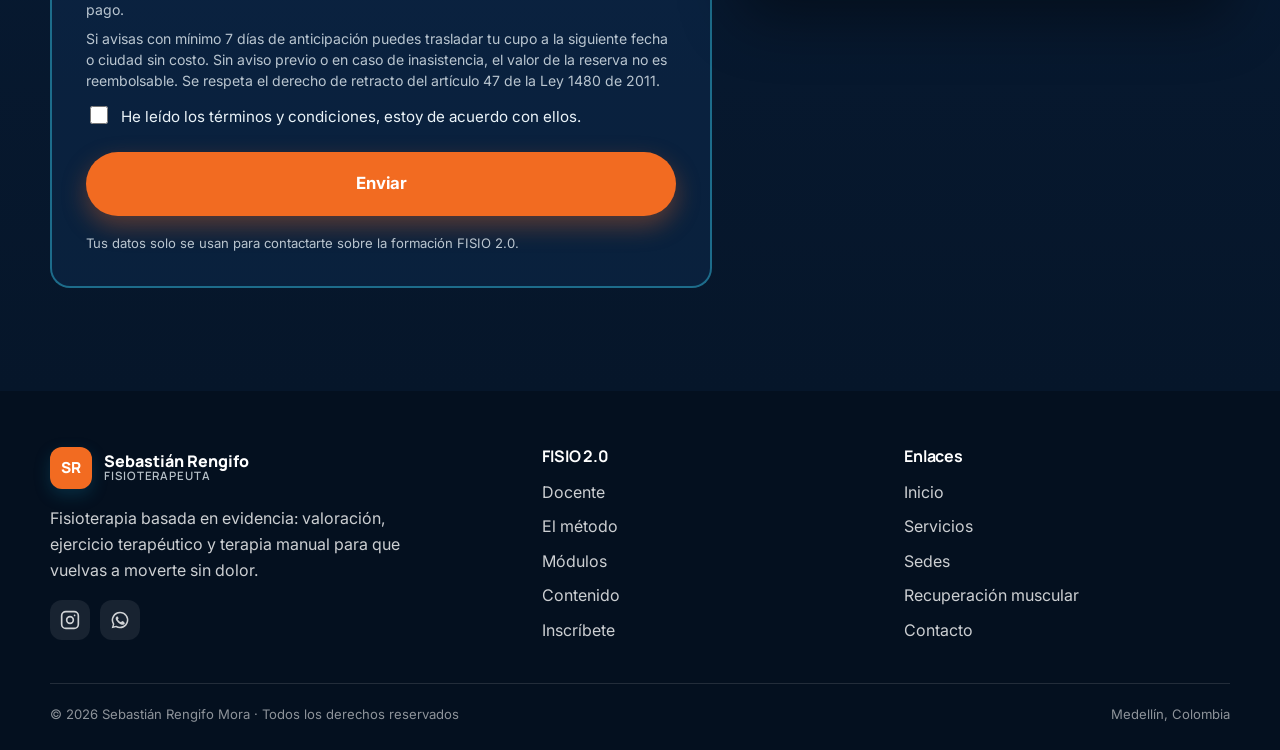
==== commit 500d5a26: "modificaciones en reserva tu cupo al 50%" ====
--- a/cursos.html
+++ b/cursos.html
@@ -430,7 +430,7 @@
 <section class="f2-section f2-section-alt" id="formulario">
   <div class="container">
     <div class="f2-form-head reveal">
-      <h2 class="f2-title" data-i18n-html="f2.form.title">RESERVA TU CUPO <span>CON EL 50%</span></h2>
+      <h2 class="f2-title" data-i18n-html="f2.form.title">RESERVA TU CUPO<br><span>CON EL 50%</span></h2>
       <div class="f2-rule"></div>
       <p class="f2-text f2-text-lg" data-i18n="f2.form.lead">Déjanos tus datos. Para asegurar tu cupo, reserva con el 50% del valor de la formación pagando por QR y adjunta el comprobante.</p>
     </div>
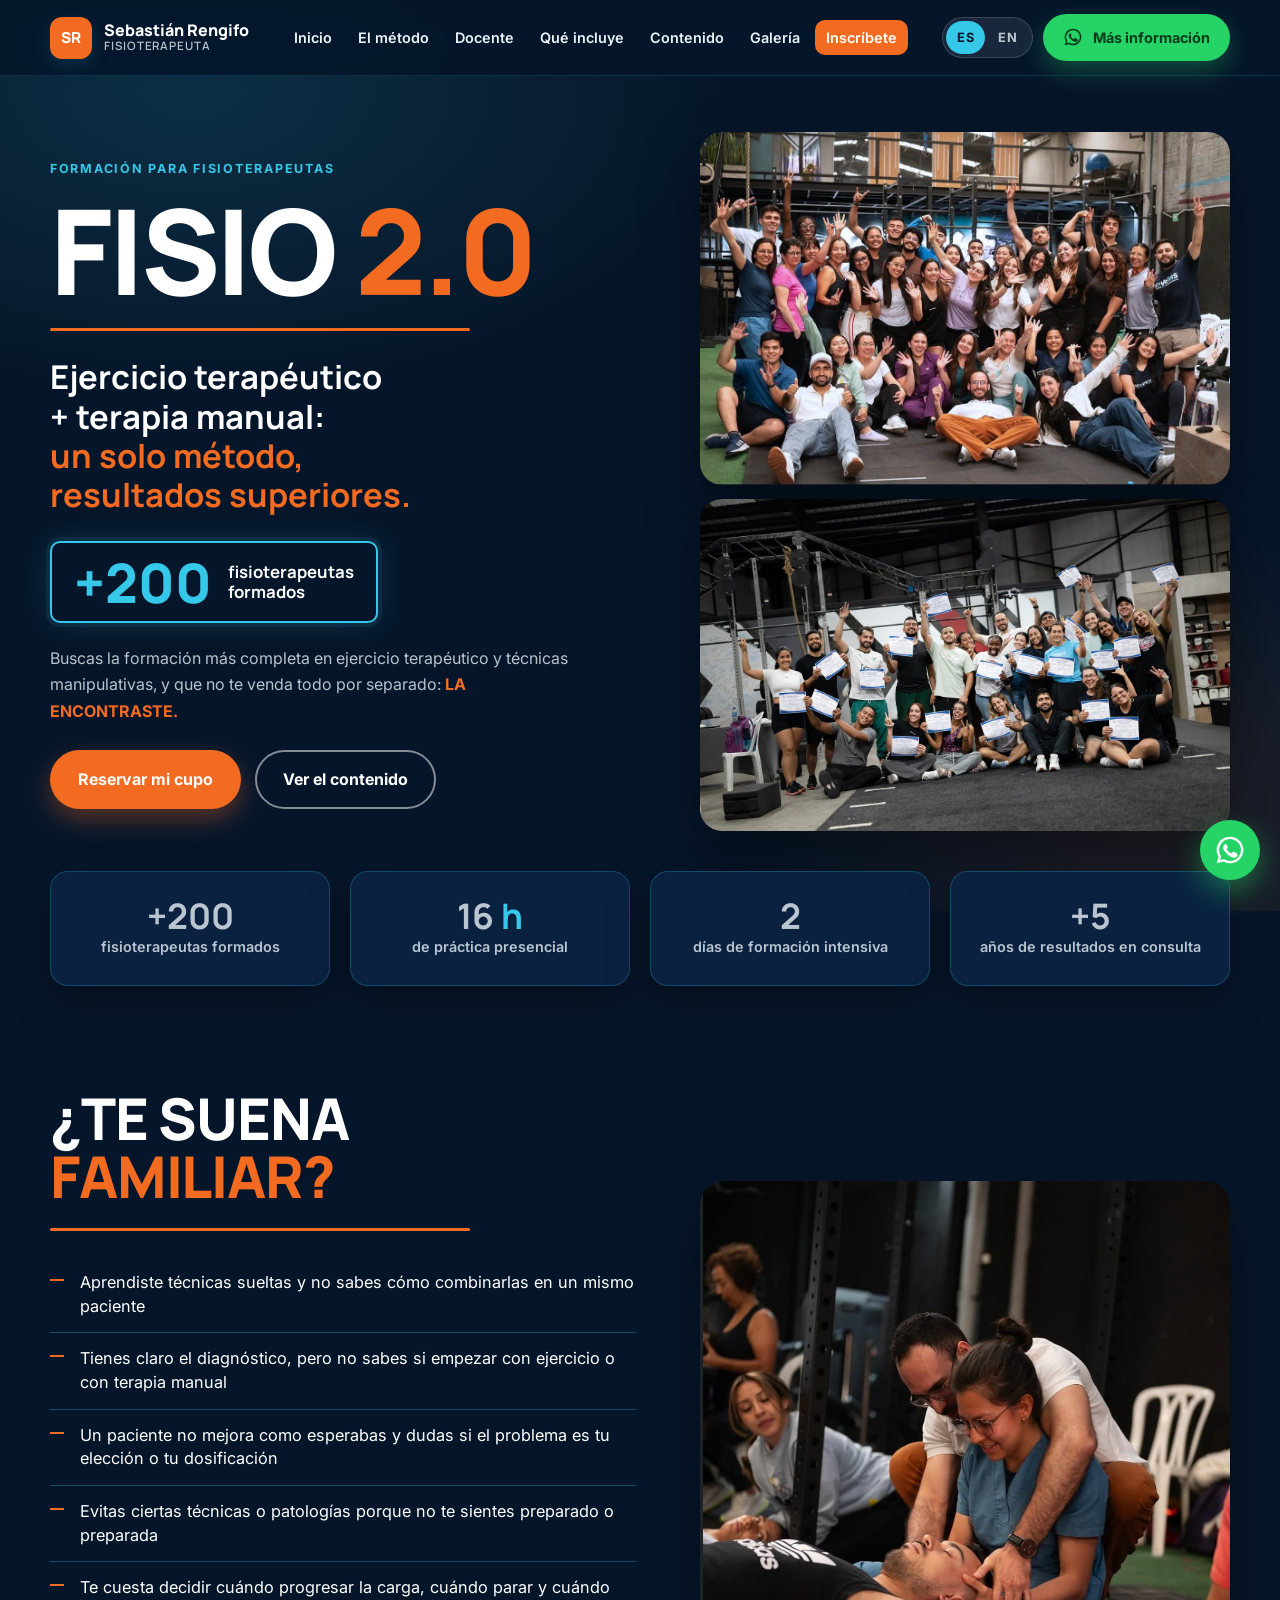
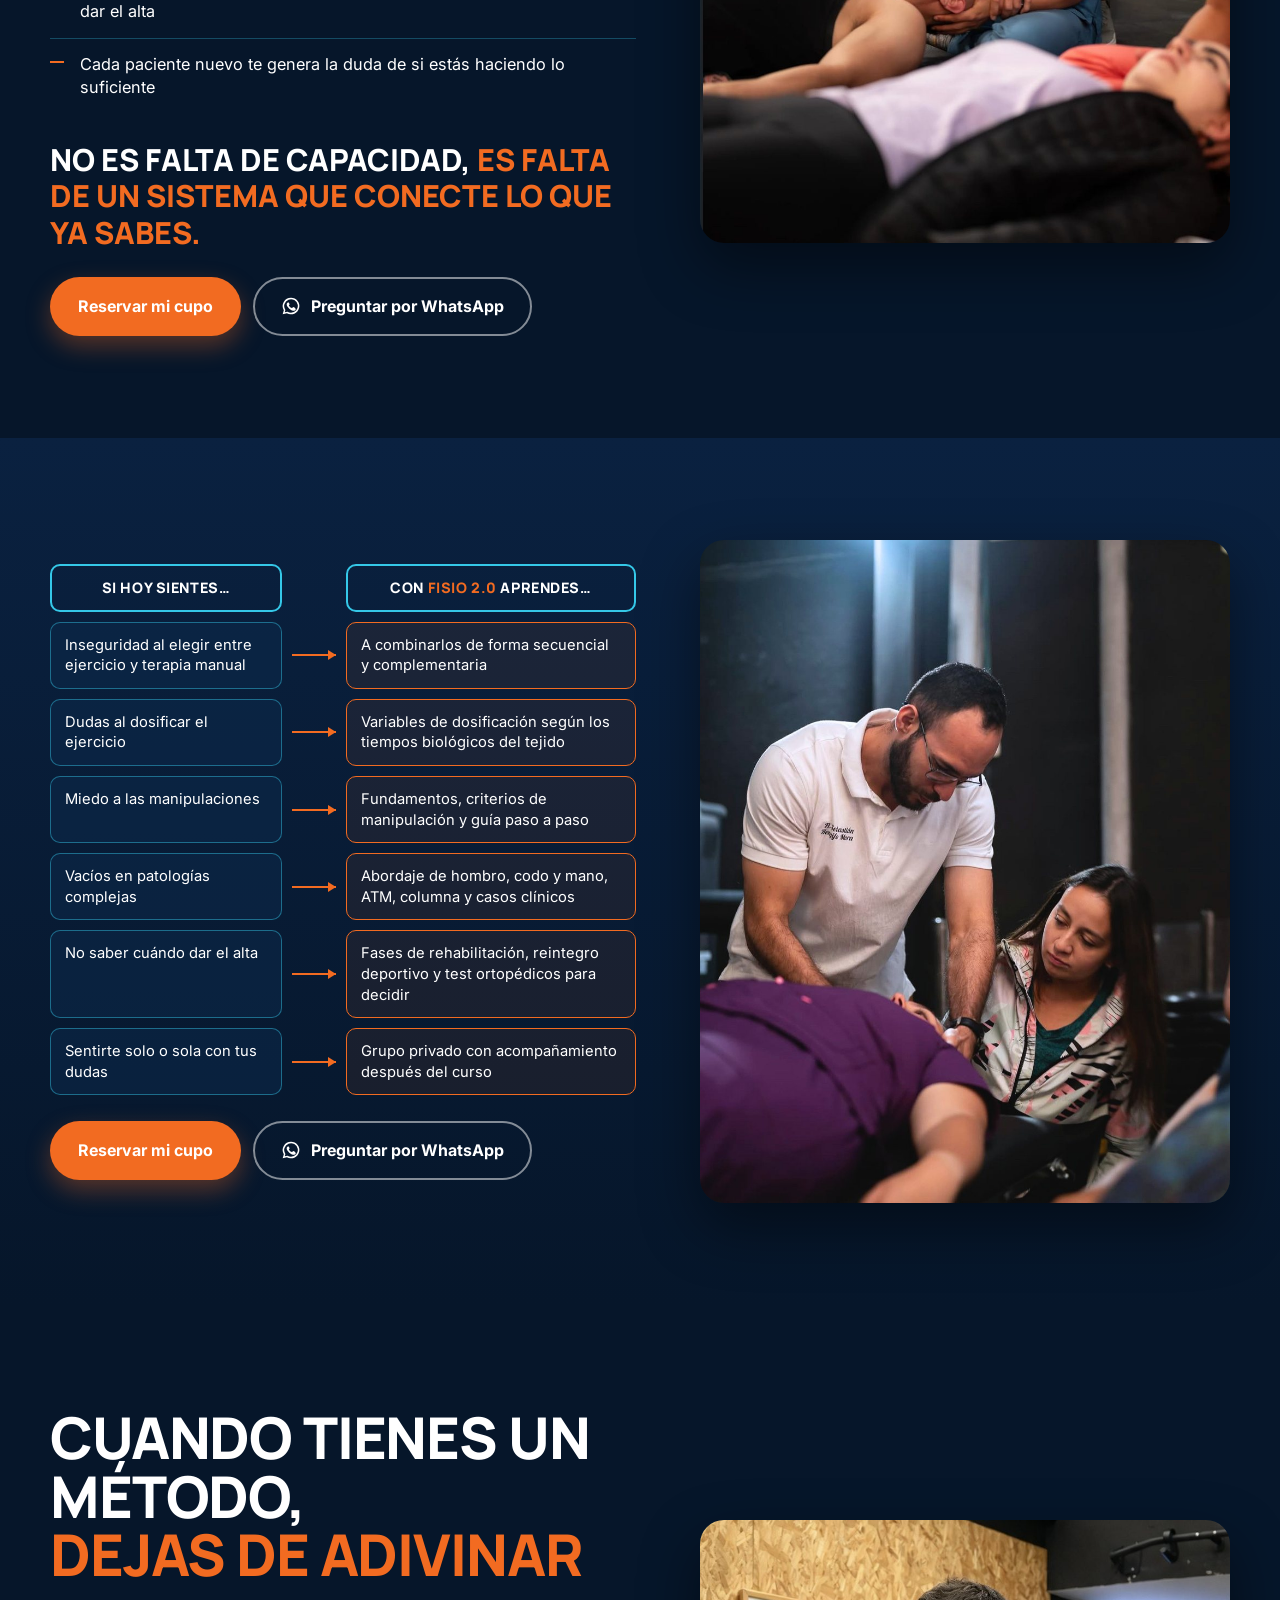
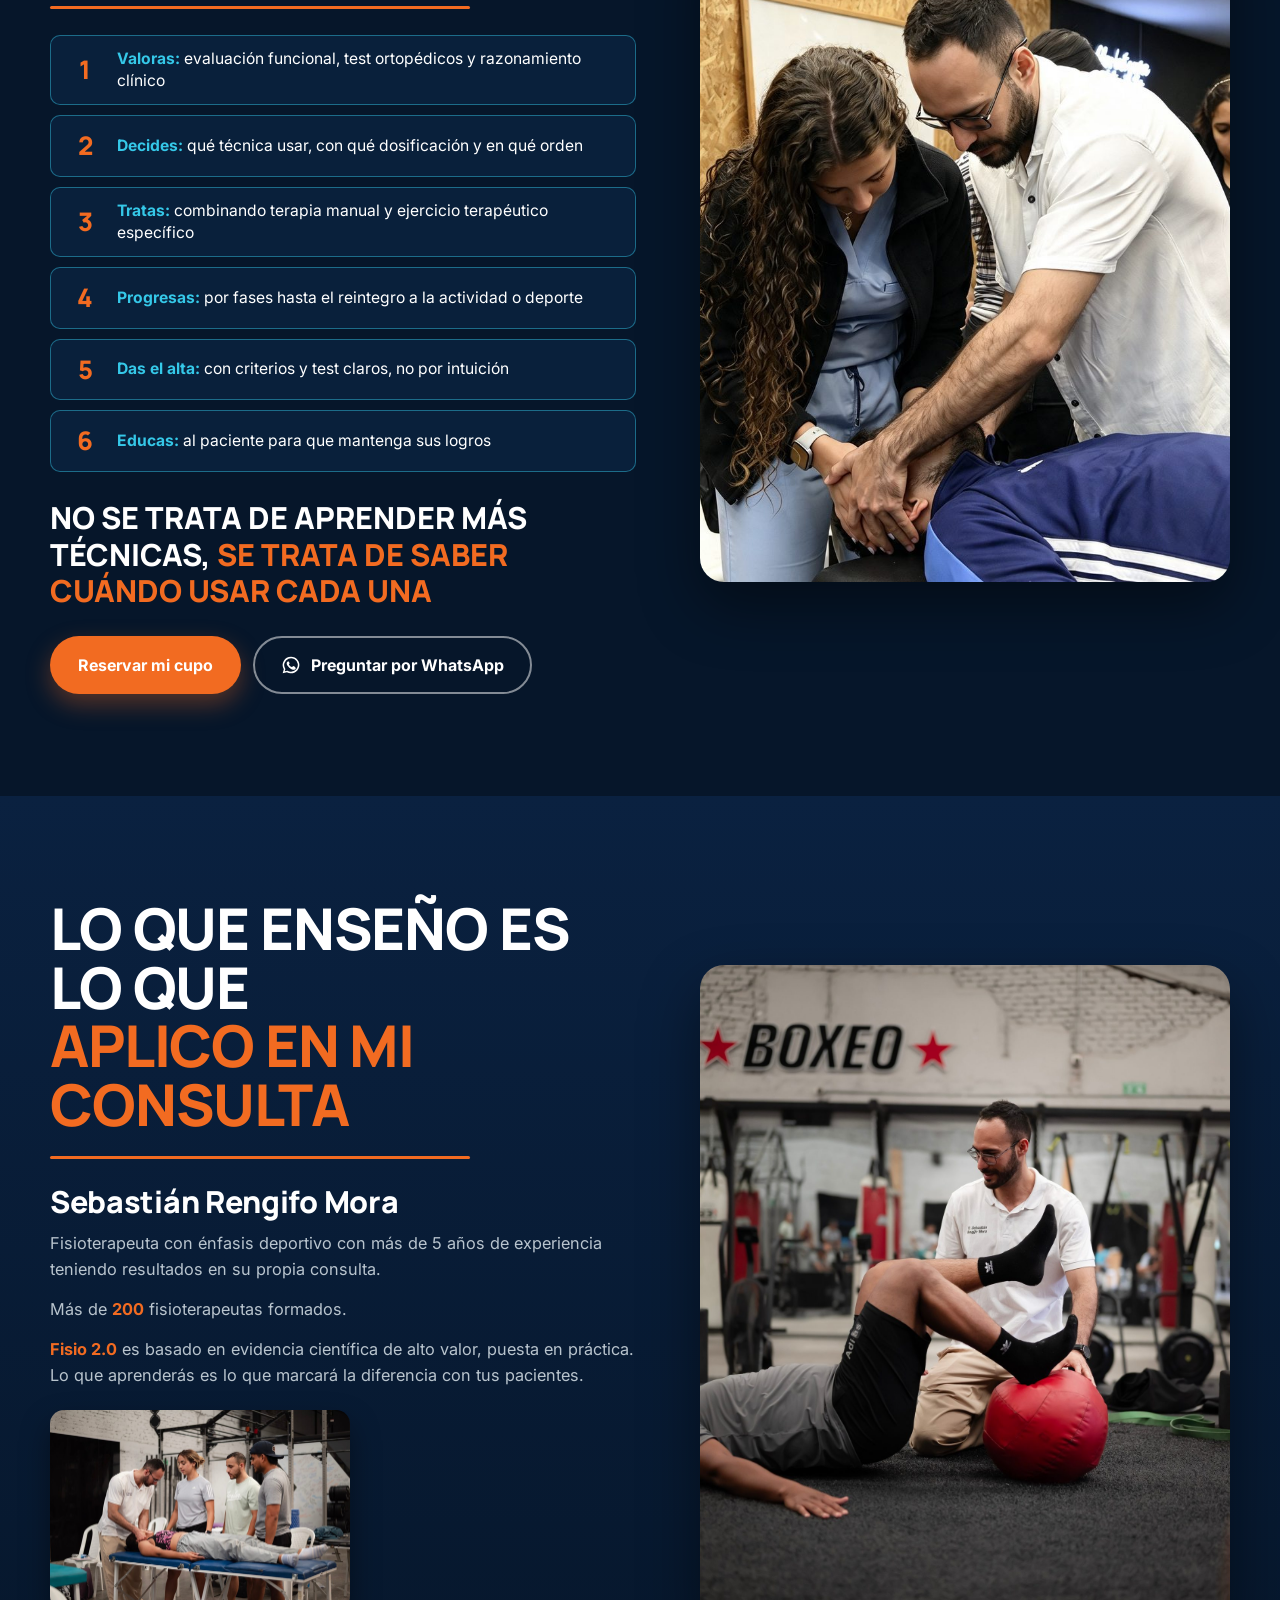
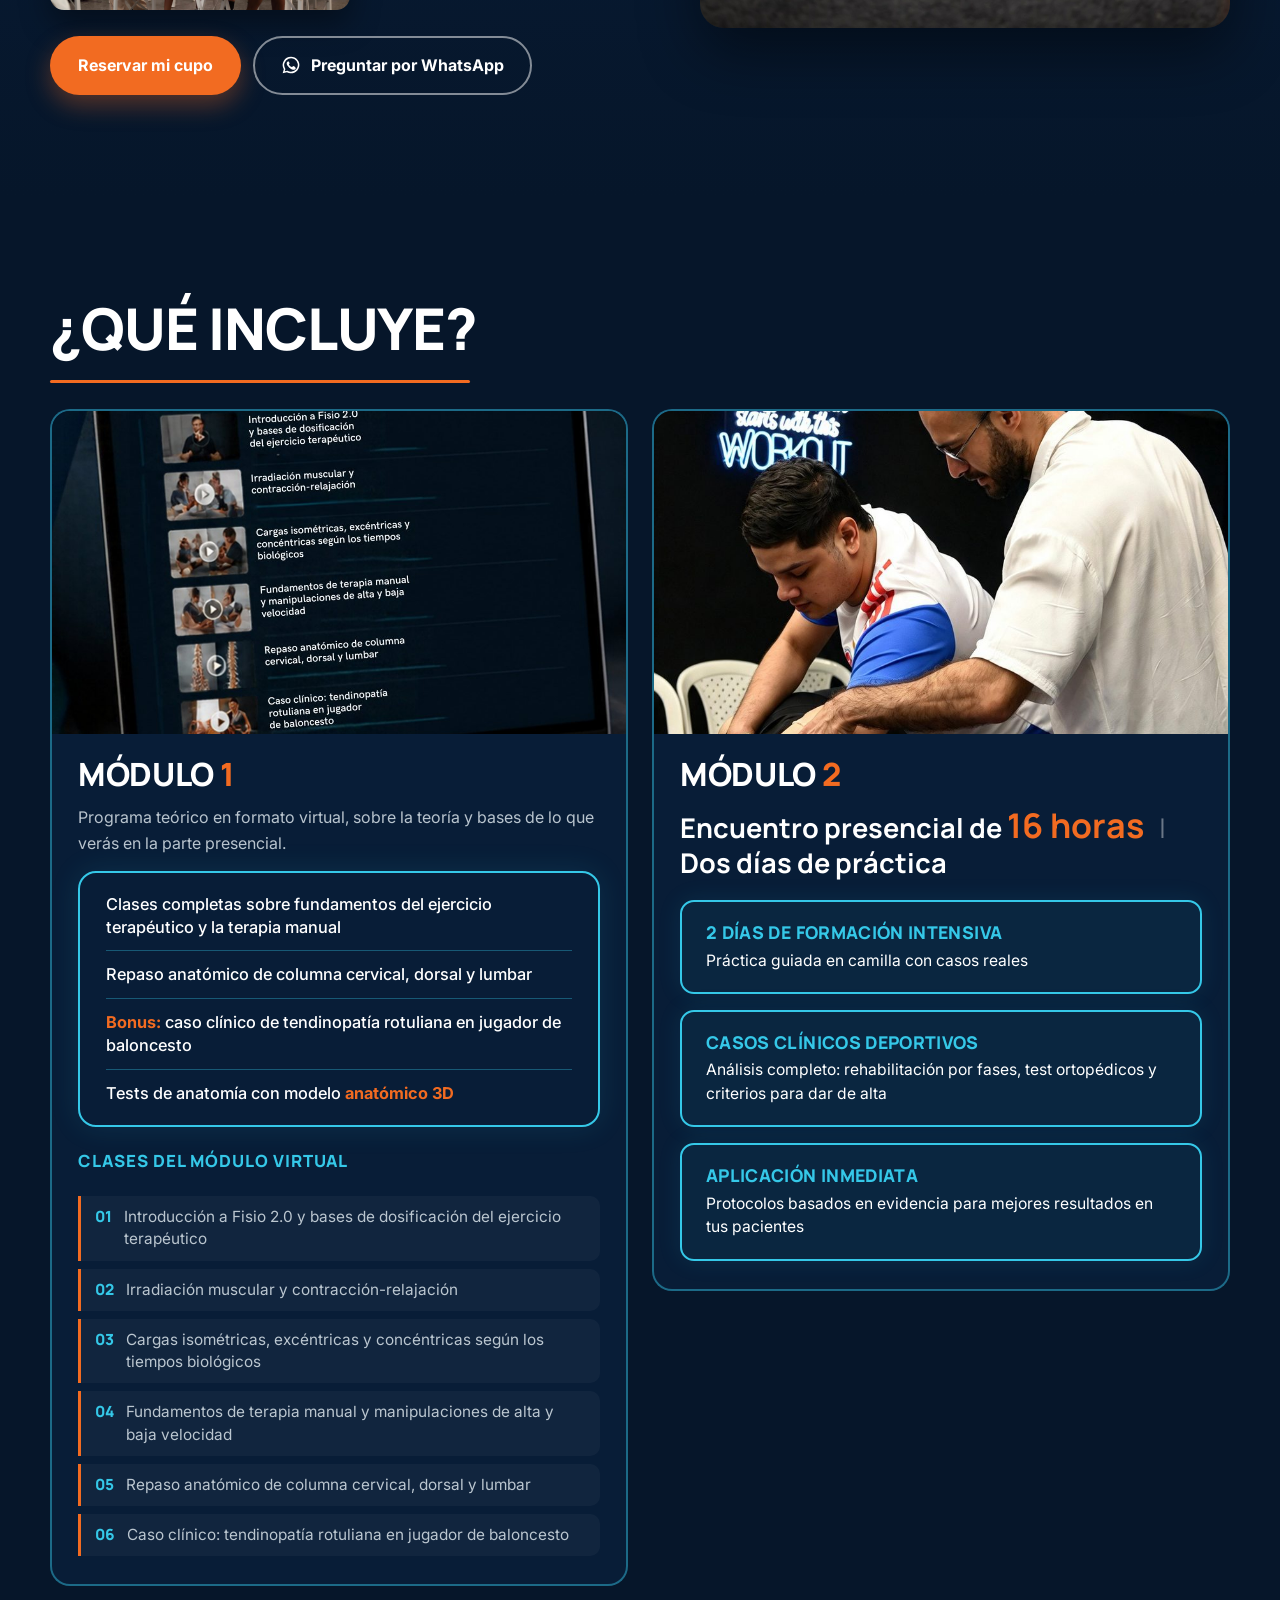
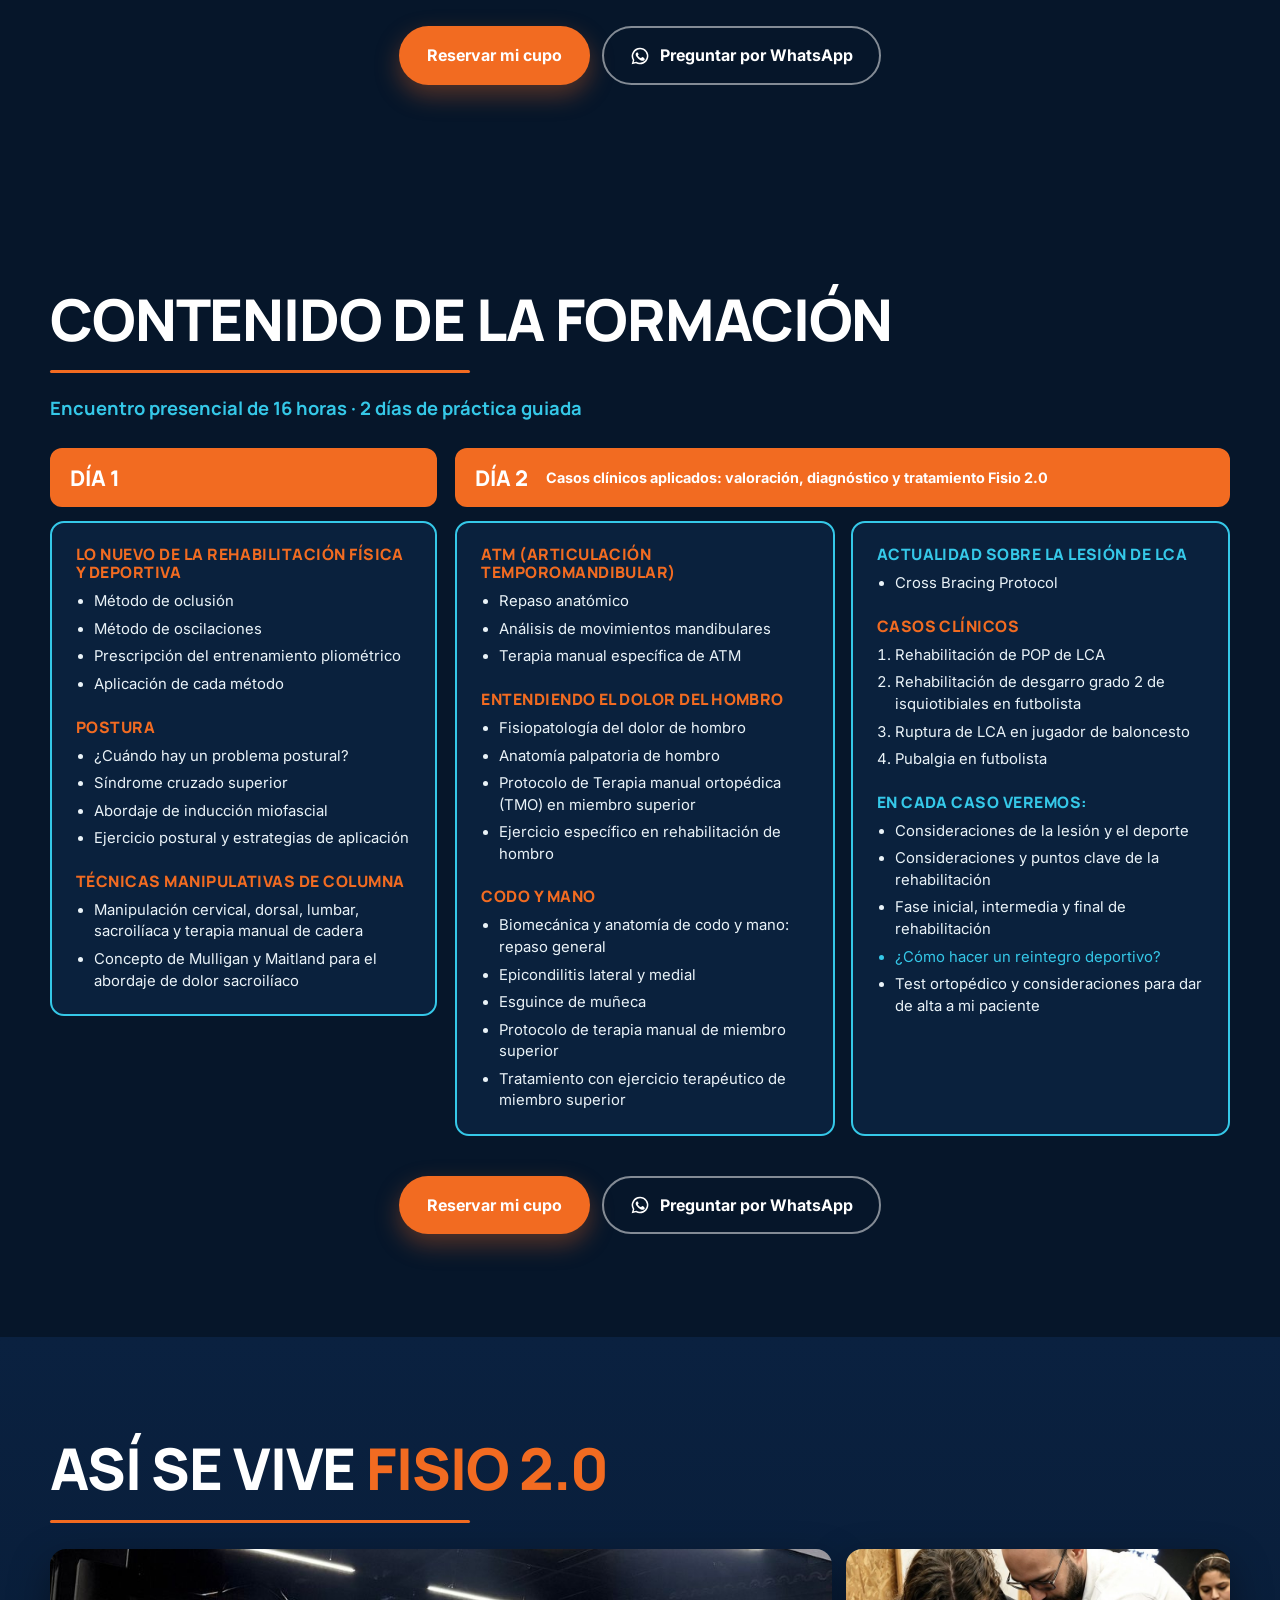
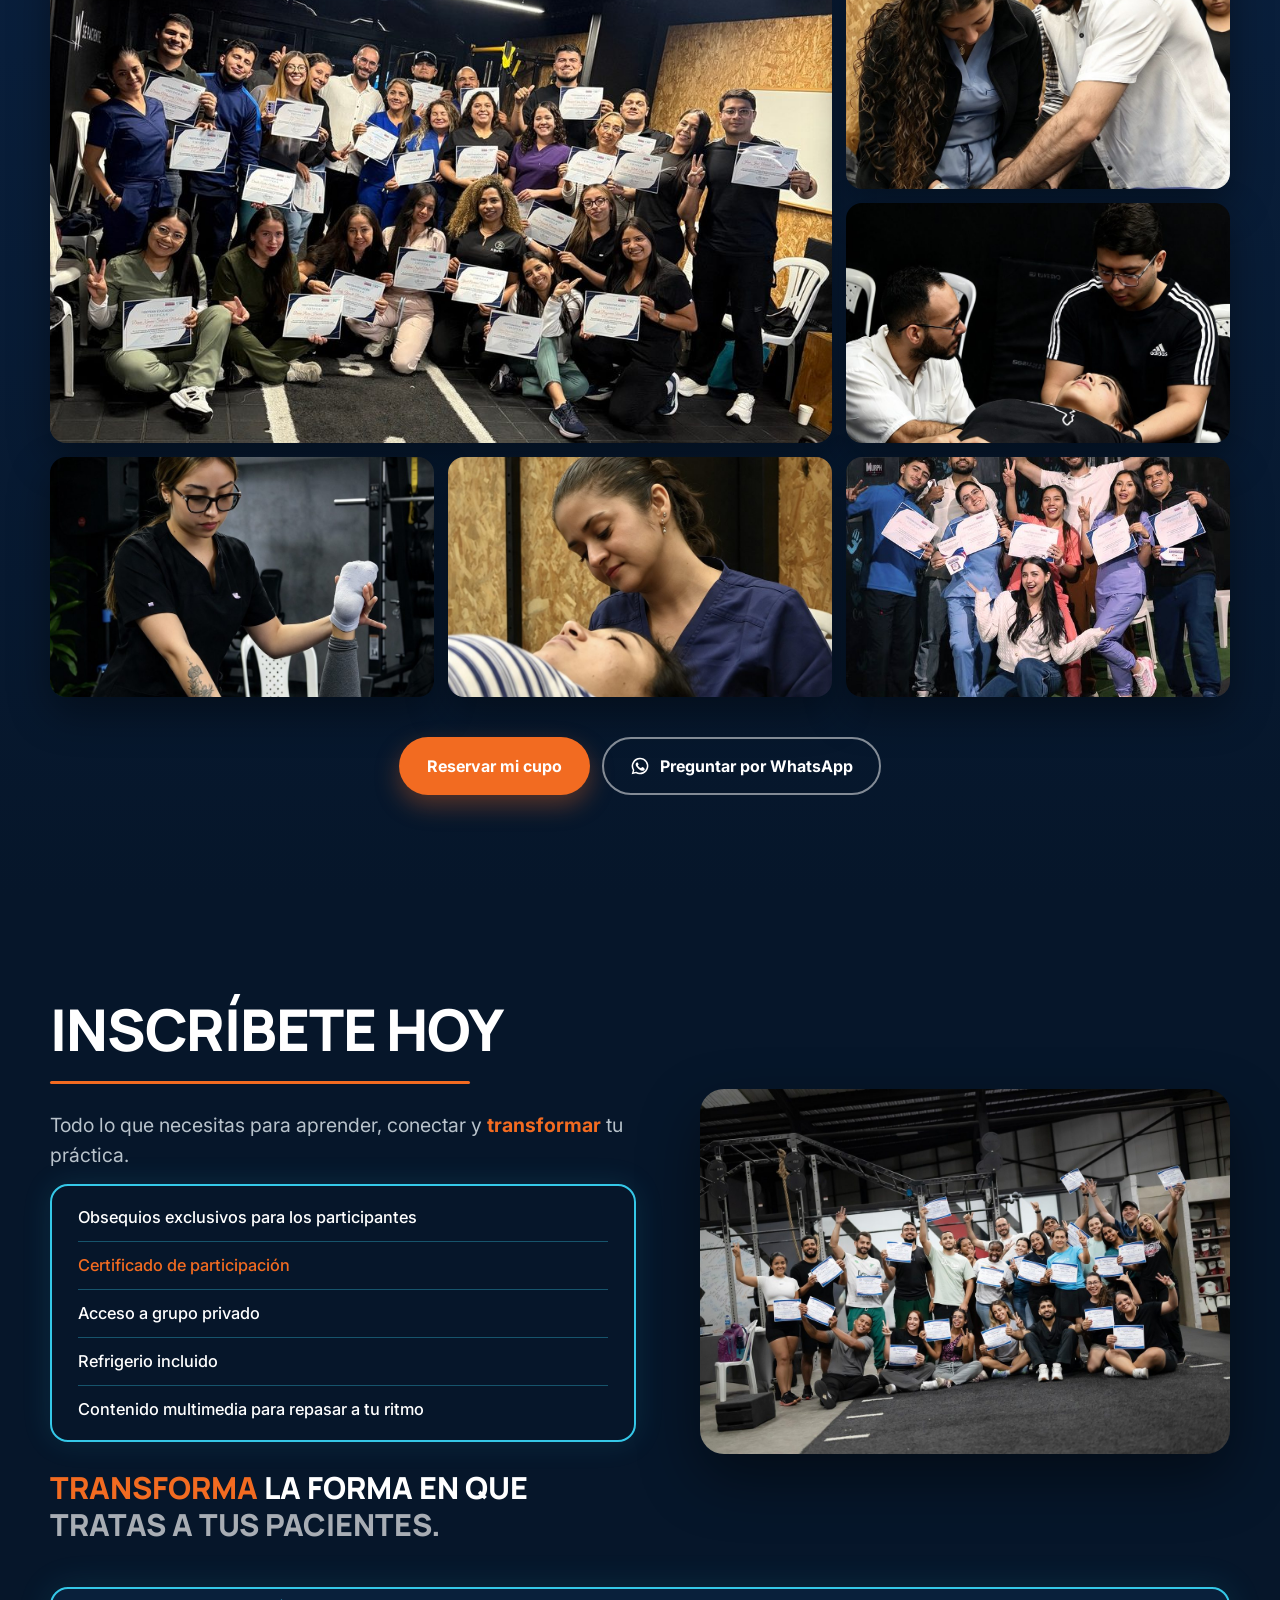
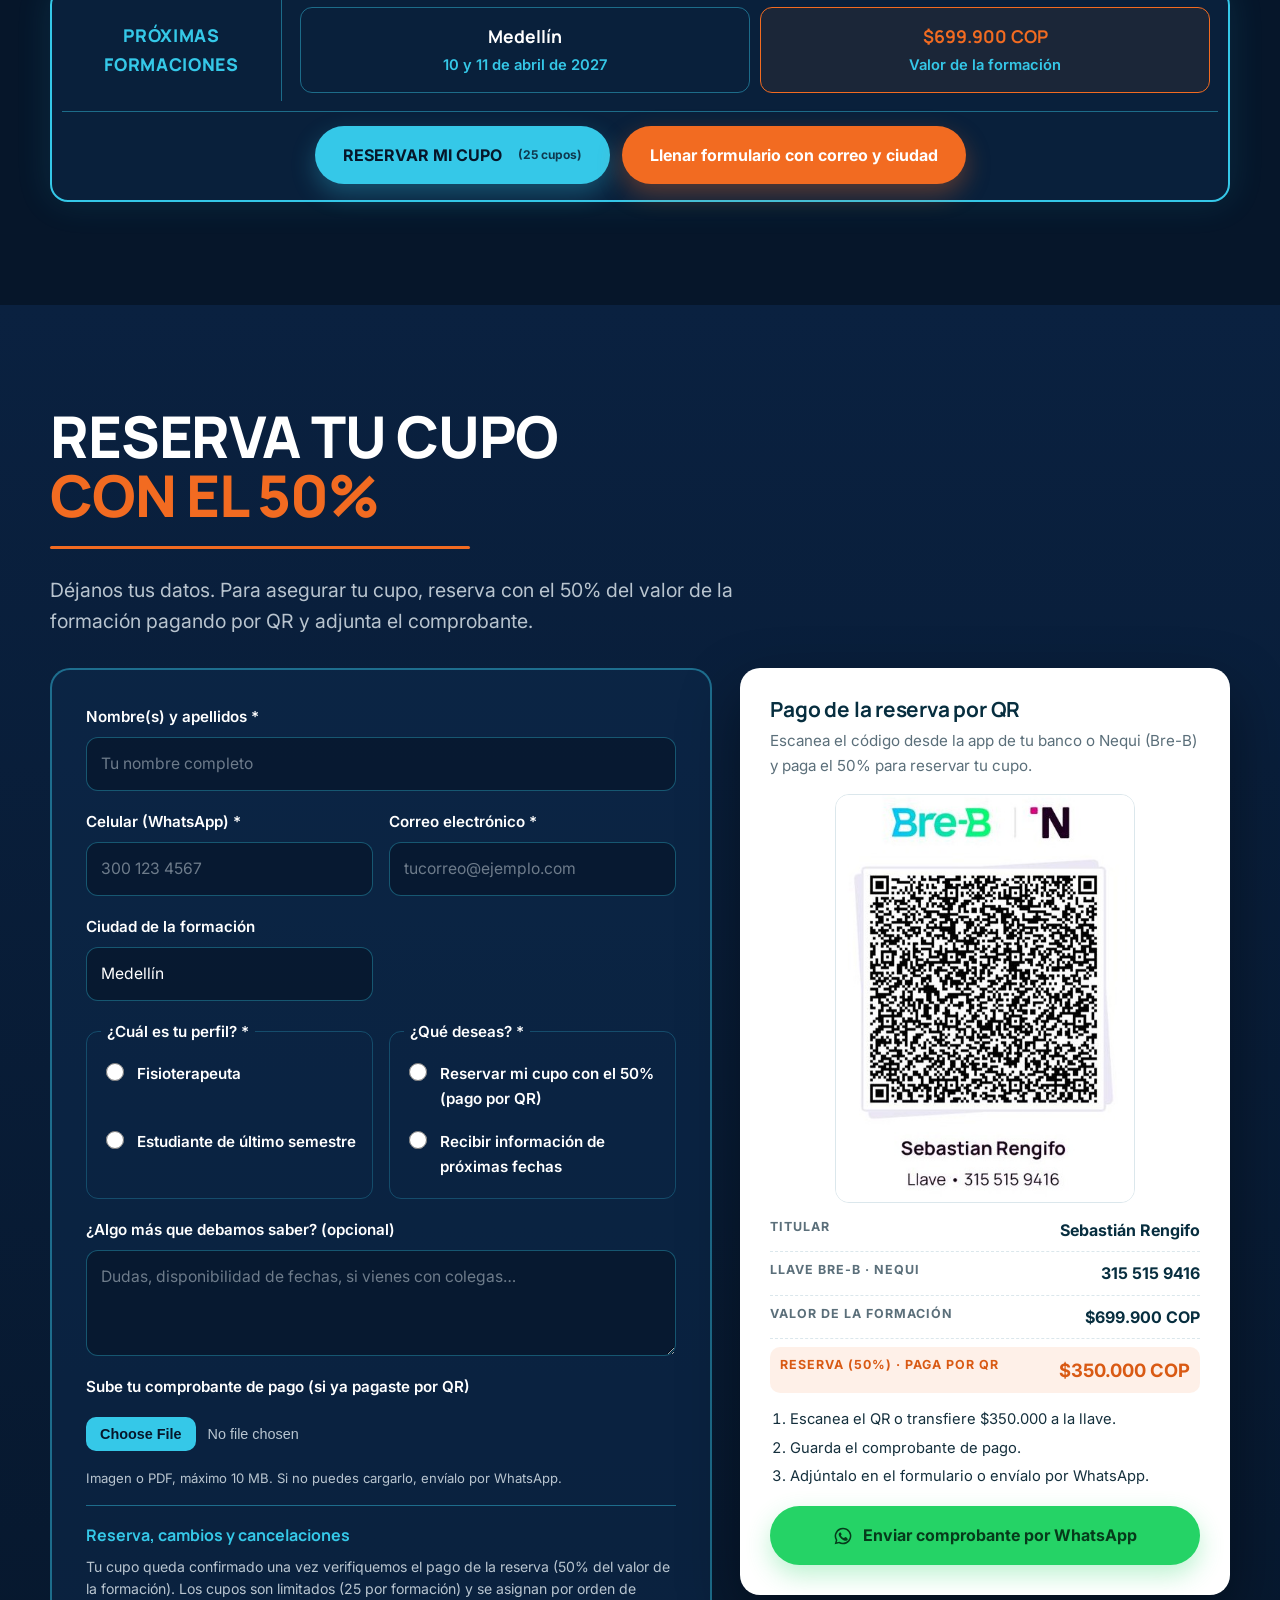
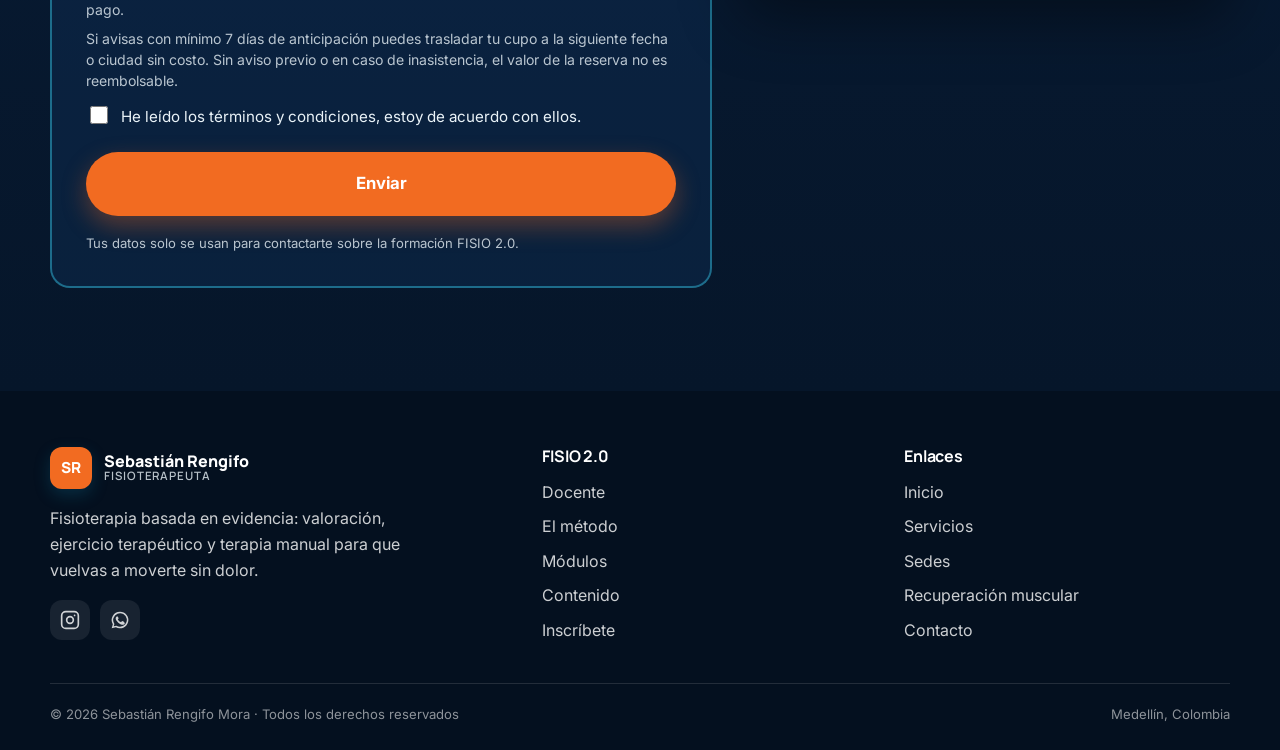
==== commit 10e1b095: "se quita condiciones de retracto" ====
--- a/cursos.html
+++ b/cursos.html
@@ -504,7 +504,7 @@
         <div class="f2-terms">
           <strong data-i18n="f2.form.termsTitle">Reserva, cambios y cancelaciones</strong>
           <p data-i18n="f2.form.terms1">Tu cupo queda confirmado una vez verifiquemos el pago de la reserva (50% del valor de la formación). Los cupos son limitados (25 por formación) y se asignan por orden de pago.</p>
-          <p data-i18n="f2.form.terms2">Si avisas con mínimo 7 días de anticipación puedes trasladar tu cupo a la siguiente fecha o ciudad sin costo. Sin aviso previo o en caso de inasistencia, el valor de la reserva no es reembolsable. Se respeta el derecho de retracto del artículo 47 de la Ley 1480 de 2011.</p>
+          <p data-i18n="f2.form.terms2">Si avisas con mínimo 7 días de anticipación puedes trasladar tu cupo a la siguiente fecha o ciudad sin costo. Sin aviso previo o en caso de inasistencia, el valor de la reserva no es reembolsable.</p>
           <label class="f2-check"><input type="checkbox" name="Acepta términos" value="Acepto" required><span data-i18n="f2.form.accept">He leído los términos y condiciones, estoy de acuerdo con ellos.</span></label>
         </div>
         <p class="f2-form-error" id="formError" hidden data-i18n="f2.form.error">Revisa los campos marcados con * antes de enviar.</p>
